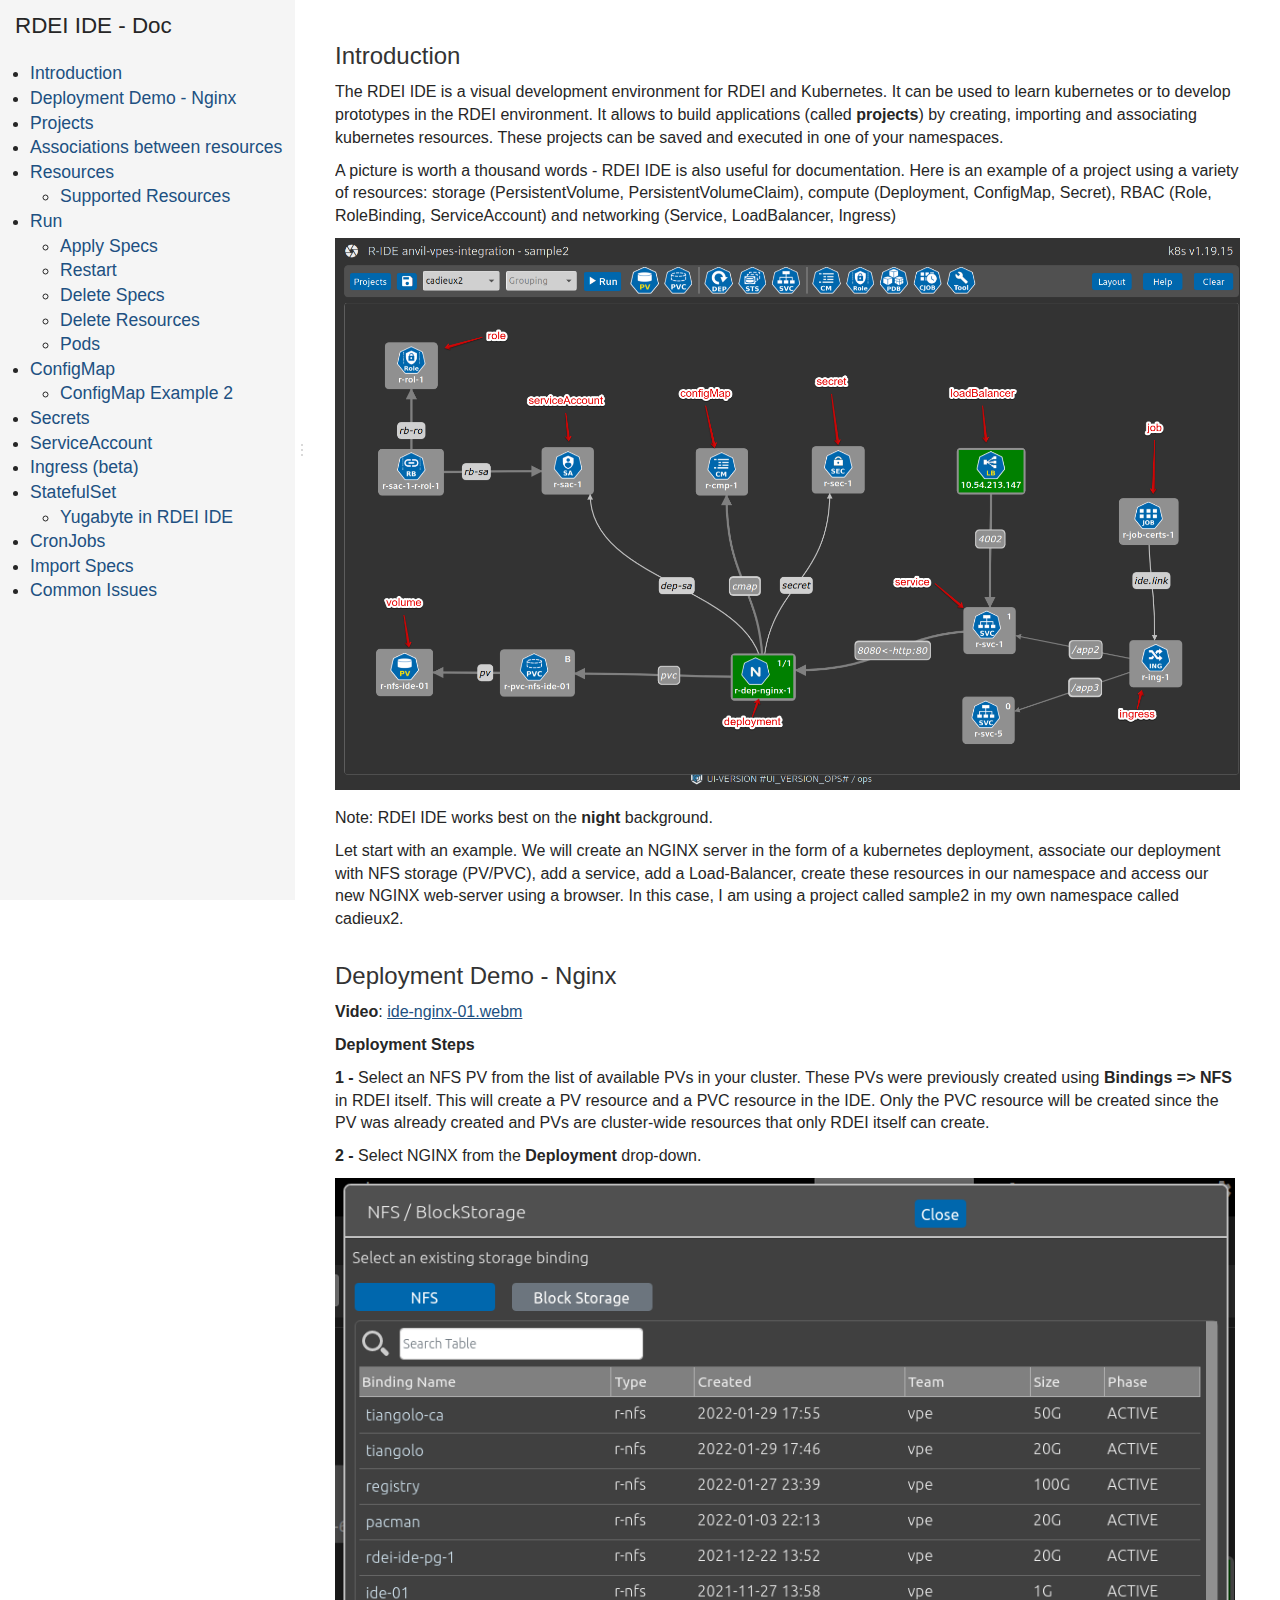
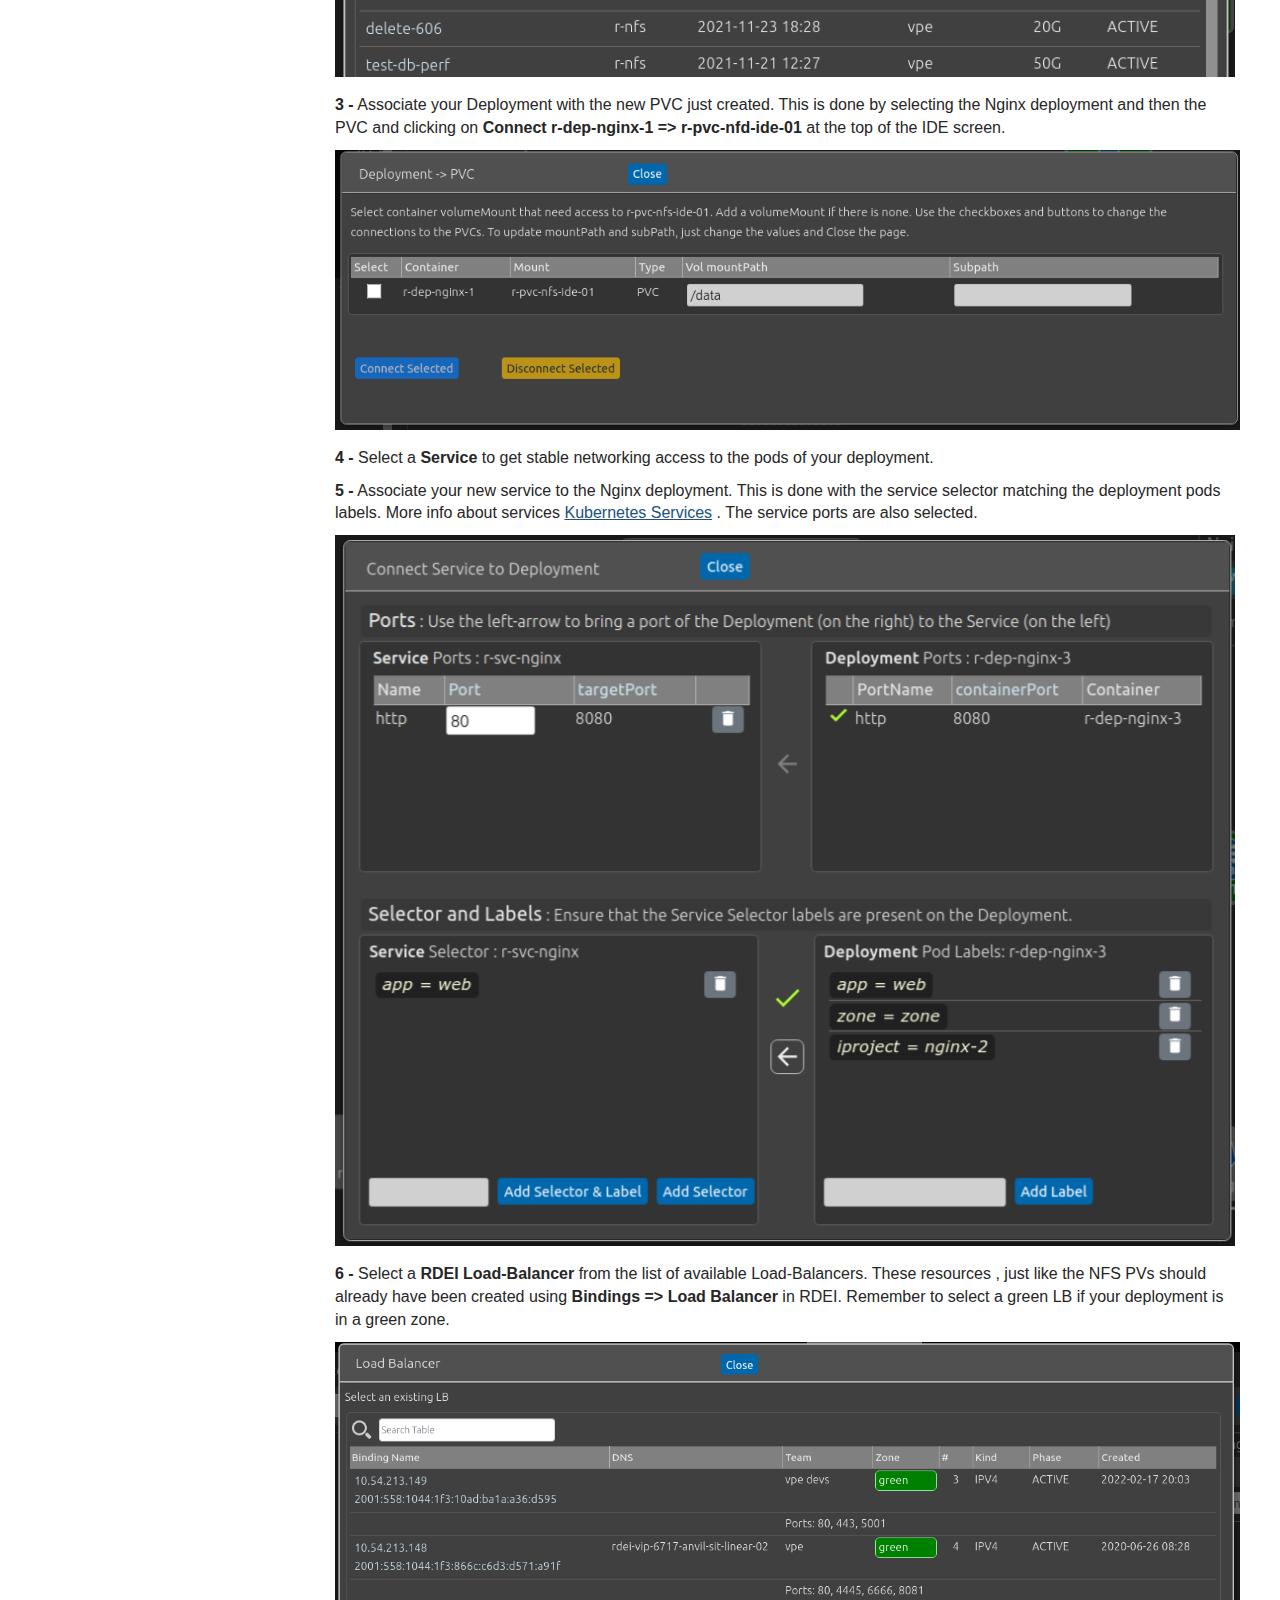
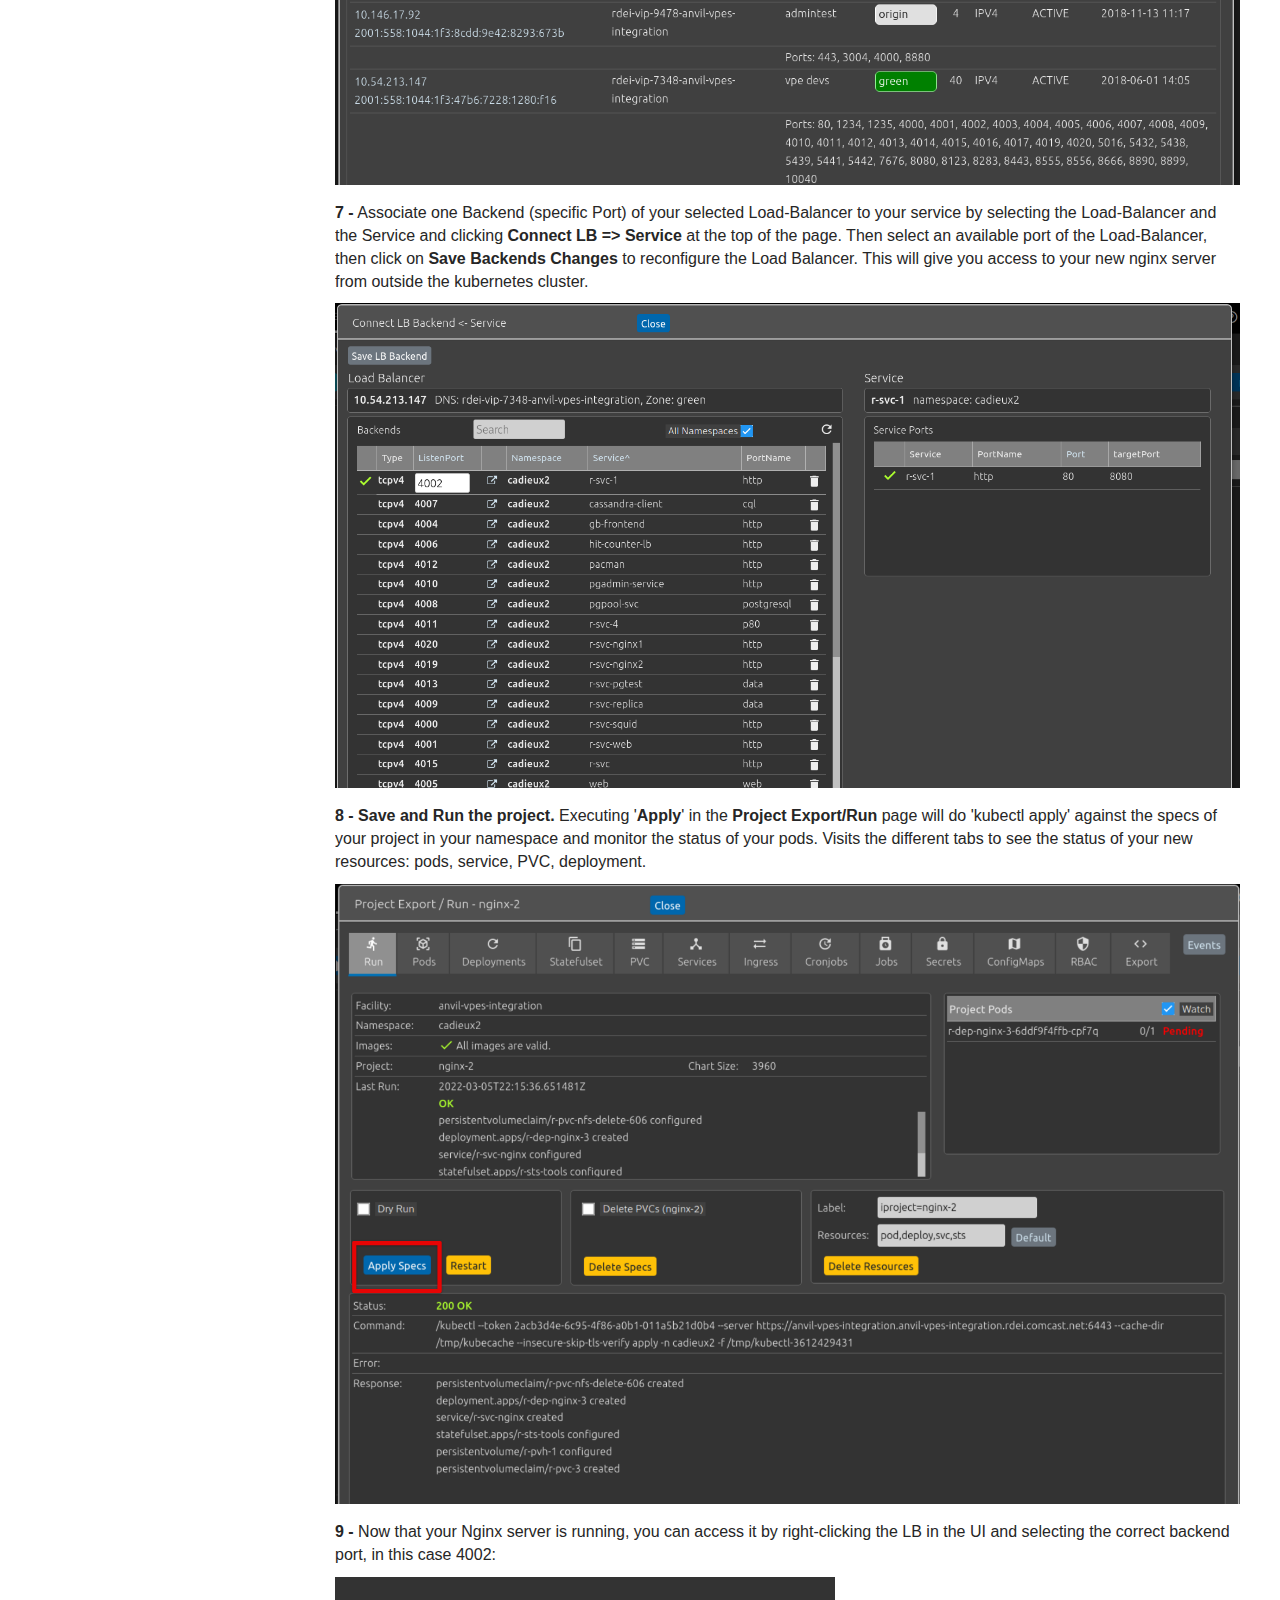
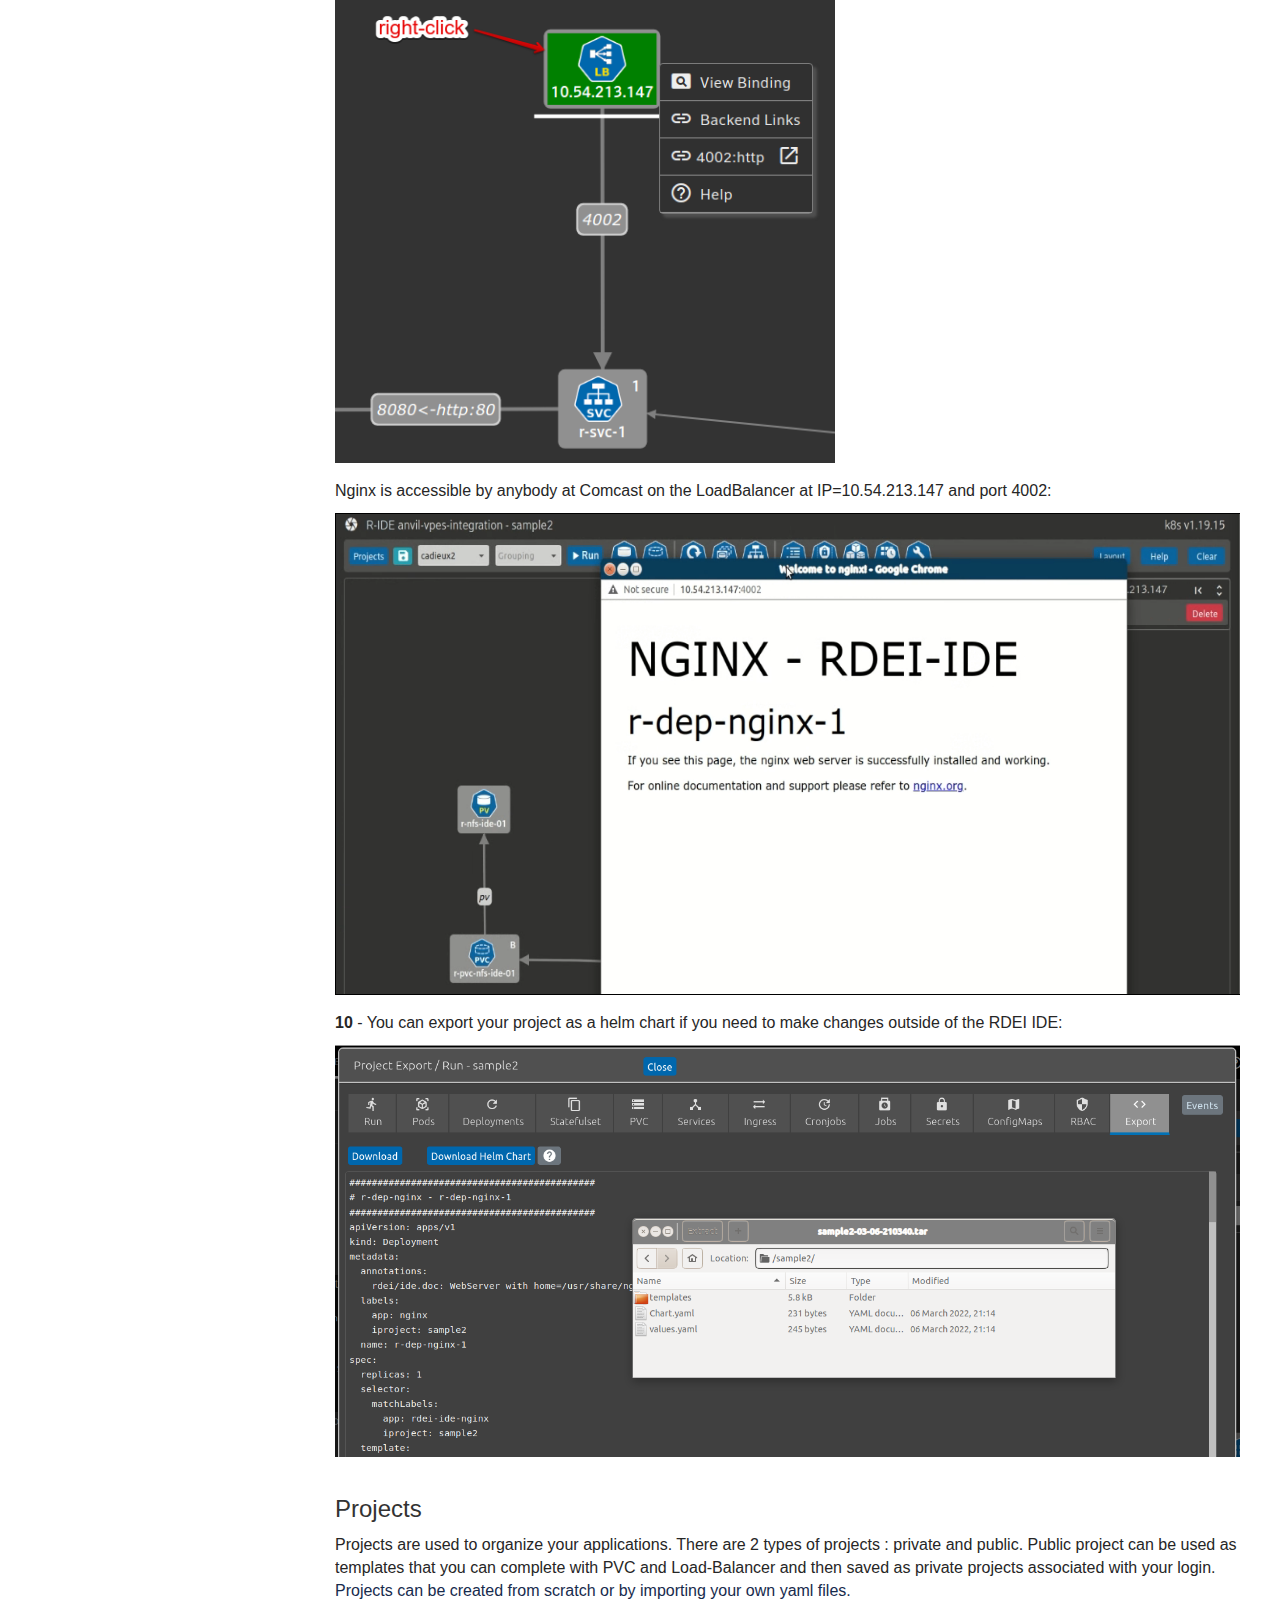
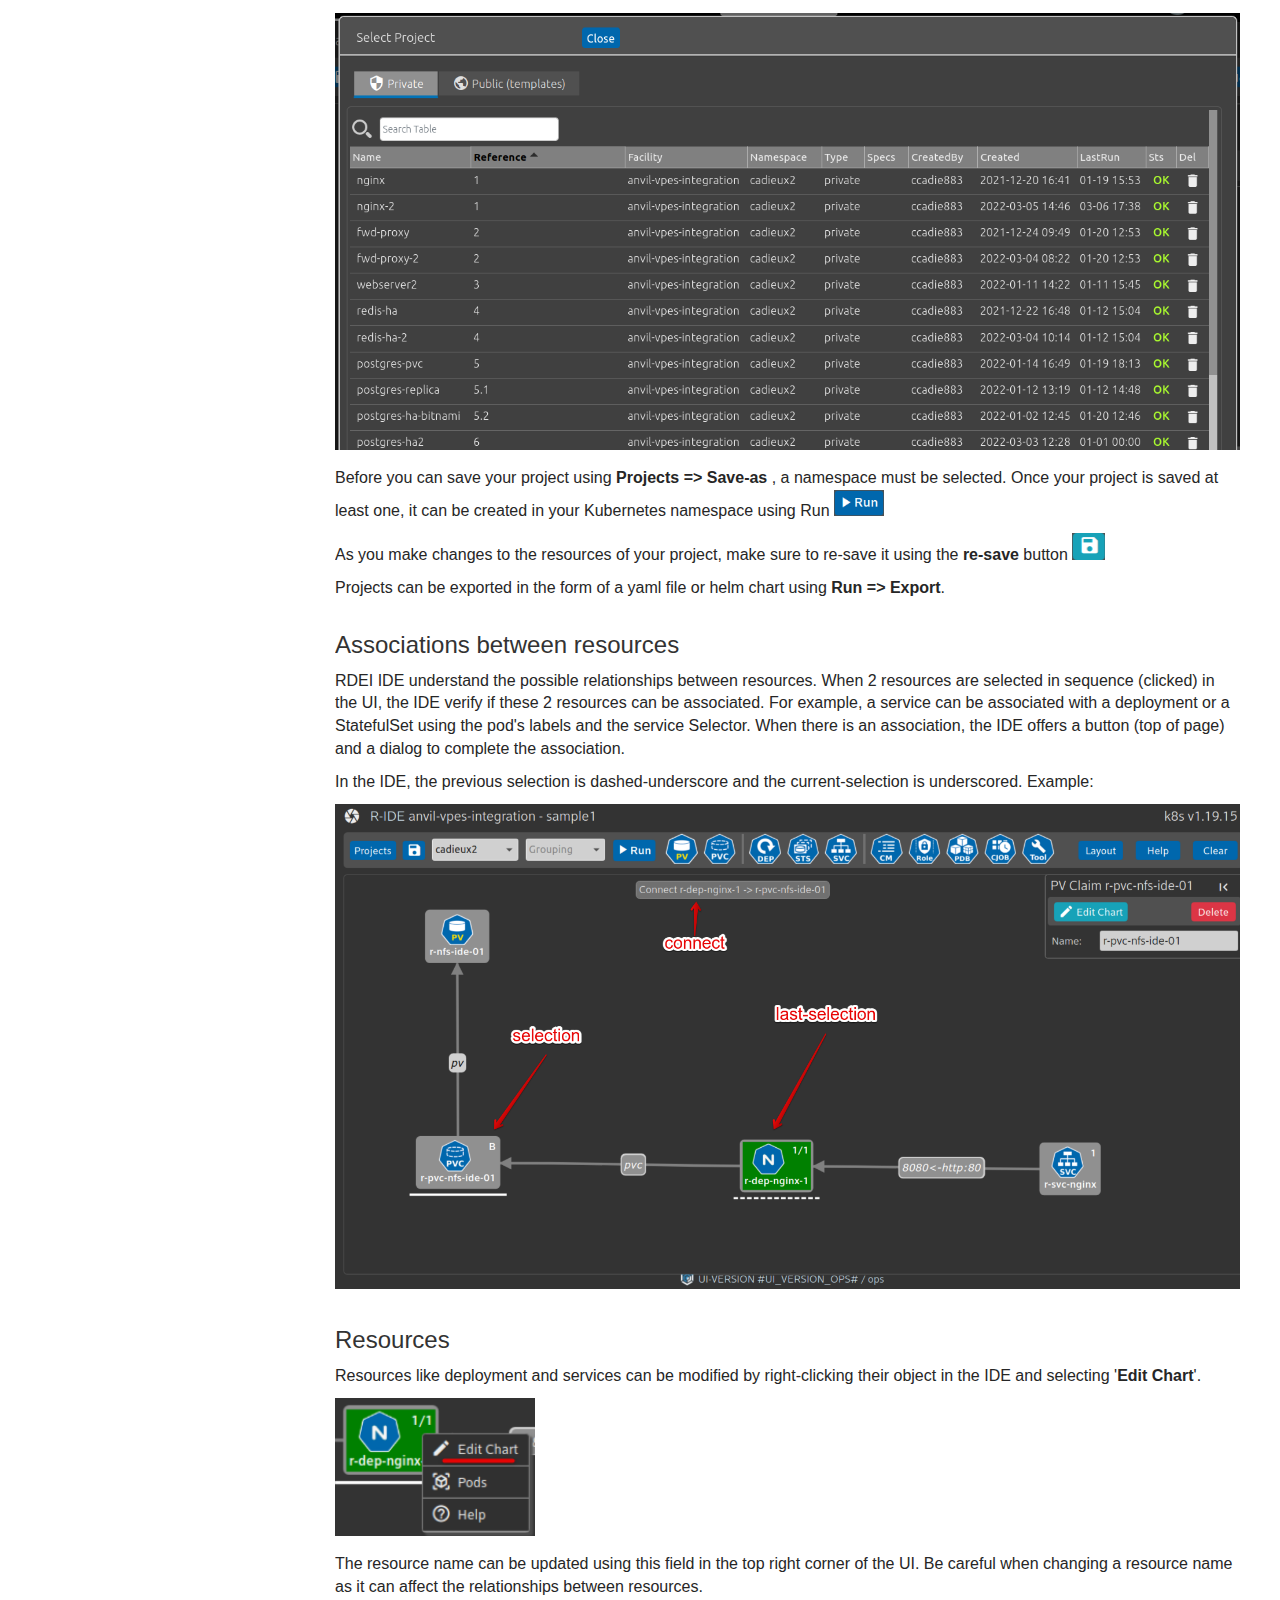
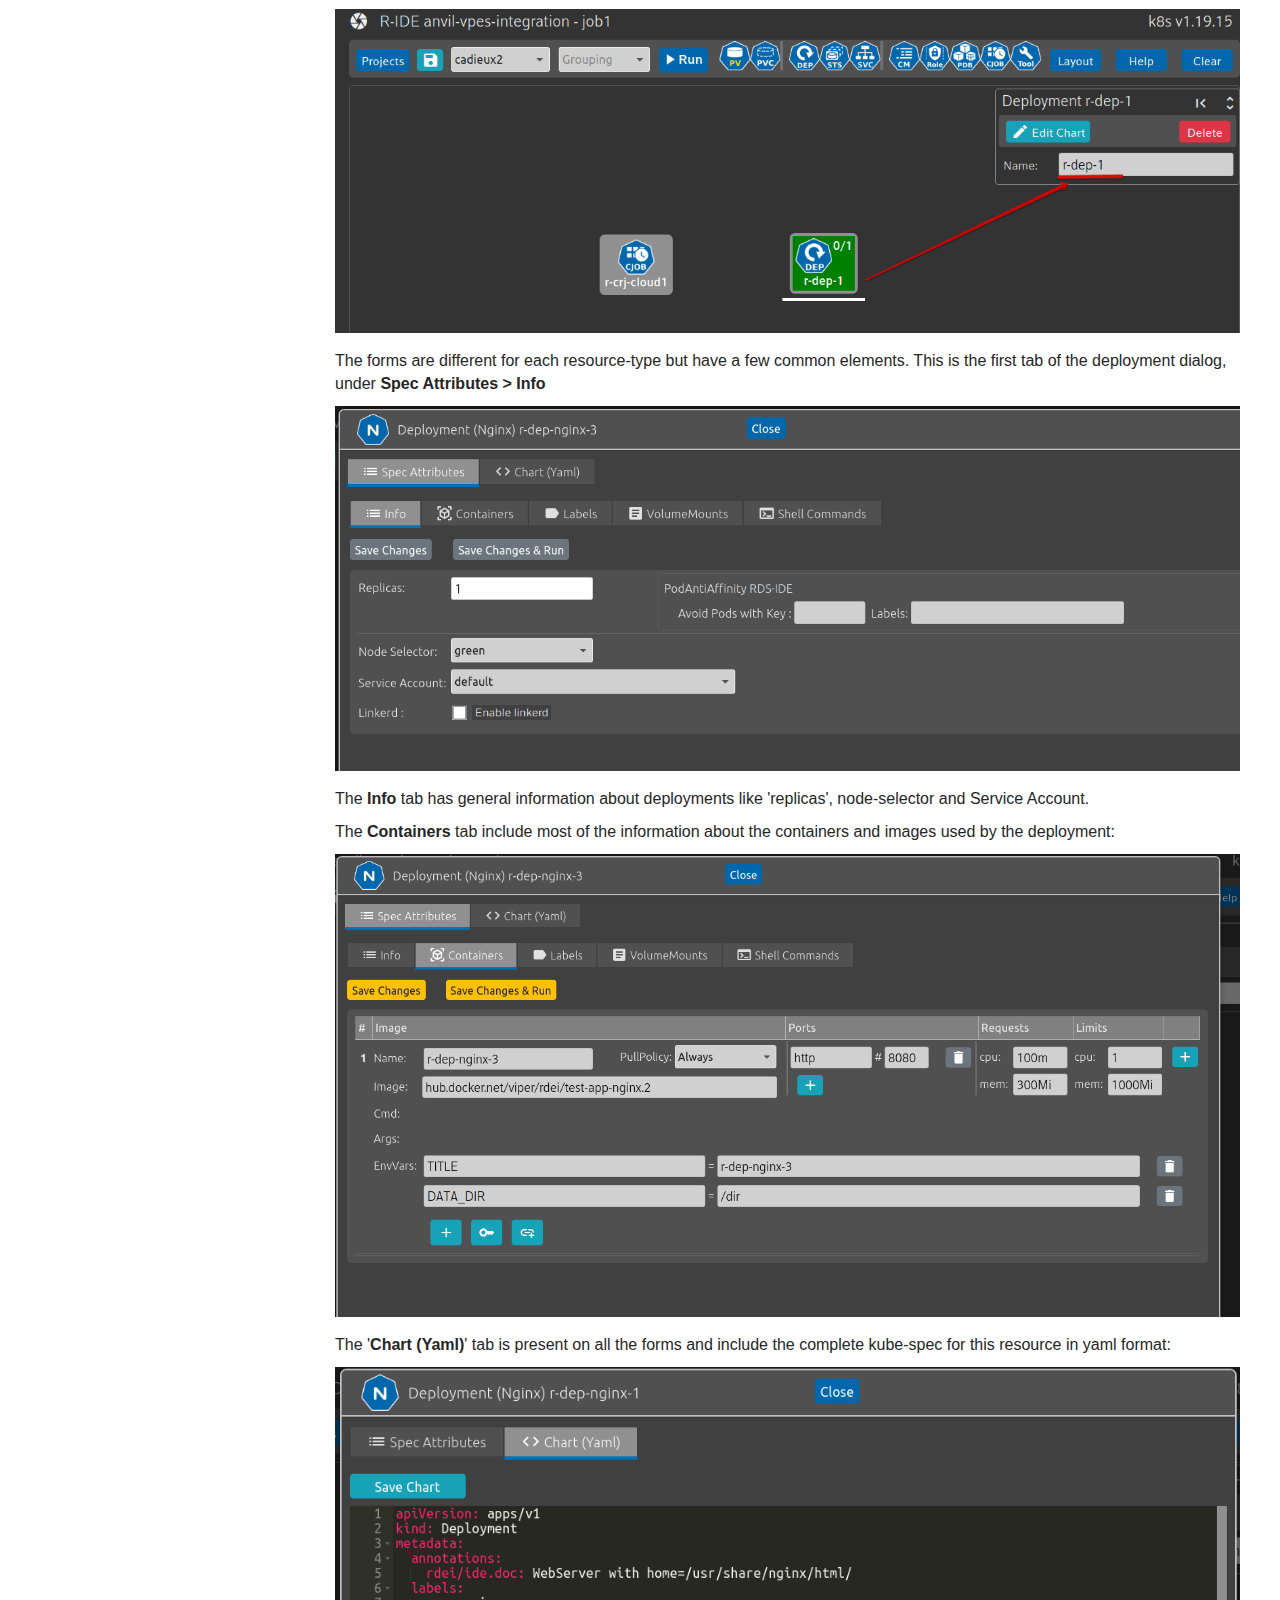
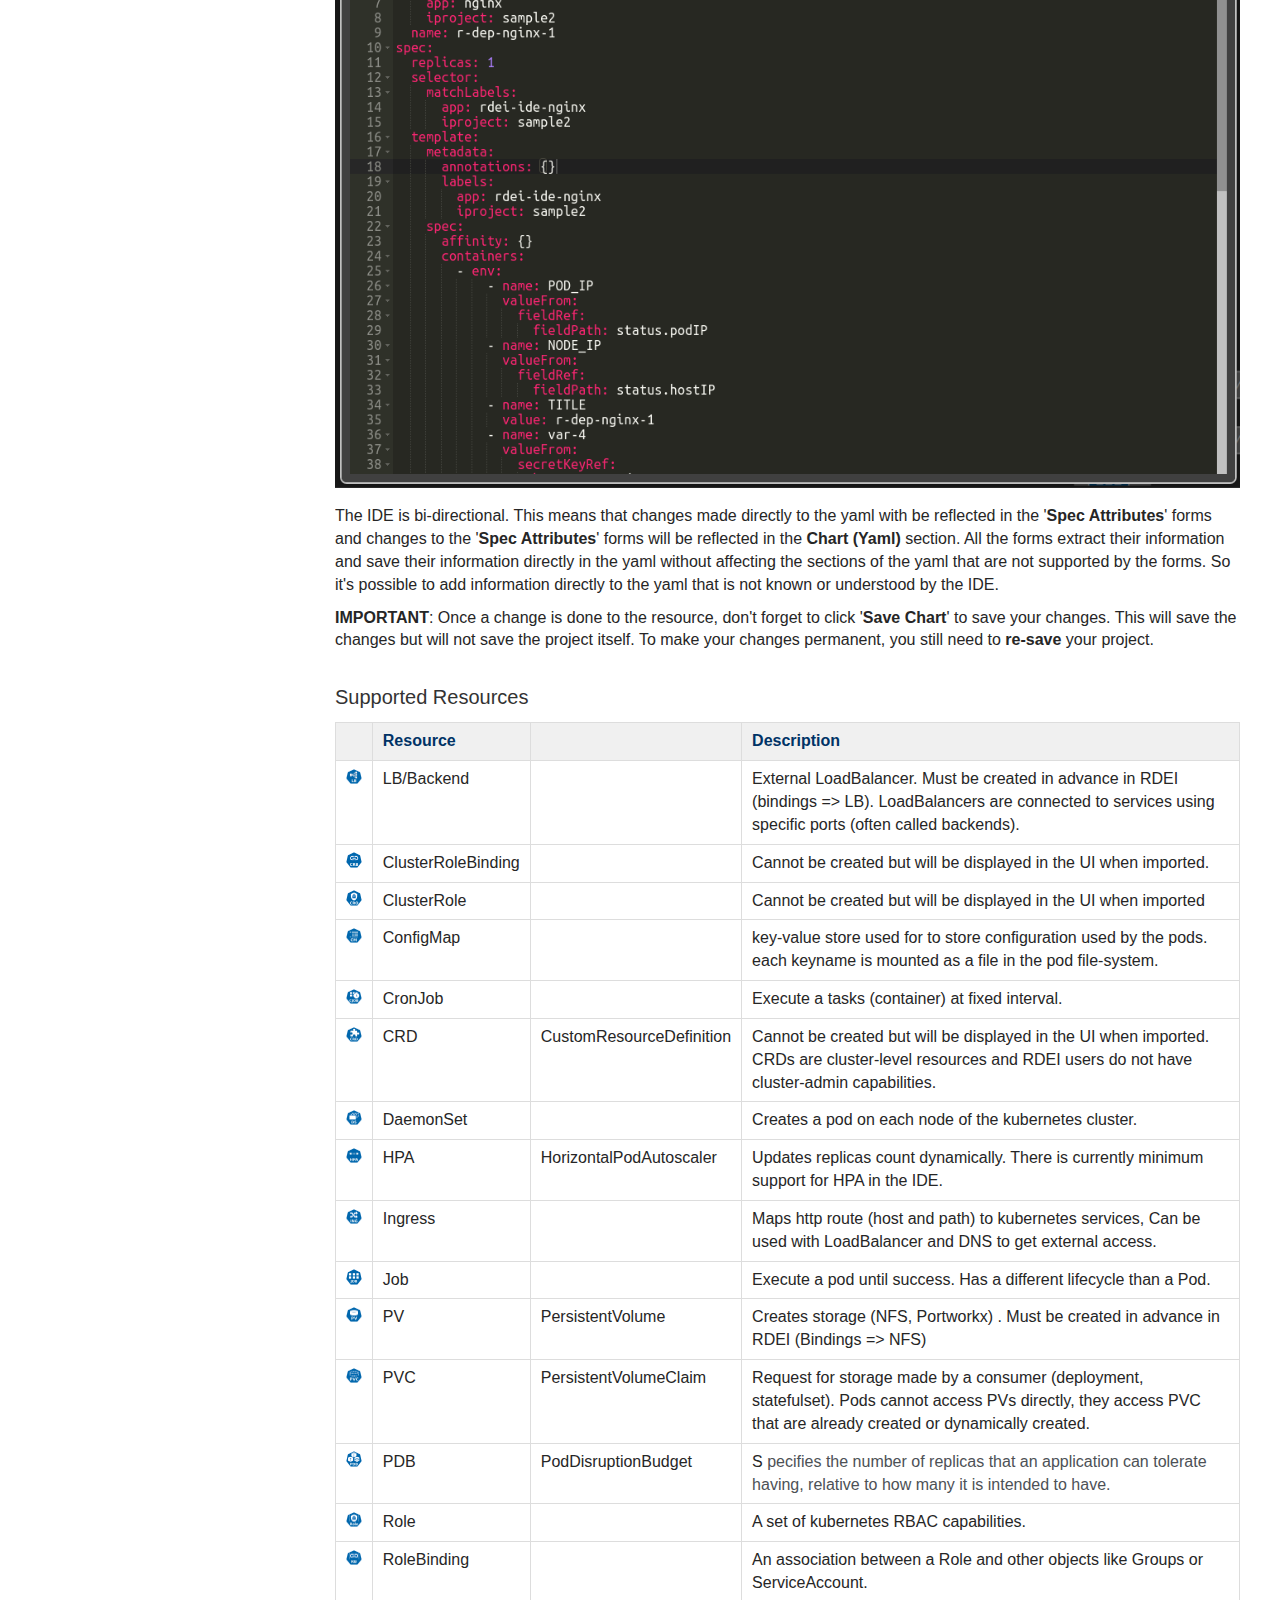
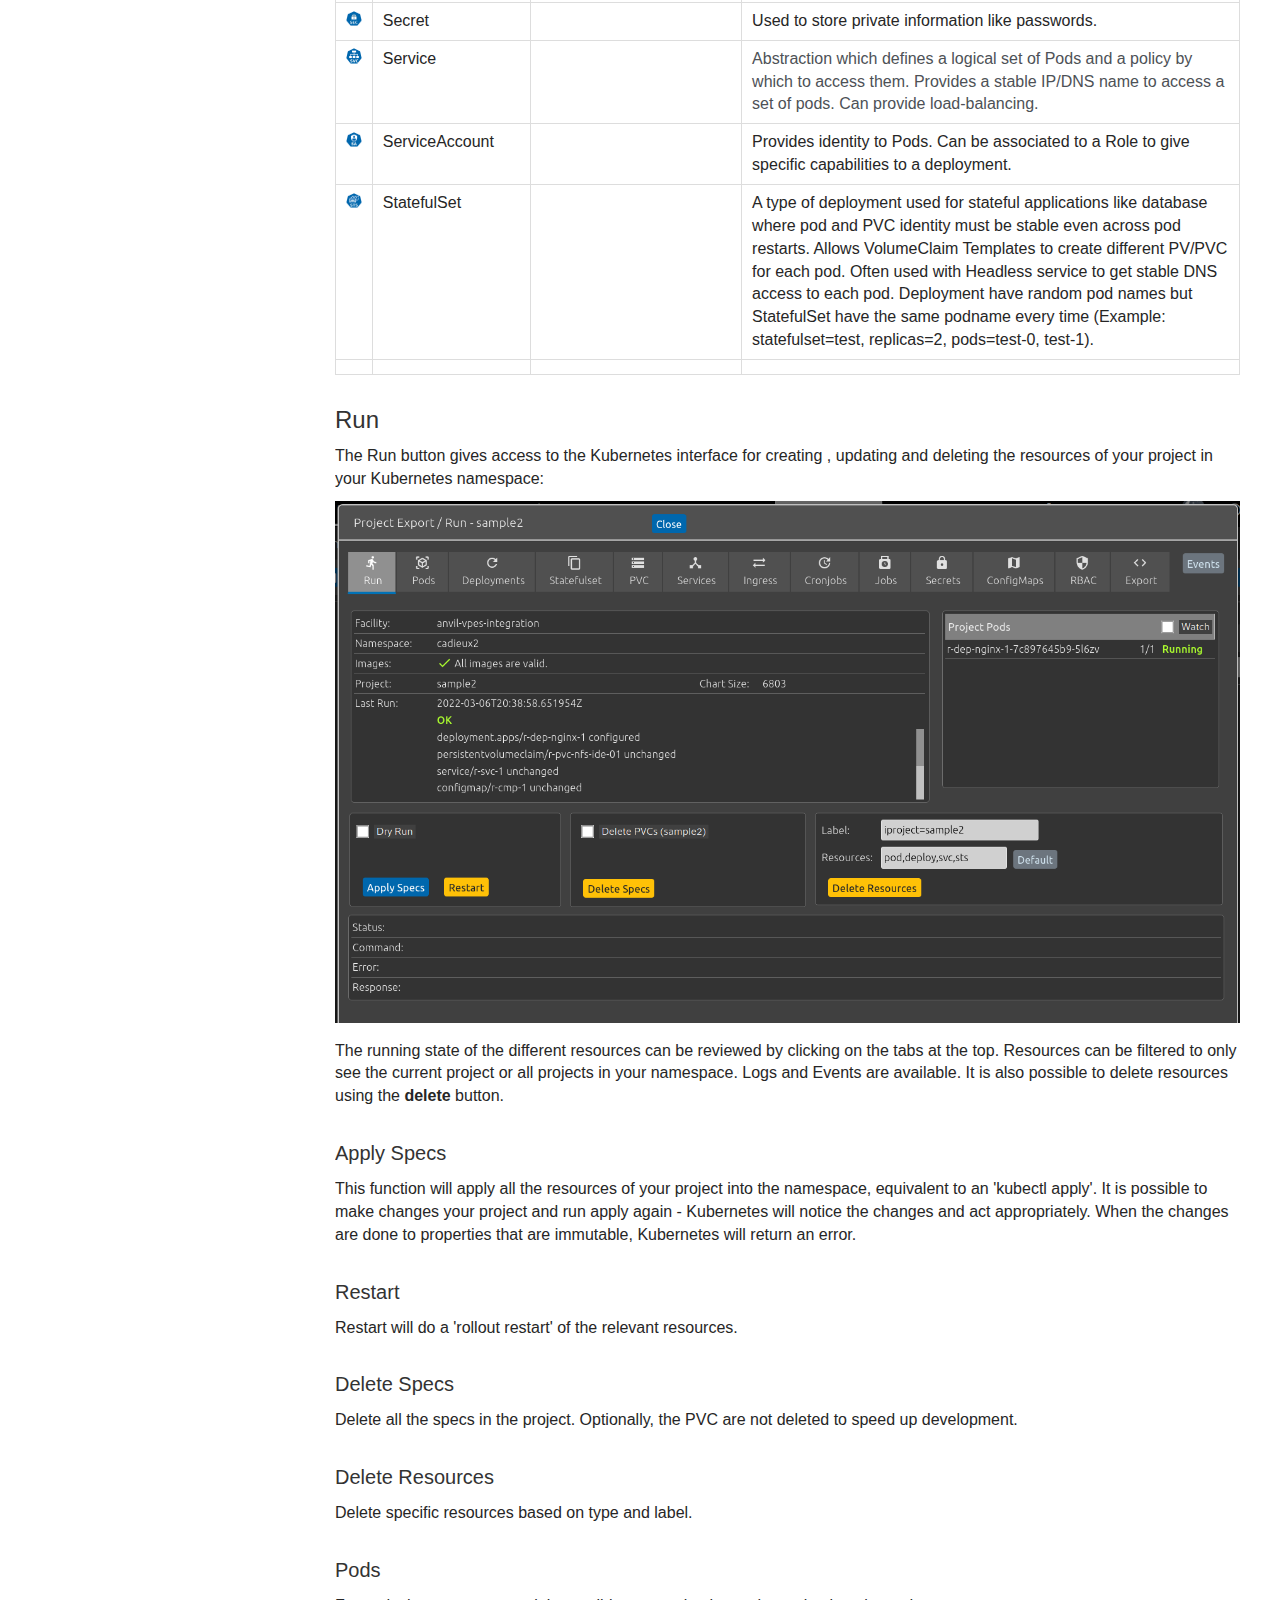
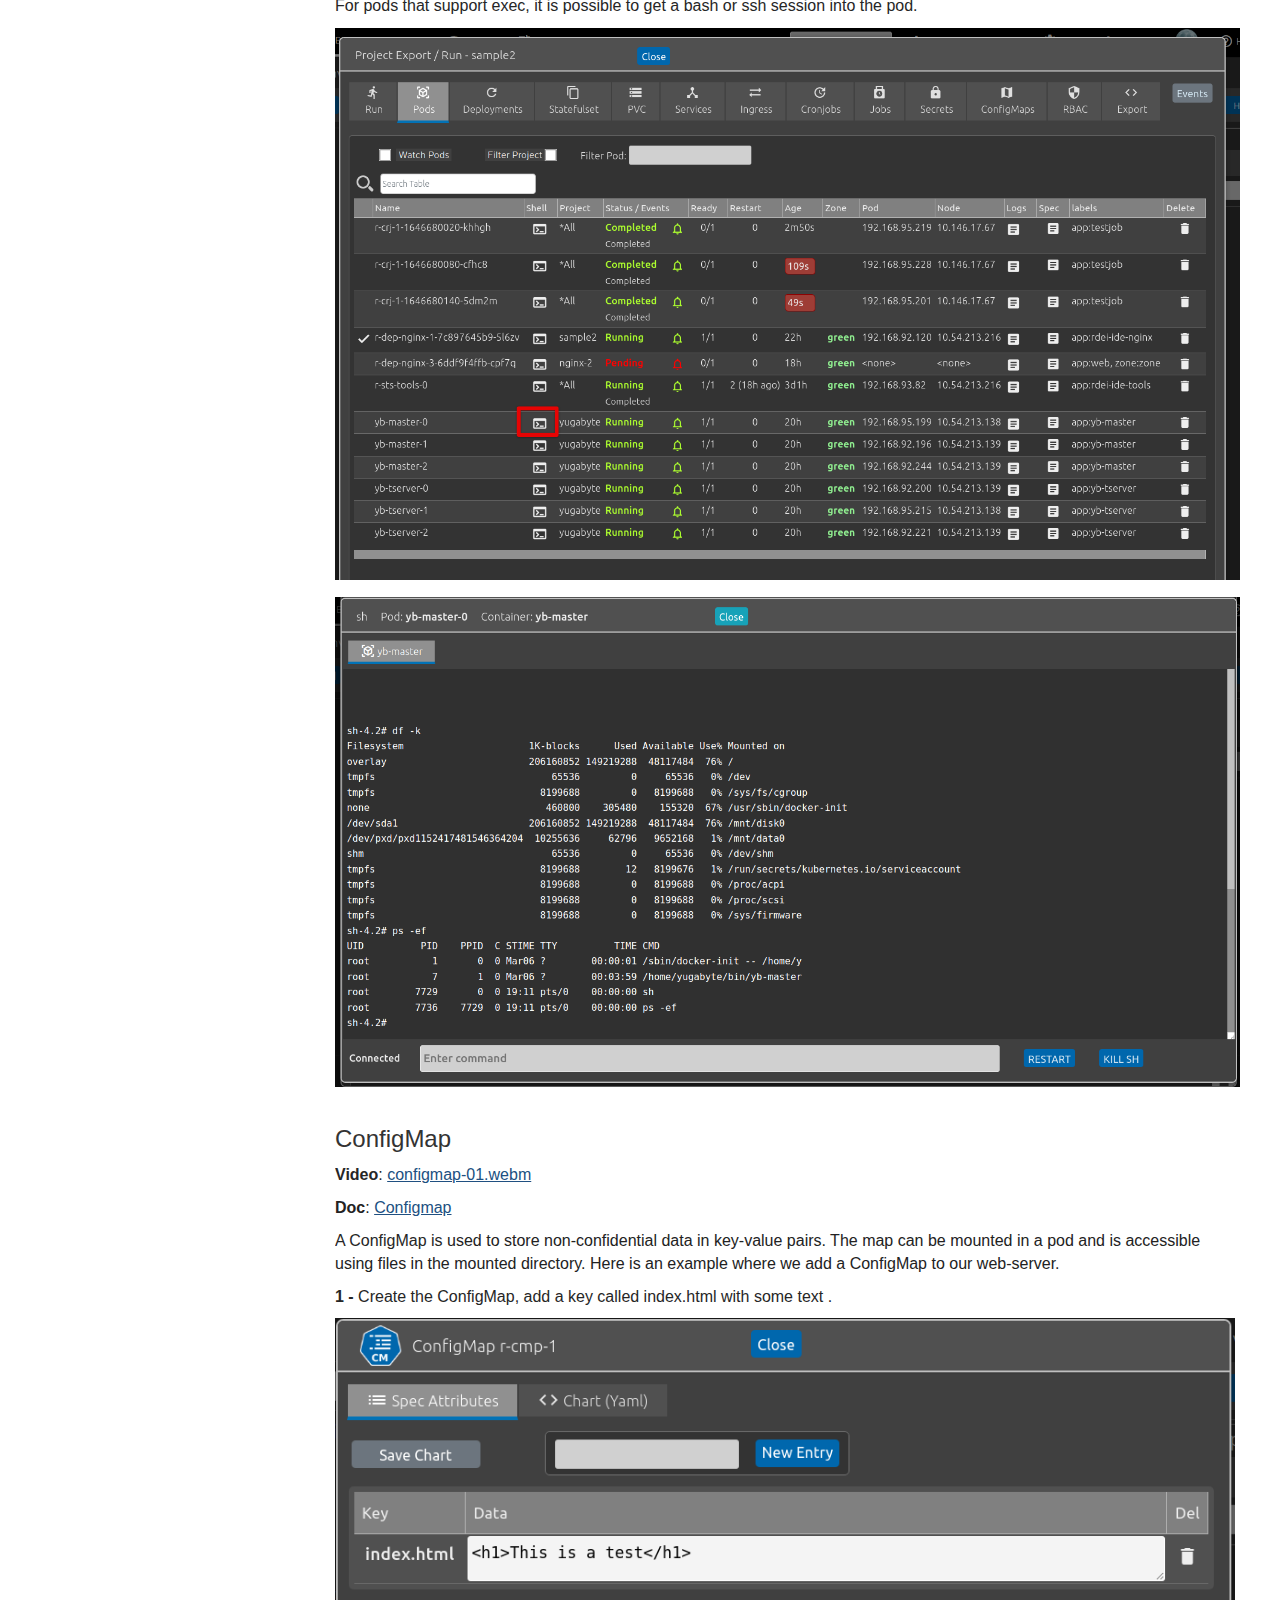
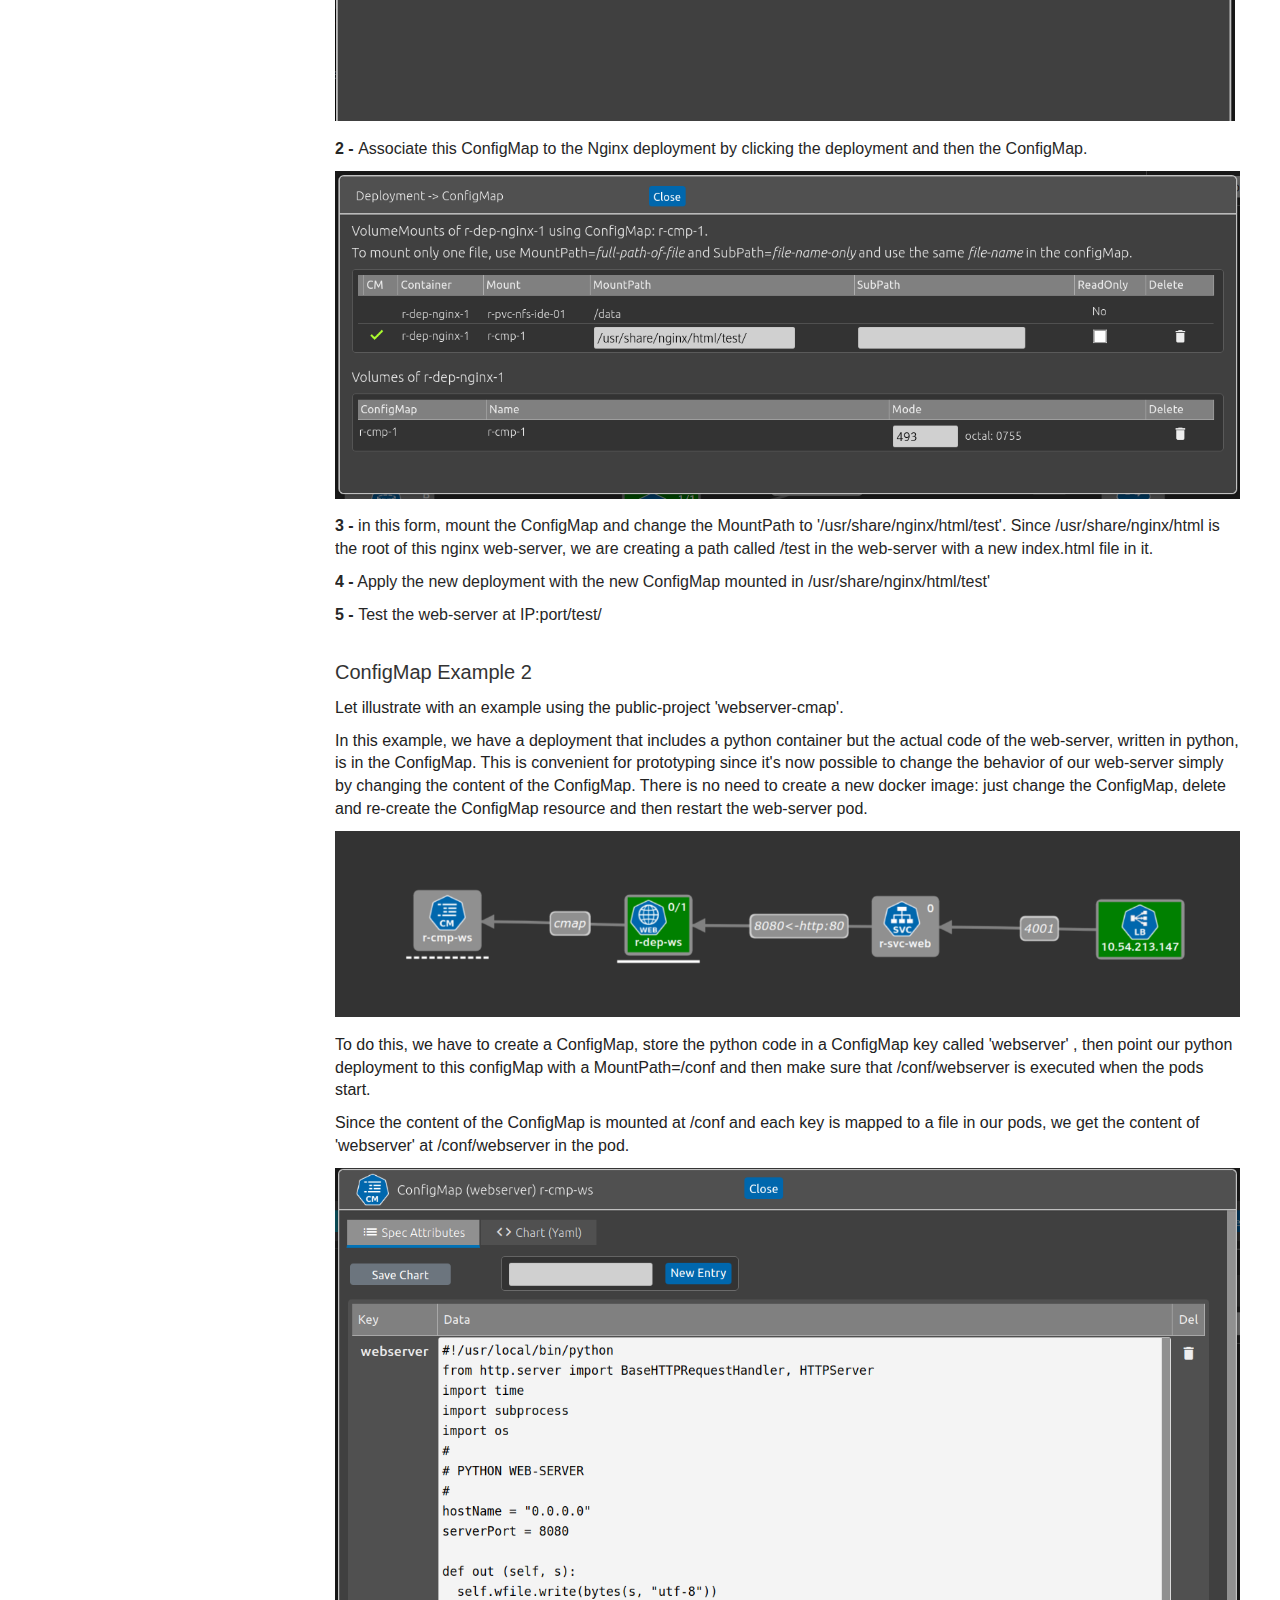
==== ide-doc/RDEI_IDE.html @ dabf9369 "doc" ====
<!DOCTYPE html>
<html>
<head>
    <meta charset="utf-8">
    <meta http-equiv="X-UA-Compatible" content="IE=edge">
    <title>RDEI IDE </title>

    
    <link rel="stylesheet" href="assets/css/expand-macro.css">

            <meta name="scroll-content-language-key" content="">
    
    <meta name="description" content="">
<meta name="viewport" content="width=device-width, initial-scale=1.0, minimum-scale=1.0, maximum-scale=2.0, user-scalable=yes">

<script type="text/javascript" src="assets/js/jquery.min.js"></script>
<script type="text/javascript" src="assets/js/jquery.scrollTo.min.js"></script>


<script type="text/javascript" src="assets/js/translate.js"></script>


<script type="text/javascript" src="assets/js/scroll-tree.js"></script>

<script type="text/javascript" src="assets/js/theme.main.js"></script>

    <script type="text/javascript" src="assets/js/iframeResizer.min.js"></script>

<link rel="stylesheet" href="assets/css/content-style.css">

<link rel="stylesheet" href="assets/css/theme.main.css">
<link rel="stylesheet" href="assets/css/theme.colors.css">

    </head>

<body pageid="953581669">

<div id="ht-loader">
    <noscript>
        <p style="width: 100%; text-align:center; position: absolute; margin-top: 200px;">This content cannot be displayed without JavaScript.<br>Please enable JavaScript and reload the page.</p>
    </noscript>
</div>

<div>
   	<header id="ht-headerbar-null">
    <div class="ht-headerbar-left">
        <a href="" id="ht-menu-toggle" class="sp-aui-icon-small sp-aui-iconfont-appswitcher"></a>
    </div>
    <div class="ht-headerbar-right">
    </header>   	
<aside id="ht-sidebar">

<div style="font-size:1.4em;margin:10px 0px 10px 15px">RDEI IDE - Doc</div>

<ul style="margin:20px 0px 0px 40px;font-size:1.1em" class="toc-indentation "><li class=" "><p   
><a   href="#src-953581669_RDEIIDE-Intro">Introduction</a></p>
</li><li class=" "><p   
><a   href="#src-953581669_RDEIIDE-DeploymentDemo-Nginx">Deployment Demo - Nginx</a></p>
</li><li class=" "><p   
><a   href="#src-953581669_RDEIIDE-Projects">Projects</a></p>
</li><li class=" "><p   
><a   href="#src-953581669_RDEIIDE-Associationsbetweenresources">Associations between resources</a></p>
</li><li class=" "><p   
><a   href="#src-953581669_RDEIIDE-Resources">Resources</a></p>
<ul class="toc-indentation "><li class=" "><p   
><a   href="#src-953581669_RDEIIDE-SupportedResources">Supported Resources</a></p>
</li></ul></li><li class=" "><p   
><a   href="#src-953581669_RDEIIDE-Run">Run</a></p>
<ul class="toc-indentation "><li class=" "><p   
><a   href="#src-953581669_RDEIIDE-ApplySpecs">Apply Specs</a></p>
</li><li class=" "><p   
><a   href="#src-953581669_RDEIIDE-Restart">Restart</a></p>
</li><li class=" "><p   
><a   href="#src-953581669_RDEIIDE-DeleteSpecs">Delete Specs</a></p>
</li><li class=" "><p   
><a   href="#src-953581669_RDEIIDE-DeleteResources">Delete Resources</a></p>
</li><li class=" "><p   
><a   href="#src-953581669_RDEIIDE-Pods">Pods</a></p>
</li></ul></li><li class=" "><p   
><a   href="#src-953581669_RDEIIDE-ConfigMap">ConfigMap</a></p>
<ul class="toc-indentation "><li class=" "><p   
><a   href="#src-953581669_RDEIIDE-ConfigMapExample2">ConfigMap Example 2</a></p>
</li></ul></li><li class=" "><p   
><a   href="#src-953581669_RDEIIDE-Secrets">Secrets</a></p>
</li><li class=" "><p   
><a   href="#src-953581669_RDEIIDE-ServiceAccount">ServiceAccount</a></p>
</li><li class=" "><p   
><a   href="#src-953581669_safe-id-UkRFSUlERS1JbmdyZXNzKGJldGEp">Ingress (beta)</a></p>
</li><li class=" "><p   
><a   href="#src-953581669_RDEIIDE-StatefulSet">StatefulSet</a></p>
<ul class="toc-indentation "><li class=" "><p   
><a   href="#src-953581669_RDEIIDE-YugabyteinRDEIIDE">Yugabyte in RDEI IDE</a></p>
</li></ul></li><li class=" "><p   
><a   href="#src-953581669_RDEIIDE-CronJobs">CronJobs</a></p>
</li><li class=" "><p   
><a   href="#src-953581669_RDEIIDE-ImportSpecs">Import Specs</a></p>
</li><li class=" "><p   
><a   href="#src-953581669_RDEIIDE-CommonIssues">Common Issues</a></p>
</li></ul>

</aside></div>

<div id="ht-wrap-container">

            
    <div id="ht-sidebar-dragbar">
    <div class="ht-sidebar-drag-handle">
        <span class="drag-handle-1"></span>
        <span class="drag-handle-2"></span>
        <span class="drag-handle-3"></span>
    </div>
</div>

<article id="ht-content" class="ht-content" style="padding-top:10px!important">

    <div id="main-content" class="wiki-content sp-grid-section" data-index-for-search="true">

    <div class="section section-1" id="src-953581669_RDEIIDE-Intro">
        <div style="height:1px"></div>
        <h1 class="heading "><span>Introduction</span></h1>
<p   
>The RDEI IDE is a visual development environment for RDEI and Kubernetes. It can be used to learn kubernetes or to develop prototypes in the RDEI environment. It allows to build applications (called <strong class=" ">projects</strong>) by creating, importing and associating kubernetes resources. These projects can be saved and executed in one of your namespaces.</p>
<p   
>A picture is worth a thousand words - RDEI IDE is also useful for documentation. Here is an example of a project using a variety of resources:
storage (PersistentVolume, PersistentVolumeClaim), compute (Deployment, ConfigMap, Secret), RBAC (Role, RoleBinding, ServiceAccount) and networking (Service, LoadBalancer, Ingress)
</p>
<p   
><img  class="confluence-embedded-image"  src="images/download/attachments/953581669/welcome2.png" alt="images/download/attachments/953581669/welcome2.png"  style="width:1200px" />
    </p>
<p   
>Note: RDEI IDE works best on the <strong class=" ">night</strong> background.</p>
<p   
></p>
<p   
>Let start with an example. We will create an NGINX server in the form of a kubernetes deployment, associate our deployment with NFS storage (PV/PVC), add a service, add a Load-Balancer, create these resources in our namespace and access our new NGINX web-server using a browser. In this case, I am using a project called sample2 in my own namespace called cadieux2.</p>
    </div>
    <div class="section section-1" id="src-953581669_RDEIIDE-DeploymentDemo-Nginx">
        <h1 class="heading "><span>Deployment Demo - Nginx</span></h1>
<p   
><strong class=" ">Video</strong>: <a target=video  href="attachments/976800633/1/ide-nginx-01.webm">ide-nginx-01.webm</a></p>
<p   
><strong class=" ">Deployment Steps</strong></p>


<p><strong class=" ">1 -</strong> Select an NFS PV from the list of available PVs in your cluster. These PVs were previously created using <strong class=" ">Bindings =&gt; NFS</strong> in RDEI itself. This will create a PV resource and a PVC resource in the IDE. Only the PVC resource will be created since the PV was already created and PVs are cluster-wide resources that only RDEI itself can create.</p>

<p> <strong class=" ">2 -</strong> Select NGINX from the <strong class=" ">Deployment</strong> drop-down.</p>

<p>
<img  class="confluence-embedded-image"  src="images/download/attachments/953581669/lb-select3.png" alt="images/download/attachments/953581669/lb-select3.png" width="900"  />
    </p>
<p   
></p>
<p   
><strong class=" ">3 -</strong> Associate your Deployment with the new PVC just created. This is done by selecting the Nginx deployment and then the PVC and clicking on <strong class=" ">Connect r-dep-nginx-1 =&gt; r-pvc-nfd-ide-01</strong> at the top of the IDE screen.</p>
<p   
><img  class="confluence-embedded-image"  src="images/download/attachments/953581669/nfs-assoc.png" alt="images/download/attachments/953581669/nfs-assoc.png" width="1000"  />
    </p>
<p   
></p>
<p   
><strong class=" ">4 -</strong> Select a <strong class=" ">Service</strong> to get stable networking access to the pods of your deployment.</p>
<p   
><strong class=" ">5 -</strong> Associate your new service to the Nginx deployment. This is done with the service selector matching the deployment pods labels. More info about services <a  class="external-link" href="https://kubernetes.io/docs/concepts/services-networking/service/">Kubernetes Services</a> . The service ports are also selected.</p>
<p   
><img  class="confluence-embedded-image"  src="images/download/attachments/953581669/dialog-service.png" alt="images/download/attachments/953581669/dialog-service.png" width="900"  />
    </p>
<p   
></p>
<p   
><strong class=" ">6 -</strong> Select a <strong class=" ">RDEI Load-Balancer </strong>from the list of available Load-Balancers. These resources , just like the NFS PVs should already have been created using <strong class=" ">Bindings =&gt; Load Balancer</strong> in RDEI. Remember to select a green LB if your deployment is in a green zone.</p>
<p   
><img  class="confluence-embedded-image"  src="images/download/attachments/953581669/lb-be-select.png" alt="images/download/attachments/953581669/lb-be-select.png" width="1100"  />
    </p>
<p   
></p>
<p   
><strong class=" ">7 -</strong> Associate one Backend (specific Port) of your selected Load-Balancer to your service by selecting the Load-Balancer and the Service and clicking <strong class=" ">Connect LB =&gt; Service</strong> at the top of the page. Then select an available port of the Load-Balancer, then click on <strong class=" ">Save Backends Changes</strong> to reconfigure the Load Balancer. This will give you access to your new nginx server from outside the kubernetes cluster.</p>
<p   
><img  class="confluence-embedded-image"  src="images/download/attachments/953581669/lb-dialog-021.png" alt="images/download/attachments/953581669/lb-dialog-021.png" width="1100"  />
    </p>
<p   
></p>
<p   
><strong class=" ">8 - Save and Run the project. </strong>Executing '<strong class=" ">Apply</strong>' in the <strong class=" ">Project Export/Run</strong> page will do 'kubectl apply' against the specs of your project in your namespace and monitor the status of your pods. Visits the different tabs to see the status of your new resources: pods, service, PVC, deployment.</p>
<p   
><img  class="confluence-embedded-image"  src="images/download/attachments/953581669/exec-apply.png" alt="images/download/attachments/953581669/exec-apply.png" width="1200"  />
    </p>
<p   
></p>
<p   
><strong class=" ">9 -</strong> Now that your Nginx server is running, you can access it by right-clicking the LB in the UI and selecting the correct backend port, in this case 4002:</p>
<p   
><img  class="confluence-embedded-image"  src="images/download/attachments/953581669/lb-right-click.png" alt="images/download/attachments/953581669/lb-right-click.png" width="500"  />
    </p>
<p   
></p>
<p   
>Nginx is accessible by anybody at Comcast on the LoadBalancer at IP=10.54.213.147 and port 4002:</p>
<p   
><img  class="confluence-embedded-image confluence-content-image-border"  src="images/download/attachments/953581669/ws.png" alt="images/download/attachments/953581669/ws.png" width="1000" height="480" />
    </p>
<p   
></p>
<p   
><strong class=" ">10 </strong>- You can export your project as a helm chart if you need to make changes outside of the RDEI IDE:</p>
<p   
><img  class="confluence-embedded-image"  src="images/download/attachments/953581669/export.png" alt="images/download/attachments/953581669/export.png" width="1100"  />
    </p>
<p   
></p>
    </div>
    <div class="section section-1" id="src-953581669_RDEIIDE-Projects">
        <h1 class="heading "><span>Projects</span></h1>
<p   
>Projects are used to organize your applications. There are 2 types of projects : private and public. Public project can be used as templates that you can complete with PVC and Load-Balancer and then saved as private projects associated with your login.     <span style="color: #172b4d;">
Projects can be created from scratch or by importing your own yaml files.    </span>
</p>
<p   
>    <span style="color: #172b4d;">
<img  class="confluence-embedded-image"  src="images/download/attachments/953581669/project-dialog.png" alt="images/download/attachments/953581669/project-dialog.png" width="1000"  />
    </span>
</p>
<p   
></p>
<p   
>Before you can save your project using <strong class=" ">Projects =&gt; Save-as</strong> , a namespace must be selected. Once your project is saved at least one, it can be created in your Kubernetes namespace using Run <img  class="confluence-embedded-image confluence-thumbnail"  src="images/download/thumbnails/953581669/runbutton.png" alt="images/download/thumbnails/953581669/runbutton.png" width="50"  />
</p>
<p   
>As you make changes to the resources of your project, make sure to re-save it using the <strong class=" ">re-save</strong> button <img  class="confluence-embedded-image confluence-thumbnail"  src="images/download/thumbnails/953581669/re-save.png" alt="images/download/thumbnails/953581669/re-save.png"  height="27" />
</p>
<p   
>Projects can be exported in the form of a yaml file or helm chart using<strong class=" "> Run =&gt; Export</strong>.</p>
<p   
></p>
    </div>
    <div class="section section-1" id="src-953581669_RDEIIDE-Associationsbetweenresources">
        <h1 class="heading "><span>Associations between resources</span></h1>
<p   
>RDEI IDE understand the possible relationships between resources. When 2 resources are selected in sequence (clicked) in the UI, the IDE verify if these 2 resources can be associated. For example, a service can be associated with a deployment or a StatefulSet using the pod's labels and the service Selector. When there is an association, the IDE offers a button (top of page) and a dialog to complete the association.</p>
<p   
>In the IDE, the previous selection is dashed-underscore and the current-selection is underscored. Example:</p>
<p   
><img  class="confluence-embedded-image"  src="images/download/attachments/953581669/assoc-sample.png" alt="images/download/attachments/953581669/assoc-sample.png" width="1000"  />
    </p>
<p   
></p>
    </div>
    <div class="section section-1" id="src-953581669_RDEIIDE-Resources">
        <h1 class="heading "><span>Resources</span></h1>
<p   
>Resources like deployment and services can be modified by right-clicking their object in the IDE and selecting '<strong class=" ">Edit Chart</strong>'.</p>
<p   
><img  class="confluence-embedded-image confluence-thumbnail"  src="images/download/thumbnails/953581669/resource-right-click.png" alt="images/download/thumbnails/953581669/resource-right-click.png" width="200"  />
    </p>
<p   
>The resource name can be updated using this field in the top right corner of the UI. Be careful when changing a resource name as it can affect the relationships between resources.</p>
<p   
><img  class="confluence-embedded-image"  src="images/download/attachments/953581669/resource-name.png" alt="images/download/attachments/953581669/resource-name.png" width="1000"  />
    </p>
<p   
></p>
<p   
>The forms are different for each resource-type but have a few common elements. This is the first tab of the deployment dialog, under <strong class=" ">Spec Attributes &gt;</strong> <strong class=" ">Info</strong></p>
<p   
><img  class="confluence-embedded-image"  src="images/download/attachments/953581669/deploy-info.png" alt="images/download/attachments/953581669/deploy-info.png" width="1000"  />
    </p>
<p   
>The <strong class=" ">Info</strong> tab has general information about deployments like 'replicas', node-selector and Service Account.</p>
<p   
></p>
<p   
>The <strong class=" ">Containers</strong> tab include most of the information about the containers and images used by the deployment:</p>
<p   
><img  class="confluence-embedded-image"  src="images/download/attachments/953581669/resource-cont.png" alt="images/download/attachments/953581669/resource-cont.png" width="1100"  />
    </p>
<p   
></p>
<p   
>The '<strong class=" ">Chart (Yaml)</strong>' tab is present on all the forms and include the complete kube-spec for this resource in yaml format:</p>
<p   
><img  class="confluence-embedded-image"  src="images/download/attachments/953581669/deploy-chart.png" alt="images/download/attachments/953581669/deploy-chart.png" width="1000"  />
    </p>
<p   
></p>
<p   
>The IDE is bi-directional. This means that changes made directly to the yaml with be reflected in the '<strong class=" ">Spec Attributes</strong>' forms and changes to the '<strong class=" ">Spec Attributes</strong>' forms will be reflected in the <strong class=" ">Chart (Yaml)</strong> section. All the forms extract their information and save their information directly in the yaml without affecting the sections of the yaml that are not supported by the forms. So it's possible to add information directly to the yaml that is not known or understood by the IDE.</p>
<p   
><strong class=" ">IMPORTANT</strong>: Once a change is done to the resource, don't forget to click '<strong class=" ">Save Chart</strong>' to save your changes. This will save the changes but will not save the project itself. To make your changes permanent, you still need to <strong class=" ">re-save</strong> your project.</p>
    <div class="section section-2" id="src-953581669_RDEIIDE-SupportedResources">
        <h2 class="heading "><span>Supported Resources</span></h2>
    <div  class="tablewrap">
        <table class="wrapped confluenceTable">
                    <colgroup>
                                    <col />
                                    <col />
                                    <col />
                                    <col />
                            </colgroup>
        <thead class=" ">    <tr>
            <td  class="confluenceTh" rowspan="1" colspan="1">
    <p   
></p>
            </td>
                <td  class="confluenceTh" rowspan="1" colspan="1">
    <p   
>Resource</p>
            </td>
                <td  class="confluenceTh" rowspan="1" colspan="1">
    <p   
></p>
            </td>
                <td  class="confluenceTh" rowspan="1" colspan="1">
    <p   
>Description</p>
            </td>
        </tr>
</thead><tfoot class=" "></tfoot><tbody class=" ">    <tr>
            <td  class="confluenceTd" rowspan="1" colspan="1">
    <p   
><img  class="confluence-embedded-image confluence-thumbnail"  src="images/download/thumbnails/953581669/be-256.png" alt="images/download/thumbnails/953581669/be-256.png" width="60"  />
    </p>
            </td>
                <td  class="confluenceTd" rowspan="1" colspan="1">
    <p   
>LB/Backend</p>
            </td>
                <td  class="confluenceTd" rowspan="1" colspan="1">
    <p   
></p>
            </td>
                <td  class="confluenceTd" rowspan="1" colspan="1">
    <p   
>External LoadBalancer. Must be created in advance in RDEI (bindings =&gt; LB). LoadBalancers are connected to services using specific ports (often called backends).</p>
            </td>
        </tr>
    <tr>
            <td  class="confluenceTd" rowspan="1" colspan="1">
    <p   
><img  class="confluence-embedded-image confluence-thumbnail"  src="images/download/thumbnails/953581669/crb-256.png" alt="images/download/thumbnails/953581669/crb-256.png" width="60"  />
    </p>
            </td>
                <td  class="confluenceTd" rowspan="1" colspan="1">
    <p   
>ClusterRoleBinding</p>
            </td>
                <td  class="confluenceTd" rowspan="1" colspan="1">
    <p   
></p>
            </td>
                <td  class="confluenceTd" rowspan="1" colspan="1">
    <p   
>Cannot be created but will be displayed in the UI when imported.</p>
            </td>
        </tr>
    <tr>
            <td  class="confluenceTd" rowspan="1" colspan="1">
    <p   
><img  class="confluence-embedded-image confluence-thumbnail"  src="images/download/thumbnails/953581669/cro-256.png" alt="images/download/thumbnails/953581669/cro-256.png" width="60"  />
    </p>
            </td>
                <td  class="confluenceTd" rowspan="1" colspan="1">
    <p   
>ClusterRole</p>
            </td>
                <td  class="confluenceTd" rowspan="1" colspan="1">
    <p   
></p>
            </td>
                <td  class="confluenceTd" rowspan="1" colspan="1">
    <p   
>Cannot be created but will be displayed in the UI when imported</p>
            </td>
        </tr>
    <tr>
            <td  class="confluenceTd" rowspan="1" colspan="1">
    <p   
><img  class="confluence-embedded-image confluence-thumbnail"  src="images/download/thumbnails/953581669/cm-256.png" alt="images/download/thumbnails/953581669/cm-256.png" width="60"  />
    </p>
            </td>
                <td  class="confluenceTd" rowspan="1" colspan="1">
    <p   
>ConfigMap</p>
            </td>
                <td  class="confluenceTd" rowspan="1" colspan="1">
    <p   
></p>
            </td>
                <td  class="confluenceTd" rowspan="1" colspan="1">
    <p   
>key-value store used for to store configuration used by the pods. each keyname is mounted as a file in the pod file-system.</p>
            </td>
        </tr>
    <tr>
            <td  class="confluenceTd" rowspan="1" colspan="1">
    <p   
><img  class="confluence-embedded-image confluence-thumbnail"  src="images/download/thumbnails/953581669/cj-256.png" alt="images/download/thumbnails/953581669/cj-256.png" width="60"  />
    </p>
            </td>
                <td  class="confluenceTd" rowspan="1" colspan="1">
    <p   
>CronJob</p>
            </td>
                <td  class="confluenceTd" rowspan="1" colspan="1">
    <p   
></p>
            </td>
                <td  class="confluenceTd" rowspan="1" colspan="1">
    <p   
>Execute a tasks (container) at fixed interval.</p>
            </td>
        </tr>
    <tr>
            <td  class="confluenceTd" rowspan="1" colspan="1">
    <p   
><img  class="confluence-embedded-image confluence-thumbnail"  src="images/download/thumbnails/953581669/crd-256.png" alt="images/download/thumbnails/953581669/crd-256.png" width="60"  />
    </p>
            </td>
                <td  class="confluenceTd" rowspan="1" colspan="1">
    <p   
>CRD</p>
            </td>
                <td  class="confluenceTd" rowspan="1" colspan="1">
    <p   
>CustomResourceDefinition</p>
            </td>
                <td  class="confluenceTd" rowspan="1" colspan="1">
    <p   
>Cannot be created but will be displayed in the UI when imported. CRDs are cluster-level resources and RDEI users do not have cluster-admin capabilities.</p>
            </td>
        </tr>
    <tr>
            <td  class="confluenceTd" rowspan="1" colspan="1">
    <p   
><img  class="confluence-embedded-image confluence-thumbnail"  src="images/download/thumbnails/953581669/daemonset-256.png" alt="images/download/thumbnails/953581669/daemonset-256.png" width="60"  />
    </p>
            </td>
                <td  class="confluenceTd" rowspan="1" colspan="1">
    <p   
>DaemonSet</p>
            </td>
                <td  class="confluenceTd" rowspan="1" colspan="1">
    <p   
></p>
            </td>
                <td  class="confluenceTd" rowspan="1" colspan="1">
    <p   
>Creates a pod on each node of the kubernetes cluster.</p>
            </td>
        </tr>
    <tr>
            <td  class="confluenceTd" rowspan="1" colspan="1">
    <p   
><img  class="confluence-embedded-image confluence-thumbnail"  src="images/download/thumbnails/953581669/hpa.png" alt="images/download/thumbnails/953581669/hpa.png" width="60"  />
    </p>
            </td>
                <td  class="confluenceTd" rowspan="1" colspan="1">
    <p   
>HPA</p>
            </td>
                <td  class="confluenceTd" rowspan="1" colspan="1">
    <p   
>HorizontalPodAutoscaler</p>
            </td>
                <td  class="confluenceTd" rowspan="1" colspan="1">
    <p   
>Updates replicas count dynamically. There is currently minimum support for HPA in the IDE.</p>
            </td>
        </tr>
    <tr>
            <td  class="confluenceTd" rowspan="1" colspan="1">
    <p   
><img  class="confluence-embedded-image confluence-thumbnail"  src="images/download/thumbnails/953581669/ingress-256.png" alt="images/download/thumbnails/953581669/ingress-256.png" width="60"  />
    </p>
            </td>
                <td  class="confluenceTd" rowspan="1" colspan="1">
    <p   
>Ingress</p>
            </td>
                <td  class="confluenceTd" rowspan="1" colspan="1">
    <p   
></p>
            </td>
                <td  class="confluenceTd" rowspan="1" colspan="1">
    <p   
>Maps http route (host and path) to kubernetes services, Can be used with LoadBalancer and DNS to get external access.</p>
            </td>
        </tr>
    <tr>
            <td  class="confluenceTd" rowspan="1" colspan="1">
    <p   
><img  class="confluence-embedded-image confluence-thumbnail"  src="images/download/thumbnails/953581669/job-256.png" alt="images/download/thumbnails/953581669/job-256.png" width="60"  />
    </p>
            </td>
                <td  class="confluenceTd" rowspan="1" colspan="1">
    <p   
>Job</p>
            </td>
                <td  class="confluenceTd" rowspan="1" colspan="1">
    <p   
></p>
            </td>
                <td  class="confluenceTd" rowspan="1" colspan="1">
    <p   
>Execute a pod until success. Has a different lifecycle than a Pod.</p>
            </td>
        </tr>
    <tr>
            <td  class="confluenceTd" rowspan="1" colspan="1">
    <p   
><img  class="confluence-embedded-image confluence-thumbnail"  src="images/download/thumbnails/953581669/pv-256.png" alt="images/download/thumbnails/953581669/pv-256.png" width="60"  />
    </p>
            </td>
                <td  class="confluenceTd" rowspan="1" colspan="1">
    <p   
>PV</p>
            </td>
                <td  class="confluenceTd" rowspan="1" colspan="1">
    <p   
>PersistentVolume</p>
            </td>
                <td  class="confluenceTd" rowspan="1" colspan="1">
    <p   
>Creates storage (NFS, Portworkx) . Must be created in advance in RDEI (Bindings =&gt; NFS)</p>
            </td>
        </tr>
    <tr>
            <td  class="confluenceTd" rowspan="1" colspan="1">
    <p   
><img  class="confluence-embedded-image confluence-thumbnail"  src="images/download/thumbnails/953581669/pvc-256.png" alt="images/download/thumbnails/953581669/pvc-256.png" width="60"  />
    </p>
            </td>
                <td  class="confluenceTd" rowspan="1" colspan="1">
    <p   
>PVC</p>
            </td>
                <td  class="confluenceTd" rowspan="1" colspan="1">
    <p   
>PersistentVolumeClaim</p>
            </td>
                <td  class="confluenceTd" rowspan="1" colspan="1">
    <p   
>Request for storage made by a consumer (deployment, statefulset). Pods cannot access PVs directly, they access PVC that are already created or dynamically created.</p>
            </td>
        </tr>
    <tr>
            <td  class="confluenceTd" rowspan="1" colspan="1">
    <p   
><img  class="confluence-embedded-image confluence-thumbnail"  src="images/download/thumbnails/953581669/pdb-256.png" alt="images/download/thumbnails/953581669/pdb-256.png" width="60"  />
    </p>
            </td>
                <td  class="confluenceTd" rowspan="1" colspan="1">
    <p   
>PDB</p>
            </td>
                <td  class="confluenceTd" rowspan="1" colspan="1">
    <p   
>PodDisruptionBudget</p>
            </td>
                <td  class="confluenceTd" rowspan="1" colspan="1">
    <p   
>S    <span style="color: #4d5156;">
pecifies the number of replicas that an application can tolerate having, relative to how many it is intended to have.    </span>
</p>
            </td>
        </tr>
    <tr>
            <td  class="confluenceTd" rowspan="1" colspan="1">
    <p   
><img  class="confluence-embedded-image confluence-thumbnail"  src="images/download/thumbnails/953581669/role-256.png" alt="images/download/thumbnails/953581669/role-256.png" width="60"  />
    </p>
            </td>
                <td  class="confluenceTd" rowspan="1" colspan="1">
    <p   
>Role</p>
            </td>
                <td  class="confluenceTd" rowspan="1" colspan="1">
    <p   
></p>
            </td>
                <td  class="confluenceTd" rowspan="1" colspan="1">
    <p   
>A set of kubernetes RBAC capabilities.</p>
            </td>
        </tr>
    <tr>
            <td  class="confluenceTd" rowspan="1" colspan="1">
    <p   
><img  class="confluence-embedded-image confluence-thumbnail"  src="images/download/thumbnails/953581669/rolebinding-256.png" alt="images/download/thumbnails/953581669/rolebinding-256.png" width="60"  />
    </p>
            </td>
                <td  class="confluenceTd" rowspan="1" colspan="1">
    <p   
>RoleBinding</p>
            </td>
                <td  class="confluenceTd" rowspan="1" colspan="1">
    <p   
></p>
            </td>
                <td  class="confluenceTd" rowspan="1" colspan="1">
    <p   
>An association between a Role and other objects like Groups or ServiceAccount.</p>
            </td>
        </tr>
    <tr>
            <td  class="confluenceTd" rowspan="1" colspan="1">
    <p   
><img  class="confluence-embedded-image confluence-thumbnail"  src="images/download/thumbnails/953581669/secrets.png" alt="images/download/thumbnails/953581669/secrets.png" width="60"  />
    </p>
            </td>
                <td  class="confluenceTd" rowspan="1" colspan="1">
    <p   
>Secret</p>
            </td>
                <td  class="confluenceTd" rowspan="1" colspan="1">
    <p   
></p>
            </td>
                <td  class="confluenceTd" rowspan="1" colspan="1">
    <p   
>Used to store private information like passwords.</p>
            </td>
        </tr>
    <tr>
            <td  class="confluenceTd" rowspan="1" colspan="1">
    <p   
><img  class="confluence-embedded-image confluence-thumbnail"  src="images/download/thumbnails/953581669/svc-256.png" alt="images/download/thumbnails/953581669/svc-256.png" width="60"  />
    </p>
            </td>
                <td  class="confluenceTd" rowspan="1" colspan="1">
    <p   
>Service</p>
            </td>
                <td  class="confluenceTd" rowspan="1" colspan="1">
    <p   
></p>
            </td>
                <td  class="confluenceTd" rowspan="1" colspan="1">
    <p   
>    <span style="color: #4d5156;">
Abstraction which defines a logical set of Pods and a policy by which to access them. Provides a stable IP/DNS name to access a set of pods. Can provide load-balancing.    </span>
</p>
            </td>
        </tr>
    <tr>
            <td  class="confluenceTd" rowspan="1" colspan="1">
    <p   
><img  class="confluence-embedded-image confluence-thumbnail"  src="images/download/thumbnails/953581669/sa-256.png" alt="images/download/thumbnails/953581669/sa-256.png" width="60"  />
    </p>
            </td>
                <td  class="confluenceTd" rowspan="1" colspan="1">
    <p   
>ServiceAccount</p>
            </td>
                <td  class="confluenceTd" rowspan="1" colspan="1">
    <p   
></p>
            </td>
                <td  class="confluenceTd" rowspan="1" colspan="1">
    <p   
>Provides identity to Pods. Can be associated to a Role to give specific capabilities to a deployment.</p>
            </td>
        </tr>
    <tr>
            <td  class="confluenceTd" rowspan="1" colspan="1">
    <p   
><img  class="confluence-embedded-image confluence-thumbnail"  src="images/download/thumbnails/953581669/sts-256.png" alt="images/download/thumbnails/953581669/sts-256.png" width="60"  />
    </p>
            </td>
                <td  class="confluenceTd" rowspan="1" colspan="1">
    <p   
>StatefulSet</p>
            </td>
                <td  class="confluenceTd" rowspan="1" colspan="1">
    <p   
></p>
            </td>
                <td  class="confluenceTd" rowspan="1" colspan="1">
    <p   
>A type of deployment used for stateful applications like database where pod and PVC identity must be stable even across pod restarts. Allows VolumeClaim Templates to create different PV/PVC for each pod. Often used with Headless service to get stable DNS access to each pod. Deployment have random pod names but StatefulSet have the same podname every time (Example: statefulset=test, replicas=2, pods=test-0, test-1).</p>
            </td>
        </tr>
    <tr>
            <td  class="confluenceTd" rowspan="1" colspan="1">
    <p   
></p>
            </td>
                <td  class="confluenceTd" rowspan="1" colspan="1">
    <p   
></p>
            </td>
                <td  class="confluenceTd" rowspan="1" colspan="1">
    <p   
></p>
            </td>
                <td  class="confluenceTd" rowspan="1" colspan="1">
    <p   
></p>
            </td>
        </tr>
</tbody>        </table>
            </div>
    </div>
    </div>
    <div class="section section-1" id="src-953581669_RDEIIDE-Run">
        <h1 class="heading "><span>Run</span></h1>
<p   
>The Run button gives access to the Kubernetes interface for creating , updating and deleting the resources of your project in your Kubernetes namespace:</p>
<p   
><img  class="confluence-embedded-image"  src="images/download/attachments/953581669/run-summary.png" alt="images/download/attachments/953581669/run-summary.png" width="1100"  />
    </p>
<p   
></p>
<p   
>The running state of the different resources can be reviewed by clicking on the tabs at the top. Resources can be filtered to only see the current project or all projects in your namespace. Logs and Events are available. It is also possible to delete resources using the <strong class=" ">delete</strong> button.</p>
    <div class="section section-2" id="src-953581669_RDEIIDE-ApplySpecs">
        <h2 class="heading "><span>Apply Specs</span></h2>
<p   
>This function will apply all the resources of your project into the namespace, equivalent to an 'kubectl apply'. It is possible to make changes your project and run apply again - Kubernetes will notice the changes and act appropriately. When the changes are done to properties that are immutable, Kubernetes will return an error.</p>
    </div>
    <div class="section section-2" id="src-953581669_RDEIIDE-Restart">
        <h2 class="heading "><span>Restart</span></h2>
<p   
>Restart will do a 'rollout restart' of the relevant resources.</p>
    </div>
    <div class="section section-2" id="src-953581669_RDEIIDE-DeleteSpecs">
        <h2 class="heading "><span>Delete Specs</span></h2>
<p   
>Delete all the specs in the project. Optionally, the PVC are not deleted to speed up development.</p>
    </div>
    <div class="section section-2" id="src-953581669_RDEIIDE-DeleteResources">
        <h2 class="heading "><span>Delete Resources</span></h2>
<p   
>Delete specific resources based on type and label.</p>
    </div>
    <div class="section section-2" id="src-953581669_RDEIIDE-Pods">
        <h2 class="heading "><span>Pods</span></h2>
<p   
>For pods that support exec, it is possible to get a bash or ssh session into the pod.</p>
<p   
><img  class="confluence-embedded-image"  src="images/download/attachments/953581669/pod-list.png" alt="images/download/attachments/953581669/pod-list.png" width="1100"  />
    </p>
<p   
><img  class="confluence-embedded-image"  src="images/download/attachments/953581669/pod-run.png" alt="images/download/attachments/953581669/pod-run.png" width="1100"  />
    </p>
<p   
></p>
<p   
></p>
<p   
></p>
    </div>
    </div>
    <div class="section section-1" id="src-953581669_RDEIIDE-ConfigMap">
        <h1 class="heading "><span>ConfigMap</span></h1>
<p   
><strong class=" ">Video</strong>:     <span style="color: #222222;">
<a  target=video href="attachments/976800991/1/configmap-01.webm">configmap-01.webm</a>    </span>
</p>
<p   
>    <span style="color: #222222;">
<strong class=" ">Doc</strong>: <a  class="external-link" href="https://kubernetes.io/docs/concepts/configuration/configmap/">Configmap</a>    </span>
</p>
<p   
>A ConfigMap is     <span style="color: #222222;">
used to store non-confidential data in key-value pairs. The map can be mounted in a pod and is accessible using files in the mounted directory. Here is an example where we add a ConfigMap to our web-server.    </span>
</p>
<p   
><strong class=" ">1 -</strong> Create the ConfigMap, add a key called index.html with some text .</p>
<p   
><img  class="confluence-embedded-image"  src="images/download/attachments/953581669/configmap1.png" alt="images/download/attachments/953581669/configmap1.png" width="900"  />
    </p>
<p   
></p>
<p   
><strong class=" ">2 - </strong>Associate this ConfigMap to the Nginx deployment by clicking the deployment and then the ConfigMap.</p>
<p   
><img  class="confluence-embedded-image"  src="images/download/attachments/953581669/configmap3.png" alt="images/download/attachments/953581669/configmap3.png" width="1000"  />
    </p>
<p   
></p>
<p   
><strong class=" ">3 -</strong> in this form, mount the ConfigMap and change the MountPath to '/usr/share/nginx/html/test'. Since /usr/share/nginx/html is the root of this nginx web-server, we are creating a path called /test in the web-server with a new index.html file in it.</p>
<p   
><strong class=" ">4 -</strong> Apply the new deployment with the new ConfigMap mounted in /usr/share/nginx/html/test'</p>
<p   
><strong class=" ">5 - </strong>Test the web-server at IP:port/test/</p>
<p   
></p>
    <div class="section section-2" id="src-953581669_RDEIIDE-ConfigMapExample2">
        <h2 class="heading "><span>ConfigMap Example 2</span></h2>
<p   
>    <span style="color: #222222;">
Let illustrate with an example using the public-project 'webserver-cmap'.    </span>
</p>
<p   
>    <span style="color: #222222;">
In this example, we have a deployment that includes a python container but the actual code of the web-server, written in python, is in the ConfigMap. This is convenient for prototyping since it's now possible to change the behavior of our web-server simply by changing the content of the ConfigMap. There is no need to create a new docker image: just change the ConfigMap, delete and re-create the ConfigMap resource and then restart the web-server pod.    </span>
</p>
<p   
><img  class="confluence-embedded-image"  src="images/download/attachments/953581669/cmap1.png" alt="images/download/attachments/953581669/cmap1.png" width="1000"  />
    </p>
<p   
></p>
<p   
>    <span style="color: #222222;">
To do this, we have to create a ConfigMap, store the python code in a ConfigMap key called 'webserver' , then point our python deployment to this configMap with a MountPath=/conf and then make sure that /conf/webserver is executed when the pods start.    </span>
</p>
<p   
>    <span style="color: #222222;">
Since the content of the ConfigMap is mounted at /conf and each key is mapped to a file in our pods, we get the content of 'webserver' at /conf/webserver in the pod.    </span>
</p>
<p   
><img  class="confluence-embedded-image"  src="images/download/attachments/953581669/webserver-101.png" alt="images/download/attachments/953581669/webserver-101.png" width="1100"  />
    </p>
<p   
></p>
<p   
>    <span style="color: #222222;">
The <strong class=" ">deployment =&gt; ConfigMap</strong> dialog:    </span>
</p>
<p   
><img  class="confluence-embedded-image"  src="images/download/attachments/953581669/demo2-cm.png" alt="images/download/attachments/953581669/demo2-cm.png" width="1100"  />
    </p>
<p   
></p>
<p   
>    <span style="color: #222222;">
The configuration of our deployment container:    </span>
</p>
<p   
><img  class="confluence-embedded-image"  src="images/download/attachments/953581669/demo2-cm2.png" alt="images/download/attachments/953581669/demo2-cm2.png" width="1100"  />
    </p>
<p   
></p>
    </div>
    </div>
    <div class="section section-1" id="src-953581669_RDEIIDE-Secrets">
        <h1 class="heading "><span>Secrets</span></h1>
<p   
><strong class=" ">Doc</strong>: <a  class="external-link" href="https://kubernetes.io/docs/concepts/configuration/secret/">Secrets</a></p>
<p   
><strong class=" ">Video</strong>: <a target=video  href="attachments/976801032/1/secret.webm">secret.webm</a></p>
<p   
>Secrets can be used to store private information like passwords. Once a secret is created with key=value information, it can be used in a deployment as an environment variable.</p>
<p   
>Here is an example of the form for adding keys to a secret. In this case, there are 2 keys: test and password:</p>
<p   
><img  class="confluence-embedded-image"  src="images/download/attachments/953581669/secret-04.png" alt="images/download/attachments/953581669/secret-04.png" width="1000"  />
    </p>
<p   
></p>
<p   
>Once the secret is created, it can be used in the deployments dialog, under <strong class=" ">Containers</strong> by clicking on <img  class="confluence-embedded-image confluence-thumbnail"  src="images/download/thumbnails/953581669/secret-icon.png" alt="images/download/thumbnails/953581669/secret-icon.png"  height="32" />
 and selecting one of the available secrets:</p>
<p   
><img  class="confluence-embedded-image"  src="images/download/attachments/953581669/deploy-secret.png" alt="images/download/attachments/953581669/deploy-secret.png" width="1100"  />
    </p>
<p   
>This value of this secret (in this case 'password' from the secret 'r-sec-1' ) is now available to one of the container in your pod.</p>
<p   
>Associations between deployments and secret in the IDE are shows with links that are labeled 'secret':</p>
<p   
><img  class="confluence-embedded-image"  src="images/download/attachments/953581669/secret-03.png" alt="images/download/attachments/953581669/secret-03.png" width="1000"  />
    </p>
<p   
></p>
    </div>
    <div class="section section-1" id="src-953581669_RDEIIDE-ServiceAccount">
        <h1 class="heading "><span>ServiceAccount</span></h1>
<p   
><strong class=" ">Doc</strong>: <a  class="external-link" href="https://kubernetes.io/docs/tasks/configure-pod-container/configure-service-account/">configure-service-account</a></p>
<p   
><strong class=" ">Video</strong>: <a target=video  href="attachments/976801050/1/service-account.webm">service-account.webm</a></p>
<p   
></p>
<p   
>    <span style="color: #222222;">
A service account provides an identity for processes that run in a Pod. So far, our pods need only access to their file-system and the network, but what if our app need to access the Kubernetes API, to get a list of resources for example (pods, services, etc..). Then we need to give special access to our pods. This can be done with ServiceAccounts. This     </span>
ServiceAccount must be specified in our deployment.</p>
<p   
>For example, if your app need a list of all the other pods in your namespace, your ServiceAccount will need that capability (pods:list, pods:get). To achieve this, we first create a Role with the correct capabilities:</p>
<p   
><img  class="confluence-embedded-image"  src="images/download/attachments/953581669/role-02.png" alt="images/download/attachments/953581669/role-02.png" width="1000"  />
    </p>
<p   
></p>
<p   
>We then create a ServiceAccount and connect it with the Role. This will automatically create the necessary RoleBinding to associate Role and ServiceAccount.</p>
<p   
><img  class="confluence-embedded-image"  src="images/download/attachments/953581669/role-sa2.png" alt="images/download/attachments/953581669/role-sa2.png"  height="212" />
    </p>
<p   
></p>
<p   
>Then change the ServiceAccount used by our deployment:</p>
<p   
><img  class="confluence-embedded-image"  src="images/download/attachments/953581669/sa-deploy.png" alt="images/download/attachments/953581669/sa-deploy.png" width="1000"  />
    </p>
<p   
></p>
<p   
>We then <strong class=" ">Save Changes</strong> and apply the new specs , we can verify that the new ServiceAccount has the correct kubernetes RBAC in the <strong class=" ">Run =&gt; RBAC page:</strong></p>
<p   
><img  class="confluence-embedded-image"  src="images/download/attachments/953581669/role-sac10.png" alt="images/download/attachments/953581669/role-sac10.png"  height="250" />
    </p>
<p   
></p>
    </div>
    <div class="section section-1" id="src-953581669_safe-id-UkRFSUlERS1JbmdyZXNzKGJldGEp">
        <h1 class="heading "><span>Ingress (beta)</span></h1>
<p   
><strong class=" ">Video</strong>: <a target=video  href="attachments/976801080/2/ingress.webm">ingress.webm</a></p>
<p   
><strong class=" ">Doc</strong>: <a  class="external-link" href="https://kubernetes.io/docs/concepts/services-networking/ingress/">Ingress</a></p>
<p   
>If you have the nginx-ingress-controller installed in your namespace (<a  class="external-link" href="https://github.comcast.com/k8s-eng/rdei-applications/tree/master/nginx-ingress-proxy">https://github.comcast.com/k8s-eng/rdei-applications/tree/master/nginx-ingress-proxy</a>), you can use the ingress resource to control access to your services using only one LoadBalancer. The ingress-controller allow to specify different services for different url host and path. This is the form where host and paths can be added:</p>
<p   
><img  class="confluence-embedded-image"  src="images/download/attachments/953581669/ingress-01.png" alt="images/download/attachments/953581669/ingress-01.png"   />
    </p>
<p   
></p>
<p   
>In this example, the ingress is configured to send traffic from chris.comcast.net/app to service r-svc-5 and chris.comcast.net/app2 to service r-svc-1.</p>
<p   
>In the IDE, the Ingress resources is created with a job that automatically creates the self-signed certificates needed by the ingress and saves them in a Secret. For applications that are composed of multiple micro-services, each with their own kubernetes Service, ingress is a very convenient way to manage routes.</p>
<p   
>Ingress can be tested using curl for example:</p>
    <div  class="confbox programlisting" style="counter-reset: scroll-code-numbering 1">
                <div xmlns="http://www.w3.org/1999/xhtml" class="defaultnew syntaxhighlighter scroll-html-formatted-code" data-linenumbers="false" data-firstline="1">
<div class="line"><code class="plain">$ curl -H </code><code class="string">"Host: chris.comcast.net"</code><code class="plain"> https:</code><code class="comments">//nginx-controller-service/app2    # send request to r-svc-1, called from inside the cluster</code></div>
<div class="line"><code class="plain">$ curl -H </code><code class="string">"Host: chris.comcast.net"</code><code class="plain"> https:</code><code class="comments">//load-balancer-ip:port/app2       # send request to r-svc-1, called from outside the cluster, if LB is present</code></div>
<div class="line"><code class="plain"># start port-forwarding</code></div>
<div class="line"><code class="plain">$ kubectl port-forward service/nginx-controller-service </code><code class="value">9090</code><code class="plain">:</code><code class="value">443</code><code class="plain"> &amp;           # port-forwarding    </code></div>
<div class="line"><code class="plain">$ curl -H </code><code class="string">"Host: chris.comcast.net"</code><code class="plain"> https:</code><code class="comments">//localhost:9090/app2              # using port-forwarding outside of cluster.  </code></div>
</div>
    </div>
<p   
></p>
    </div>
    <div class="section section-1" id="src-953581669_RDEIIDE-StatefulSet">
        <h1 class="heading "><span>StatefulSet</span></h1>
<p   
><strong class=" ">Doc</strong>: <a  class="external-link" href="https://kubernetes.io/docs/concepts/workloads/controllers/statefulset/">statefulset</a></p>
<p   
><strong class=" ">video</strong>: <a target=video   href="attachments/976801120/1/yb-demo.webm">yb-demo.webm</a></p>
<p   
>As expected, Statefulset are used for stateful applications like databases where the state and identity of the pods need to stay the same across restarts.</p>
<p   
>Yugabyte is a good example of a StatefulSet application (<a  class="external-link" href="https://github.com/yugabyte/yugabyte-db#get-started">https://github.com/yugabyte/yugabyte-db#get-started</a>). It uses Headless Services for DNS access to all the pods and support horizontal scaling using the statefulset replica count.</p>
<p   
><img  class="confluence-embedded-image"  src="images/download/attachments/953581669/yb-arch.png" alt="images/download/attachments/953581669/yb-arch.png" width="900"  />
    </p>
<p   
></p>
    <div class="section section-2" id="src-953581669_RDEIIDE-YugabyteinRDEIIDE">
        <h2 class="heading "><span>Yugabyte in RDEI IDE</span></h2>
<p   
>This application is made of 2 Statefulsets: one for the metadata and one for the data itself. The metadata StatefulSet (yb-master) should always have 3 replicas for availability.</p>
<p   
>The data StatefulSet includes at least 3 pods (called tablets) but can be increased to support larger database. Even with data-replicas=10, the same block of data is only replicated in 3 pods out of the 10 (default configuration).</p>
<p   
>These 2 StatefulSets are using VolumeClaim Templates to dynamically create Portworx storage for each pod as they are being created. This is done using the Stork scheduler. This dynamic allocation function is only available on namespaces that have Public Storage Classes configured - in this case <strong class=" ">rdei-database-io-storage</strong>:</p>
<p   
><img  class="confluence-embedded-image"  src="images/download/attachments/953581669/public-storage-01.png" alt="images/download/attachments/953581669/public-storage-01.png" width="800"  />
    </p>
<p   
></p>
<p   
>This same storage-class is used when configuring the <strong class=" ">VolumeMounts</strong> of your StatefulSet:</p>
<p   
><img  class="confluence-embedded-image"  src="images/download/attachments/953581669/public-storage-02.png" alt="images/download/attachments/953581669/public-storage-02.png" width="1100"  />
    </p>
<p   
></p>
<p   
>This example is the IDE public project yugabyte. It also includes a LoadBalancer to access the metadata-UI and the tablets-UI from outside the cluster.</p>
<p   
><img  class="confluence-embedded-image"  src="images/download/attachments/953581669/yugabyte.png" alt="images/download/attachments/953581669/yugabyte.png" width="900"  />
    </p>
<p   
></p>
<p   
>We can see in <strong class=" ">Run =&gt; Services</strong> the 2 Headless Services that provides DNS access to each pod. For example the first master pod can be accessed from inside the cluster at yb-master-0.yb-masters .</p>
<p   
><img  class="confluence-embedded-image"  src="images/download/attachments/953581669/dialog-service3.png" alt="images/download/attachments/953581669/dialog-service3.png" width="1200"  />
    </p>
<p   
></p>
    </div>
    </div>
    <div class="section section-1" id="src-953581669_RDEIIDE-CronJobs">
        <h1 class="heading "><span>CronJobs</span></h1>
<p   
><strong class=" ">Doc</strong>: <a  class="external-link" href="https://kubernetes.io/docs/concepts/workloads/controllers/cron-jobs/">CronJobs</a></p>
<p   
><strong class=" ">Video</strong>: <a target=video  href="attachments/976801126/2/cj2.webm">cj2.webm</a></p>
<p   
>Cronjobs can be used to execute certain tasks as fixed intervals. This is the form:</p>
<p   
><img  class="confluence-embedded-image"  src="images/download/attachments/953581669/cronjob4.png" alt="images/download/attachments/953581669/cronjob4.png" width="1000"  />
    </p>
<p   
></p>
<p   
>In this example, the containers associated with this Cronjob will be executed every minute.</p>
<p   
><img  class="confluence-embedded-image"  src="images/download/attachments/953581669/cronjob5.png" alt="images/download/attachments/953581669/cronjob5.png" width="1200"  />
    </p>
<p   
></p>
    </div>
    <div class="section section-1" id="src-953581669_RDEIIDE-ImportSpecs">
        <h1 class="heading "><span>Import Specs</span></h1>
<p   
>It is possible to import Specs into the IDE using <strong class=" ">Projects =&gt; Import Specs</strong> and clicking <strong class=" ">ACCEPT=&quot;.YAML&quot;</strong> to import yaml files, then     <span style="color: #003366;">
<strong class=" ">Import in IDE</strong>    </span>
 to import the specs in your project. Currently , the RDEI IDE cannot import helm charts.</p>
<p   
>When specs are imported, they are modified to work with RDEI:</p>
<ul class=" "><li class=" "><p   
>CPU/MEM requests/limits are added when missing.</p>
</li><li class=" "><p   
>Stork is added to statefulset for Storage allocation.</p>
</li><li class=" "><p   
>Missing port names are added for readability.</p>
</li><li class=" "><p   
>Resources are connected to form the UI graph (best effort).</p>
</li></ul><p   
><img  class="confluence-embedded-image"  src="images/download/attachments/953581669/import02.png" alt="images/download/attachments/953581669/import02.png" width="1100"  />
    </p>
<p   
></p>
<p   
>The IDE will refuse to <strong class=" ">Run=&gt;Apply</strong> the specs if the images are not in hub.comcast.net. The dialog <strong class=" ">Projects =&gt; Image Processing</strong> can be used to help the conversion of the images.</p>
<p   
>Note: The project must be saved before Image Processing can be used.</p>
<p   
>For example, if one of the imported images is from hub.docker.net , then this page will generate the conversion commands. The user need to cut and paste the command and execute them in his own environment.</p>
<p   
><img  class="confluence-embedded-image"  src="images/download/attachments/953581669/image-proc.png" alt="images/download/attachments/953581669/image-proc.png" width="1200"  />
    </p>
<p   
></p>
    </div>
    <div class="section section-1" id="src-953581669_RDEIIDE-CommonIssues">
        <h1 class="heading "><span>Common Issues</span></h1>
    <div  class="tablewrap">
        <table class="wrapped confluenceTable">
                    <colgroup>
                                    <col />
                                    <col />
                            </colgroup>
        <thead class=" ">    <tr>
            <td  class="confluenceTh" rowspan="1" colspan="1">
    <p   
>Issue</p>
            </td>
                <td  class="confluenceTh" rowspan="1" colspan="1">
    <p   
>Description</p>
            </td>
        </tr>
</thead><tfoot class=" "></tfoot><tbody class=" ">    <tr>
            <td  class="confluenceTd" rowspan="1" colspan="1">
    <p   
>Zone</p>
            </td>
                <td  class="confluenceTd" rowspan="1" colspan="1">
    <p   
>RDEI uses zones for security. The green zone has access to Comcast network but not the Internet and can use Persistent Storage. Databases for example should be in green. green can access blue and blue can access the Internet. See <a  class="external-link" href="https://rdei.comcast.net/support/articles/faq">https://rdei.comcast.net/support/articles/faq</a></p>
            </td>
        </tr>
    <tr>
            <td  class="confluenceTd" rowspan="1" colspan="1">
    <p   
>VolumeClaimTemplate</p>
            </td>
                <td  class="confluenceTd" rowspan="1" colspan="1">
    <p   
>StatefulSet use VolumeClaimTemplates to dynamically generate Portworx PV and corresponding PVC. This requires that the pods run on nodes where Portworx is present. The spec.template.spec.schedulerName='stork' is used to schedule pods on the correct nodes. This scheduler is automatically selected by the IDE for StatefulSet. VolumeClaimTemplates also need Public Storage Classes allocation in your RDEI namepace. See <a  class="external-link" href="https://stage.rdei.comcast.net/support/articles/creating-public-storage">https://stage.rdei.comcast.net/support/articles/creating-public-storage</a></p>
            </td>
        </tr>
    <tr>
            <td  class="confluenceTd" rowspan="1" colspan="1">
    <p   
></p>
            </td>
                <td  class="confluenceTd" rowspan="1" colspan="1">
    <p   
></p>
            </td>
        </tr>
    <tr>
            <td  class="confluenceTd" rowspan="1" colspan="1">
    <p   
></p>
            </td>
                <td  class="confluenceTd" rowspan="1" colspan="1">
    <p   
></p>
            </td>
        </tr>
    <tr>
            <td  class="confluenceTd" rowspan="1" colspan="1">
    <p   
></p>
            </td>
                <td  class="confluenceTd" rowspan="1" colspan="1">
    <p   
></p>
            </td>
        </tr>
</tbody>        </table>
            </div>
<p   
></p>
<p   
></p>
<p   
></p>
<p   
></p>
<p   
></p>
<p   
></p>
<p   
></p>
<p   
></p>
    </div>
        </div>

    </article>


            <nav id="ht-post-nav">
            </nav>    
            
    <footer id="ht-footer">
    <a href="#" id="ht-jump-top" class="sp-aui-icon-small sp-aui-iconfont-arrows-up"></a>
</footer></div>

<div>
    <div id="ht-mq-detect"></div>
</div>


    <script src="assets/js/expand-macro.js"></script>
</body>
</html>
---- ide-doc/assets/css/expand-macro.css ----
.scroll-expand-control {
    color: #0052CC;
    cursor: pointer;
    width: 100%;
    border: none;
    text-align: left;
}

.scroll-expand-control-text {
    vertical-align:top;
    margin-left: -7px;
    font-size: 14px;
}

.scroll-expand-content {
    margin: 0 0 10px 20px;
}

.collapsed .scroll-expand-content {
    display: none;
    overflow: hidden;
}

.scroll-expand-control-icon:before {
    content: "\F15B";
    color: black;
    font-family: "SP Atlassian Icons";
    font-weight: bold;
    font-style: normal;
    font-size: 16px;
}

.collapsed .scroll-expand-control-icon:before {
    content: '\F11C';
}
---- ide-doc/assets/css/content-style.css ----
/* Misc ******************************************************************************************/

.wiki-content .error {
    background-color: #FFCCCC;
}

.jira-macro-table .icon {
    max-width: none !important;
}


/* Paragraphs ************************************************************************************/

.wiki-content p {
    margin: 10px 0 0 0;
}

.wiki-content p:first-child {
    margin: 0;
}


/* Images ****************************************************************************************/

.wiki-content img {
    max-width: 100%;
}

.wiki-content img.confluence-content-image-border {
    border: 1px solid black;
}


/* Heading Styling *******************************************************************************/

.wiki-content h1 {
    color: #333333;
    font-size: 24px;
    font-weight: normal;
    line-height: 1.25;
    margin: 30px 0 0 0;
}

.wiki-content h2 {
    color: #333333;
    font-size: 20px;
    font-weight: normal;
    line-height: 1.5;
    margin: 30px 0 0 0;
}

.wiki-content h3 {
    color: #333333;
    font-size: 16px;
    font-weight: bold;
    line-height: 1.5;
    margin: 30px 0 0 0;
}

.wiki-content h4 {
    color: #333333;
    font-size: 14px;
    font-weight: bold;
    line-height: 1.42857142857143;
    margin: 20px 0 0 0;
}

.wiki-content h5 {
    color: #707070;
    font-size: 14px;
    font-weight: bold;
    line-height: 1.66666666666667;
    margin: 20px 0 0 0;
}

.wiki-content h6 {
    color: #707070;
    font-size: 12px;
    font-weight: bold;
    line-height: 1.66666666666667;
    margin: 20px 0 0 0;
}

/* Headings in tables (no sections) */
.wiki-content table h1:first-child,
.wiki-content table h2:first-child,
.wiki-content table h3:first-child,
.wiki-content table h4:first-child,
.wiki-content table h5:first-child,
.wiki-content table h6:first-child {
    margin-top: 0;
}


/* Tables ****************************************************************************************/

.wiki-content div.tablewrap {
    margin: 10px 0 0 0;
}

.wiki-content table {
	border-collapse: collapse;
	border: 1px solid red;
	margin-bottom: 1em;
    width: auto;
}

.wiki-content table th,
.wiki-content table td {
    padding: 7px 10px;
    border: 1px solid #DDDDDD;
    min-width: 0.6em;
    vertical-align: top;
}

.wiki-content table thead tr td {
    background-color: #F0F0F0;
    text-align: left;
    font-weight: bold;
    color: #003366;
}

.wiki-content tbody tr:nth-child(2n) td,
.wiki-content tbody tr.even td {
	background-color: transparent;
}

.wiki-content th.confluenceTh,
.wiki-content th.confluenceTh > p,
.wiki-content tbody tr td.confluenceTh,
.wiki-content tbody tr td.confluenceTh > p {
    font-weight: bold;
}

.wiki-content th.confluenceTh,
.wiki-content th.confluenceTh > p,
.wiki-content td.highlight,
.wiki-content td.highlight > p,
.wiki-content td.highlight-grey,
.wiki-content td.highlight-grey > p,
.wiki-content tbody tr td.confluenceTh,
.wiki-content tbody tr td.confluenceTh > p,
.wiki-content tbody tr td.highlight,
.wiki-content tbody tr td.highlight > p,
.wiki-content tbody tr td.highlight-grey,
.wiki-content tbody tr td.highlight-grey > p {
    background-color: #F0F0F0;
}

.wiki-content th.note,
.wiki-content th.note > p,
.wiki-content td.highlight.note,
.wiki-content td.highlight.note > p,
.wiki-content td.highlight-yellow,
.wiki-content td.highlight-yellow > p,
.wiki-content tbody tr td.highlight.note,
.wiki-content tbody tr td.highlight.note > p,
.wiki-content tbody tr td.highlight-yellow,
.wiki-content tbody tr td.highlight-yellow > p {
    background-color: #FFFFDD;
}

.wiki-content th.info,
.wiki-content th.info > p,
.wiki-content td.highlight.info,
.wiki-content td.highlight.info > p,
.wiki-content td.highlight-blue,
.wiki-content td.highlight-blue > p,
.wiki-content tbody tr td.highlight.info,
.wiki-content tbody tr td.highlight.info > p,
.wiki-content tbody tr td.highlight-blue,
.wiki-content tbody tr td.highlight-blue > p {
    background-color: #E0F0FF;
}

.wiki-content th.success,
.wiki-content th.success > p,
.wiki-content td.highlight.success,
.wiki-content td.highlight.success > p,
.wiki-content td.highlight-green,
.wiki-content td.highlight-green > p,
.wiki-content tbody tr td.highlight.success,
.wiki-content tbody tr td.highlight.success > p,
.wiki-content tbody tr td.highlight-green,
.wiki-content tbody tr td.highlight-green > p {
    background-color: #DDFADE;
}

.wiki-content th.warning,
.wiki-content th.warning > p,
.wiki-content td.highlight.warning,
.wiki-content td.highlight.warning > p,
.wiki-content td.highlight-red,
.wiki-content td.highlight-red > p,
.wiki-content tbody tr td.highlight.warning,
.wiki-content tbody tr td.highlight.warning > p,
.wiki-content tbody tr td.highlight-red,
.wiki-content tbody tr td.highlight-red > p {
    background-color: #FFE7E7;
}


/* Section / Column Tables ***********************************************************************/

.wiki-content table.sectionMacro .confluenceTd,
.wiki-content table.sectionMacro .confluenceTh {
    border: 1px solid #DDDDDD;
}

.wiki-content table.sectionMacro,
.wiki-content table.sectionMacroWithBorder {
    margin-bottom: 1em;
    width: 100%;
}
.wiki-content table.sectionMacro {
    border: none;
}
.wiki-content table.sectionMacroWithBorder {
    border: 1px solid #DDDDDD;
}


.wiki-content table.sectionMacro td,
.wiki-content table.sectionMacroWithBorder td {
    vertical-align: top;
}
.wiki-content table.sectionMacro td {
    border: none;
}
.wiki-content table.sectionMacroWithBorder td {
    border: 1px solid #DDDDDD;
}


/* Blockquote ************************************************************************************/

.wiki-content blockquote {
    border-left: 1px solid #3C78B5;
    color: #222222;
    font-style: italic;
    margin: 1.5em 1em;
    padding-left: 1em;
}


/* Captions **************************************************************************************/

.wiki-content .caption {
	font-weight: bold;
	padding-top: 0.5em;
}

cite:before {
    content: "\2014 \2009";
}


/* Lists *****************************************************************************************/

.wiki-content ol, ul {
    padding-left: 3em;
}

.wiki-content ol,
.wiki-content ol ol ol ol,
.wiki-content ol ol ol ol ol ol ol,
.wiki-content ol ol ol ol ol ol ol ol ol ol {
    list-style-type: decimal;
}

.wiki-content ol ol,
.wiki-content ol ol ol ol ol,
.wiki-content ol ol ol ol ol ol ol ol,
.wiki-content ol ol ol ol ol ol ol ol ol ol ol {
    list-style-type: lower-alpha;
}

.wiki-content ol ol ol,
.wiki-content ol ol ol ol ol ol,
.wiki-content ol ol ol ol ol ol ol ol ol,
.wiki-content ol ol ol ol ol ol ol ol ol ol ol ol {
    list-style-type: lower-roman;
}

.wiki-content .inline-task-list li {
    list-style: none;
    padding-left: 22px;
    margin-left: -22px;
    background-repeat: no-repeat;
    background-size: 16px 16px;
    background-position: 0 3px;
    background-image: url('../images/checkbox-unchecked.png');
}

.wiki-content .inline-task-list li.checked {
    background-image: url('../images/checkbox-checked.png');
}


/* Status Macro **********************************************************************************/

.wiki-content span.status {
    display: inline-block;
    min-width: 7.5em;
    margin: 1px 0px;
    padding: 2px 5px 2px 5px;
    text-align: center;
    text-transform: uppercase;
    font-size: 0.7em;
    line-height: 1.1em;
    font-weight: bold;
    -webkit-border-radius: 3px;
    -moz-border-radius: 3px;
    border-radius: 3px;
}

.wiki-content span.status.grey {
    color: #333333;
    background-color: #cccccc;
    border: 1px solid #cccccc;
}

.wiki-content span.status.grey.subtle {
    color: #333333;
    background-color: #ffffff;
    border: 1px solid #cccccc;
}

.wiki-content span.status.red {
    color: #ffffff;
    background-color: #d04437;
    border: 1px solid #d04437;
}

.wiki-content span.status.red.subtle {
    color: #d04437;
    background-color: #ffffff;
    border: 1px solid #f8d3d1;
}

.wiki-content span.status.green {
    color: #ffffff;
    background-color: #14892c;
    border: 1px solid #14892c;
}

.wiki-content span.status.green.subtle {
    color: #14892c;
    background-color: #ffffff;
    border: 1px solid #b2d8b9;
}

.wiki-content span.status.yellow {
    color: #594300;
    background-color: #ffd351;
    border: 1px solid #ffd351;
}

.wiki-content span.status.yellow.subtle {
    color: #594300;
    background-color: #ffffff;
    border: 1px solid #ffe28c;
}

.wiki-content span.status.blue {
    color: #ffffff;
    background-color: #4a6785;
    border: 1px solid #4a6785;
}

.wiki-content span.status.blue.subtle {
    color: #4a6785;
    background-color: #ffffff;
    border: 1px solid #e4e8ed;
}


/* Panels, Admonitions ***************************************************************************/

.wiki-content div.confbox {
    margin-bottom: 1.5em;
    margin-top: 1.5em;
    border: 1px solid #BBBBBB;
    border-radius: 5px;
}

.wiki-content div.panel {
    overflow: hidden;
}

.wiki-content div.confbox .title {
    font-weight: bold;
}

.wiki-content div.panel div.title.panel-header {
    padding: 0.5em 1em;
    border-bottom: 1px solid #BBBBBB;
    background-color: #F5F5F5;
    border-top-left-radius: 5px;
    border-top-right-radius: 5px;
}

.wiki-content div.panel div.panel-content {
    padding: 1em;
}

.wiki-content div.admonition {
    padding: 10px 10px 10px 36px;
    background-repeat: no-repeat;
    background-position: 0.75em 1em;
    position: relative;
}

.wiki-content div.admonition.has-no-icon {
    padding-left: 10px;
}

.wiki-content div.admonition p.title {
    margin: 0;
}

.wiki-content div.admonition span.admonition-icon {
    display: block;
    left: 10px;
    line-height: 20px;
    position: absolute;
    top: 12px;
    vertical-align: text-bottom;
    height: 16px;
    width: 16px;
}

.wiki-content div.admonition span.admonition-icon:before {
    margin-top: -8px;
    font-size: 16px;
    color: inherit;
    font-family: "SP Atlassian Icons";
    font-weight: normal;
    -webkit-font-smoothing: antialiased;
    font-style: normal;
    left: 0;
    line-height: 1;
    position: absolute;
    text-indent: 0;
    top: 50%;
}

.wiki-content div.admonition-info {
    background-color: #FCFCFC;
    border-color: #AAB8C6;
}

.wiki-content div.admonition-info span.admonition-icon:before {
    color: #4A6785;
    content: "\f16f";
}

.wiki-content div.admonition-note {
    background: #FFFDF6;
    border-color: #FFEAAE;
}

.wiki-content div.admonition-note span.admonition-icon:before {
    color: #594300;
    content: "\f1b3";
}

.wiki-content div.admonition-tip {
    background-color: #F3F9F4;
    border-color: #91C89C;
}

.wiki-content div.admonition-tip span.admonition-icon:before {
    color: #14892C;
    content: "\f104";
}

.wiki-content div.admonition-warning {
    background: #FFF8F7;
    border-color: #D04437;
}

.wiki-content div.admonition-warning span.admonition-icon:before {
    color: #CF4336;
    content: "\f15a";
}


/* Program Listings ******************************************************************************/

.wiki-content div.programlisting {
    counter-reset: scroll-code-numbering 1;
    padding: 0;
    border-style: solid;
    background-color: transparent;
    font-style: normal;
}

.wiki-content div.programlisting div.title {
    padding: 0.5em 1em;
    border-bottom: 1px solid #BBBBBB;
    background-color: #F5F5F5;
    border-top-left-radius: 5px;
    border-top-right-radius: 5px;
}

.wiki-content .syntaxhighlighter {font-family: "Consolas", "Bitstream Vera Sans Mono", "Courier New", Courier, monospace;}

.wiki-content .syntaxhighlighter div.line {
    padding: 0;
    margin: 0;
    background-color: transparent;
}

.wiki-content .syntaxhighlighter div.line code {
    white-space: pre-wrap;
    word-wrap: break-word;
    tab-size: 4;
}

.wiki-content .syntaxhighlighter[data-linenumbers="true"] div.line:nth-child(n+2) {
    counter-increment: scroll-code-numbering;
}

.syntaxhighlighter[data-linenumbers="true"] div.line {
    position: relative;
    padding-left: calc(5em + 10px + 10px + 0.1em) !important; /* ::before width + padding + margin + border */
}

.wiki-content .syntaxhighlighter[data-linenumbers="true"] div.line::before {
    content: counter(scroll-code-numbering);
    padding-right:10px;
    margin-right: 10px;
    width: 5em;
    text-align: right;
    border-right: 0.1em solid #BBBBBB;
    border-top: none;
    border-bottom: none;
    background-color: #F5F5F5;
    position: absolute;
    left: 0;
    top: 0;
    bottom: 0;
}

.wiki-content .syntaxhighlighter[data-linenumbers="true"] div.line:first-child,
.wiki-content .syntaxhighlighter[data-linenumbers="true"] div.line:first-child::before {padding-top:1em;}
.wiki-content .syntaxhighlighter[data-linenumbers="true"] div.line:last-child,
.wiki-content .syntaxhighlighter[data-linenumbers="true"] div.line:last-child::before {padding-bottom:1em;}
.wiki-content div.programlisting > div.syntaxhighlighter[data-linenumbers="false"] {padding: 1em;}
.wiki-content div.programlisting > div.syntaxhighlighter[data-linenumbers="true"] {padding: 0 1em 0 0;}

/* Default Syntax Highlighting Theme *************************************************************/

.wiki-content .syntaxhighlighter {
    background-color: #fff;
}

.wiki-content .syntaxhighlighter .plain,
.wiki-content .syntaxhighlighter .plain a {
    color: #000;
}

.wiki-content .syntaxhighlighter .comments,
.wiki-content .syntaxhighlighter .comments a {
    color: #008200;
}

.wiki-content .syntaxhighlighter .string,
.wiki-content .syntaxhighlighter .string a {
    color: #036;
}

.wiki-content .syntaxhighlighter .keyword {
    color: #369;
    font-weight: bold;
}

.wiki-content .syntaxhighlighter .preprocessor {
    color: gray;
}

.wiki-content .syntaxhighlighter .variable {
    color: #a70;
}

.wiki-content .syntaxhighlighter .value {
    color: #090;
}

.wiki-content .syntaxhighlighter .functions {
    color: #ff1493;
}

.wiki-content .syntaxhighlighter .constants {
    color: #0066CC;
}

.wiki-content .syntaxhighlighter .script {
    background-color: yellow;
}

.wiki-content .syntaxhighlighter .color1,
.wiki-content .syntaxhighlighter .color1 a {
    color: #808080;
}

.wiki-content .syntaxhighlighter .color2,
.wiki-content .syntaxhighlighter .color2 a {
    color: #ff1493;
}

.wiki-content .syntaxhighlighter .color3,
.wiki-content .syntaxhighlighter .color3 a {
    color: red;
}

/* Drawio macro ************************/

img.drawio-image-border {
    border: 1px solid rgb(208, 208, 208);
}

/* Latex Math Block macro **************/

.wiki-content table.latexmath-mathblock td {
    background-color: transparent;
    border-color: transparent;
}
---- ide-doc/assets/css/theme.main.css ----
@charset "UTF-8";
/* secondary color; used for links, svg-icons … */
/*
*  html5 doctor css reset adopted for scoping by K15t | http://html5doctor.com/html-5-reset-stylesheet
*/
html, body {
  margin: 0;
  padding: 0;
  border: 0;
  outline: 0;
  font-size: 100%;
  vertical-align: baseline;
  background: transparent;
}



body {
  line-height: 1;
}

/*
* K15t specific part
*/
html, body {
  background: white !important;
}

html {
  min-height: 100%;
  -webkit-text-size-adjust: 100%;
}

body {
  font-family: "Helvetica Neue", Arial, sans-serif;
  min-height: 100%;
  -webkit-font-smoothing: antialiased;
  position: static;
  overflow-x: auto;
  overflow-y: auto;
}

/* --- LOADER ------------------------------------------------------------------------------------------------------- */
#ht-loader {
  position: fixed;
  z-index: 99999;
  background-color: white;
  width: 100%;
  height: 3000px;
  overflow: hidden;
  top: -100px;
}

/* --- HEADER ------------------------------------------------------------------------------------------------------- */
#ht-headerbar {
  /*
  *  html5 doctor css reset | http://html5doctor.com/html-5-reset-stylesheet
  */
}


#ht-headerbar html, #ht-headerbar body, #ht-headerbar div, #ht-headerbar span, #ht-headerbar object, #ht-headerbar iframe, #ht-headerbar h1, #ht-headerbar h2, #ht-headerbar h3, #ht-headerbar h4, #ht-headerbar h5, #ht-headerbar h6, #ht-headerbar p, #ht-headerbar blockquote, #ht-headerbar pre, #ht-headerbar abbr, #ht-headerbar address, #ht-headerbar cite, #ht-headerbar code, #ht-headerbar del, #ht-headerbar dfn, #ht-headerbar em, #ht-headerbar img, #ht-headerbar ins, #ht-headerbar kbd, #ht-headerbar q, #ht-headerbar samp, #ht-headerbar small, #ht-headerbar strong, #ht-headerbar sub, #ht-headerbar sup, #ht-headerbar var, #ht-headerbar b, #ht-headerbar i, #ht-headerbar dl, #ht-headerbar dt, #ht-headerbar dd, #ht-headerbar ol, #ht-headerbar ul, #ht-headerbar li, #ht-headerbar fieldset, #ht-headerbar form, #ht-headerbar label, #ht-headerbar legend, #ht-headerbar table, #ht-headerbar caption, #ht-headerbar tbody, #ht-headerbar tfoot, #ht-headerbar thead, #ht-headerbar tr, #ht-headerbar th, #ht-headerbar td, #ht-headerbar article, #ht-headerbar aside, #ht-headerbar canvas, #ht-headerbar details, #ht-headerbar figcaption, #ht-headerbar figure, #ht-headerbar footer, #ht-headerbar header, #ht-headerbar hgroup, #ht-headerbar menu, #ht-headerbar nav, #ht-headerbar section, #ht-headerbar summary, #ht-headerbar time, #ht-headerbar mark, #ht-headerbar audio, #ht-headerbar video {
  margin: 0;
  padding: 0;
  border: 0;
  outline: 0;
  font-size: 100%;
  vertical-align: baseline;
  background: transparent;
  font-weight: normal;
  line-height: 1;
}
#ht-headerbar body {
  line-height: 1;
}
#ht-headerbar article, #ht-headerbar aside, #ht-headerbar details, #ht-headerbar figcaption, #ht-headerbar figure, #ht-headerbar footer, #ht-headerbar header, #ht-headerbar hgroup, #ht-headerbar menu, #ht-headerbar nav, #ht-headerbar section {
  display: block;
}

ul.toc-indentation {
  margin-left: 30px!important;
}

#ht-headerbar nav ul {
  list-style: none;
}
#ht-headerbar blockquote, #ht-headerbar q {
  quotes: none;
}
#ht-headerbar blockquote:before, #ht-headerbar blockquote:after, #ht-headerbar q:before, #ht-headerbar q:after {
  content: none;
}
#ht-headerbar a {
  margin: 0;
  padding: 0;
  font-size: 100%;
  vertical-align: baseline;
  background: transparent;
}
#ht-headerbar ins {
  background-color: #ff9;
  color: #000;
  text-decoration: none;
}
#ht-headerbar mark {
  background-color: #ff9;
  color: #000;
  font-style: italic;
  font-weight: bold;
}
#ht-headerbar del {
  text-decoration: line-through;
}
#ht-headerbar abbr[title], #ht-headerbar dfn[title] {
  border-bottom: 1px dotted;
  cursor: help;
}
#ht-headerbar table {
  border-collapse: collapse;
  border-spacing: 0;
}
#ht-headerbar hr {
  display: block;
  height: 1px;
  border: 0;
  border-top: 1px solid #ccc;
  margin: 1em 0;
  padding: 0;
}
#ht-headerbar input, #ht-headerbar select {
  vertical-align: middle;
}
#ht-headerbar a {
  text-decoration: none;
  outline: 0;
}
#ht-headerbar a:hover {
  text-decoration: underline;
}
#ht-headerbar img {
  outline: 0;
  border: 0;
}

#ht-headerbar {
  position: fixed;
  z-index: 2;
  top: 0px;
  right: 0px;
  left: 305px;
  height: 56px;
  max-width: 100%;
  transform: translate(0px, 0px);
}
#ht-headerbar .ht-headerbar-left {
  display: none;
}
#ht-headerbar .ht-headerbar-right {
  min-width: 120px;
  padding-top: 12px;
  padding-right: 12px;
  text-align: right;
}
@media screen and (max-width: 1024px) {
  #ht-headerbar .ht-headerbar-right {
    padding-top: 6px;
  }
}
@media screen and (max-width: 640px) {
  #ht-headerbar .ht-headerbar-right {
    padding-top: 4px;
  }
}
#ht-headerbar .ht-headerbar-right a.ht-header-icon, #ht-headerbar .ht-headerbar-right #ht-search {
  float: right;
  display: block;
}
@media screen and (max-width: 640px) {
  #ht-headerbar .ht-headerbar-right a.ht-header-icon.no-mobile, #ht-headerbar .ht-headerbar-right #ht-search.no-mobile {
    display: none;
  }
}
#ht-headerbar .ht-headerbar-right .ht-header-icon {
  display: inline-block;
  width: 36px;
  height: 36px;
  overflow: hidden;
}
#ht-headerbar .ht-headerbar-right .ht-header-icon img, #ht-headerbar .ht-headerbar-right .ht-header-icon svg {
  width: 36px;
  height: 36px;
}
#ht-headerbar .ht-headerbar-right .ht-header-icon svg path {
  fill: #a2b9d0;
}
#ht-headerbar .ht-headerbar-right .ht-header-icon:hover svg path, #ht-headerbar .ht-headerbar-right .ht-header-icon.active svg path {
  fill: #205081;
}
@media screen and (max-width: 640px) {
  #ht-headerbar .ht-headerbar-right .ht-header-icon {
    width: 38px;
    height: 38px;
  }
  #ht-headerbar .ht-headerbar-right .ht-header-icon.no-mobile {
    display: none;
  }
  #ht-headerbar .ht-headerbar-right .ht-header-icon img, #ht-headerbar .ht-headerbar-right .ht-header-icon svg {
    width: 38px;
    height: 38px;
  }
}
@media screen and (max-width: 640px) {
  #ht-headerbar .ht-headerbar-right {
    pointer-events: auto;
    left: 50px;
  }
}
#ht-headerbar a {
  text-decoration: none;
}
@media screen and (max-width: 1024px) {
  #ht-headerbar {
    top: 0px;
    height: 48px;
    left: 0px !important;
  }
  #ht-headerbar .ht-headerbar-right {
    position: absolute;
    right: 0px;
    height: 48px;
  }
  #ht-headerbar .ht-headerbar-left {
    display: block;
    position: absolute;
    left: 0px;
    top: 0px;
    height: 48px;
  }
  #ht-headerbar .ht-headerbar-left #ht-menu-toggle {
    position: relative;
    left: 4px;
    padding: 12px;
  }
  #ht-headerbar .ht-headerbar-left #ht-menu-toggle:before {
    margin-top: 8px;
    margin-left: 8px;
  }
}
@media screen and (max-width: 640px) {
  #ht-headerbar .ht-headerbar-right {
    left: 0px;
    pointer-events: auto;
  }
  #ht-headerbar #ht-menu-toggle {
    z-index: 1;
  }
}

#ht-headerbar .ht-dropdown {
  font-size: 0.875em;
  margin-top: -3px;
  position: relative;
  z-index: 2;
  overflow: auto;
  -webkit-overflow-scrolling: touch;
  max-height: 0px;
  opacity: 0;
  transition: max-height 0.25s ease-in-out;
  -webkit-box-shadow: 0px 2px 3px 0px rgba(0, 0, 0, 0.25);
  -moz-box-shadow: 0px 2px 3px 0px rgba(0, 0, 0, 0.25);
  box-shadow: 0px 2px 3px 0px rgba(0, 0, 0, 0.25);
  -webkit-border-top-left-radius: 0;
  -webkit-border-top-right-radius: 0;
  -webkit-border-bottom-right-radius: 3px;
  -webkit-border-bottom-left-radius: 3px;
  -moz-border-radius-topleft: 0;
  -moz-border-radius-topright: 0;
  -moz-border-radius-bottomright: 3px;
  -moz-border-radius-bottomleft: 3px;
  border-top-left-radius: 0;
  border-top-right-radius: 0;
  border-bottom-right-radius: 3px;
  border-bottom-left-radius: 3px;
}
@media screen and (max-width: 640px) {
  #ht-headerbar .ht-dropdown {
    border: 0px;
    margin-top: 4px;
    -webkit-box-shadow: 0px 0px 0px 0px rgba(0, 0, 0, 0.25);
    -moz-box-shadow: 0px 0px 0px 0px rgba(0, 0, 0, 0.25);
    box-shadow: 0px 0px 0px 0px rgba(0, 0, 0, 0.25);
  }
}
#ht-headerbar .ht-dropdown.open {
  max-height: 300px;
  opacity: 1;
  min-width: 100%;
}
@media only screen and (min-device-width: 375px) and (max-device-width: 667px) and (-webkit-device-pixel-ratio: 2) and (orientation: portrait) {
  #ht-headerbar .ht-dropdown.open {
    max-height: 252px;
  }
}
@media screen and (max-width: 640px) {
  #ht-headerbar .ht-dropdown.open {
    max-width: 100%;
    overflow: hidden;
  }
}
#ht-headerbar .ht-dropdown ul {
  padding-top: 2px;
}
#ht-headerbar .ht-dropdown li {
  list-style: none;
}
#ht-headerbar .ht-dropdown li.search-key {
  padding: 1px 0;
}
#ht-headerbar .ht-dropdown li a {
  display: block;
  padding: 7px 10px;
  -moz-transition: none;
  -webkit-transition: none;
  -o-transition: color 0 ease-in;
  transition: none;
}
@media screen and (max-width: 1024px) {
  #ht-headerbar .ht-dropdown li a {
    padding: 14px 10px;
  }
}
#ht-headerbar .ht-dropdown li a:hover {
  text-decoration: none;
}
#ht-headerbar .ht-dropdown ul {
  padding-top: 0;
}

#ht-headerbar #ht-search {
  display: inline-block;
  position: static;
  right: auto;
  height: 36px;
  opacity: 1;
  transition: width 0.25s ease-in-out;
}
@media screen and (max-width: 640px) {
  #ht-headerbar #ht-search .ht-dropdown {
    -webkit-box-shadow: 0px 2px 3px 0px rgba(0, 0, 0, 0.25);
    -moz-box-shadow: 0px 2px 3px 0px rgba(0, 0, 0, 0.25);
    box-shadow: 0px 2px 3px 0px rgba(0, 0, 0, 0.25);
  }
}
#ht-headerbar #ht-search .ht-header-icon {
  margin: 0px;
}
@media screen and (max-width: 640px) {
  #ht-headerbar #ht-search .ht-header-icon {
    margin-right: 0px;
  }
}
#ht-headerbar #ht-search #ht-search-button {
  margin: 0px;
}
@media screen and (max-width: 1024px) {
  #ht-headerbar #ht-search #ht-search-button {
    pointer-events: auto;
  }
}
#ht-headerbar #ht-search .ht-search-input {
  pointer-events: auto;
  position: relative;
  height: 36px;
  border: 1px solid rgba(255, 255, 255, 0);
  -webkit-border-radius: 3px;
  -moz-border-radius: 3px;
  border-radius: 3px;
  transition: border-color 0.25s ease-in-out;
  transition: width 0.25s ease-in-out, opacity 0.25s ease-in-out;
}
#ht-headerbar #ht-search .ht-search-input a.ht-search-clear {
  display: none;
  opacity: 0;
  width: 24px;
  height: 36px;
  transition: opacity 0.25s ease-in-out 0.25s, color 0.25s ease-in-out 0s;
}
#ht-headerbar #ht-search .ht-search-input a.ht-search-clear.show {
  display: block;
  opacity: 1;
}
#ht-headerbar #ht-search .ht-search-input a.ht-search-clear, #ht-headerbar #ht-search .ht-search-input a#ht-search-button, #ht-headerbar #ht-search .ht-search-input form {
  float: right;
}
@media screen and (max-width: 1024px) {
  #ht-headerbar #ht-search .ht-search-input {
    top: 0px;
    margin-top: 0px;
    right: auto;
  }
}
@media screen and (max-width: 640px) {
  #ht-headerbar #ht-search .ht-search-input {
    right: auto;
    left: auto;
    width: auto;
    pointer-events: auto;
    transition: opacity 0.25s ease-in-out;
  }
}
#ht-headerbar #ht-search .ht-search-input .search-input {
  height: 36px;
  width: 0px;
  padding: 0px;
  font-family: "Helvetica Neue", Arial, sans-serif;
  outline: 0px;
  font-size: 14px;
  background-repeat: no-repeat;
  border: 0px;
  opacity: 0;
  transition: width 0.25s ease-in-out, opacity 0.25s ease-in-out;
}
@media screen and (max-width: 640px) {
  #ht-headerbar #ht-search .ht-search-input .search-input {
    -webkit-appearance: none;
    -moz-appearance: none;
    appearance: none;
  }
}
#ht-headerbar #ht-search .ht-dropdown {
  position: absolute;
  left: -1px;
  top: 36px;
  right: -1px;
}
#ht-headerbar #ht-search.open {
  pointer-events: auto;
  opacity: 1;
}
@media screen and (max-width: 640px) {
  #ht-headerbar #ht-search.open {
    pointer-events: auto;
    width: auto;
  }
}
#ht-headerbar #ht-search.open a.ht-search-clear {
  display: block;
}
#ht-headerbar #ht-search.open .ht-search-input {
  border: 1px solid #CCCCCC;
}
#ht-headerbar #ht-search.open .search-input {
  width: 200px;
  opacity: 1;
}
#ht-headerbar #ht-search.open #ht-search-button {
  pointer-events: none;
  cursor: default;
}
#ht-headerbar #ht-search.open #ht-search-button path {
  fill: #CCCCCC;
}
#ht-headerbar .ht-search-dropdown li a {
  text-align: left;
}
#ht-headerbar a.ht-search-clear {
  display: none;
}

#ht-headerbar {
  transform: translate(0px, auto);
  transition: transform 0.3s ease-in;
}

/* --- SIDEBAR ------------------------------------------------------------------------------------------------------ */
#ht-sidebar {
  /*
  *  html5 doctor css reset | http://html5doctor.com/html-5-reset-stylesheet
  */
}
#ht-sidebar html, #ht-sidebar body, #ht-sidebar div, #ht-sidebar span, #ht-sidebar object, #ht-sidebar iframe, #ht-sidebar h1, #ht-sidebar h2, #ht-sidebar h3, #ht-sidebar h4, #ht-sidebar h5, #ht-sidebar h6, #ht-sidebar p, #ht-sidebar blockquote, #ht-sidebar pre, #ht-sidebar abbr, #ht-sidebar address, #ht-sidebar cite, #ht-sidebar code, #ht-sidebar del, #ht-sidebar dfn, #ht-sidebar em, #ht-sidebar img, #ht-sidebar ins, #ht-sidebar kbd, #ht-sidebar q, #ht-sidebar samp, #ht-sidebar small, #ht-sidebar strong, #ht-sidebar sub, #ht-sidebar sup, #ht-sidebar var, #ht-sidebar b, #ht-sidebar i, #ht-sidebar dl, #ht-sidebar dt, #ht-sidebar dd, #ht-sidebar ol, #ht-sidebar ul, #ht-sidebar li, #ht-sidebar fieldset, #ht-sidebar form, #ht-sidebar label, #ht-sidebar legend, #ht-sidebar table, #ht-sidebar caption, #ht-sidebar tbody, #ht-sidebar tfoot, #ht-sidebar thead, #ht-sidebar tr, #ht-sidebar th, #ht-sidebar td, #ht-sidebar article, #ht-sidebar aside, #ht-sidebar canvas, #ht-sidebar details, #ht-sidebar figcaption, #ht-sidebar figure, #ht-sidebar footer, #ht-sidebar header, #ht-sidebar hgroup, #ht-sidebar menu, #ht-sidebar nav, #ht-sidebar section, #ht-sidebar summary, #ht-sidebar time, #ht-sidebar mark, #ht-sidebar audio, #ht-sidebar video {
  margin: 0;
  padding: 0;
  border: 0;
  outline: 0;
  font-size: 100%;
  vertical-align: baseline;
  background: transparent;
  font-weight: normal;
  line-height: 1.4;
}
#ht-sidebar body {
  line-height: 1;
}
#ht-sidebar article, #ht-sidebar aside, #ht-sidebar details, #ht-sidebar figcaption, #ht-sidebar figure, #ht-sidebar footer, #ht-sidebar header, #ht-sidebar hgroup, #ht-sidebar menu, #ht-sidebar nav, #ht-sidebar section {
  display: block;
}
#ht-sidebar nav ul {
  list-style: none;
}
#ht-sidebar blockquote, #ht-sidebar q {
  quotes: none;
}
#ht-sidebar blockquote:before, #ht-sidebar blockquote:after, #ht-sidebar q:before, #ht-sidebar q:after {
  content: none;
}
#ht-sidebar a {
  margin: 0;
  padding: 0;
  font-size: 100%;
  vertical-align: baseline;
  background: transparent;
}
#ht-sidebar ins {
  background-color: #ff9;
  color: #000;
  text-decoration: none;
}
#ht-sidebar mark {
  background-color: #ff9;
  color: #000;
  font-style: italic;
  font-weight: bold;
}
#ht-sidebar del {
  text-decoration: line-through;
}
#ht-sidebar abbr[title], #ht-sidebar dfn[title] {
  border-bottom: 1px dotted;
  cursor: help;
}
#ht-sidebar table {
  border-collapse: collapse;
  border-spacing: 0;
}
#ht-sidebar hr {
  display: block;
  height: 1px;
  border: 0;
  border-top: 1px solid #ccc;
  margin: 1em 0;
  padding: 0;
}
#ht-sidebar input, #ht-sidebar select {
  vertical-align: middle;
}
#ht-sidebar a {
  text-decoration: none;
  outline: 0;
}
#ht-sidebar a:hover {
  text-decoration: underline;
}
#ht-sidebar img {
  outline: 0;
  border: 0;
}

#ht-sidebar {
  position: fixed;
  top: 0px;
  bottom: 0px;
  width: 295px;
  overflow: visible;
  z-index: 1;
}
@media screen and (max-width: 1024px) {
  #ht-sidebar {
    width: 320px;
    overflow: hidden;
  }
}
@media screen and (max-width: 640px) {
  #ht-sidebar {
    width: 90%;
    overflow: hidden;
  }
}
#ht-sidebar .ht-sidebar-content {
  overflow-y: auto;
  overflow-x: hidden;
  height: 100%;
}
#ht-sidebar .ht-sidebar-content .ht-sidebar-content-scroll-container {
  padding: 0 15px;
}
#ht-sidebar .ht-sidebar-content .ht-sidebar-content-scroll-container iframe#ht-nav {
  margin-bottom: 20px;
  width: 100%;
}
#ht-sidebar .ht-sidebar-header {
  text-align: center;
  margin-bottom: 40px;
  margin-top: 30px;
}
#ht-sidebar h1.ht-logo {
  width: 100%;
  margin: 30px 0 10px;
}
#ht-sidebar h1.ht-logo .ht-logo-label {
  display: none;
}
#ht-sidebar h1.ht-logo img {
  -webkit-border-radius: 5px;
  -moz-border-radius: 5px;
  border-radius: 5px;
  width: auto;
  max-width: 120px;
  max-height: 100px;
}
#ht-sidebar .ht-scroll-versions-widget .ht-scroll-versions-select label {
  display: block;
  left: 6px;
  line-height: 32px;
}
@media screen and (max-width: 640px) {
  #ht-sidebar .ht-scroll-versions-widget .ht-scroll-versions-select label {
    display: none;
  }
}
#ht-sidebar .ht-scroll-versions-widget .ht-scroll-versions-select select {
  position: absolute;
  opacity: 0;
}
#ht-sidebar .ht-scroll-versions-widget .ht-scroll-versions-select {
  overflow: visible;
}
#ht-sidebar .ht-scroll-versions-widget .ht-scroll-versions-select a.ht-select-button {
  font-size: 0.875em;
  line-height: 32px;
  padding-bottom: 2px;
  padding-right: 6px;
  cursor: pointer;
  overflow: hidden;
  text-overflow: ellipsis;
  white-space: nowrap;
  display: flex;
}
#ht-sidebar .ht-scroll-versions-widget .ht-scroll-versions-select a.ht-select-button label {
  padding: 1px 6px;
  cursor: pointer;
  flex: 1;
}
@media screen and (max-width: 1024px) {
  #ht-sidebar .ht-scroll-versions-widget .ht-scroll-versions-select a.ht-select-button label {
    display: none;
  }
}
#ht-sidebar .ht-scroll-versions-widget .ht-scroll-versions-select a.ht-select-button span {
  text-overflow: ellipsis;
  display: inline;
  white-space: nowrap;
  overflow: hidden;
  width: inherit;
  cursor: pointer;
  align-self: center;
  padding: 1px;
}
@media screen and (max-width: 1024px) {
  #ht-sidebar .ht-scroll-versions-widget .ht-scroll-versions-select a.ht-select-button span {
    flex: 1;
    padding: 10px 6px;
  }
}
@media all and (-ms-high-contrast: none), (-ms-high-contrast: active) {
  #ht-sidebar .ht-scroll-versions-widget .ht-scroll-versions-select a.ht-select-button span {
    flex: 4;
    text-align: right;
  }
}
#ht-sidebar .ht-scroll-versions-widget .ht-scroll-versions-select a.ht-select-button svg {
  display: inline-block;
  flex: none;
  align-self: center;
  transition: transform 0.25s ease-in-out;
}
#ht-sidebar .ht-scroll-versions-widget .ht-scroll-versions-select a.ht-select-button:hover {
  text-decoration: none;
  background-position: right -10px;
}
#ht-sidebar .ht-scroll-versions-widget .ht-scroll-versions-select a.ht-select-button.active {
  text-decoration: none;
}
#ht-sidebar .ht-scroll-versions-widget .ht-scroll-versions-select a.ht-select-button.active svg {
  transform: scale(-1);
}
@media screen and (max-width: 640px) {
  #ht-sidebar .ht-scroll-versions-widget .ht-scroll-versions-select a.ht-select-button {
    font-size: 1em;
    line-height: 40px;
  }
}
#ht-sidebar .ht-scroll-versions-widget .ht-scroll-versions-select .ht-dropdown {
  position: absolute;
  margin-top: 0px;
  width: fit-content;
}
#ht-sidebar .ht-scroll-versions-widget .ht-scroll-versions-select .ht-dropdown li {
  white-space: nowrap;
  display: flex;
  cursor: pointer;
}
#ht-sidebar .ht-scroll-versions-widget .ht-scroll-versions-select .ht-dropdown li:hover {
  background-color: #205081;
}
#ht-sidebar .ht-scroll-versions-widget .ht-scroll-versions-select .ht-dropdown li a {
  background-color: transparent;
}
#ht-sidebar .ht-scroll-versions-widget .ht-scroll-versions-select .ht-dropdown li:hover a {
  color: white;
}
#ht-sidebar .ht-scroll-versions-widget .ht-scroll-versions-select .ht-dropdown li span {
  flex-grow: 1;
  background-color: transparent;
  align-self: center;
  text-align: right;
  margin-right: 0.5em;
}
#ht-sidebar .ht-scroll-versions-widget .ht-scroll-versions-select .ht-dropdown li:hover span {
  color: white;
}
@media screen and (max-width: 1024px) {
  #ht-sidebar .ht-scroll-versions-widget .ht-scroll-versions-select .ht-dropdown a {
    flex: 3;
    text-overflow: ellipsis;
    overflow: hidden;
    white-space: nowrap;
  }
}
#ht-sidebar .ht-scroll-versions-widget .ht-dropdown {
  font-size: 0.875em;
  margin-top: -3px;
  position: relative;
  z-index: 2;
  overflow: auto;
  -webkit-overflow-scrolling: touch;
  max-height: 0px;
  opacity: 0;
  transition: max-height 0.25s ease-in-out;
  -webkit-box-shadow: 0px 2px 3px 0px rgba(0, 0, 0, 0.25);
  -moz-box-shadow: 0px 2px 3px 0px rgba(0, 0, 0, 0.25);
  box-shadow: 0px 2px 3px 0px rgba(0, 0, 0, 0.25);
  -webkit-border-top-left-radius: 0;
  -webkit-border-top-right-radius: 0;
  -webkit-border-bottom-right-radius: 3px;
  -webkit-border-bottom-left-radius: 3px;
  -moz-border-radius-topleft: 0;
  -moz-border-radius-topright: 0;
  -moz-border-radius-bottomright: 3px;
  -moz-border-radius-bottomleft: 3px;
  border-top-left-radius: 0;
  border-top-right-radius: 0;
  border-bottom-right-radius: 3px;
  border-bottom-left-radius: 3px;
}
@media screen and (max-width: 640px) {
  #ht-sidebar .ht-scroll-versions-widget .ht-dropdown {
    border: 0px;
    margin-top: 4px;
    -webkit-box-shadow: 0px 0px 0px 0px rgba(0, 0, 0, 0.25);
    -moz-box-shadow: 0px 0px 0px 0px rgba(0, 0, 0, 0.25);
    box-shadow: 0px 0px 0px 0px rgba(0, 0, 0, 0.25);
  }
}
#ht-sidebar .ht-scroll-versions-widget .ht-dropdown.open {
  max-height: 300px;
  opacity: 1;
  min-width: 100%;
}
@media only screen and (min-device-width: 375px) and (max-device-width: 667px) and (-webkit-device-pixel-ratio: 2) and (orientation: portrait) {
  #ht-sidebar .ht-scroll-versions-widget .ht-dropdown.open {
    max-height: 252px;
  }
}
@media screen and (max-width: 640px) {
  #ht-sidebar .ht-scroll-versions-widget .ht-dropdown.open {
    max-width: 100%;
    overflow: hidden;
  }
}
#ht-sidebar .ht-scroll-versions-widget .ht-dropdown ul {
  padding-top: 2px;
}
#ht-sidebar .ht-scroll-versions-widget .ht-dropdown li {
  list-style: none;
}
#ht-sidebar .ht-scroll-versions-widget .ht-dropdown li.search-key {
  padding: 1px 0;
}
#ht-sidebar .ht-scroll-versions-widget .ht-dropdown li a {
  display: block;
  padding: 7px 10px;
  -moz-transition: none;
  -webkit-transition: none;
  -o-transition: color 0 ease-in;
  transition: none;
}
@media screen and (max-width: 1024px) {
  #ht-sidebar .ht-scroll-versions-widget .ht-dropdown li a {
    padding: 14px 10px;
  }
}
#ht-sidebar .ht-scroll-versions-widget .ht-dropdown li a:hover {
  text-decoration: none;
}
@media screen and (max-width: 1440px) {
  #ht-sidebar .ht-scroll-versions-widget label {
    display: none;
  }
  #ht-sidebar .ht-scroll-versions-widget .ht-select-button {
    text-align: left;
  }
}
#ht-sidebar .ht-pages-nav {
  font-size: 0.875em;
  margin-bottom: 20px;
  width: 100%;
  margin-top: 40px;
}
@media screen and (max-width: 640px) {
  #ht-sidebar .ht-pages-nav {
    font-size: 1em;
  }
}
#ht-sidebar .ht-pages-nav ul {
  padding-left: 14px;
}
#ht-sidebar .ht-pages-nav ul.ht-pages-nav-sub {
  max-height: 0px;
  overflow: hidden;
  transition: max-height 0.25s ease-in-out;
}
#ht-sidebar .ht-pages-nav ul .ht-pages-nav-toggle svg {
  display: none;
}
#ht-sidebar .ht-pages-nav ul .ht-pages-nav-toggle:before {
  line-height: 22px;
  content: "";
}
#ht-sidebar .ht-pages-nav ul .open > ul {
  max-height: 9000px;
}
#ht-sidebar .ht-pages-nav ul .open > .ht-pages-nav-toggle:before {
  line-height: 18px;
  content: "";
}
@media screen and (max-width: 1024px) {
  #ht-sidebar .ht-pages-nav ul .open > .ht-pages-nav-toggle:before {
    content: "";
  }
  #ht-sidebar .ht-pages-nav ul .open > .ht-pages-nav-toggle #icon-plus {
    display: none;
  }
  #ht-sidebar .ht-pages-nav ul .open > .ht-pages-nav-toggle #icon-minus {
    display: block;
  }
}
#ht-sidebar .ht-pages-nav ul li {
  line-height: 1.25rem;
  position: relative;
  width: 100%;
}
#ht-sidebar .ht-pages-nav ul li .sp-aui-icon-small {
  position: absolute;
  cursor: pointer;
  left: -14px;
  top: 3px;
  height: 22px;
  line-height: 24px;
}
#ht-sidebar .ht-pages-nav ul li .sp-aui-icon-small:hover {
  text-decoration: none;
}
@media screen and (max-width: 1024px) {
  #ht-sidebar .ht-pages-nav ul li .ht-pages-nav-toggle {
    font-size: 0px;
    left: auto;
    top: 7px;
    right: 6px;
    display: block;
    width: 24px;
    height: 24px;
    border-radius: 4px;
  }
  #ht-sidebar .ht-pages-nav ul li .ht-pages-nav-toggle svg {
    position: relative;
    top: 0px;
  }
  #ht-sidebar .ht-pages-nav ul li .ht-pages-nav-toggle #icon-plus {
    display: block;
    top: 0px;
  }
  #ht-sidebar .ht-pages-nav ul li .ht-pages-nav-toggle #icon-minus {
    display: none;
  }
  #ht-sidebar .ht-pages-nav ul li .ht-pages-nav-toggle:before {
    content: "";
  }
}
#ht-sidebar .ht-pages-nav ul a {
  display: block;
  padding: 5px 32px 5px 4px;
  width: 100%;
  overflow: hidden;
  white-space: nowrap;
  text-overflow: ellipsis;
}
@media screen and (max-width: 1024px) {
  #ht-sidebar .ht-pages-nav ul a {
    padding: 10px 0 10px 0;
    margin-right: 48px;
    width: auto;
    white-space: normal;
    text-overflow: clip;
  }
}
#ht-sidebar .ht-pages-nav ul a.current {
  font-weight: bold;
}
#ht-sidebar .ht-pages-nav ul a.current:hover {
  text-decoration: none;
}
@media screen and (max-width: 1024px) {
  #ht-sidebar .ht-pages-nav .ht-pages-nav-top {
    padding: 0px;
  }
}
#ht-sidebar .ht-pages-nav {
  -webkit-user-select: none;
  -moz-user-select: none;
  user-select: none;
}

#ht-sidebar.small .ht-scroll-versions-widget label {
  display: none;
}
#ht-sidebar.small .ht-scroll-versions-widget a.ht-select-button span {
  flex: 1;
  padding: 10px 6px;
}

@media screen and (max-width: 1024px) {
  #ht-sidebar {
    transition: opacity 0.3s ease-in;
    opacity: 0;
  }
}

@media screen and (max-width: 1024px) {
  .show-sidebar {
    width: 100%;
    overflow-x: hidden;
    overflow-y: hidden;
  }
  .show-sidebar body {
    height: 100%;
    width: 100%;
    position: fixed;
    overflow-x: hidden;
    overflow-y: hidden;
  }
  .show-sidebar #ht-sidebar {
    transition: opacity 0.3s ease-out;
    opacity: 1;
    overflow-x: hidden;
    overflow-y: auto;
    -webkit-overflow-scrolling: touch;
  }
  .show-sidebar #ht-wrap-container {
    transition: transform 0.3s ease-out;
    transform: translate(320px, 0px);
  }
}
@media screen and (max-width: 1024px) and (max-width: 640px) {
  .show-sidebar #ht-wrap-container {
    transform: translate(90%, 0px);
  }
}
@media screen and (max-width: 1024px) {
  .show-sidebar #ht-headerbar {
    transform: translate(320px, 0px);
    transition: all 0.3s ease-out;
  }
}
@media screen and (max-width: 1024px) and (max-width: 640px) {
  .show-sidebar #ht-headerbar {
    transform: translate(90%, 0px);
  }
}

@media screen and (max-width: 640px) {
  @-moz-document url-prefix() {
    #ht-sidebar .ht-scroll-versions-widget .ht-dropdown {
      box-shadow: 0px 2px 3px 0px rgba(0, 0, 0, 0.25);
    }
  }
}
#ht-select-version, #ht-select-language, #ht-select-variant {
  display: none;
}

/* --- WRAP-CONTAINER ----------------------------------------------------------------------------------------------- */
#ht-wrap-container {
  position: absolute;
  left: 305px;
  right: 0px;
  min-height: 100%;
}

@media screen and (max-width: 1024px) {
  #ht-wrap-container {
    z-index: 1;
    min-height: 100%;
    left: 0px;
    -webkit-box-shadow: -2px 0px 2px 0px rgba(0, 0, 0, 0.15);
    -moz-box-shadow: -2px 0px 2px 0px rgba(0, 0, 0, 0.15);
    box-shadow: -2px 0px 2px 0px rgba(0, 0, 0, 0.15);
    transition: transform 0.3s ease-in;
    transform: translate(0px, 0px);
  }
}

#ht-wrap-container #ht-sidebar-dragbar {
  /*
  *  html5 doctor css reset | http://html5doctor.com/html-5-reset-stylesheet
  */
}
#ht-wrap-container #ht-sidebar-dragbar html, #ht-wrap-container #ht-sidebar-dragbar body, #ht-wrap-container #ht-sidebar-dragbar div, #ht-wrap-container #ht-sidebar-dragbar span, #ht-wrap-container #ht-sidebar-dragbar object, #ht-wrap-container #ht-sidebar-dragbar iframe, #ht-wrap-container #ht-sidebar-dragbar h1, #ht-wrap-container #ht-sidebar-dragbar h2, #ht-wrap-container #ht-sidebar-dragbar h3, #ht-wrap-container #ht-sidebar-dragbar h4, #ht-wrap-container #ht-sidebar-dragbar h5, #ht-wrap-container #ht-sidebar-dragbar h6, #ht-wrap-container #ht-sidebar-dragbar p, #ht-wrap-container #ht-sidebar-dragbar blockquote, #ht-wrap-container #ht-sidebar-dragbar pre, #ht-wrap-container #ht-sidebar-dragbar abbr, #ht-wrap-container #ht-sidebar-dragbar address, #ht-wrap-container #ht-sidebar-dragbar cite, #ht-wrap-container #ht-sidebar-dragbar code, #ht-wrap-container #ht-sidebar-dragbar del, #ht-wrap-container #ht-sidebar-dragbar dfn, #ht-wrap-container #ht-sidebar-dragbar em, #ht-wrap-container #ht-sidebar-dragbar img, #ht-wrap-container #ht-sidebar-dragbar ins, #ht-wrap-container #ht-sidebar-dragbar kbd, #ht-wrap-container #ht-sidebar-dragbar q, #ht-wrap-container #ht-sidebar-dragbar samp, #ht-wrap-container #ht-sidebar-dragbar small, #ht-wrap-container #ht-sidebar-dragbar strong, #ht-wrap-container #ht-sidebar-dragbar sub, #ht-wrap-container #ht-sidebar-dragbar sup, #ht-wrap-container #ht-sidebar-dragbar var, #ht-wrap-container #ht-sidebar-dragbar b, #ht-wrap-container #ht-sidebar-dragbar i, #ht-wrap-container #ht-sidebar-dragbar dl, #ht-wrap-container #ht-sidebar-dragbar dt, #ht-wrap-container #ht-sidebar-dragbar dd, #ht-wrap-container #ht-sidebar-dragbar ol, #ht-wrap-container #ht-sidebar-dragbar ul, #ht-wrap-container #ht-sidebar-dragbar li, #ht-wrap-container #ht-sidebar-dragbar fieldset, #ht-wrap-container #ht-sidebar-dragbar form, #ht-wrap-container #ht-sidebar-dragbar label, #ht-wrap-container #ht-sidebar-dragbar legend, #ht-wrap-container #ht-sidebar-dragbar table, #ht-wrap-container #ht-sidebar-dragbar caption, #ht-wrap-container #ht-sidebar-dragbar tbody, #ht-wrap-container #ht-sidebar-dragbar tfoot, #ht-wrap-container #ht-sidebar-dragbar thead, #ht-wrap-container #ht-sidebar-dragbar tr, #ht-wrap-container #ht-sidebar-dragbar th, #ht-wrap-container #ht-sidebar-dragbar td, #ht-wrap-container #ht-sidebar-dragbar article, #ht-wrap-container #ht-sidebar-dragbar aside, #ht-wrap-container #ht-sidebar-dragbar canvas, #ht-wrap-container #ht-sidebar-dragbar details, #ht-wrap-container #ht-sidebar-dragbar figcaption, #ht-wrap-container #ht-sidebar-dragbar figure, #ht-wrap-container #ht-sidebar-dragbar footer, #ht-wrap-container #ht-sidebar-dragbar header, #ht-wrap-container #ht-sidebar-dragbar hgroup, #ht-wrap-container #ht-sidebar-dragbar menu, #ht-wrap-container #ht-sidebar-dragbar nav, #ht-wrap-container #ht-sidebar-dragbar section, #ht-wrap-container #ht-sidebar-dragbar summary, #ht-wrap-container #ht-sidebar-dragbar time, #ht-wrap-container #ht-sidebar-dragbar mark, #ht-wrap-container #ht-sidebar-dragbar audio, #ht-wrap-container #ht-sidebar-dragbar video {
  margin: 0;
  padding: 0;
  border: 0;
  outline: 0;
  font-size: 100%;
  vertical-align: baseline;
  background: transparent;
  font-weight: normal;
  line-height: 1;
}
#ht-wrap-container #ht-sidebar-dragbar body {
  line-height: 1;
}
#ht-wrap-container #ht-sidebar-dragbar article, #ht-wrap-container #ht-sidebar-dragbar aside, #ht-wrap-container #ht-sidebar-dragbar details, #ht-wrap-container #ht-sidebar-dragbar figcaption, #ht-wrap-container #ht-sidebar-dragbar figure, #ht-wrap-container #ht-sidebar-dragbar footer, #ht-wrap-container #ht-sidebar-dragbar header, #ht-wrap-container #ht-sidebar-dragbar hgroup, #ht-wrap-container #ht-sidebar-dragbar menu, #ht-wrap-container #ht-sidebar-dragbar nav, #ht-wrap-container #ht-sidebar-dragbar section {
  display: block;
}
#ht-wrap-container #ht-sidebar-dragbar nav ul {
  list-style: none;
}
#ht-wrap-container #ht-sidebar-dragbar blockquote, #ht-wrap-container #ht-sidebar-dragbar q {
  quotes: none;
}
#ht-wrap-container #ht-sidebar-dragbar blockquote:before, #ht-wrap-container #ht-sidebar-dragbar blockquote:after, #ht-wrap-container #ht-sidebar-dragbar q:before, #ht-wrap-container #ht-sidebar-dragbar q:after {
  content: none;
}
#ht-wrap-container #ht-sidebar-dragbar a {
  margin: 0;
  padding: 0;
  font-size: 100%;
  vertical-align: baseline;
  background: transparent;
}
#ht-wrap-container #ht-sidebar-dragbar ins {
  background-color: #ff9;
  color: #000;
  text-decoration: none;
}
#ht-wrap-container #ht-sidebar-dragbar mark {
  background-color: #ff9;
  color: #000;
  font-style: italic;
  font-weight: bold;
}
#ht-wrap-container #ht-sidebar-dragbar del {
  text-decoration: line-through;
}
#ht-wrap-container #ht-sidebar-dragbar abbr[title], #ht-wrap-container #ht-sidebar-dragbar dfn[title] {
  border-bottom: 1px dotted;
  cursor: help;
}
#ht-wrap-container #ht-sidebar-dragbar table {
  border-collapse: collapse;
  border-spacing: 0;
}
#ht-wrap-container #ht-sidebar-dragbar hr {
  display: block;
  height: 1px;
  border: 0;
  border-top: 1px solid #ccc;
  margin: 1em 0;
  padding: 0;
}
#ht-wrap-container #ht-sidebar-dragbar input, #ht-wrap-container #ht-sidebar-dragbar select {
  vertical-align: middle;
}
#ht-wrap-container #ht-sidebar-dragbar a {
  text-decoration: none;
  outline: 0;
}
#ht-wrap-container #ht-sidebar-dragbar a:hover {
  text-decoration: underline;
}
#ht-wrap-container #ht-sidebar-dragbar img {
  outline: 0;
  border: 0;
}
#ht-wrap-container #ht-sidebar-dragbar {
  position: absolute;
  top: 0px;
  bottom: 0px;
  left: -10px;
  width: 10px;
  cursor: col-resize;
}
@media screen and (max-width: 1024px) {
  #ht-wrap-container #ht-sidebar-dragbar {
    display: none;
  }
}
#ht-wrap-container #ht-sidebar-dragbar .ht-sidebar-drag-handle {
  height: 12px;
  width: 2px;
  position: fixed;
  top: 50%;
  margin-top: -6px;
}
#ht-wrap-container #ht-sidebar-dragbar .ht-sidebar-drag-handle span {
  display: block;
  width: 2px;
  height: 2px;
  margin: 0px 2px 3px 6px;
  -webkit-border-radius: 50%;
  -moz-border-radius: 50%;
  border-radius: 50%;
  transition: background-color 0.25s ease-out;
}
#ht-wrap-container .ht-content {
  padding: 72px 40px 60px 30px;
  max-width: auto;
}
#ht-wrap-container .ht-content img {
  max-width: 100%;
}
@media screen and (max-width: 1024px) {
  #ht-wrap-container .ht-content {
    padding: 72px 32px 60px;
    margin: 0 auto;
  }
}
@media screen and (max-width: 640px) {
  #ht-wrap-container .ht-content {
    padding: 72px 16px 60px;
  }
}
#ht-wrap-container .ht-content .ht-content-header {
  /*
  *  html5 doctor css reset | http://html5doctor.com/html-5-reset-stylesheet
  */
}
#ht-wrap-container .ht-content .ht-content-header html, #ht-wrap-container .ht-content .ht-content-header body, #ht-wrap-container .ht-content .ht-content-header div, #ht-wrap-container .ht-content .ht-content-header span, #ht-wrap-container .ht-content .ht-content-header object, #ht-wrap-container .ht-content .ht-content-header iframe, #ht-wrap-container .ht-content .ht-content-header h1, #ht-wrap-container .ht-content .ht-content-header h2, #ht-wrap-container .ht-content .ht-content-header h3, #ht-wrap-container .ht-content .ht-content-header h4, #ht-wrap-container .ht-content .ht-content-header h5, #ht-wrap-container .ht-content .ht-content-header h6, #ht-wrap-container .ht-content .ht-content-header p, #ht-wrap-container .ht-content .ht-content-header blockquote, #ht-wrap-container .ht-content .ht-content-header pre, #ht-wrap-container .ht-content .ht-content-header abbr, #ht-wrap-container .ht-content .ht-content-header address, #ht-wrap-container .ht-content .ht-content-header cite, #ht-wrap-container .ht-content .ht-content-header code, #ht-wrap-container .ht-content .ht-content-header del, #ht-wrap-container .ht-content .ht-content-header dfn, #ht-wrap-container .ht-content .ht-content-header em, #ht-wrap-container .ht-content .ht-content-header img, #ht-wrap-container .ht-content .ht-content-header ins, #ht-wrap-container .ht-content .ht-content-header kbd, #ht-wrap-container .ht-content .ht-content-header q, #ht-wrap-container .ht-content .ht-content-header samp, #ht-wrap-container .ht-content .ht-content-header small, #ht-wrap-container .ht-content .ht-content-header strong, #ht-wrap-container .ht-content .ht-content-header sub, #ht-wrap-container .ht-content .ht-content-header sup, #ht-wrap-container .ht-content .ht-content-header var, #ht-wrap-container .ht-content .ht-content-header b, #ht-wrap-container .ht-content .ht-content-header i, #ht-wrap-container .ht-content .ht-content-header dl, #ht-wrap-container .ht-content .ht-content-header dt, #ht-wrap-container .ht-content .ht-content-header dd, #ht-wrap-container .ht-content .ht-content-header ol, #ht-wrap-container .ht-content .ht-content-header ul, #ht-wrap-container .ht-content .ht-content-header li, #ht-wrap-container .ht-content .ht-content-header fieldset, #ht-wrap-container .ht-content .ht-content-header form, #ht-wrap-container .ht-content .ht-content-header label, #ht-wrap-container .ht-content .ht-content-header legend, #ht-wrap-container .ht-content .ht-content-header table, #ht-wrap-container .ht-content .ht-content-header caption, #ht-wrap-container .ht-content .ht-content-header tbody, #ht-wrap-container .ht-content .ht-content-header tfoot, #ht-wrap-container .ht-content .ht-content-header thead, #ht-wrap-container .ht-content .ht-content-header tr, #ht-wrap-container .ht-content .ht-content-header th, #ht-wrap-container .ht-content .ht-content-header td, #ht-wrap-container .ht-content .ht-content-header article, #ht-wrap-container .ht-content .ht-content-header aside, #ht-wrap-container .ht-content .ht-content-header canvas, #ht-wrap-container .ht-content .ht-content-header details, #ht-wrap-container .ht-content .ht-content-header figcaption, #ht-wrap-container .ht-content .ht-content-header figure, #ht-wrap-container .ht-content .ht-content-header footer, #ht-wrap-container .ht-content .ht-content-header header, #ht-wrap-container .ht-content .ht-content-header hgroup, #ht-wrap-container .ht-content .ht-content-header menu, #ht-wrap-container .ht-content .ht-content-header nav, #ht-wrap-container .ht-content .ht-content-header section, #ht-wrap-container .ht-content .ht-content-header summary, #ht-wrap-container .ht-content .ht-content-header time, #ht-wrap-container .ht-content .ht-content-header mark, #ht-wrap-container .ht-content .ht-content-header audio, #ht-wrap-container .ht-content .ht-content-header video {
  margin: 0;
  padding: 0;
  border: 0;
  outline: 0;
  font-size: 100%;
  vertical-align: baseline;
  background: transparent;
  font-weight: normal;
  line-height: 1;
}
#ht-wrap-container .ht-content .ht-content-header body {
  line-height: 1;
}
#ht-wrap-container .ht-content .ht-content-header article, #ht-wrap-container .ht-content .ht-content-header aside, #ht-wrap-container .ht-content .ht-content-header details, #ht-wrap-container .ht-content .ht-content-header figcaption, #ht-wrap-container .ht-content .ht-content-header figure, #ht-wrap-container .ht-content .ht-content-header footer, #ht-wrap-container .ht-content .ht-content-header header, #ht-wrap-container .ht-content .ht-content-header hgroup, #ht-wrap-container .ht-content .ht-content-header menu, #ht-wrap-container .ht-content .ht-content-header nav, #ht-wrap-container .ht-content .ht-content-header section {
  display: block;
}
#ht-wrap-container .ht-content .ht-content-header nav ul {
  list-style: none;
}
#ht-wrap-container .ht-content .ht-content-header blockquote, #ht-wrap-container .ht-content .ht-content-header q {
  quotes: none;
}
#ht-wrap-container .ht-content .ht-content-header blockquote:before, #ht-wrap-container .ht-content .ht-content-header blockquote:after, #ht-wrap-container .ht-content .ht-content-header q:before, #ht-wrap-container .ht-content .ht-content-header q:after {
  content: none;
}
#ht-wrap-container .ht-content .ht-content-header a {
  margin: 0;
  padding: 0;
  font-size: 100%;
  vertical-align: baseline;
  background: transparent;
}
#ht-wrap-container .ht-content .ht-content-header ins {
  background-color: #ff9;
  color: #000;
  text-decoration: none;
}
#ht-wrap-container .ht-content .ht-content-header mark {
  background-color: #ff9;
  color: #000;
  font-style: italic;
  font-weight: bold;
}
#ht-wrap-container .ht-content .ht-content-header del {
  text-decoration: line-through;
}
#ht-wrap-container .ht-content .ht-content-header abbr[title], #ht-wrap-container .ht-content .ht-content-header dfn[title] {
  border-bottom: 1px dotted;
  cursor: help;
}
#ht-wrap-container .ht-content .ht-content-header table {
  border-collapse: collapse;
  border-spacing: 0;
}
#ht-wrap-container .ht-content .ht-content-header hr {
  display: block;
  height: 1px;
  border: 0;
  border-top: 1px solid #ccc;
  margin: 1em 0;
  padding: 0;
}
#ht-wrap-container .ht-content .ht-content-header input, #ht-wrap-container .ht-content .ht-content-header select {
  vertical-align: middle;
}
#ht-wrap-container .ht-content .ht-content-header a {
  text-decoration: none;
  outline: 0;
}
#ht-wrap-container .ht-content .ht-content-header a:hover {
  text-decoration: underline;
}
#ht-wrap-container .ht-content .ht-content-header img {
  outline: 0;
  border: 0;
}
#ht-wrap-container .ht-content .ht-content-header {
  margin-bottom: 32px;
}
@media screen and (max-width: 640px) {
  #ht-wrap-container .ht-content .ht-content-header {
    margin-bottom: 18px;
  }
}
#ht-wrap-container .ht-content .ht-content-header #ht-breadcrumb {
  /*
  *  html5 doctor css reset | http://html5doctor.com/html-5-reset-stylesheet
  */
}
#ht-wrap-container .ht-content .ht-content-header #ht-breadcrumb html, #ht-wrap-container .ht-content .ht-content-header #ht-breadcrumb body, #ht-wrap-container .ht-content .ht-content-header #ht-breadcrumb div, #ht-wrap-container .ht-content .ht-content-header #ht-breadcrumb span, #ht-wrap-container .ht-content .ht-content-header #ht-breadcrumb object, #ht-wrap-container .ht-content .ht-content-header #ht-breadcrumb iframe, #ht-wrap-container .ht-content .ht-content-header #ht-breadcrumb h1, #ht-wrap-container .ht-content .ht-content-header #ht-breadcrumb h2, #ht-wrap-container .ht-content .ht-content-header #ht-breadcrumb h3, #ht-wrap-container .ht-content .ht-content-header #ht-breadcrumb h4, #ht-wrap-container .ht-content .ht-content-header #ht-breadcrumb h5, #ht-wrap-container .ht-content .ht-content-header #ht-breadcrumb h6, #ht-wrap-container .ht-content .ht-content-header #ht-breadcrumb p, #ht-wrap-container .ht-content .ht-content-header #ht-breadcrumb blockquote, #ht-wrap-container .ht-content .ht-content-header #ht-breadcrumb pre, #ht-wrap-container .ht-content .ht-content-header #ht-breadcrumb abbr, #ht-wrap-container .ht-content .ht-content-header #ht-breadcrumb address, #ht-wrap-container .ht-content .ht-content-header #ht-breadcrumb cite, #ht-wrap-container .ht-content .ht-content-header #ht-breadcrumb code, #ht-wrap-container .ht-content .ht-content-header #ht-breadcrumb del, #ht-wrap-container .ht-content .ht-content-header #ht-breadcrumb dfn, #ht-wrap-container .ht-content .ht-content-header #ht-breadcrumb em, #ht-wrap-container .ht-content .ht-content-header #ht-breadcrumb img, #ht-wrap-container .ht-content .ht-content-header #ht-breadcrumb ins, #ht-wrap-container .ht-content .ht-content-header #ht-breadcrumb kbd, #ht-wrap-container .ht-content .ht-content-header #ht-breadcrumb q, #ht-wrap-container .ht-content .ht-content-header #ht-breadcrumb samp, #ht-wrap-container .ht-content .ht-content-header #ht-breadcrumb small, #ht-wrap-container .ht-content .ht-content-header #ht-breadcrumb strong, #ht-wrap-container .ht-content .ht-content-header #ht-breadcrumb sub, #ht-wrap-container .ht-content .ht-content-header #ht-breadcrumb sup, #ht-wrap-container .ht-content .ht-content-header #ht-breadcrumb var, #ht-wrap-container .ht-content .ht-content-header #ht-breadcrumb b, #ht-wrap-container .ht-content .ht-content-header #ht-breadcrumb i, #ht-wrap-container .ht-content .ht-content-header #ht-breadcrumb dl, #ht-wrap-container .ht-content .ht-content-header #ht-breadcrumb dt, #ht-wrap-container .ht-content .ht-content-header #ht-breadcrumb dd, #ht-wrap-container .ht-content .ht-content-header #ht-breadcrumb ol, #ht-wrap-container .ht-content .ht-content-header #ht-breadcrumb ul, #ht-wrap-container .ht-content .ht-content-header #ht-breadcrumb li, #ht-wrap-container .ht-content .ht-content-header #ht-breadcrumb fieldset, #ht-wrap-container .ht-content .ht-content-header #ht-breadcrumb form, #ht-wrap-container .ht-content .ht-content-header #ht-breadcrumb label, #ht-wrap-container .ht-content .ht-content-header #ht-breadcrumb legend, #ht-wrap-container .ht-content .ht-content-header #ht-breadcrumb table, #ht-wrap-container .ht-content .ht-content-header #ht-breadcrumb caption, #ht-wrap-container .ht-content .ht-content-header #ht-breadcrumb tbody, #ht-wrap-container .ht-content .ht-content-header #ht-breadcrumb tfoot, #ht-wrap-container .ht-content .ht-content-header #ht-breadcrumb thead, #ht-wrap-container .ht-content .ht-content-header #ht-breadcrumb tr, #ht-wrap-container .ht-content .ht-content-header #ht-breadcrumb th, #ht-wrap-container .ht-content .ht-content-header #ht-breadcrumb td, #ht-wrap-container .ht-content .ht-content-header #ht-breadcrumb article, #ht-wrap-container .ht-content .ht-content-header #ht-breadcrumb aside, #ht-wrap-container .ht-content .ht-content-header #ht-breadcrumb canvas, #ht-wrap-container .ht-content .ht-content-header #ht-breadcrumb details, #ht-wrap-container .ht-content .ht-content-header #ht-breadcrumb figcaption, #ht-wrap-container .ht-content .ht-content-header #ht-breadcrumb figure, #ht-wrap-container .ht-content .ht-content-header #ht-breadcrumb footer, #ht-wrap-container .ht-content .ht-content-header #ht-breadcrumb header, #ht-wrap-container .ht-content .ht-content-header #ht-breadcrumb hgroup, #ht-wrap-container .ht-content .ht-content-header #ht-breadcrumb menu, #ht-wrap-container .ht-content .ht-content-header #ht-breadcrumb nav, #ht-wrap-container .ht-content .ht-content-header #ht-breadcrumb section, #ht-wrap-container .ht-content .ht-content-header #ht-breadcrumb summary, #ht-wrap-container .ht-content .ht-content-header #ht-breadcrumb time, #ht-wrap-container .ht-content .ht-content-header #ht-breadcrumb mark, #ht-wrap-container .ht-content .ht-content-header #ht-breadcrumb audio, #ht-wrap-container .ht-content .ht-content-header #ht-breadcrumb video {
  margin: 0;
  padding: 0;
  border: 0;
  outline: 0;
  font-size: 100%;
  vertical-align: baseline;
  background: transparent;
  font-weight: normal;
  line-height: 1;
}
#ht-wrap-container .ht-content .ht-content-header #ht-breadcrumb body {
  line-height: 1;
}
#ht-wrap-container .ht-content .ht-content-header #ht-breadcrumb article, #ht-wrap-container .ht-content .ht-content-header #ht-breadcrumb aside, #ht-wrap-container .ht-content .ht-content-header #ht-breadcrumb details, #ht-wrap-container .ht-content .ht-content-header #ht-breadcrumb figcaption, #ht-wrap-container .ht-content .ht-content-header #ht-breadcrumb figure, #ht-wrap-container .ht-content .ht-content-header #ht-breadcrumb footer, #ht-wrap-container .ht-content .ht-content-header #ht-breadcrumb header, #ht-wrap-container .ht-content .ht-content-header #ht-breadcrumb hgroup, #ht-wrap-container .ht-content .ht-content-header #ht-breadcrumb menu, #ht-wrap-container .ht-content .ht-content-header #ht-breadcrumb nav, #ht-wrap-container .ht-content .ht-content-header #ht-breadcrumb section {
  display: block;
}
#ht-wrap-container .ht-content .ht-content-header #ht-breadcrumb nav ul {
  list-style: none;
}
#ht-wrap-container .ht-content .ht-content-header #ht-breadcrumb blockquote, #ht-wrap-container .ht-content .ht-content-header #ht-breadcrumb q {
  quotes: none;
}
#ht-wrap-container .ht-content .ht-content-header #ht-breadcrumb blockquote:before, #ht-wrap-container .ht-content .ht-content-header #ht-breadcrumb blockquote:after, #ht-wrap-container .ht-content .ht-content-header #ht-breadcrumb q:before, #ht-wrap-container .ht-content .ht-content-header #ht-breadcrumb q:after {
  content: none;
}
#ht-wrap-container .ht-content .ht-content-header #ht-breadcrumb a {
  margin: 0;
  padding: 0;
  font-size: 100%;
  vertical-align: baseline;
  background: transparent;
}
#ht-wrap-container .ht-content .ht-content-header #ht-breadcrumb ins {
  background-color: #ff9;
  color: #000;
  text-decoration: none;
}
#ht-wrap-container .ht-content .ht-content-header #ht-breadcrumb mark {
  background-color: #ff9;
  color: #000;
  font-style: italic;
  font-weight: bold;
}
#ht-wrap-container .ht-content .ht-content-header #ht-breadcrumb del {
  text-decoration: line-through;
}
#ht-wrap-container .ht-content .ht-content-header #ht-breadcrumb abbr[title], #ht-wrap-container .ht-content .ht-content-header #ht-breadcrumb dfn[title] {
  border-bottom: 1px dotted;
  cursor: help;
}
#ht-wrap-container .ht-content .ht-content-header #ht-breadcrumb table {
  border-collapse: collapse;
  border-spacing: 0;
}
#ht-wrap-container .ht-content .ht-content-header #ht-breadcrumb hr {
  display: block;
  height: 1px;
  border: 0;
  border-top: 1px solid #ccc;
  margin: 1em 0;
  padding: 0;
}
#ht-wrap-container .ht-content .ht-content-header #ht-breadcrumb input, #ht-wrap-container .ht-content .ht-content-header #ht-breadcrumb select {
  vertical-align: middle;
}
#ht-wrap-container .ht-content .ht-content-header #ht-breadcrumb a {
  text-decoration: none;
  outline: 0;
}
#ht-wrap-container .ht-content .ht-content-header #ht-breadcrumb a:hover {
  text-decoration: underline;
}
#ht-wrap-container .ht-content .ht-content-header #ht-breadcrumb img {
  outline: 0;
  border: 0;
}
#ht-wrap-container .ht-content .ht-content-header #ht-breadcrumb {
  margin-bottom: 4px;
}
#ht-wrap-container .ht-content .ht-content-header #ht-breadcrumb li {
  list-style: none;
  font-size: 0.875em;
  display: inline;
}
#ht-wrap-container .ht-content .ht-content-header #ht-breadcrumb li:after {
  content: "/";
  margin-left: 3px;
}
#ht-wrap-container .ht-content .ht-content-header #ht-breadcrumb li:last-child:after {
  content: "";
}
#ht-wrap-container .ht-content .ht-content-header #ht-breadcrumb .shortcut {
  display: none !important;
}
#ht-wrap-container .ht-content .ht-content-header #ht-spacetitle {
  /*
  *  html5 doctor css reset | http://html5doctor.com/html-5-reset-stylesheet
  */
}
#ht-wrap-container .ht-content .ht-content-header #ht-spacetitle html, #ht-wrap-container .ht-content .ht-content-header #ht-spacetitle body, #ht-wrap-container .ht-content .ht-content-header #ht-spacetitle div, #ht-wrap-container .ht-content .ht-content-header #ht-spacetitle span, #ht-wrap-container .ht-content .ht-content-header #ht-spacetitle object, #ht-wrap-container .ht-content .ht-content-header #ht-spacetitle iframe, #ht-wrap-container .ht-content .ht-content-header #ht-spacetitle h1, #ht-wrap-container .ht-content .ht-content-header #ht-spacetitle h2, #ht-wrap-container .ht-content .ht-content-header #ht-spacetitle h3, #ht-wrap-container .ht-content .ht-content-header #ht-spacetitle h4, #ht-wrap-container .ht-content .ht-content-header #ht-spacetitle h5, #ht-wrap-container .ht-content .ht-content-header #ht-spacetitle h6, #ht-wrap-container .ht-content .ht-content-header #ht-spacetitle p, #ht-wrap-container .ht-content .ht-content-header #ht-spacetitle blockquote, #ht-wrap-container .ht-content .ht-content-header #ht-spacetitle pre, #ht-wrap-container .ht-content .ht-content-header #ht-spacetitle abbr, #ht-wrap-container .ht-content .ht-content-header #ht-spacetitle address, #ht-wrap-container .ht-content .ht-content-header #ht-spacetitle cite, #ht-wrap-container .ht-content .ht-content-header #ht-spacetitle code, #ht-wrap-container .ht-content .ht-content-header #ht-spacetitle del, #ht-wrap-container .ht-content .ht-content-header #ht-spacetitle dfn, #ht-wrap-container .ht-content .ht-content-header #ht-spacetitle em, #ht-wrap-container .ht-content .ht-content-header #ht-spacetitle img, #ht-wrap-container .ht-content .ht-content-header #ht-spacetitle ins, #ht-wrap-container .ht-content .ht-content-header #ht-spacetitle kbd, #ht-wrap-container .ht-content .ht-content-header #ht-spacetitle q, #ht-wrap-container .ht-content .ht-content-header #ht-spacetitle samp, #ht-wrap-container .ht-content .ht-content-header #ht-spacetitle small, #ht-wrap-container .ht-content .ht-content-header #ht-spacetitle strong, #ht-wrap-container .ht-content .ht-content-header #ht-spacetitle sub, #ht-wrap-container .ht-content .ht-content-header #ht-spacetitle sup, #ht-wrap-container .ht-content .ht-content-header #ht-spacetitle var, #ht-wrap-container .ht-content .ht-content-header #ht-spacetitle b, #ht-wrap-container .ht-content .ht-content-header #ht-spacetitle i, #ht-wrap-container .ht-content .ht-content-header #ht-spacetitle dl, #ht-wrap-container .ht-content .ht-content-header #ht-spacetitle dt, #ht-wrap-container .ht-content .ht-content-header #ht-spacetitle dd, #ht-wrap-container .ht-content .ht-content-header #ht-spacetitle ol, #ht-wrap-container .ht-content .ht-content-header #ht-spacetitle ul, #ht-wrap-container .ht-content .ht-content-header #ht-spacetitle li, #ht-wrap-container .ht-content .ht-content-header #ht-spacetitle fieldset, #ht-wrap-container .ht-content .ht-content-header #ht-spacetitle form, #ht-wrap-container .ht-content .ht-content-header #ht-spacetitle label, #ht-wrap-container .ht-content .ht-content-header #ht-spacetitle legend, #ht-wrap-container .ht-content .ht-content-header #ht-spacetitle table, #ht-wrap-container .ht-content .ht-content-header #ht-spacetitle caption, #ht-wrap-container .ht-content .ht-content-header #ht-spacetitle tbody, #ht-wrap-container .ht-content .ht-content-header #ht-spacetitle tfoot, #ht-wrap-container .ht-content .ht-content-header #ht-spacetitle thead, #ht-wrap-container .ht-content .ht-content-header #ht-spacetitle tr, #ht-wrap-container .ht-content .ht-content-header #ht-spacetitle th, #ht-wrap-container .ht-content .ht-content-header #ht-spacetitle td, #ht-wrap-container .ht-content .ht-content-header #ht-spacetitle article, #ht-wrap-container .ht-content .ht-content-header #ht-spacetitle aside, #ht-wrap-container .ht-content .ht-content-header #ht-spacetitle canvas, #ht-wrap-container .ht-content .ht-content-header #ht-spacetitle details, #ht-wrap-container .ht-content .ht-content-header #ht-spacetitle figcaption, #ht-wrap-container .ht-content .ht-content-header #ht-spacetitle figure, #ht-wrap-container .ht-content .ht-content-header #ht-spacetitle footer, #ht-wrap-container .ht-content .ht-content-header #ht-spacetitle header, #ht-wrap-container .ht-content .ht-content-header #ht-spacetitle hgroup, #ht-wrap-container .ht-content .ht-content-header #ht-spacetitle menu, #ht-wrap-container .ht-content .ht-content-header #ht-spacetitle nav, #ht-wrap-container .ht-content .ht-content-header #ht-spacetitle section, #ht-wrap-container .ht-content .ht-content-header #ht-spacetitle summary, #ht-wrap-container .ht-content .ht-content-header #ht-spacetitle time, #ht-wrap-container .ht-content .ht-content-header #ht-spacetitle mark, #ht-wrap-container .ht-content .ht-content-header #ht-spacetitle audio, #ht-wrap-container .ht-content .ht-content-header #ht-spacetitle video {
  margin: 0;
  padding: 0;
  border: 0;
  outline: 0;
  font-size: 100%;
  vertical-align: baseline;
  background: transparent;
  font-weight: normal;
  line-height: 1;
}
#ht-wrap-container .ht-content .ht-content-header #ht-spacetitle body {
  line-height: 1;
}
#ht-wrap-container .ht-content .ht-content-header #ht-spacetitle article, #ht-wrap-container .ht-content .ht-content-header #ht-spacetitle aside, #ht-wrap-container .ht-content .ht-content-header #ht-spacetitle details, #ht-wrap-container .ht-content .ht-content-header #ht-spacetitle figcaption, #ht-wrap-container .ht-content .ht-content-header #ht-spacetitle figure, #ht-wrap-container .ht-content .ht-content-header #ht-spacetitle footer, #ht-wrap-container .ht-content .ht-content-header #ht-spacetitle header, #ht-wrap-container .ht-content .ht-content-header #ht-spacetitle hgroup, #ht-wrap-container .ht-content .ht-content-header #ht-spacetitle menu, #ht-wrap-container .ht-content .ht-content-header #ht-spacetitle nav, #ht-wrap-container .ht-content .ht-content-header #ht-spacetitle section {
  display: block;
}
#ht-wrap-container .ht-content .ht-content-header #ht-spacetitle nav ul {
  list-style: none;
}
#ht-wrap-container .ht-content .ht-content-header #ht-spacetitle blockquote, #ht-wrap-container .ht-content .ht-content-header #ht-spacetitle q {
  quotes: none;
}
#ht-wrap-container .ht-content .ht-content-header #ht-spacetitle blockquote:before, #ht-wrap-container .ht-content .ht-content-header #ht-spacetitle blockquote:after, #ht-wrap-container .ht-content .ht-content-header #ht-spacetitle q:before, #ht-wrap-container .ht-content .ht-content-header #ht-spacetitle q:after {
  content: none;
}
#ht-wrap-container .ht-content .ht-content-header #ht-spacetitle a {
  margin: 0;
  padding: 0;
  font-size: 100%;
  vertical-align: baseline;
  background: transparent;
}
#ht-wrap-container .ht-content .ht-content-header #ht-spacetitle ins {
  background-color: #ff9;
  color: #000;
  text-decoration: none;
}
#ht-wrap-container .ht-content .ht-content-header #ht-spacetitle mark {
  background-color: #ff9;
  color: #000;
  font-style: italic;
  font-weight: bold;
}
#ht-wrap-container .ht-content .ht-content-header #ht-spacetitle del {
  text-decoration: line-through;
}
#ht-wrap-container .ht-content .ht-content-header #ht-spacetitle abbr[title], #ht-wrap-container .ht-content .ht-content-header #ht-spacetitle dfn[title] {
  border-bottom: 1px dotted;
  cursor: help;
}
#ht-wrap-container .ht-content .ht-content-header #ht-spacetitle table {
  border-collapse: collapse;
  border-spacing: 0;
}
#ht-wrap-container .ht-content .ht-content-header #ht-spacetitle hr {
  display: block;
  height: 1px;
  border: 0;
  border-top: 1px solid #ccc;
  margin: 1em 0;
  padding: 0;
}
#ht-wrap-container .ht-content .ht-content-header #ht-spacetitle input, #ht-wrap-container .ht-content .ht-content-header #ht-spacetitle select {
  vertical-align: middle;
}
#ht-wrap-container .ht-content .ht-content-header #ht-spacetitle a {
  text-decoration: none;
  outline: 0;
}
#ht-wrap-container .ht-content .ht-content-header #ht-spacetitle a:hover {
  text-decoration: underline;
}
#ht-wrap-container .ht-content .ht-content-header #ht-spacetitle img {
  outline: 0;
  border: 0;
}
#ht-wrap-container .ht-content .ht-content-header #ht-spacetitle {
  margin-bottom: 4px;
}
#ht-wrap-container .ht-content .ht-content-header #ht-spacetitle li {
  list-style: none;
  font-size: 0.875em;
  display: inline;
}
#ht-wrap-container .ht-content .ht-content-header #ht-spacetitle li:after {
  content: "/";
  margin-left: 3px;
}
#ht-wrap-container .ht-content .ht-content-header #ht-spacetitle li:last-child:after {
  content: "";
}
#ht-wrap-container .ht-content .ht-content-header h1 {
  font-size: 24px;
  font-weight: normal;
  line-height: 1.25;
}
#ht-wrap-container .ht-content .ht-content-header p {
  font-size: 0.875em;
  line-height: 1.25rem;
  margin-bottom: 0.938rem;
}
@media screen and (max-width: 640px) {
  #ht-wrap-container .ht-content .ht-content-header p {
    font-size: 1.125em;
    line-height: 1.6rem;
  }
}
#ht-wrap-container .ht-content #main-content {
  font-family: Arial, sans-serif !important;
  xfont-size: 14px !important;
  line-height: 1.4285714286 !important;
  word-wrap: break-word;
}
#ht-wrap-container .ht-content #search-results .search-result h2 {
  font-size: 1.125em;
  font-weight: normal;
  margin-bottom: 4px;
  line-height: 1.25;
}
#ht-wrap-container .ht-content #search-results .search-result h2 a {
  text-decoration: none;
}
#ht-wrap-container .ht-content #search-results .search-result p {
  margin-bottom: 8px;
}
#ht-wrap-container .ht-content #search-results .search-result p.search-result-link {
  color: #999999;
}
#ht-wrap-container .ht-content #search-results .search-result a {
  font-size: 0.875em;
}
#ht-wrap-container .ht-content #search-results .search-result hr {
  width: 100%;
  margin: 29px 0;
  border: none;
  border-bottom: 1px solid #ccc;
}
#ht-wrap-container .ht-content #search-results .search-result .sp-search-highlight {
  font-size: larger;
  font-style: italic;
  font-weight: bold;
}
#ht-wrap-container #ht-post-nav {
  /*
  *  html5 doctor css reset | http://html5doctor.com/html-5-reset-stylesheet
  */
}
#ht-wrap-container #ht-post-nav html, #ht-wrap-container #ht-post-nav body, #ht-wrap-container #ht-post-nav div, #ht-wrap-container #ht-post-nav span, #ht-wrap-container #ht-post-nav object, #ht-wrap-container #ht-post-nav iframe, #ht-wrap-container #ht-post-nav h1, #ht-wrap-container #ht-post-nav h2, #ht-wrap-container #ht-post-nav h3, #ht-wrap-container #ht-post-nav h4, #ht-wrap-container #ht-post-nav h5, #ht-wrap-container #ht-post-nav h6, #ht-wrap-container #ht-post-nav p, #ht-wrap-container #ht-post-nav blockquote, #ht-wrap-container #ht-post-nav pre, #ht-wrap-container #ht-post-nav abbr, #ht-wrap-container #ht-post-nav address, #ht-wrap-container #ht-post-nav cite, #ht-wrap-container #ht-post-nav code, #ht-wrap-container #ht-post-nav del, #ht-wrap-container #ht-post-nav dfn, #ht-wrap-container #ht-post-nav em, #ht-wrap-container #ht-post-nav img, #ht-wrap-container #ht-post-nav ins, #ht-wrap-container #ht-post-nav kbd, #ht-wrap-container #ht-post-nav q, #ht-wrap-container #ht-post-nav samp, #ht-wrap-container #ht-post-nav small, #ht-wrap-container #ht-post-nav strong, #ht-wrap-container #ht-post-nav sub, #ht-wrap-container #ht-post-nav sup, #ht-wrap-container #ht-post-nav var, #ht-wrap-container #ht-post-nav b, #ht-wrap-container #ht-post-nav i, #ht-wrap-container #ht-post-nav dl, #ht-wrap-container #ht-post-nav dt, #ht-wrap-container #ht-post-nav dd, #ht-wrap-container #ht-post-nav ol, #ht-wrap-container #ht-post-nav ul, #ht-wrap-container #ht-post-nav li, #ht-wrap-container #ht-post-nav fieldset, #ht-wrap-container #ht-post-nav form, #ht-wrap-container #ht-post-nav label, #ht-wrap-container #ht-post-nav legend, #ht-wrap-container #ht-post-nav table, #ht-wrap-container #ht-post-nav caption, #ht-wrap-container #ht-post-nav tbody, #ht-wrap-container #ht-post-nav tfoot, #ht-wrap-container #ht-post-nav thead, #ht-wrap-container #ht-post-nav tr, #ht-wrap-container #ht-post-nav th, #ht-wrap-container #ht-post-nav td, #ht-wrap-container #ht-post-nav article, #ht-wrap-container #ht-post-nav aside, #ht-wrap-container #ht-post-nav canvas, #ht-wrap-container #ht-post-nav details, #ht-wrap-container #ht-post-nav figcaption, #ht-wrap-container #ht-post-nav figure, #ht-wrap-container #ht-post-nav footer, #ht-wrap-container #ht-post-nav header, #ht-wrap-container #ht-post-nav hgroup, #ht-wrap-container #ht-post-nav menu, #ht-wrap-container #ht-post-nav nav, #ht-wrap-container #ht-post-nav section, #ht-wrap-container #ht-post-nav summary, #ht-wrap-container #ht-post-nav time, #ht-wrap-container #ht-post-nav mark, #ht-wrap-container #ht-post-nav audio, #ht-wrap-container #ht-post-nav video {
  margin: 0;
  padding: 0;
  border: 0;
  outline: 0;
  font-size: 100%;
  vertical-align: baseline;
  background: transparent;
  font-weight: normal;
  line-height: 1;
}
#ht-wrap-container #ht-post-nav body {
  line-height: 1;
}
#ht-wrap-container #ht-post-nav article, #ht-wrap-container #ht-post-nav aside, #ht-wrap-container #ht-post-nav details, #ht-wrap-container #ht-post-nav figcaption, #ht-wrap-container #ht-post-nav figure, #ht-wrap-container #ht-post-nav footer, #ht-wrap-container #ht-post-nav header, #ht-wrap-container #ht-post-nav hgroup, #ht-wrap-container #ht-post-nav menu, #ht-wrap-container #ht-post-nav nav, #ht-wrap-container #ht-post-nav section {
  display: block;
}
#ht-wrap-container #ht-post-nav nav ul {
  list-style: none;
}
#ht-wrap-container #ht-post-nav blockquote, #ht-wrap-container #ht-post-nav q {
  quotes: none;
}
#ht-wrap-container #ht-post-nav blockquote:before, #ht-wrap-container #ht-post-nav blockquote:after, #ht-wrap-container #ht-post-nav q:before, #ht-wrap-container #ht-post-nav q:after {
  content: none;
}
#ht-wrap-container #ht-post-nav a {
  margin: 0;
  padding: 0;
  font-size: 100%;
  vertical-align: baseline;
  background: transparent;
}
#ht-wrap-container #ht-post-nav ins {
  background-color: #ff9;
  color: #000;
  text-decoration: none;
}
#ht-wrap-container #ht-post-nav mark {
  background-color: #ff9;
  color: #000;
  font-style: italic;
  font-weight: bold;
}
#ht-wrap-container #ht-post-nav del {
  text-decoration: line-through;
}
#ht-wrap-container #ht-post-nav abbr[title], #ht-wrap-container #ht-post-nav dfn[title] {
  border-bottom: 1px dotted;
  cursor: help;
}
#ht-wrap-container #ht-post-nav table {
  border-collapse: collapse;
  border-spacing: 0;
}
#ht-wrap-container #ht-post-nav hr {
  display: block;
  height: 1px;
  border: 0;
  border-top: 1px solid #ccc;
  margin: 1em 0;
  padding: 0;
}
#ht-wrap-container #ht-post-nav input, #ht-wrap-container #ht-post-nav select {
  vertical-align: middle;
}
#ht-wrap-container #ht-post-nav a {
  text-decoration: none;
  outline: 0;
}
#ht-wrap-container #ht-post-nav a:hover {
  text-decoration: underline;
}
#ht-wrap-container #ht-post-nav img {
  outline: 0;
  border: 0;
}
#ht-wrap-container #ht-post-nav {
  font-size: 0.875em;
  padding: 0px 40px 112px 30px;
  max-width: auto;
}
#ht-wrap-container #ht-post-nav svg {
  width: 14px;
  height: 14px;
  float: left;
}
#ht-wrap-container #ht-post-nav span {
  float: left;
  padding-bottom: 5px;
}
#ht-wrap-container #ht-post-nav .ht-post-nav-next {
  float: right;
  text-align: right;
}
#ht-wrap-container #ht-post-nav .ht-post-nav-next span {
  float: right;
}
#ht-wrap-container #ht-post-nav .ht-post-nav-next svg {
  float: right;
}
#ht-wrap-container #ht-post-nav a {
  display: inline-block;
  width: 33%;
}
#ht-wrap-container #ht-post-nav a span {
  width: 90%;
  text-overflow: ellipsis;
  white-space: nowrap;
  overflow: hidden;
  display: block;
}
#ht-wrap-container #ht-post-nav a:hover span {
  text-decoration: underline;
}
@media screen and (max-width: 640px) {
  #ht-wrap-container #ht-post-nav {
    font-size: 24px;
    padding: 0px 16px 72px 16px;
    margin-bottom: 48px;
  }
  #ht-wrap-container #ht-post-nav .ht-post-nav-prev {
    padding: 10px 0px 10px 0px;
  }
  #ht-wrap-container #ht-post-nav .ht-post-nav-next {
    padding: 10px 0px 10px 0px;
  }
  #ht-wrap-container #ht-post-nav a span {
    width: 65%;
    display: none;
  }
}
#ht-wrap-container #ht-footer {
  /*
  *  html5 doctor css reset | http://html5doctor.com/html-5-reset-stylesheet
  */
}
#ht-wrap-container #ht-footer html, #ht-wrap-container #ht-footer body, #ht-wrap-container #ht-footer div, #ht-wrap-container #ht-footer span, #ht-wrap-container #ht-footer object, #ht-wrap-container #ht-footer iframe, #ht-wrap-container #ht-footer h1, #ht-wrap-container #ht-footer h2, #ht-wrap-container #ht-footer h3, #ht-wrap-container #ht-footer h4, #ht-wrap-container #ht-footer h5, #ht-wrap-container #ht-footer h6, #ht-wrap-container #ht-footer p, #ht-wrap-container #ht-footer blockquote, #ht-wrap-container #ht-footer pre, #ht-wrap-container #ht-footer abbr, #ht-wrap-container #ht-footer address, #ht-wrap-container #ht-footer cite, #ht-wrap-container #ht-footer code, #ht-wrap-container #ht-footer del, #ht-wrap-container #ht-footer dfn, #ht-wrap-container #ht-footer em, #ht-wrap-container #ht-footer img, #ht-wrap-container #ht-footer ins, #ht-wrap-container #ht-footer kbd, #ht-wrap-container #ht-footer q, #ht-wrap-container #ht-footer samp, #ht-wrap-container #ht-footer small, #ht-wrap-container #ht-footer strong, #ht-wrap-container #ht-footer sub, #ht-wrap-container #ht-footer sup, #ht-wrap-container #ht-footer var, #ht-wrap-container #ht-footer b, #ht-wrap-container #ht-footer i, #ht-wrap-container #ht-footer dl, #ht-wrap-container #ht-footer dt, #ht-wrap-container #ht-footer dd, #ht-wrap-container #ht-footer ol, #ht-wrap-container #ht-footer ul, #ht-wrap-container #ht-footer li, #ht-wrap-container #ht-footer fieldset, #ht-wrap-container #ht-footer form, #ht-wrap-container #ht-footer label, #ht-wrap-container #ht-footer legend, #ht-wrap-container #ht-footer table, #ht-wrap-container #ht-footer caption, #ht-wrap-container #ht-footer tbody, #ht-wrap-container #ht-footer tfoot, #ht-wrap-container #ht-footer thead, #ht-wrap-container #ht-footer tr, #ht-wrap-container #ht-footer th, #ht-wrap-container #ht-footer td, #ht-wrap-container #ht-footer article, #ht-wrap-container #ht-footer aside, #ht-wrap-container #ht-footer canvas, #ht-wrap-container #ht-footer details, #ht-wrap-container #ht-footer figcaption, #ht-wrap-container #ht-footer figure, #ht-wrap-container #ht-footer footer, #ht-wrap-container #ht-footer header, #ht-wrap-container #ht-footer hgroup, #ht-wrap-container #ht-footer menu, #ht-wrap-container #ht-footer nav, #ht-wrap-container #ht-footer section, #ht-wrap-container #ht-footer summary, #ht-wrap-container #ht-footer time, #ht-wrap-container #ht-footer mark, #ht-wrap-container #ht-footer audio, #ht-wrap-container #ht-footer video {
  margin: 0;
  padding: 0;
  border: 0;
  outline: 0;
  font-size: 100%;
  vertical-align: baseline;
  background: transparent;
  font-weight: normal;
  line-height: 1;
}
#ht-wrap-container #ht-footer body {
  line-height: 1;
}
#ht-wrap-container #ht-footer article, #ht-wrap-container #ht-footer aside, #ht-wrap-container #ht-footer details, #ht-wrap-container #ht-footer figcaption, #ht-wrap-container #ht-footer figure, #ht-wrap-container #ht-footer footer, #ht-wrap-container #ht-footer header, #ht-wrap-container #ht-footer hgroup, #ht-wrap-container #ht-footer menu, #ht-wrap-container #ht-footer nav, #ht-wrap-container #ht-footer section {
  display: block;
}
#ht-wrap-container #ht-footer nav ul {
  list-style: none;
}
#ht-wrap-container #ht-footer blockquote, #ht-wrap-container #ht-footer q {
  quotes: none;
}
#ht-wrap-container #ht-footer blockquote:before, #ht-wrap-container #ht-footer blockquote:after, #ht-wrap-container #ht-footer q:before, #ht-wrap-container #ht-footer q:after {
  content: none;
}
#ht-wrap-container #ht-footer a {
  margin: 0;
  padding: 0;
  font-size: 100%;
  vertical-align: baseline;
  background: transparent;
}
#ht-wrap-container #ht-footer ins {
  background-color: #ff9;
  color: #000;
  text-decoration: none;
}
#ht-wrap-container #ht-footer mark {
  background-color: #ff9;
  color: #000;
  font-style: italic;
  font-weight: bold;
}
#ht-wrap-container #ht-footer del {
  text-decoration: line-through;
}
#ht-wrap-container #ht-footer abbr[title], #ht-wrap-container #ht-footer dfn[title] {
  border-bottom: 1px dotted;
  cursor: help;
}
#ht-wrap-container #ht-footer table {
  border-collapse: collapse;
  border-spacing: 0;
}
#ht-wrap-container #ht-footer hr {
  display: block;
  height: 1px;
  border: 0;
  border-top: 1px solid #ccc;
  margin: 1em 0;
  padding: 0;
}
#ht-wrap-container #ht-footer input, #ht-wrap-container #ht-footer select {
  vertical-align: middle;
}
#ht-wrap-container #ht-footer a {
  text-decoration: none;
  outline: 0;
}
#ht-wrap-container #ht-footer a:hover {
  text-decoration: underline;
}
#ht-wrap-container #ht-footer img {
  outline: 0;
  border: 0;
}
#ht-wrap-container #ht-footer {
  max-width: auto;
  margin: 0px 40px 12px 30px;
  position: absolute;
  bottom: 0px;
  left: 0px;
  right: 0px;
}
@media screen and (max-width: 1024px) {
  #ht-wrap-container #ht-footer {
    margin: 0px 40px 12px 32px;
  }
}
@media screen and (max-width: 640px) {
  #ht-wrap-container #ht-footer {
    margin: 0px 19px 12px 19px;
  }
}
#ht-wrap-container #ht-footer small {
  font-size: 0.7em;
  max-width: 75%;
}
#ht-wrap-container #ht-footer a {
  text-decoration: underline;
}
#ht-wrap-container #ht-footer #ht-jump-top {
  display: none;
  float: right;
  margin-top: -4px;
}
#ht-wrap-container #ht-footer #ht-jump-top:before {
  font-size: 24px;
}
#ht-wrap-container #ht-footer #ht-jump-top:hover {
  text-decoration: none;
}

/* --- MEDIA-QUERY-DETECTION ---------------------------------------------------------------------------------------- */
#ht-mq-detect {
  /*
  *  html5 doctor css reset | http://html5doctor.com/html-5-reset-stylesheet
  */
}
#ht-mq-detect html, #ht-mq-detect body, #ht-mq-detect div, #ht-mq-detect span, #ht-mq-detect object, #ht-mq-detect iframe, #ht-mq-detect h1, #ht-mq-detect h2, #ht-mq-detect h3, #ht-mq-detect h4, #ht-mq-detect h5, #ht-mq-detect h6, #ht-mq-detect p, #ht-mq-detect blockquote, #ht-mq-detect pre, #ht-mq-detect abbr, #ht-mq-detect address, #ht-mq-detect cite, #ht-mq-detect code, #ht-mq-detect del, #ht-mq-detect dfn, #ht-mq-detect em, #ht-mq-detect img, #ht-mq-detect ins, #ht-mq-detect kbd, #ht-mq-detect q, #ht-mq-detect samp, #ht-mq-detect small, #ht-mq-detect strong, #ht-mq-detect sub, #ht-mq-detect sup, #ht-mq-detect var, #ht-mq-detect b, #ht-mq-detect i, #ht-mq-detect dl, #ht-mq-detect dt, #ht-mq-detect dd, #ht-mq-detect ol, #ht-mq-detect ul, #ht-mq-detect li, #ht-mq-detect fieldset, #ht-mq-detect form, #ht-mq-detect label, #ht-mq-detect legend, #ht-mq-detect table, #ht-mq-detect caption, #ht-mq-detect tbody, #ht-mq-detect tfoot, #ht-mq-detect thead, #ht-mq-detect tr, #ht-mq-detect th, #ht-mq-detect td, #ht-mq-detect article, #ht-mq-detect aside, #ht-mq-detect canvas, #ht-mq-detect details, #ht-mq-detect figcaption, #ht-mq-detect figure, #ht-mq-detect footer, #ht-mq-detect header, #ht-mq-detect hgroup, #ht-mq-detect menu, #ht-mq-detect nav, #ht-mq-detect section, #ht-mq-detect summary, #ht-mq-detect time, #ht-mq-detect mark, #ht-mq-detect audio, #ht-mq-detect video {
  margin: 0;
  padding: 0;
  border: 0;
  outline: 0;
  font-size: 100%;
  vertical-align: baseline;
  background: transparent;
  font-weight: normal;
  line-height: 1;
}
#ht-mq-detect body {
  line-height: 1;
}
#ht-mq-detect article, #ht-mq-detect aside, #ht-mq-detect details, #ht-mq-detect figcaption, #ht-mq-detect figure, #ht-mq-detect footer, #ht-mq-detect header, #ht-mq-detect hgroup, #ht-mq-detect menu, #ht-mq-detect nav, #ht-mq-detect section {
  display: block;
}
#ht-mq-detect nav ul {
  list-style: none;
}
#ht-mq-detect blockquote, #ht-mq-detect q {
  quotes: none;
}
#ht-mq-detect blockquote:before, #ht-mq-detect blockquote:after, #ht-mq-detect q:before, #ht-mq-detect q:after {
  content: none;
}
#ht-mq-detect a {
  margin: 0;
  padding: 0;
  font-size: 100%;
  vertical-align: baseline;
  background: transparent;
}
#ht-mq-detect ins {
  background-color: #ff9;
  color: #000;
  text-decoration: none;
}
#ht-mq-detect mark {
  background-color: #ff9;
  color: #000;
  font-style: italic;
  font-weight: bold;
}
#ht-mq-detect del {
  text-decoration: line-through;
}
#ht-mq-detect abbr[title], #ht-mq-detect dfn[title] {
  border-bottom: 1px dotted;
  cursor: help;
}
#ht-mq-detect table {
  border-collapse: collapse;
  border-spacing: 0;
}
#ht-mq-detect hr {
  display: block;
  height: 1px;
  border: 0;
  border-top: 1px solid #ccc;
  margin: 1em 0;
  padding: 0;
}
#ht-mq-detect input, #ht-mq-detect select {
  vertical-align: middle;
}
#ht-mq-detect a {
  text-decoration: none;
  outline: 0;
}
#ht-mq-detect a:hover {
  text-decoration: underline;
}
#ht-mq-detect img {
  outline: 0;
  border: 0;
}

#ht-mq-detect {
  width: 5px;
}
@media screen and (max-width: 1440px) {
  #ht-mq-detect {
    width: 4px;
  }
}
@media screen and (max-width: 1024px) {
  #ht-mq-detect {
    width: 3px;
  }
}
@media screen and (max-width: 800px) {
  #ht-mq-detect {
    width: 2px;
  }
}
@media screen and (max-width: 640px) {
  #ht-mq-detect {
    width: 1px;
  }
}

/* --- GRID --------------------------------------------------------------------------------------------------------- */
.sp-grid-float .sp-grid-20, .sp-grid-float .sp-grid-33, .sp-grid-float .sp-grid-40, .sp-grid-float .sp-grid-50, .sp-grid-float .sp-grid-60 {
  float: left;
}

.sp-grid-float .sp-grid-20 {
  width: 20%;
}

.sp-grid-float .sp-grid-33 {
  width: 33%;
}

.sp-grid-float .sp-grid-40 {
  width: 40%;
}

.sp-grid-float .sp-grid-50 {
  width: 50%;
}

.sp-grid-float .sp-grid-60 {
  width: 60%;
}

.sp-grid-float .sp-grid-section {
  padding-bottom: 10px;
  overflow: hidden;
}

.sp-grid-float .sp-grid-section:last-child {
  padding-bottom: 0px;
}

.sp-grid-float .sp-grid-section:after {
  display: table;
  content: " ";
}

.sp-grid-float .sp-grid-cell {
  padding-right: 20px;
  box-sizing: border-box;
}

.sp-grid-float .sp-grid-cell:last-child {
  padding-right: 0px;
  box-sizing: border-box;
}

.sp-grid-fluid .sp-grid-section {
  padding-bottom: 10px;
  overflow: hidden;
}

.sp-grid-fluid .sp-grid-section:last-child {
  padding-bottom: 0px;
}

.sp-grid-fluid .sp-grid-section:after {
  display: table;
  content: " ";
}

.sp-grid-fluid .sp-grid-cell {
  padding-bottom: 10px;
}

.sp-grid-fluid .sp-grid-cell:last-child {
  padding-bottom: 0px;
}

/* --- ICONS -------------------------------------------------------------------------------------------------------- */
/* This file contains a subset of the AUI iconfont (atlassian-aui-adg-dist-f26920e2e1da) scoped to class 'sp' */
@font-face {
  font-family: "SP Atlassian Icons";
  src: url(../fonts/atlassian-icons.eot);
  src: url(../fonts/atlassian-icons.eot?#iefix) format("embedded-opentype"), url(../fonts/atlassian-icons.woff) format("woff"), url(../fonts/atlassian-icons.ttf) format("truetype"), url(../fonts/atlassian-icons.svg#atlassian-icons) format("svg");
  font-weight: normal;
  font-style: normal;
}
.sp-aui-icon-small {
  height: 16px;
  width: 16px;
}

.sp-aui-icon-small, .sp-aui-icon-large {
  line-height: 0;
  position: relative;
  vertical-align: text-top;
}

.sp-aui-iconfont-close-dialog:before {
  content: "";
}

.sp-aui-icon-small:before {
  font-size: 16px;
  margin-top: -8px;
}

.sp-aui-icon-small:before, .sp-aui-icon-large:before {
  color: inherit;
  font-family: "SP Atlassian Icons";
  font-weight: normal;
  -webkit-font-smoothing: antialiased;
  font-style: normal;
  left: 0;
  line-height: 1;
  position: absolute;
  text-indent: 0;
  speak: none;
  top: 50%;
}

.sp-aui-icon-small, .sp-aui-icon-large {
  line-height: 0;
  position: relative;
  vertical-align: text-top;
}

.sp-aui-iconfont-arrows-up:before {
  content: "";
}

.sp-aui-icon-small, .sp-aui-icon-large {
  line-height: 0;
  position: relative;
  vertical-align: text-top;
}

.sp-aui-iconfont-delete:before {
  content: "";
}

.sp-aui-iconfont-confluence:before {
  content: "";
  font-size: 18px;
}

.sp-aui-iconfont-approve:before {
  content: "";
}

.sp-aui-iconfont-remove:before {
  content: "";
}

.sp-aui-iconfont-appswitcher:before {
  content: "";
}

.sp-aui-iconfont-group:before {
  content: "";
}

.sp-aui-iconfont-editor-mention:before {
  content: "";
}

.sp-aui-iconfont-user:before {
  content: "";
}

.sp-aui-iconfont-flag:before {
  content: "";
}

/* PAGES */
/*=====================================
=            Error Page               =
=======================================*/
.ht-error-page h1 {
  font-size: 100px;
  text-transform: uppercase;
  font-weight: 800;
}

.ht-error-page h3 {
  font-size: 30px;
}

.ht-error-page-search {
  margin-top: 60px;
}

.ht-error-page-search-input .search-input {
  height: 36px;
  width: 240px;
  border: 1px solid black;
  font-size: 14pt;
  padding-left: 10px;
}
---- ide-doc/assets/css/theme.colors.css ----
@charset "UTF-8";
/* secondary color; used for links, svg-icons … */
/* --- COMMON ------------------------------------------------------------------------------------------------------- */
body {
  color: #262626;
}

a {
  color: #205081;
}

a, span, li, nav, ul {
  -webkit-tap-highlight-color: rgba(0, 0, 0, 0);
}

/* --- HEADER ------------------------------------------------------------------------------------------------------- */
#ht-headerbar {
  background-color: rgba(255, 255, 255, 0.9);
}
#ht-headerbar a {
  color: #205081;
  transition: color 0.25s ease-in-out;
}
#ht-headerbar a:hover {
  color: #1b436d;
}
@media screen and (max-width: 1024px) {
  #ht-headerbar {
    border-bottom: 1px solid #CCCCCC;
    background-color: rgba(255, 255, 255, 0.95);
  }
}
#ht-headerbar .ht-headerbar-right .ht-header-icon svg path {
  fill: #205081;
}
#ht-headerbar .ht-headerbar-right .ht-header-icon:hover svg path, #ht-headerbar .ht-headerbar-right .ht-header-icon.active svg path {
  fill: #205081;
}

#ht-headerbar #ht-search .ht-search-input a.ht-search-clear {
  color: #CCCCCC;
  transition: color 0.25s ease-in-out;
}
#ht-headerbar #ht-search .ht-search-input a.ht-search-clear:hover {
  color: #bfbfbf;
}

/* --- SIDEBAR ------------------------------------------------------------------------------------------------------ */
#ht-sidebar {
  background-color: #F5F5F5;
}
#ht-sidebar .ht-sidebar-header a {
  color: #205081;
}
#ht-sidebar .ht-sidebar-header h2 a {
  color: #205081;
}
#ht-sidebar .ht-scroll-versions-widget {
  border-top: 1px solid #CCCCCC;
  border-bottom: 1px solid #CCCCCC;
}
#ht-sidebar .ht-scroll-versions-widget .ht-scroll-versions-select label {
  color: #262626;
}
#ht-sidebar .ht-scroll-versions-widget .ht-scroll-versions-select a.ht-select-button {
  color: #262626;
}
#ht-sidebar .ht-scroll-versions-widget .ht-scroll-versions-select a.ht-select-button .ht-select-button-icon {
  fill: #262626;
}
#ht-sidebar .ht-scroll-versions-widget .ht-scroll-versions-select a.ht-select-button:hover {
  background-color: #205081;
  color: white;
}
#ht-sidebar .ht-scroll-versions-widget .ht-scroll-versions-select a.ht-select-button:hover label {
  color: white;
}
#ht-sidebar .ht-scroll-versions-widget .ht-scroll-versions-select a.ht-select-button:hover .ht-select-button-icon {
  fill: white;
}
@media screen and (max-width: 1024px) {
  #ht-sidebar .ht-scroll-versions-widget .ht-scroll-versions-select a.ht-select-button:hover {
    color: white;
  }
  #ht-sidebar .ht-scroll-versions-widget .ht-scroll-versions-select a.ht-select-button:hover label {
    color: white;
  }
}
#ht-sidebar .ht-scroll-versions-widget .ht-scroll-versions-select a.ht-select-button.active {
  background-color: #205081;
  color: white;
}
#ht-sidebar .ht-scroll-versions-widget .ht-scroll-versions-select a.ht-select-button.active label, #ht-sidebar .ht-scroll-versions-widget .ht-scroll-versions-select a.ht-select-button.active span {
  color: white;
}
#ht-sidebar .ht-scroll-versions-widget .ht-scroll-versions-select a.ht-select-button.active .ht-select-button-icon {
  fill: white;
}
@media screen and (max-width: 1024px) {
  #ht-sidebar .ht-scroll-versions-widget .ht-scroll-versions-select a.ht-select-button.active {
    color: white;
  }
  #ht-sidebar .ht-scroll-versions-widget .ht-scroll-versions-select a.ht-select-button.active label {
    color: white;
  }
}
#ht-sidebar .ht-scroll-versions-widget .ht-scroll-versions-select span.versions-select-item-restriction {
  color: #5E6C84;
}
#ht-sidebar .ht-scroll-versions-widget .ht-scroll-versions-select span.versions-select-item-restriction.hover {
  background-color: #205081;
  color: white;
}
#ht-sidebar .ht-pages-nav ul li .sp-aui-icon-small {
  color: #707070;
}
#ht-sidebar .ht-pages-nav ul li .sp-aui-icon-small:hover {
  color: #205081;
}
@media screen and (max-width: 1024px) {
  #ht-sidebar .ht-pages-nav ul li .ht-pages-nav-toggle {
    border: 1px solid #205081;
  }
  #ht-sidebar .ht-pages-nav ul li .ht-pages-nav-toggle svg g {
    fill: #205081;
  }
}
#ht-sidebar .ht-pages-nav ul a {
  color: #205081;
}
#ht-sidebar .ht-pages-nav ul a.current {
  color: #262626;
}

#ht-sidebar .ht-dropdown, #ht-headerbar .ht-dropdown {
  background-color: white;
  border: 1px solid #CCCCCC;
}
@media screen and (max-width: 640px) {
  #ht-sidebar .ht-dropdown, #ht-headerbar .ht-dropdown {
    border-bottom: 1px solid #CCCCCC;
  }
}
#ht-sidebar .ht-dropdown li a, #ht-headerbar .ht-dropdown li a {
  background-color: white;
}
#ht-sidebar .ht-dropdown li a.hover, #ht-headerbar .ht-dropdown li a.hover {
  color: white;
  background-color: #205081;
}
#ht-sidebar .ht-dropdown li a.hover span.versions-select-item-restriction, #ht-headerbar .ht-dropdown li a.hover span.versions-select-item-restriction {
  color: white;
  background-color: #205081;
}

#ht-headerbar .ht-dropdown li.search-key:nth-child(n+2) {
  border-top: 1px solid #CCCCCC;
}

#ht-headerbar #ht-search.open .ht-search-input {
  background-color: white;
}

/* --- WRAP-CONTAINER ----------------------------------------------------------------------------------------------- */
@media screen and (max-width: 1024px) {
  #ht-wrap-container {
    background-color: white;
  }
}
#ht-wrap-container #ht-sidebar-dragbar .ht-sidebar-drag-handle span {
  background-color: #CCCCCC;
}
#ht-wrap-container #ht-sidebar-dragbar:hover .ht-sidebar-drag-handle span {
  background-color: #205081;
}
#ht-wrap-container #ht-post-nav svg path {
  fill: #205081;
}
#ht-wrap-container #ht-footer small {
  color: #CCCCCC;
}
#ht-wrap-container #ht-footer small a {
  color: #CCCCCC;
}

.ht-error-page-scream {
  color: #205081;
}

::-moz-selection {
  /* Code for Firefox */
  color: white;
  background: #205081;
}

::selection {
  color: white;
  background: #205081;
}
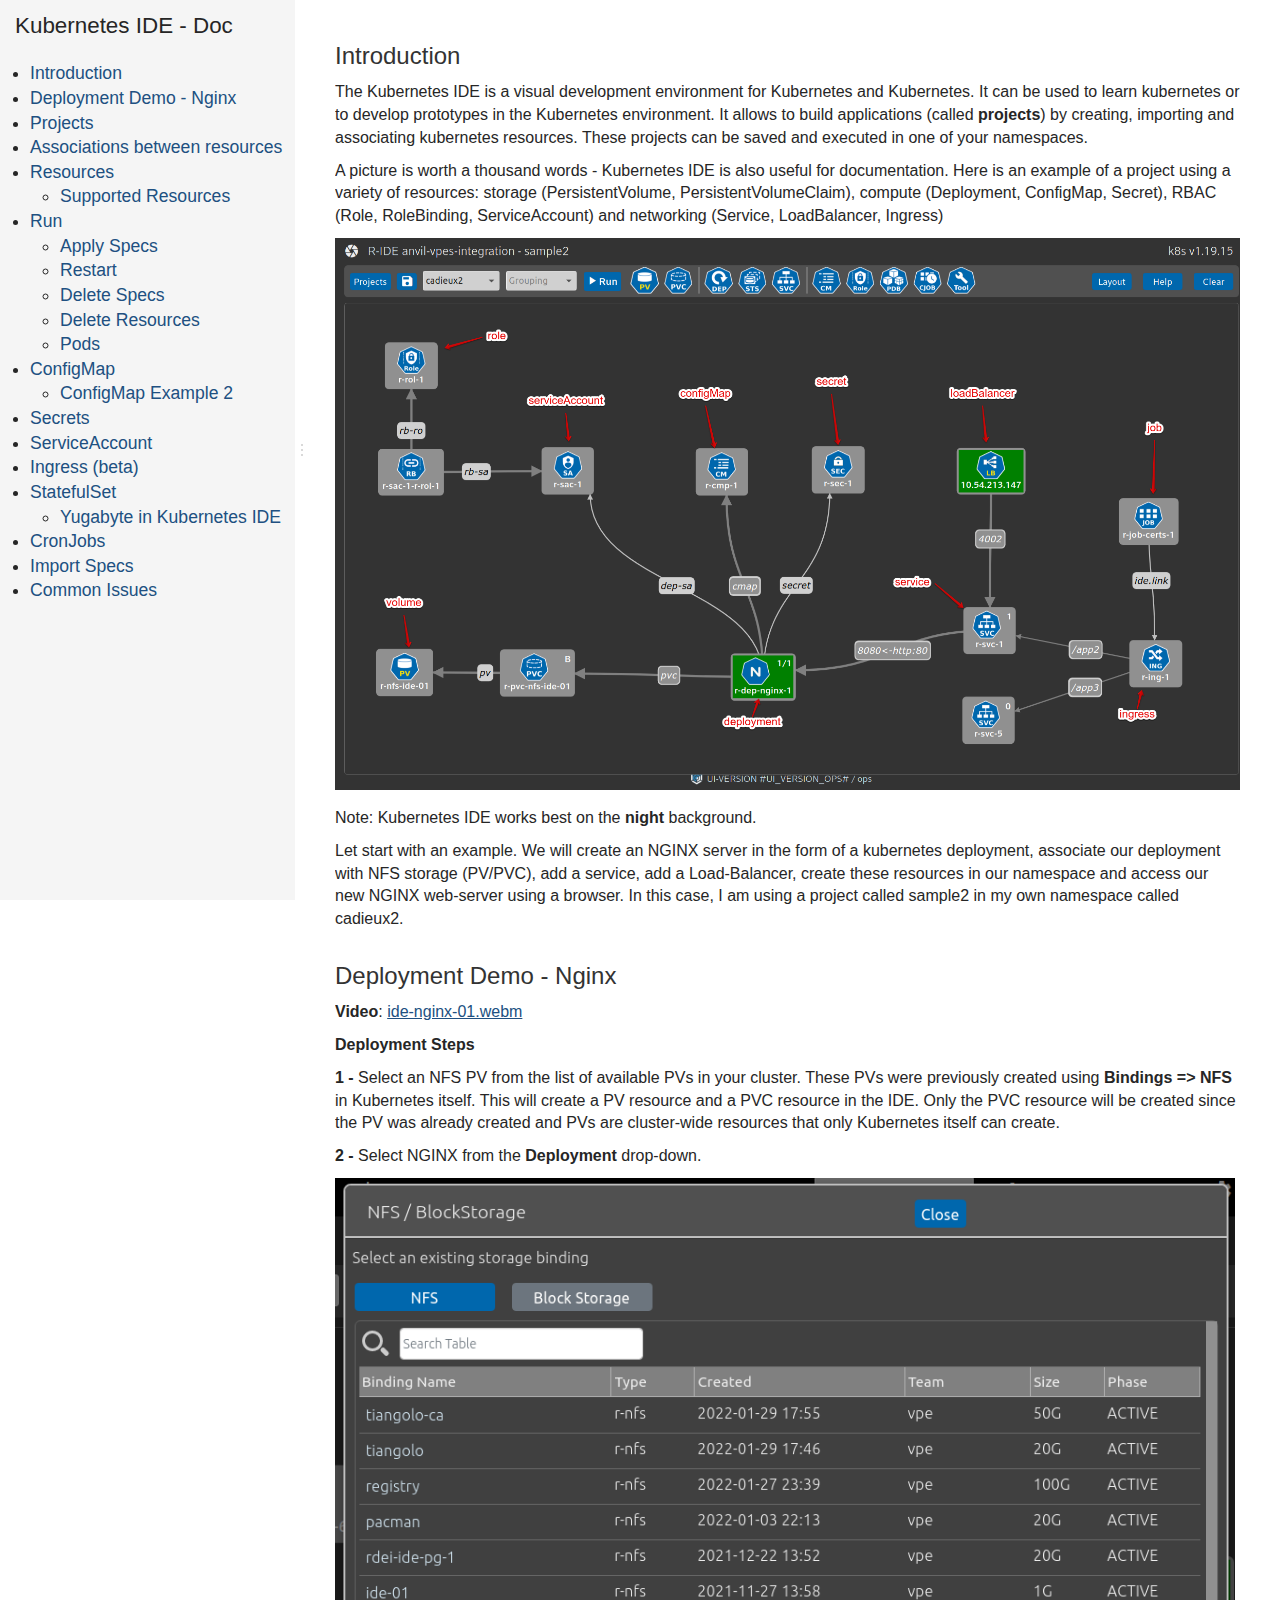
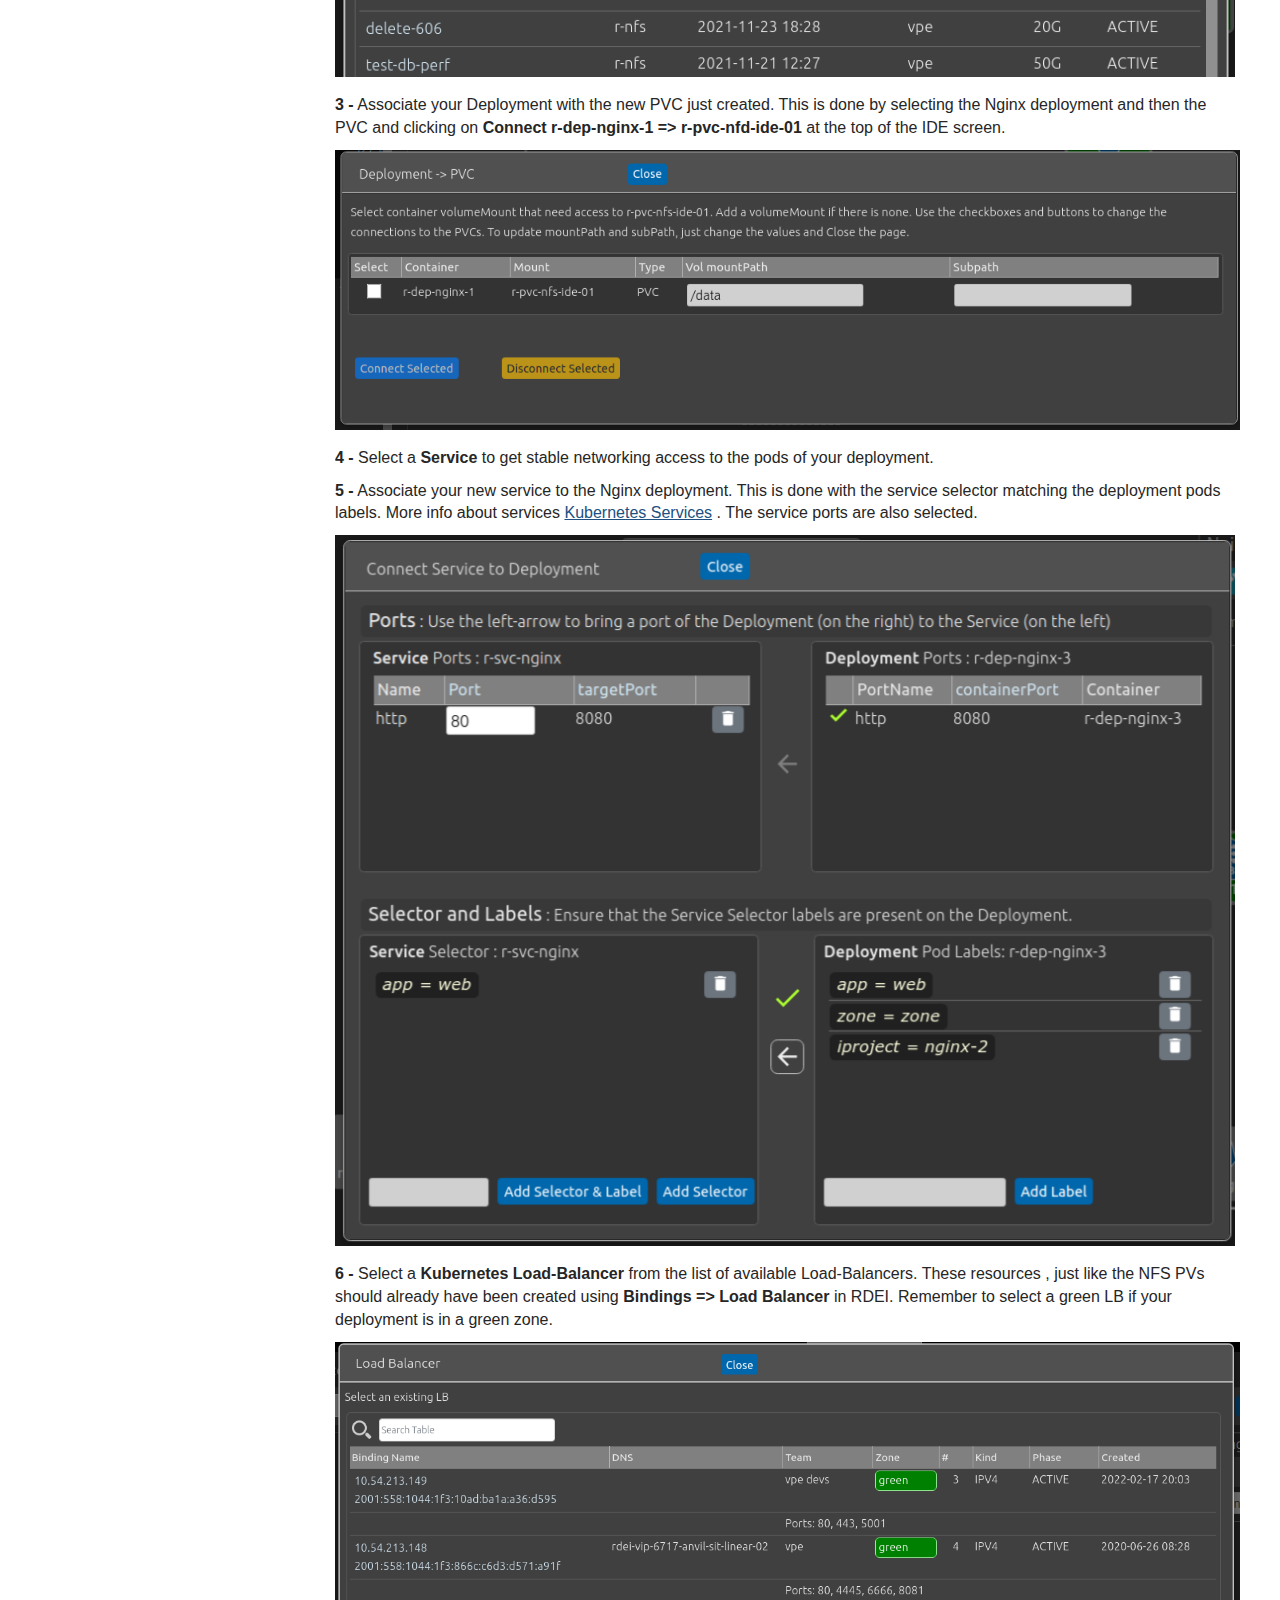
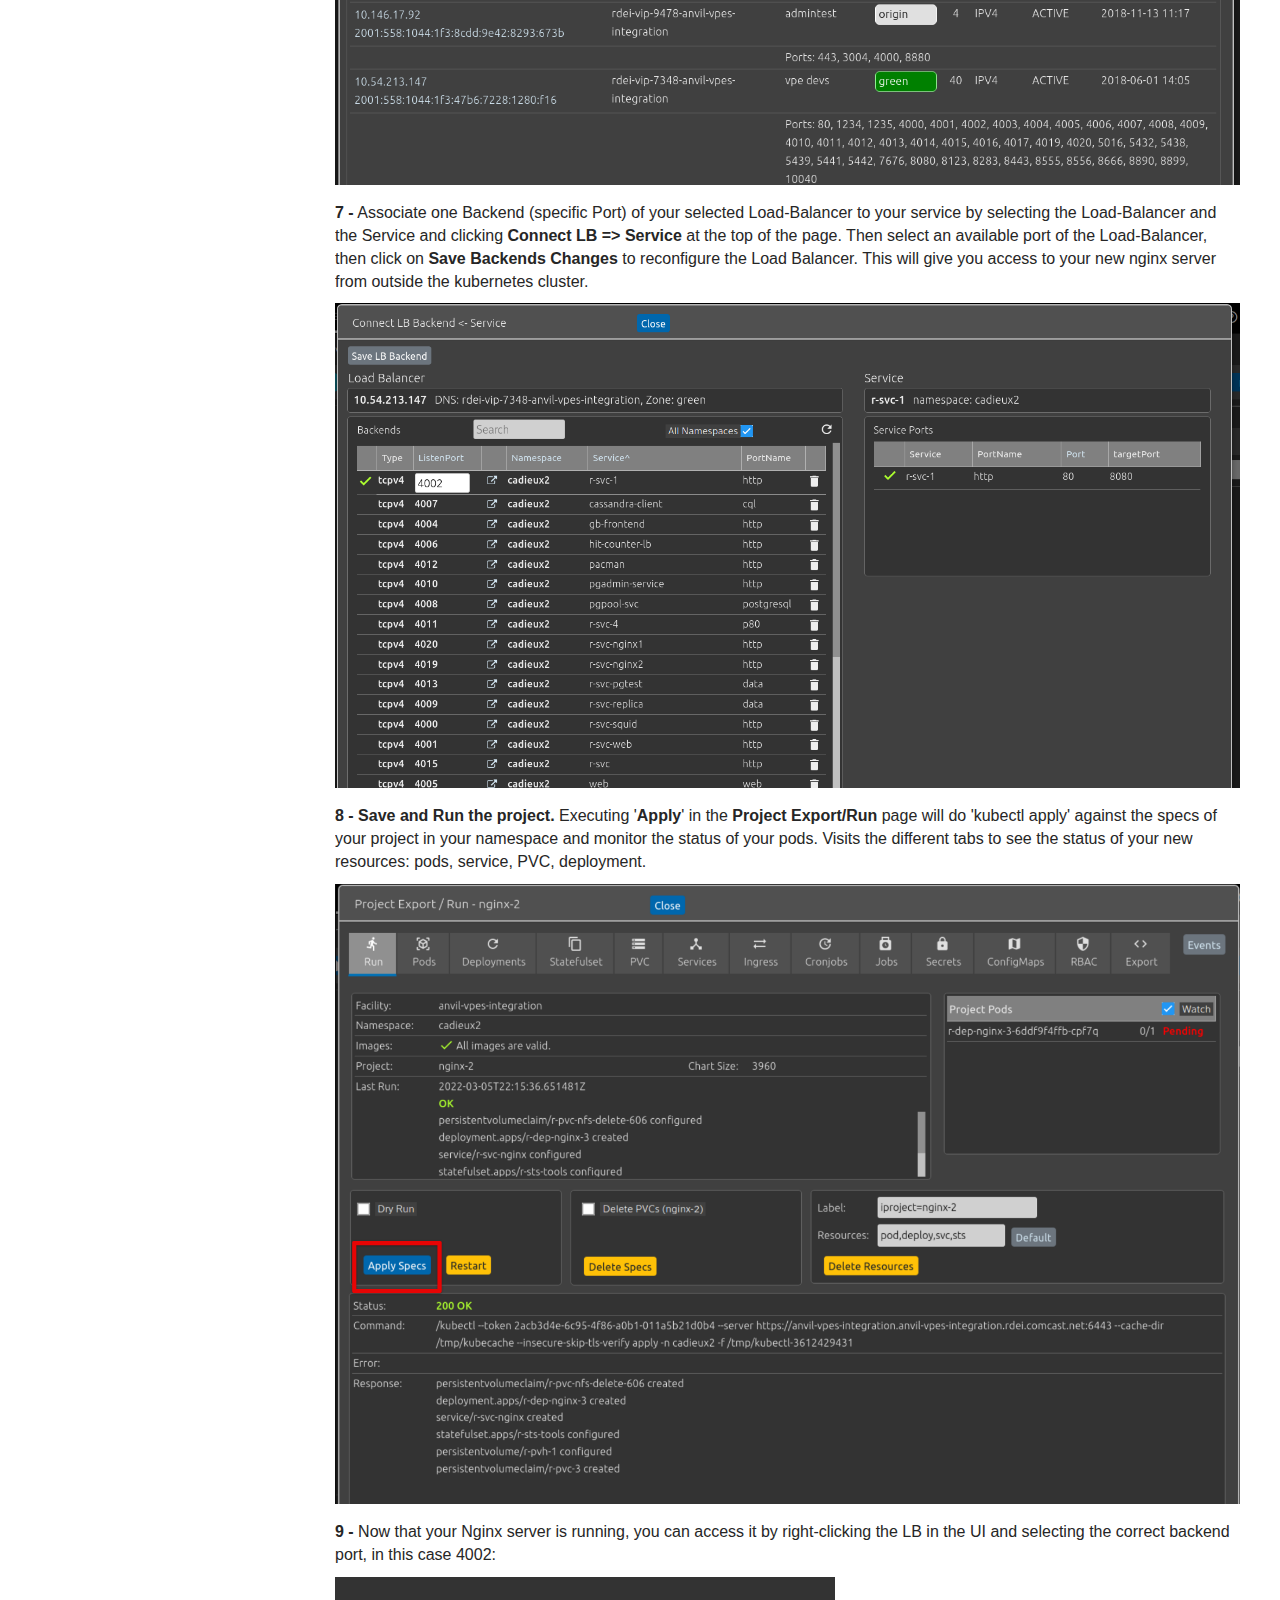
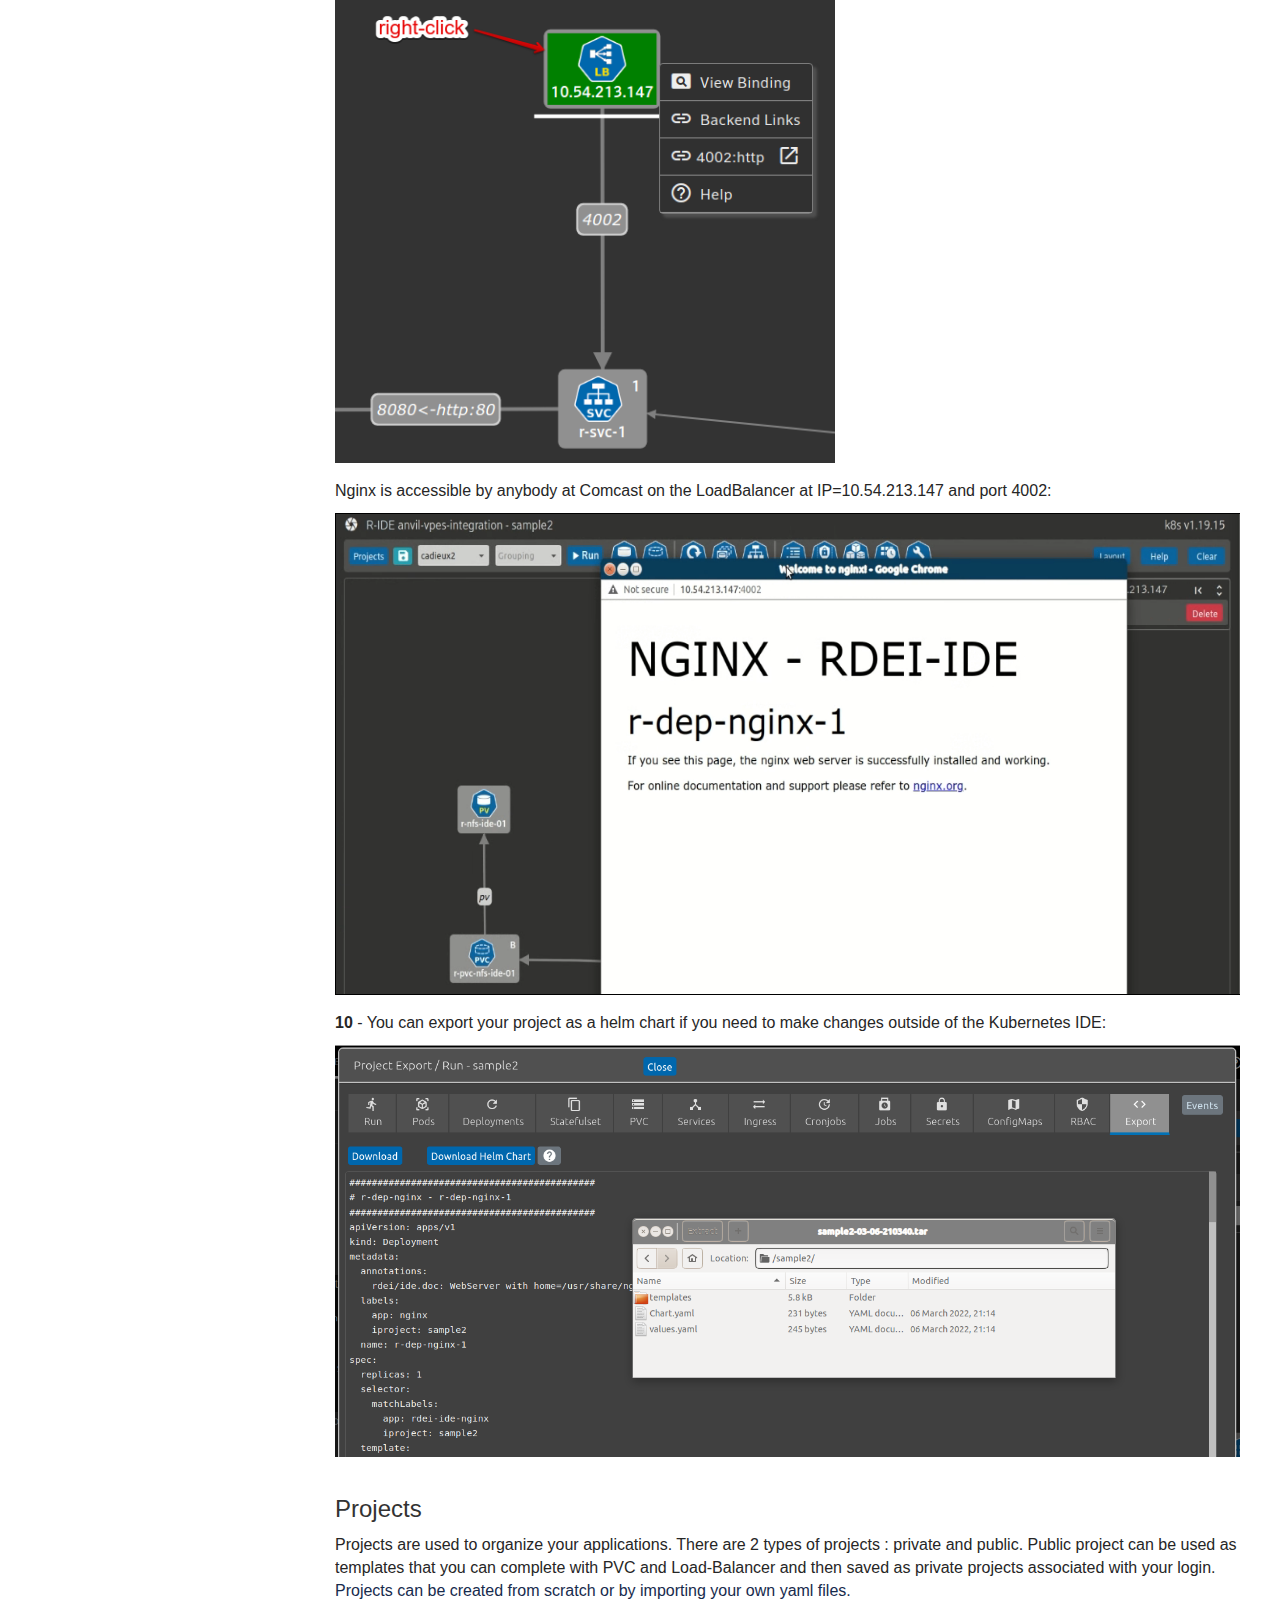
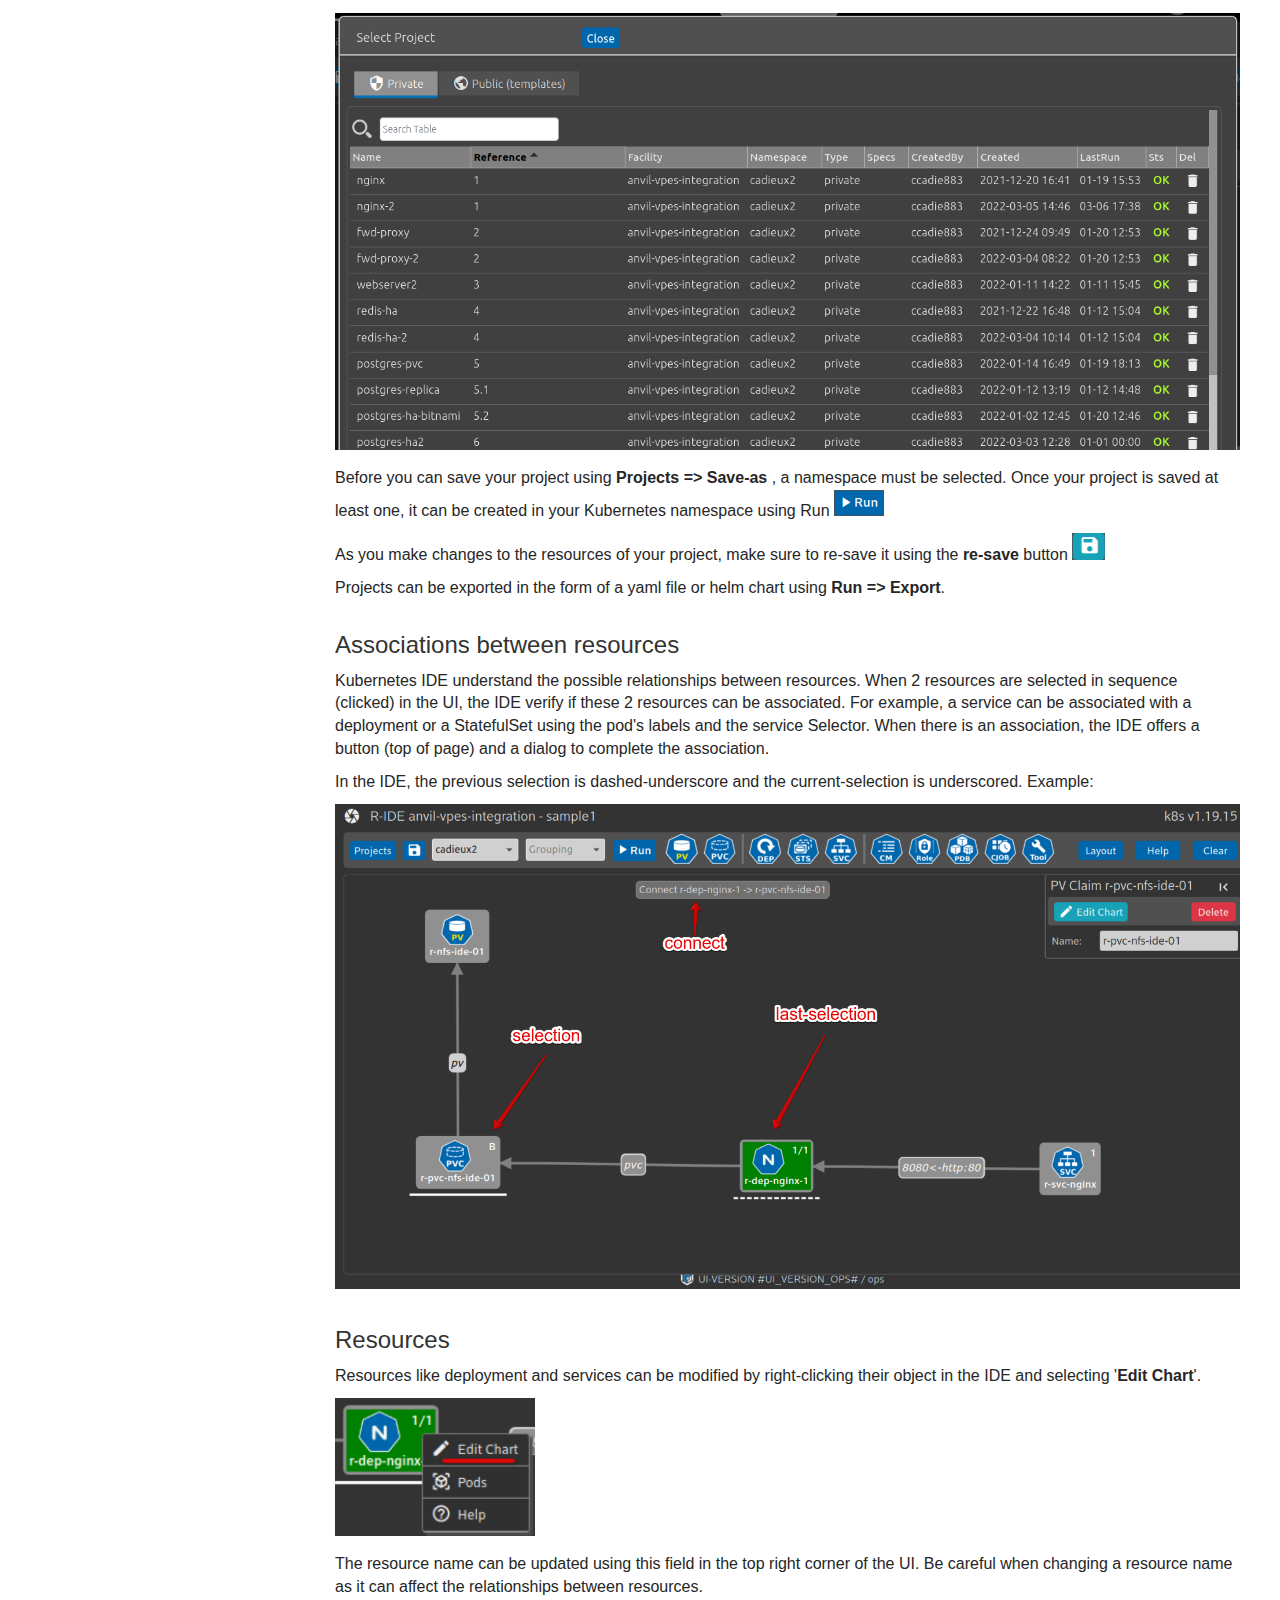
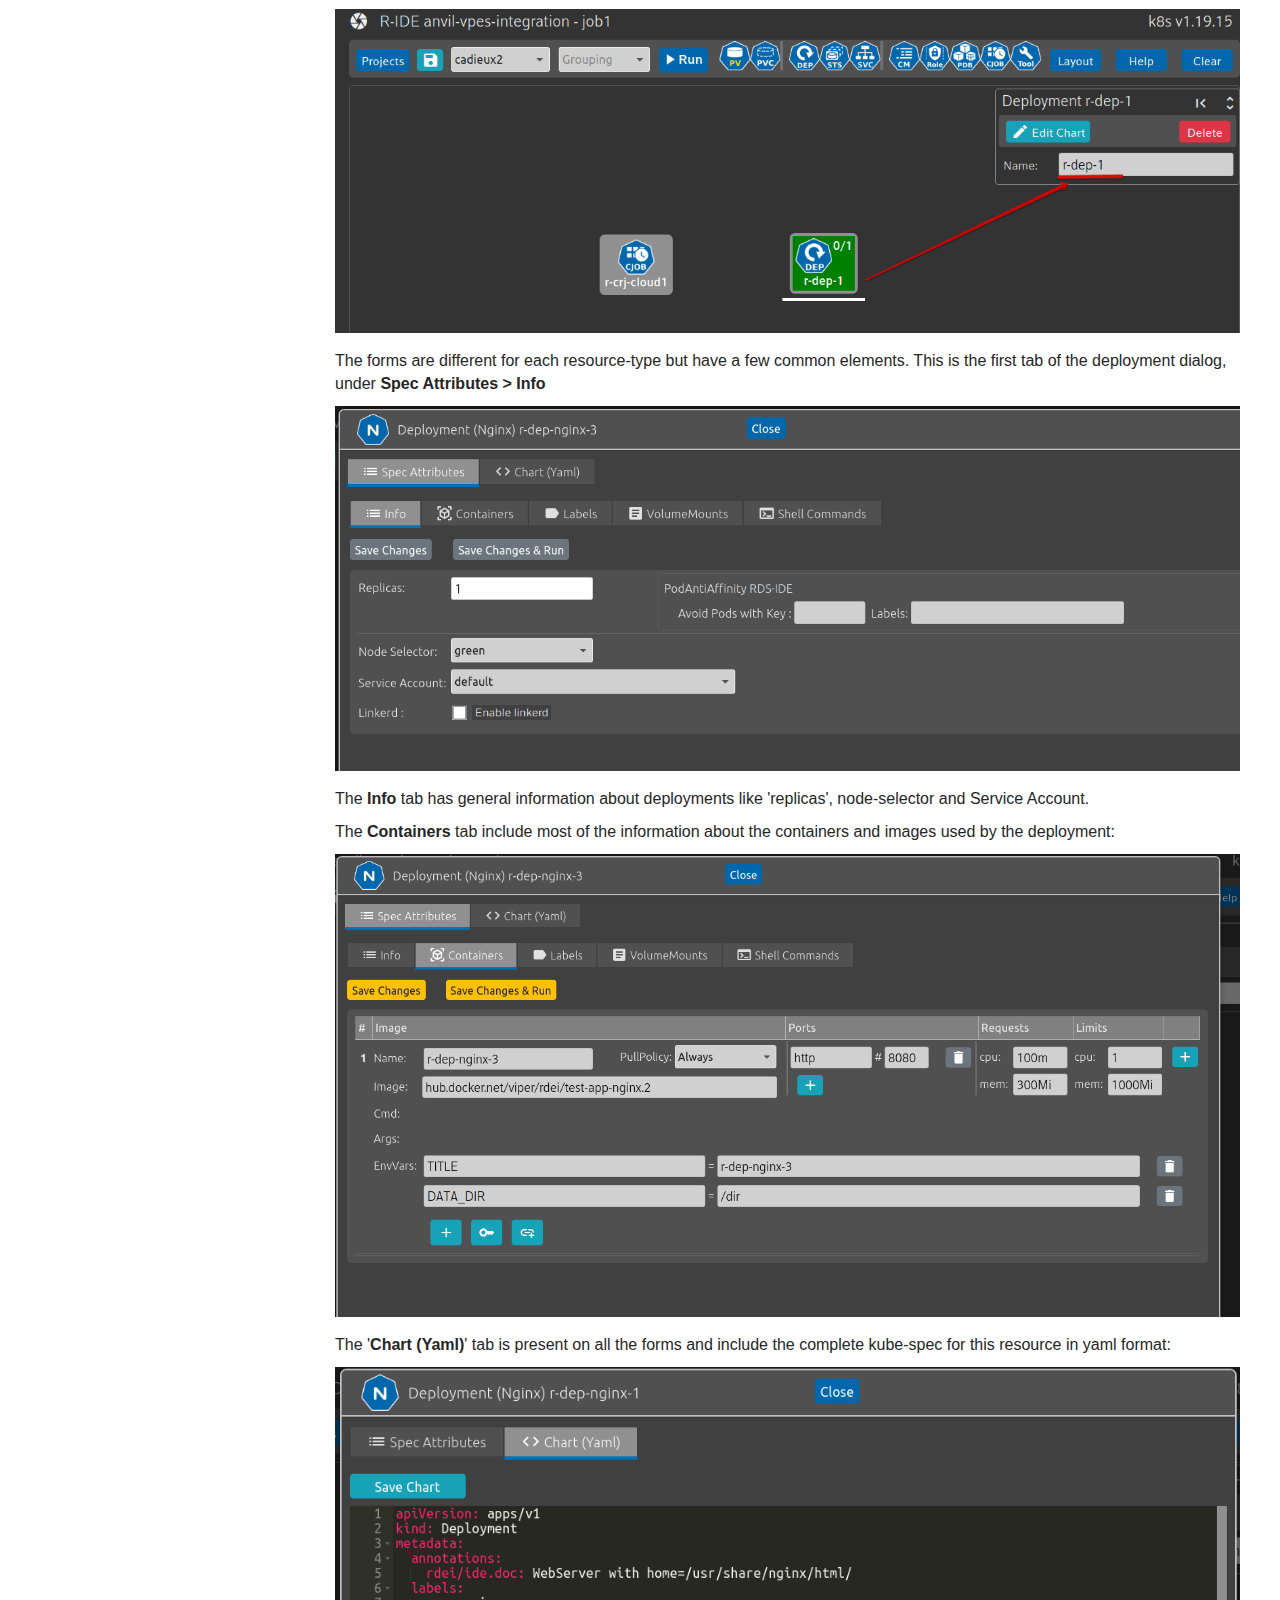
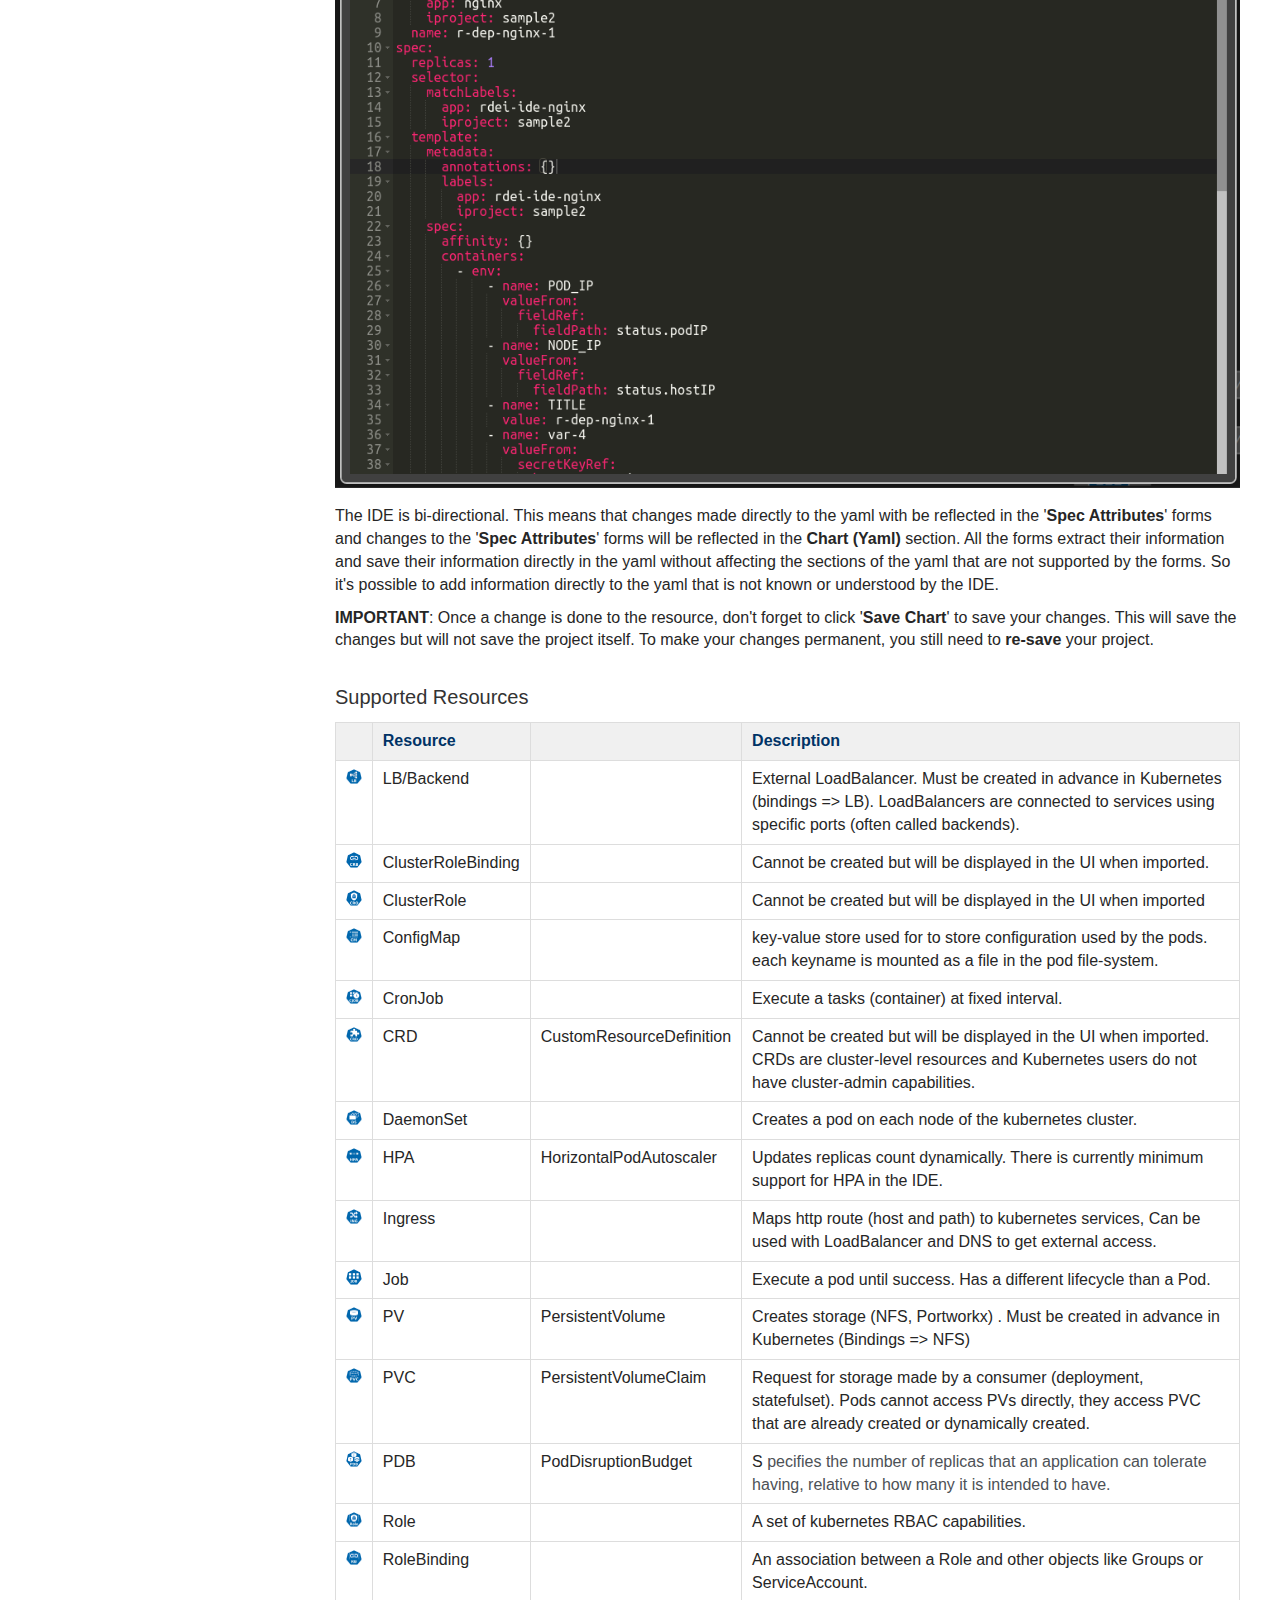
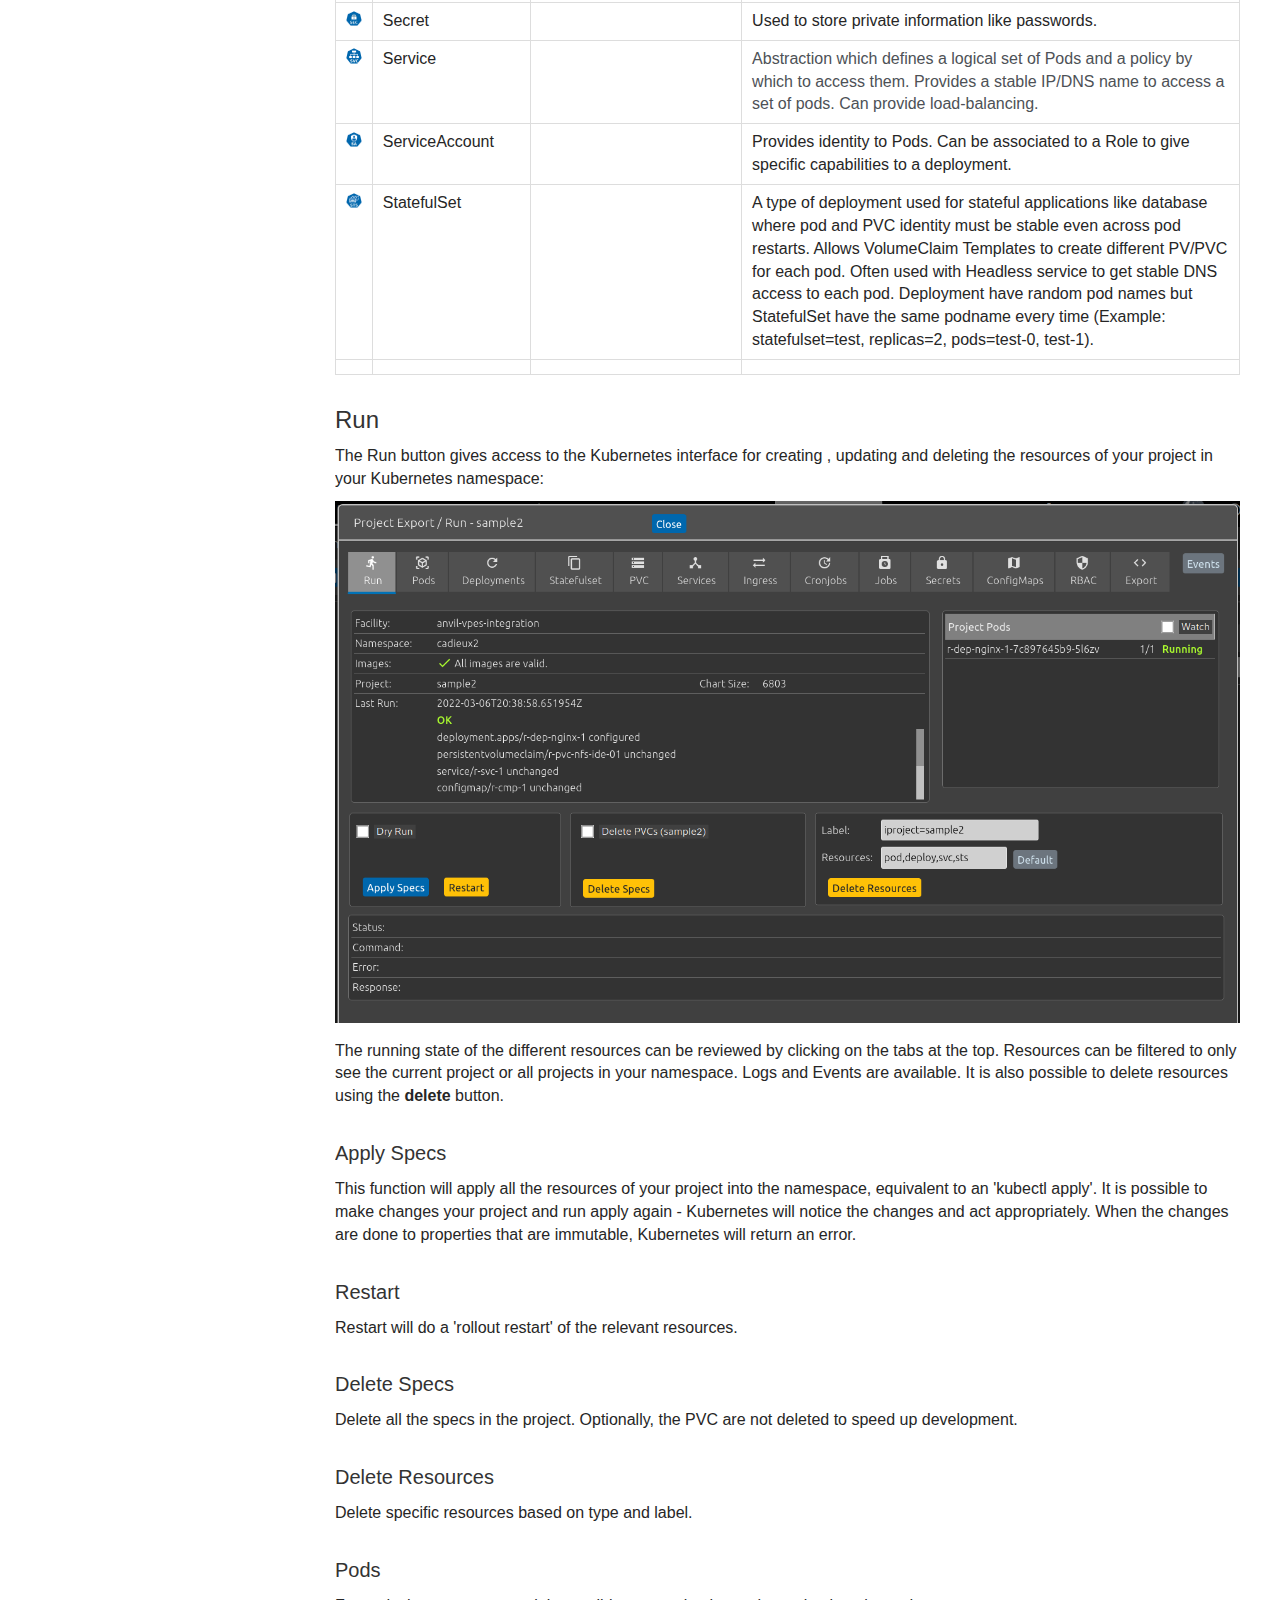
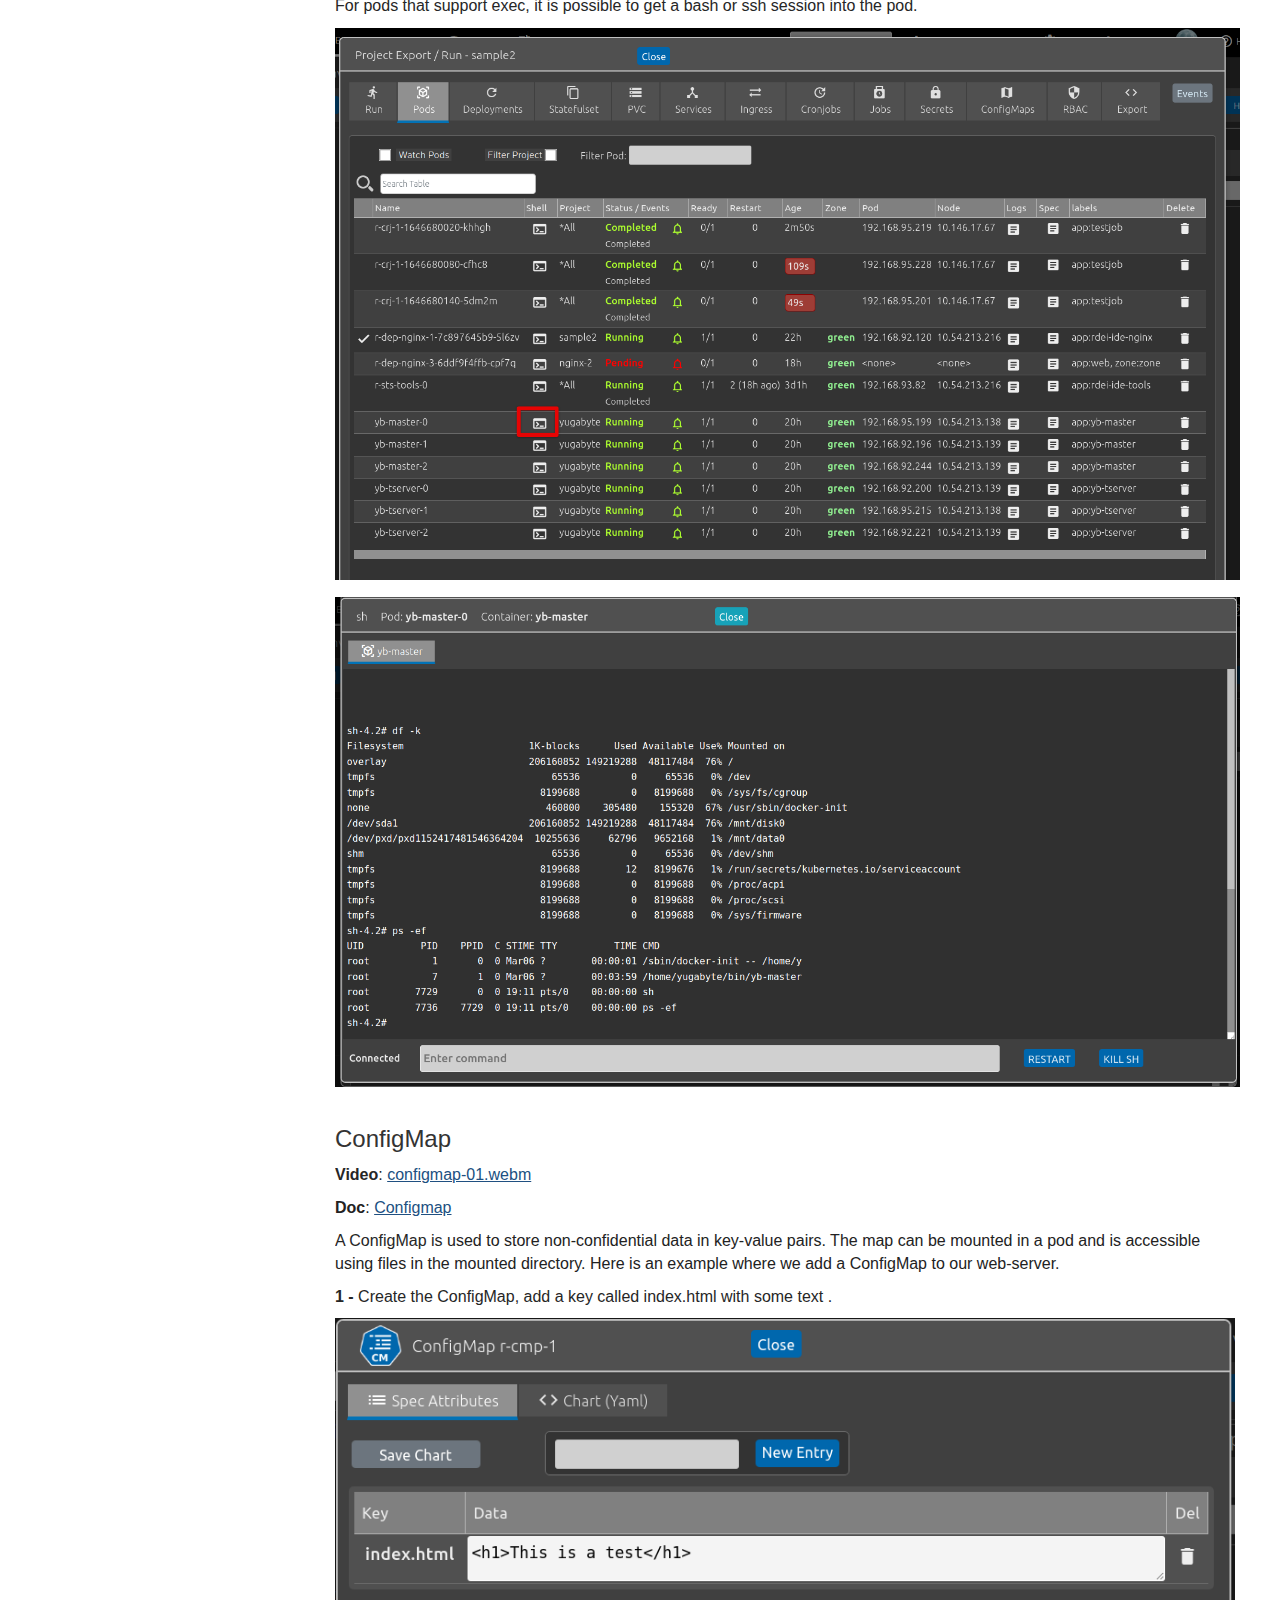
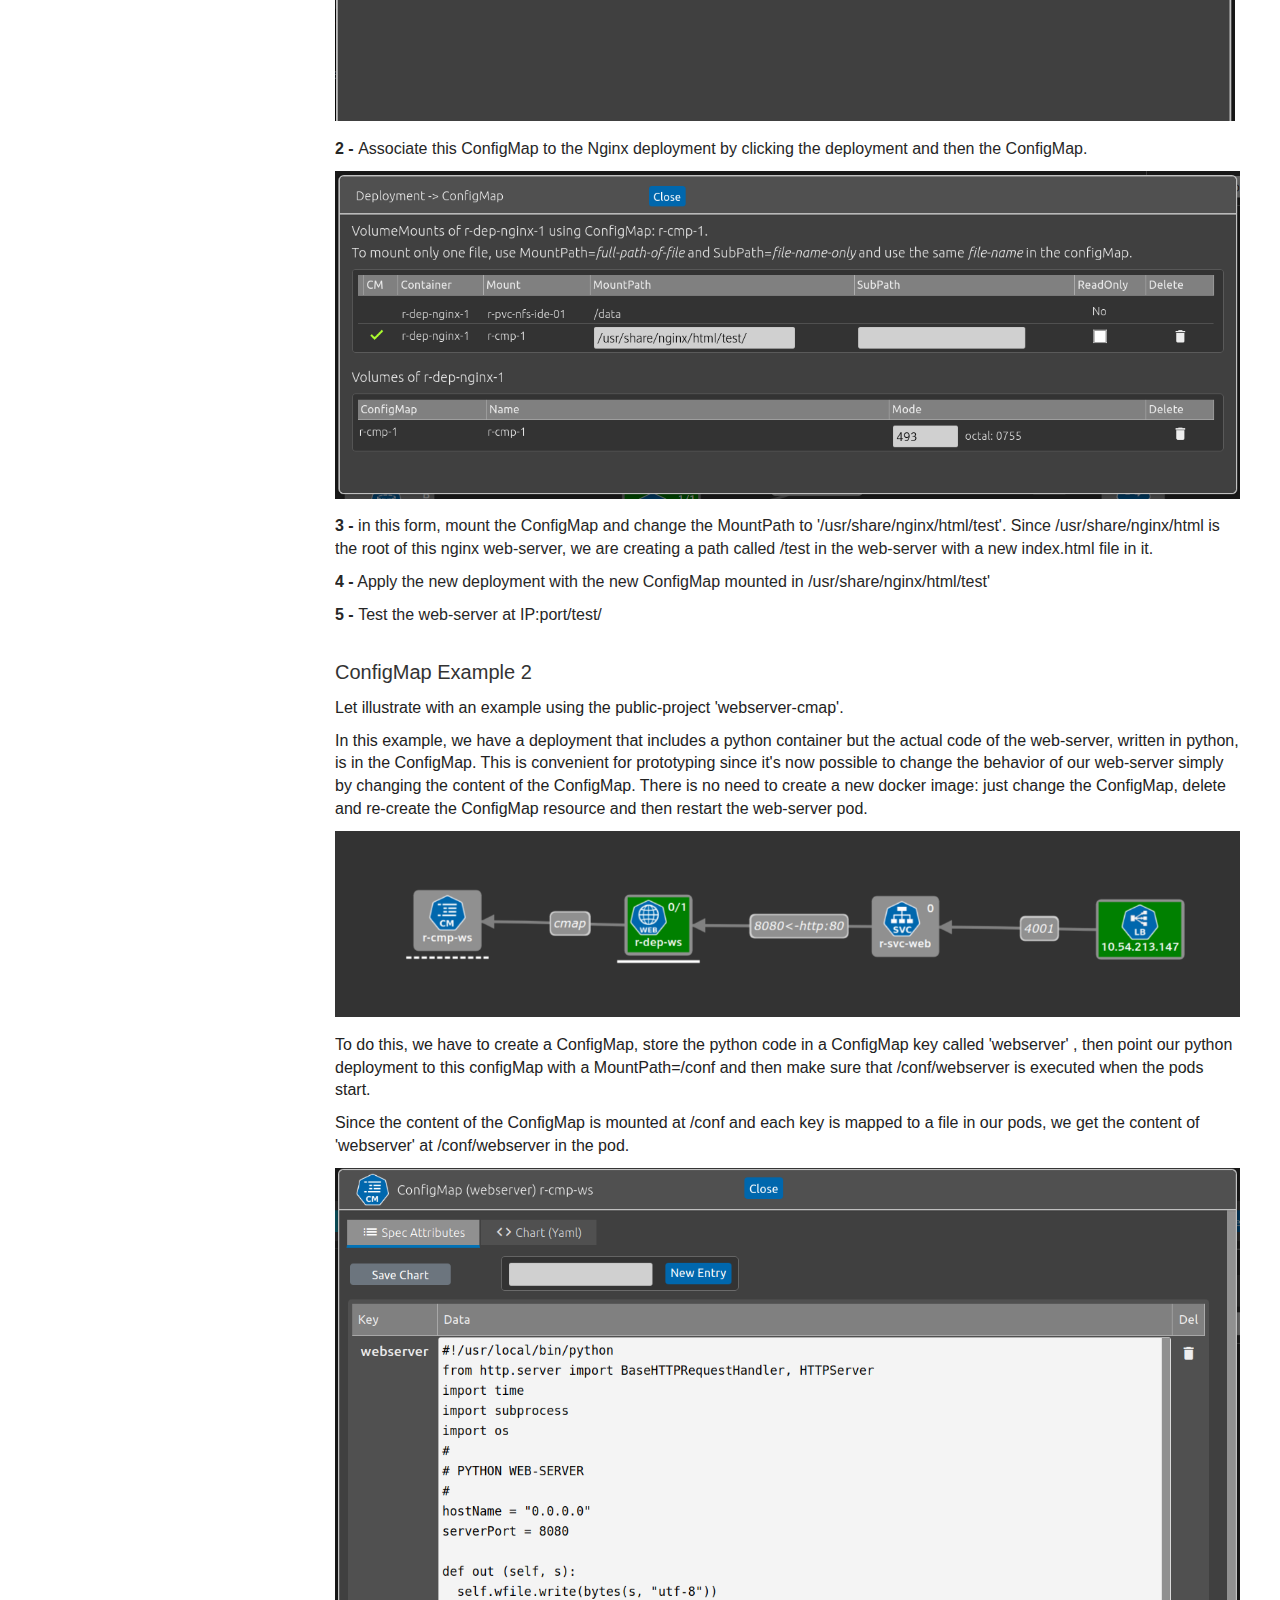
==== commit 7898aa41: "read" ====
--- a/ide-doc/RDEI_IDE.html
+++ b/ide-doc/RDEI_IDE.html
@@ -3,7 +3,7 @@
 <head>
     <meta charset="utf-8">
     <meta http-equiv="X-UA-Compatible" content="IE=edge">
-    <title>RDEI IDE </title>
+    <title>Kubernetes IDE </title>
 
     
     <link rel="stylesheet" href="assets/css/expand-macro.css">
@@ -50,7 +50,7 @@
     </header>   	
 <aside id="ht-sidebar">
 
-<div style="font-size:1.4em;margin:10px 0px 10px 15px">RDEI IDE - Doc</div>
+<div style="font-size:1.4em;margin:10px 0px 10px 15px">Kubernetes IDE - Doc</div>
 
 <ul style="margin:20px 0px 0px 40px;font-size:1.1em" class="toc-indentation "><li class=" "><p   
 ><a   href="#src-953581669_RDEIIDE-Intro">Introduction</a></p>
@@ -89,7 +89,7 @@
 </li><li class=" "><p   
 ><a   href="#src-953581669_RDEIIDE-StatefulSet">StatefulSet</a></p>
 <ul class="toc-indentation "><li class=" "><p   
-><a   href="#src-953581669_RDEIIDE-YugabyteinRDEIIDE">Yugabyte in RDEI IDE</a></p>
+><a   href="#src-953581669_RDEIIDE-YugabyteinRDEIIDE">Yugabyte in Kubernetes IDE</a></p>
 </li></ul></li><li class=" "><p   
 ><a   href="#src-953581669_RDEIIDE-CronJobs">CronJobs</a></p>
 </li><li class=" "><p   
@@ -119,16 +119,16 @@
         <div style="height:1px"></div>
         <h1 class="heading "><span>Introduction</span></h1>
 <p   
->The RDEI IDE is a visual development environment for RDEI and Kubernetes. It can be used to learn kubernetes or to develop prototypes in the RDEI environment. It allows to build applications (called <strong class=" ">projects</strong>) by creating, importing and associating kubernetes resources. These projects can be saved and executed in one of your namespaces.</p>
-<p   
->A picture is worth a thousand words - RDEI IDE is also useful for documentation. Here is an example of a project using a variety of resources:
+>The Kubernetes IDE is a visual development environment for Kubernetes and Kubernetes. It can be used to learn kubernetes or to develop prototypes in the Kubernetes environment. It allows to build applications (called <strong class=" ">projects</strong>) by creating, importing and associating kubernetes resources. These projects can be saved and executed in one of your namespaces.</p>
+<p   
+>A picture is worth a thousand words - Kubernetes IDE is also useful for documentation. Here is an example of a project using a variety of resources:
 storage (PersistentVolume, PersistentVolumeClaim), compute (Deployment, ConfigMap, Secret), RBAC (Role, RoleBinding, ServiceAccount) and networking (Service, LoadBalancer, Ingress)
 </p>
 <p   
 ><img  class="confluence-embedded-image"  src="images/download/attachments/953581669/welcome2.png" alt="images/download/attachments/953581669/welcome2.png"  style="width:1200px" />
     </p>
 <p   
->Note: RDEI IDE works best on the <strong class=" ">night</strong> background.</p>
+>Note: Kubernetes IDE works best on the <strong class=" ">night</strong> background.</p>
 <p   
 ></p>
 <p   
@@ -142,7 +142,7 @@
 ><strong class=" ">Deployment Steps</strong></p>
 
 
-<p><strong class=" ">1 -</strong> Select an NFS PV from the list of available PVs in your cluster. These PVs were previously created using <strong class=" ">Bindings =&gt; NFS</strong> in RDEI itself. This will create a PV resource and a PVC resource in the IDE. Only the PVC resource will be created since the PV was already created and PVs are cluster-wide resources that only RDEI itself can create.</p>
+<p><strong class=" ">1 -</strong> Select an NFS PV from the list of available PVs in your cluster. These PVs were previously created using <strong class=" ">Bindings =&gt; NFS</strong> in Kubernetes itself. This will create a PV resource and a PVC resource in the IDE. Only the PVC resource will be created since the PV was already created and PVs are cluster-wide resources that only Kubernetes itself can create.</p>
 
 <p> <strong class=" ">2 -</strong> Select NGINX from the <strong class=" ">Deployment</strong> drop-down.</p>
 
@@ -168,7 +168,7 @@
 <p   
 ></p>
 <p   
-><strong class=" ">6 -</strong> Select a <strong class=" ">RDEI Load-Balancer </strong>from the list of available Load-Balancers. These resources , just like the NFS PVs should already have been created using <strong class=" ">Bindings =&gt; Load Balancer</strong> in RDEI. Remember to select a green LB if your deployment is in a green zone.</p>
+><strong class=" ">6 -</strong> Select a <strong class=" ">Kubernetes Load-Balancer </strong>from the list of available Load-Balancers. These resources , just like the NFS PVs should already have been created using <strong class=" ">Bindings =&gt; Load Balancer</strong> in RDEI. Remember to select a green LB if your deployment is in a green zone.</p>
 <p   
 ><img  class="confluence-embedded-image"  src="images/download/attachments/953581669/lb-be-select.png" alt="images/download/attachments/953581669/lb-be-select.png" width="1100"  />
     </p>
@@ -203,7 +203,7 @@
 <p   
 ></p>
 <p   
-><strong class=" ">10 </strong>- You can export your project as a helm chart if you need to make changes outside of the RDEI IDE:</p>
+><strong class=" ">10 </strong>- You can export your project as a helm chart if you need to make changes outside of the Kubernetes IDE:</p>
 <p   
 ><img  class="confluence-embedded-image"  src="images/download/attachments/953581669/export.png" alt="images/download/attachments/953581669/export.png" width="1100"  />
     </p>
@@ -237,7 +237,7 @@
     <div class="section section-1" id="src-953581669_RDEIIDE-Associationsbetweenresources">
         <h1 class="heading "><span>Associations between resources</span></h1>
 <p   
->RDEI IDE understand the possible relationships between resources. When 2 resources are selected in sequence (clicked) in the UI, the IDE verify if these 2 resources can be associated. For example, a service can be associated with a deployment or a StatefulSet using the pod's labels and the service Selector. When there is an association, the IDE offers a button (top of page) and a dialog to complete the association.</p>
+>Kubernetes IDE understand the possible relationships between resources. When 2 resources are selected in sequence (clicked) in the UI, the IDE verify if these 2 resources can be associated. For example, a service can be associated with a deployment or a StatefulSet using the pod's labels and the service Selector. When there is an association, the IDE offers a button (top of page) and a dialog to complete the association.</p>
 <p   
 >In the IDE, the previous selection is dashed-underscore and the current-selection is underscored. Example:</p>
 <p   
@@ -331,7 +331,7 @@
             </td>
                 <td  class="confluenceTd" rowspan="1" colspan="1">
     <p   
->External LoadBalancer. Must be created in advance in RDEI (bindings =&gt; LB). LoadBalancers are connected to services using specific ports (often called backends).</p>
+>External LoadBalancer. Must be created in advance in Kubernetes (bindings =&gt; LB). LoadBalancers are connected to services using specific ports (often called backends).</p>
             </td>
         </tr>
     <tr>
@@ -426,7 +426,7 @@
             </td>
                 <td  class="confluenceTd" rowspan="1" colspan="1">
     <p   
->Cannot be created but will be displayed in the UI when imported. CRDs are cluster-level resources and RDEI users do not have cluster-admin capabilities.</p>
+>Cannot be created but will be displayed in the UI when imported. CRDs are cluster-level resources and Kubernetes users do not have cluster-admin capabilities.</p>
             </td>
         </tr>
     <tr>
@@ -521,7 +521,7 @@
             </td>
                 <td  class="confluenceTd" rowspan="1" colspan="1">
     <p   
->Creates storage (NFS, Portworkx) . Must be created in advance in RDEI (Bindings =&gt; NFS)</p>
+>Creates storage (NFS, Portworkx) . Must be created in advance in Kubernetes (Bindings =&gt; NFS)</p>
             </td>
         </tr>
     <tr>
@@ -954,7 +954,7 @@
 <p   
 ></p>
     <div class="section section-2" id="src-953581669_RDEIIDE-YugabyteinRDEIIDE">
-        <h2 class="heading "><span>Yugabyte in RDEI IDE</span></h2>
+        <h2 class="heading "><span>Yugabyte in Kubernetes IDE</span></h2>
 <p   
 >This application is made of 2 Statefulsets: one for the metadata and one for the data itself. The metadata StatefulSet (yb-master) should always have 3 replicas for availability.</p>
 <p   
@@ -1015,7 +1015,7 @@
 <p   
 >It is possible to import Specs into the IDE using <strong class=" ">Projects =&gt; Import Specs</strong> and clicking <strong class=" ">ACCEPT=&quot;.YAML&quot;</strong> to import yaml files, then     <span style="color: #003366;">
 <strong class=" ">Import in IDE</strong>    </span>
- to import the specs in your project. Currently , the RDEI IDE cannot import helm charts.</p>
+ to import the specs in your project. Currently , the Kubernetes IDE cannot import helm charts.</p>
 <p   
 >When specs are imported, they are modified to work with RDEI:</p>
 <ul class=" "><li class=" "><p   
@@ -1068,7 +1068,7 @@
             </td>
                 <td  class="confluenceTd" rowspan="1" colspan="1">
     <p   
->RDEI uses zones for security. The green zone has access to Comcast network but not the Internet and can use Persistent Storage. Databases for example should be in green. green can access blue and blue can access the Internet. See <a  class="external-link" href="https://rdei.comcast.net/support/articles/faq">https://rdei.comcast.net/support/articles/faq</a></p>
+>Kubernetes uses zones for security. The green zone has access to Comcast network but not the Internet and can use Persistent Storage. Databases for example should be in green. green can access blue and blue can access the Internet. See <a  class="external-link" href="https://rdei.comcast.net/support/articles/faq">https://rdei.comcast.net/support/articles/faq</a></p>
             </td>
         </tr>
     <tr>
@@ -1078,7 +1078,7 @@
             </td>
                 <td  class="confluenceTd" rowspan="1" colspan="1">
     <p   
->StatefulSet use VolumeClaimTemplates to dynamically generate Portworx PV and corresponding PVC. This requires that the pods run on nodes where Portworx is present. The spec.template.spec.schedulerName='stork' is used to schedule pods on the correct nodes. This scheduler is automatically selected by the IDE for StatefulSet. VolumeClaimTemplates also need Public Storage Classes allocation in your RDEI namepace. See <a  class="external-link" href="https://stage.rdei.comcast.net/support/articles/creating-public-storage">https://stage.rdei.comcast.net/support/articles/creating-public-storage</a></p>
+>StatefulSet use VolumeClaimTemplates to dynamically generate Portworx PV and corresponding PVC. This requires that the pods run on nodes where Portworx is present. The spec.template.spec.schedulerName='stork' is used to schedule pods on the correct nodes. This scheduler is automatically selected by the IDE for StatefulSet. VolumeClaimTemplates also need Public Storage Classes allocation in your Kubernetes namepace. See <a  class="external-link" href="https://stage.rdei.comcast.net/support/articles/creating-public-storage">https://stage.rdei.comcast.net/support/articles/creating-public-storage</a></p>
             </td>
         </tr>
     <tr>
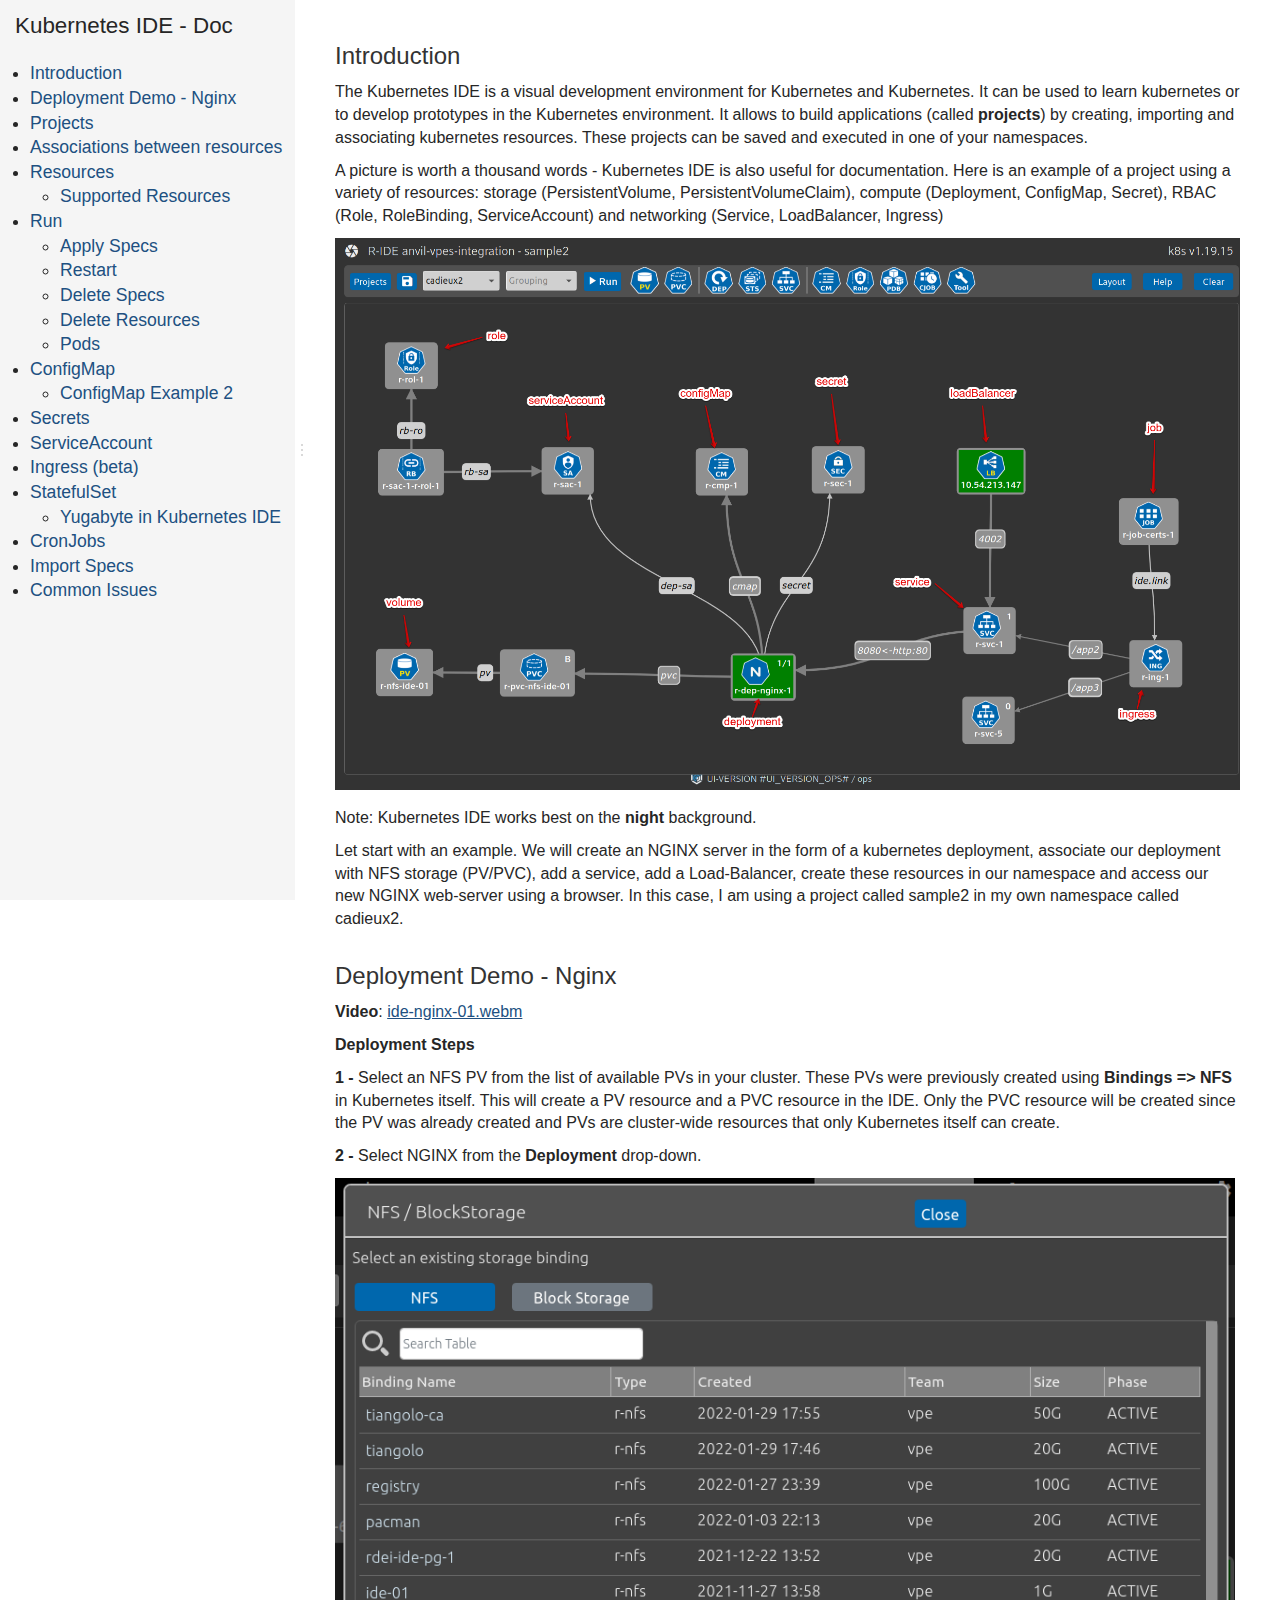
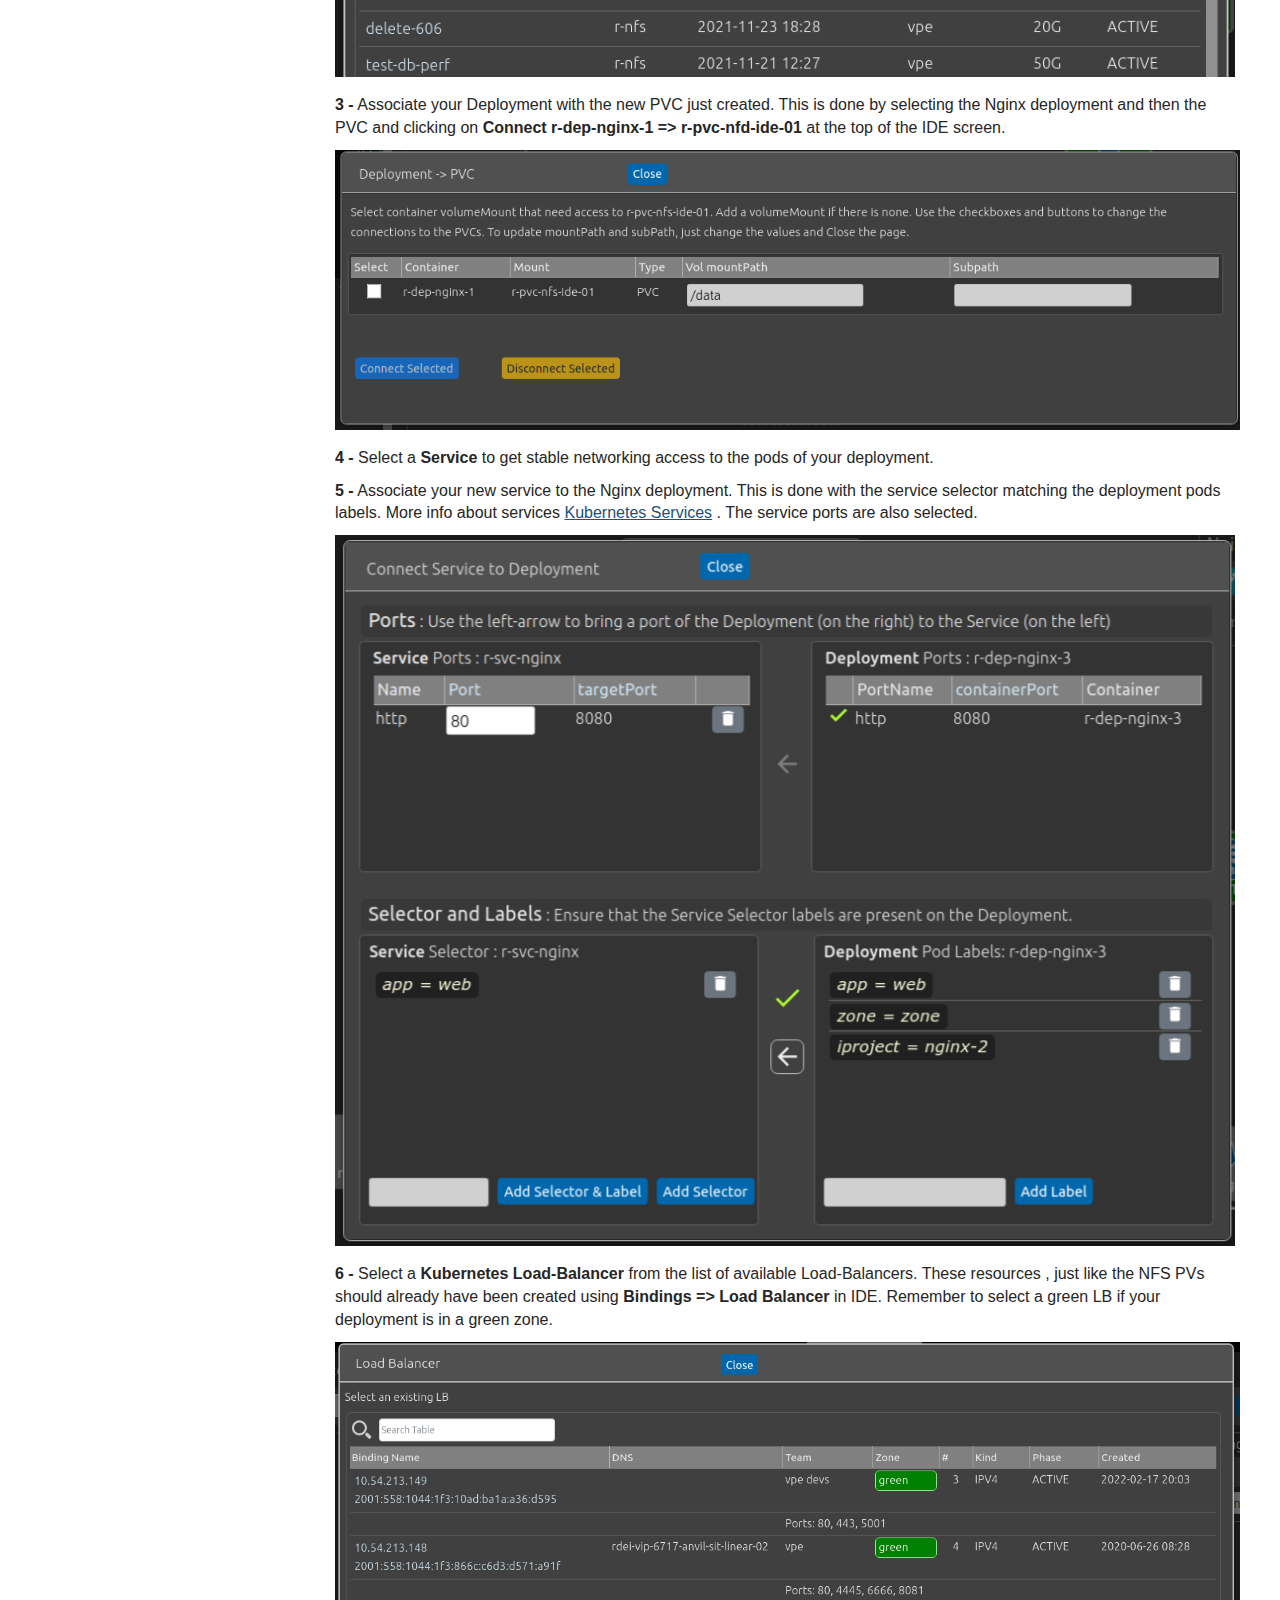
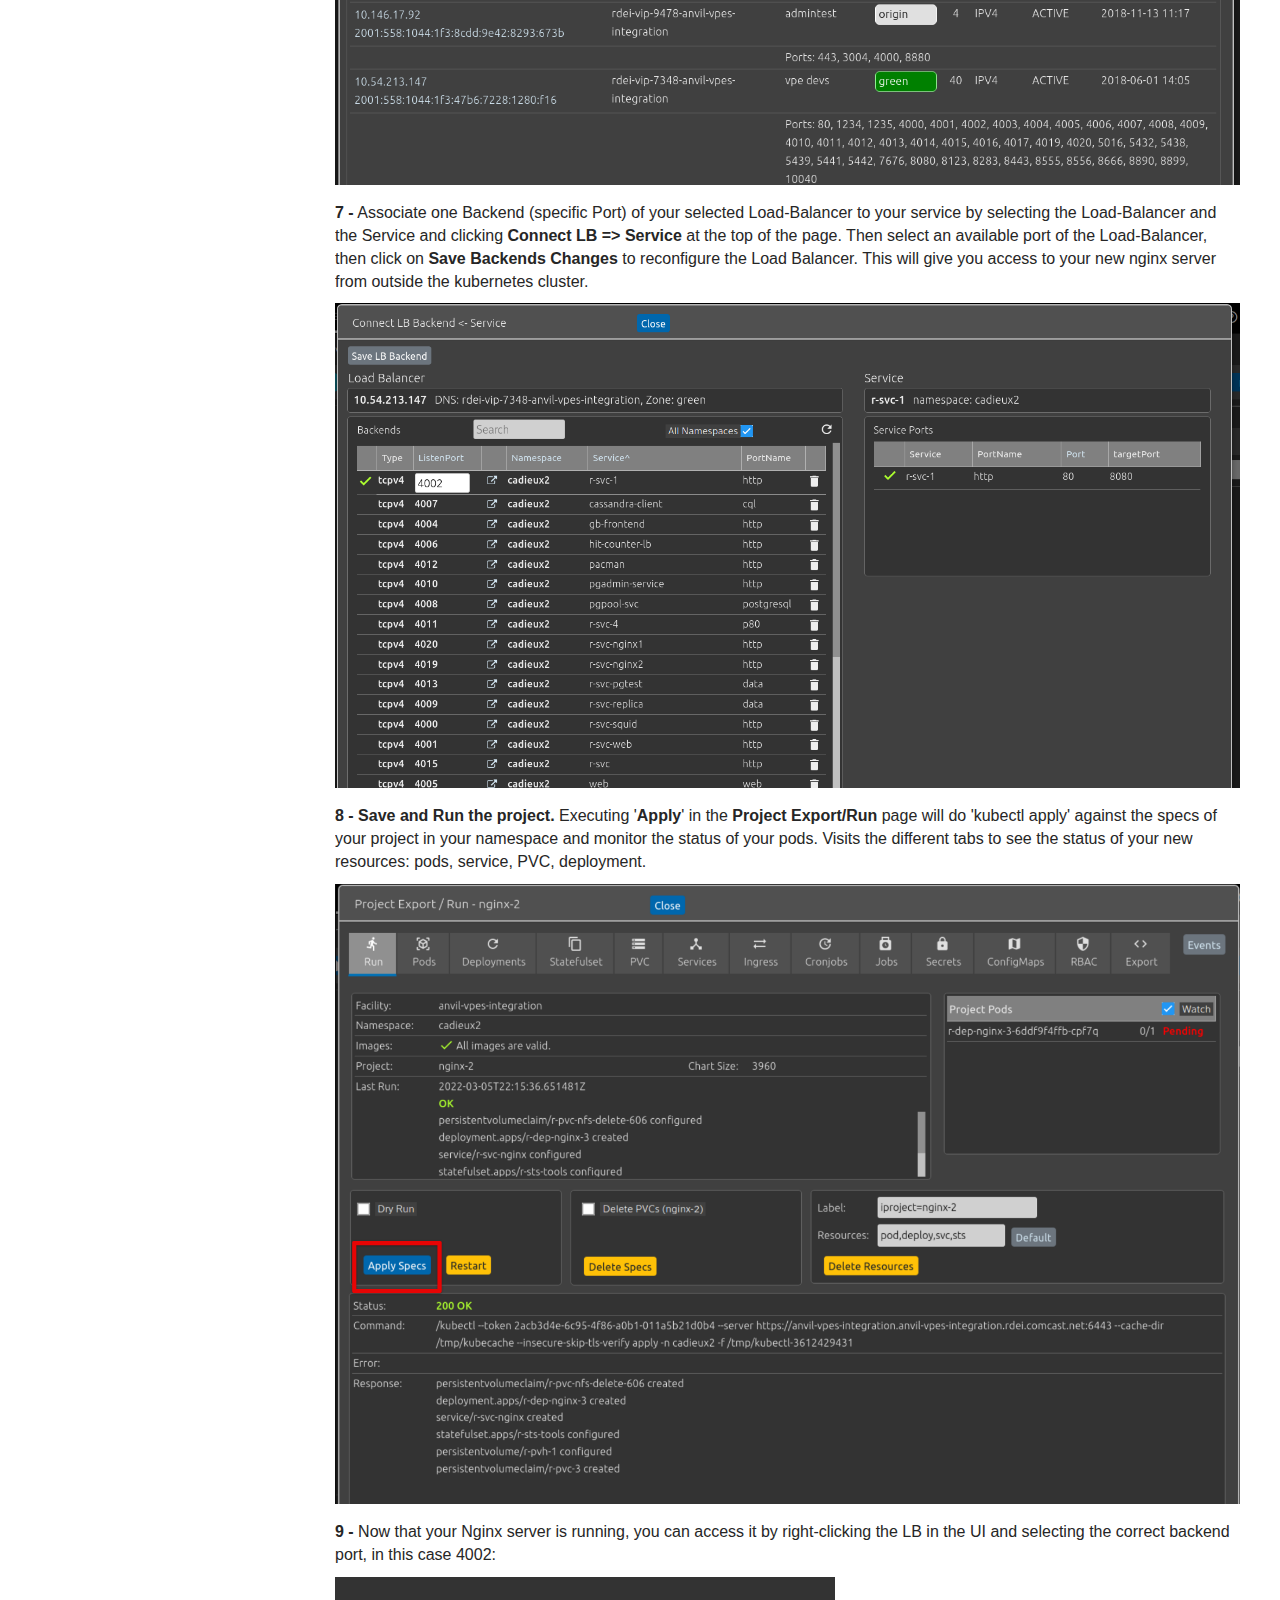
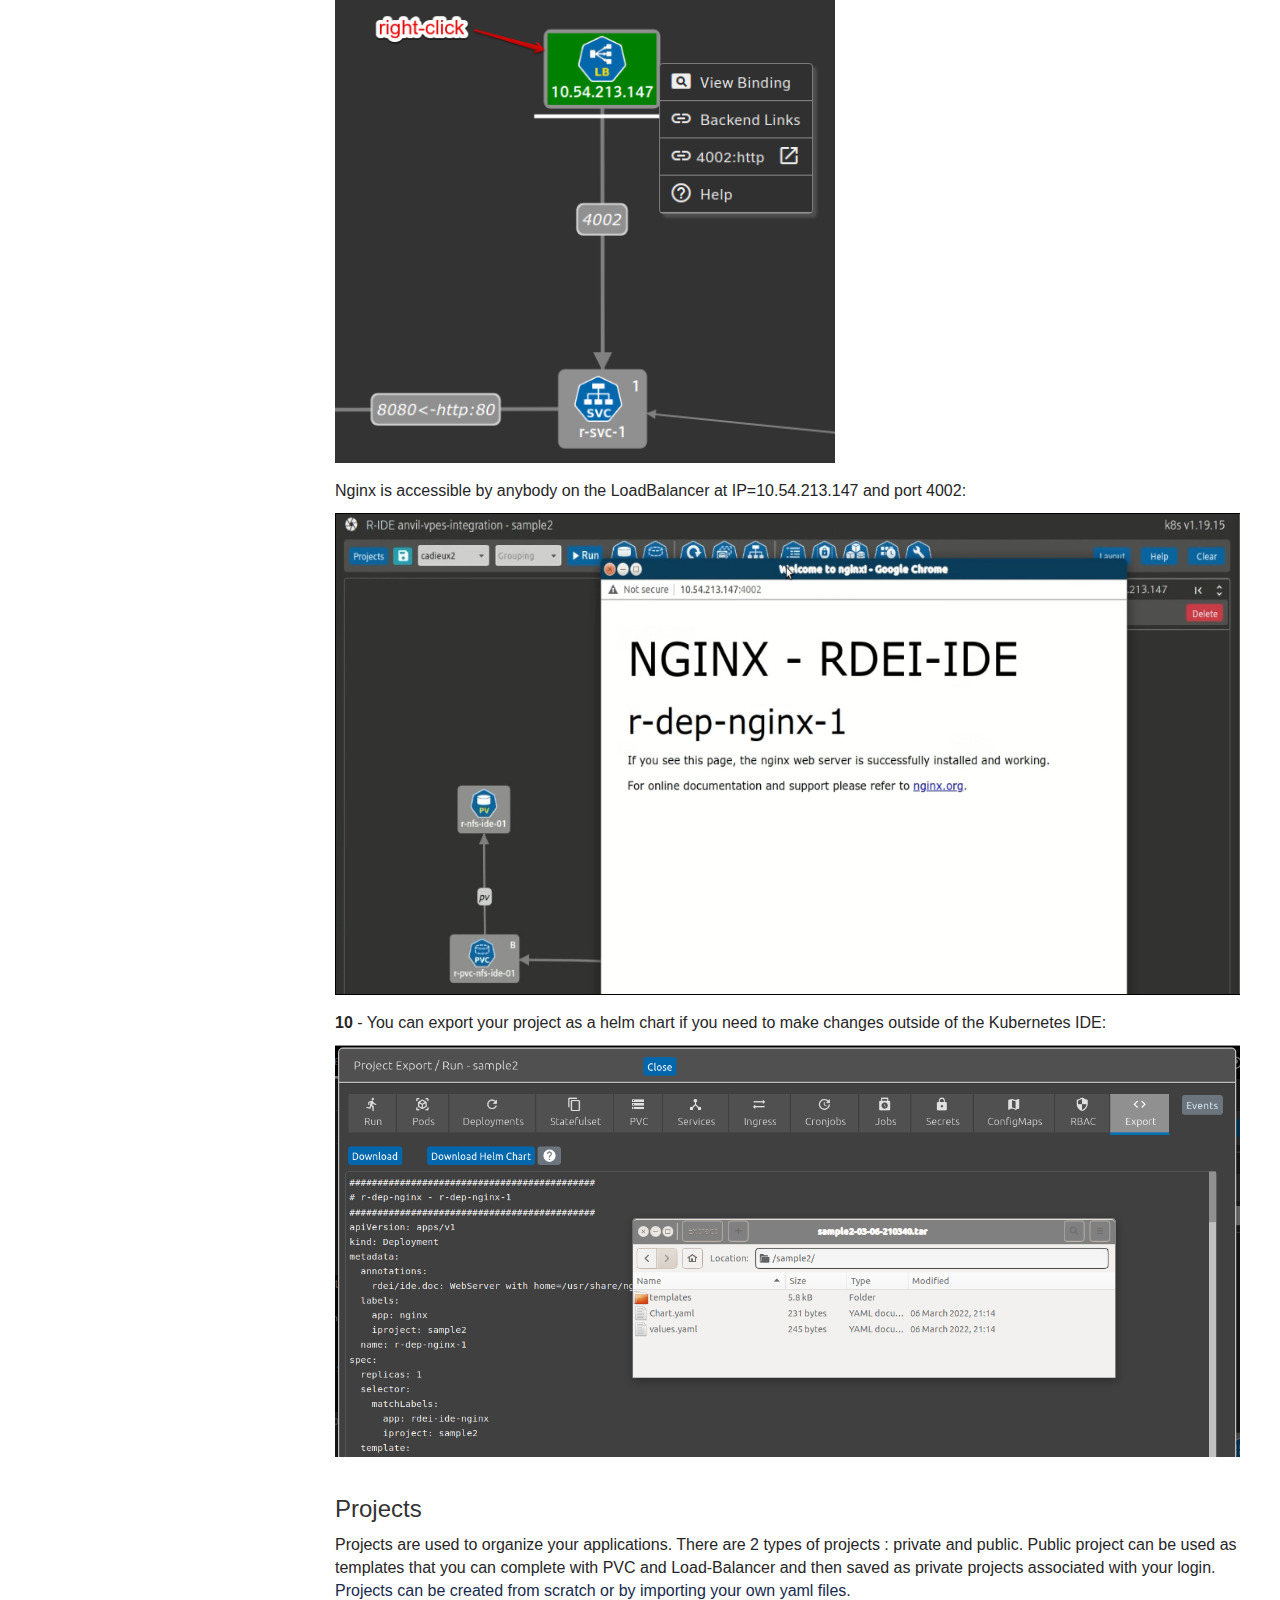
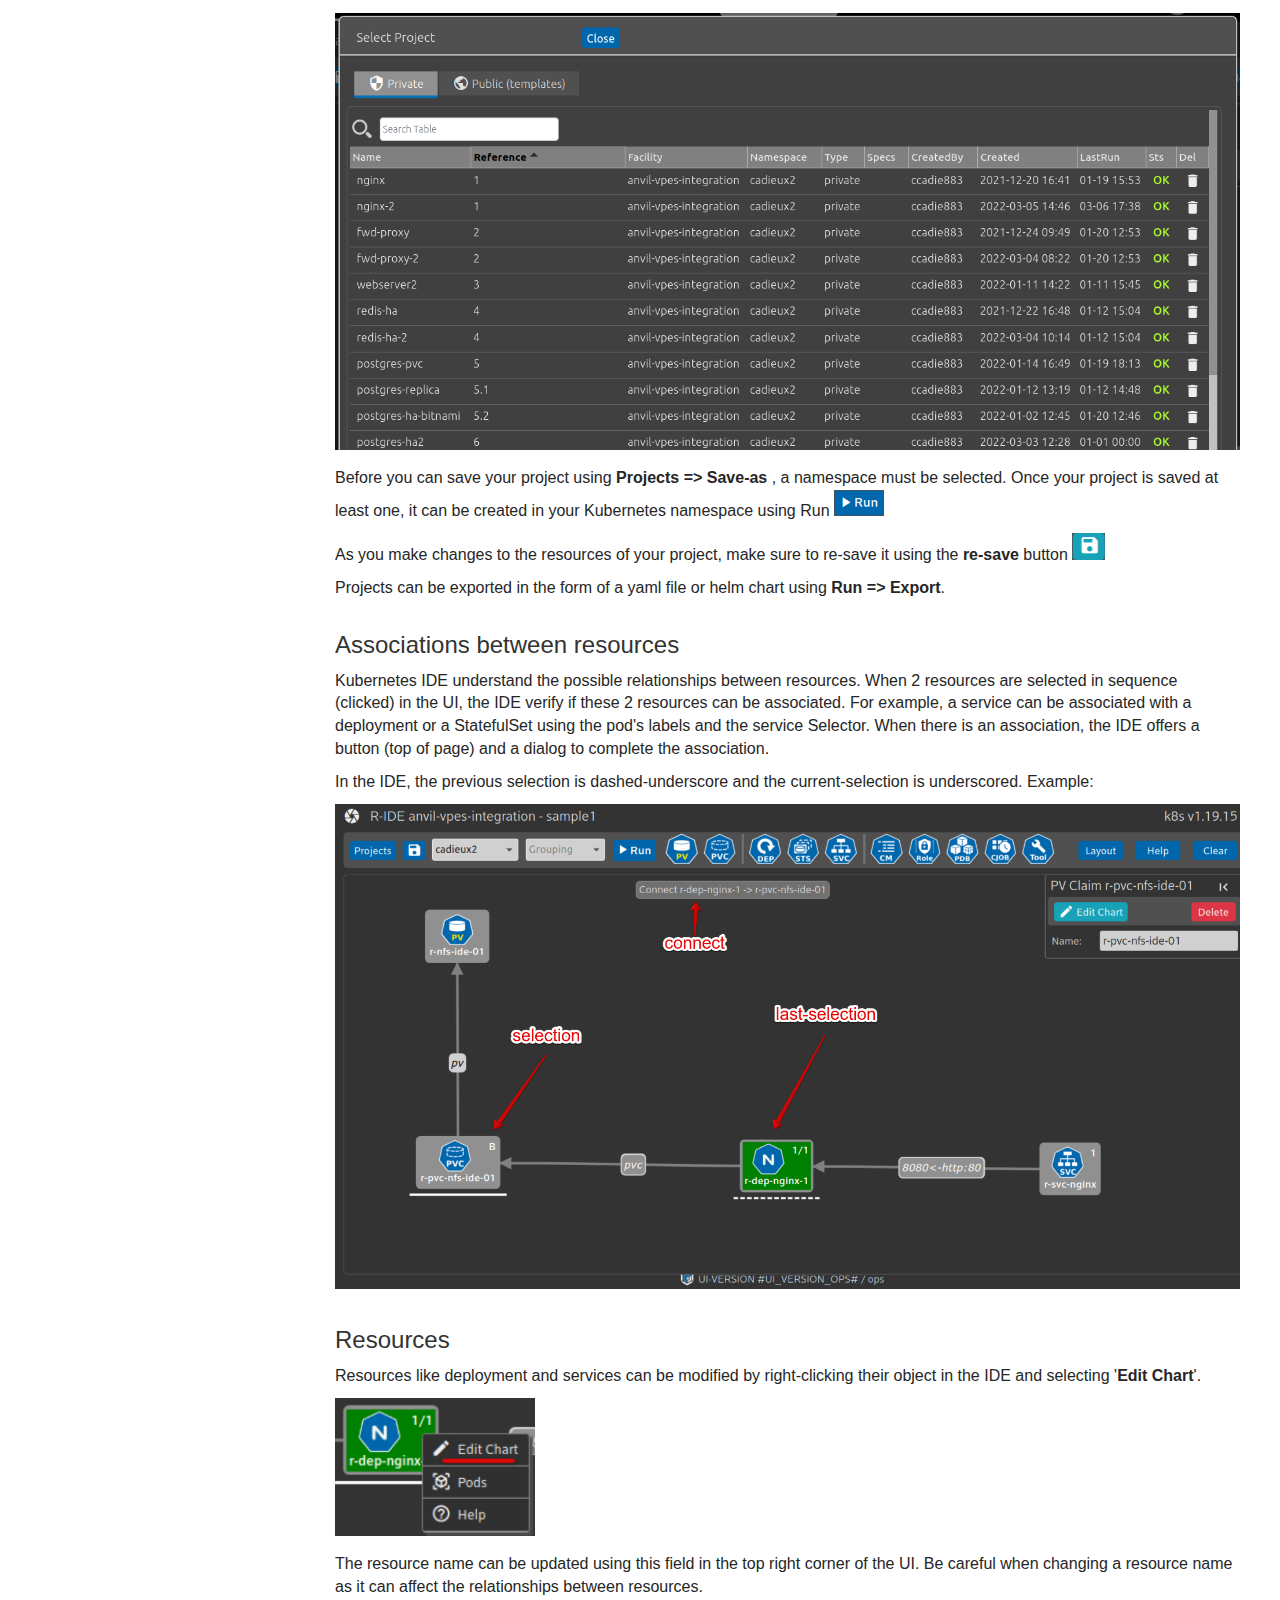
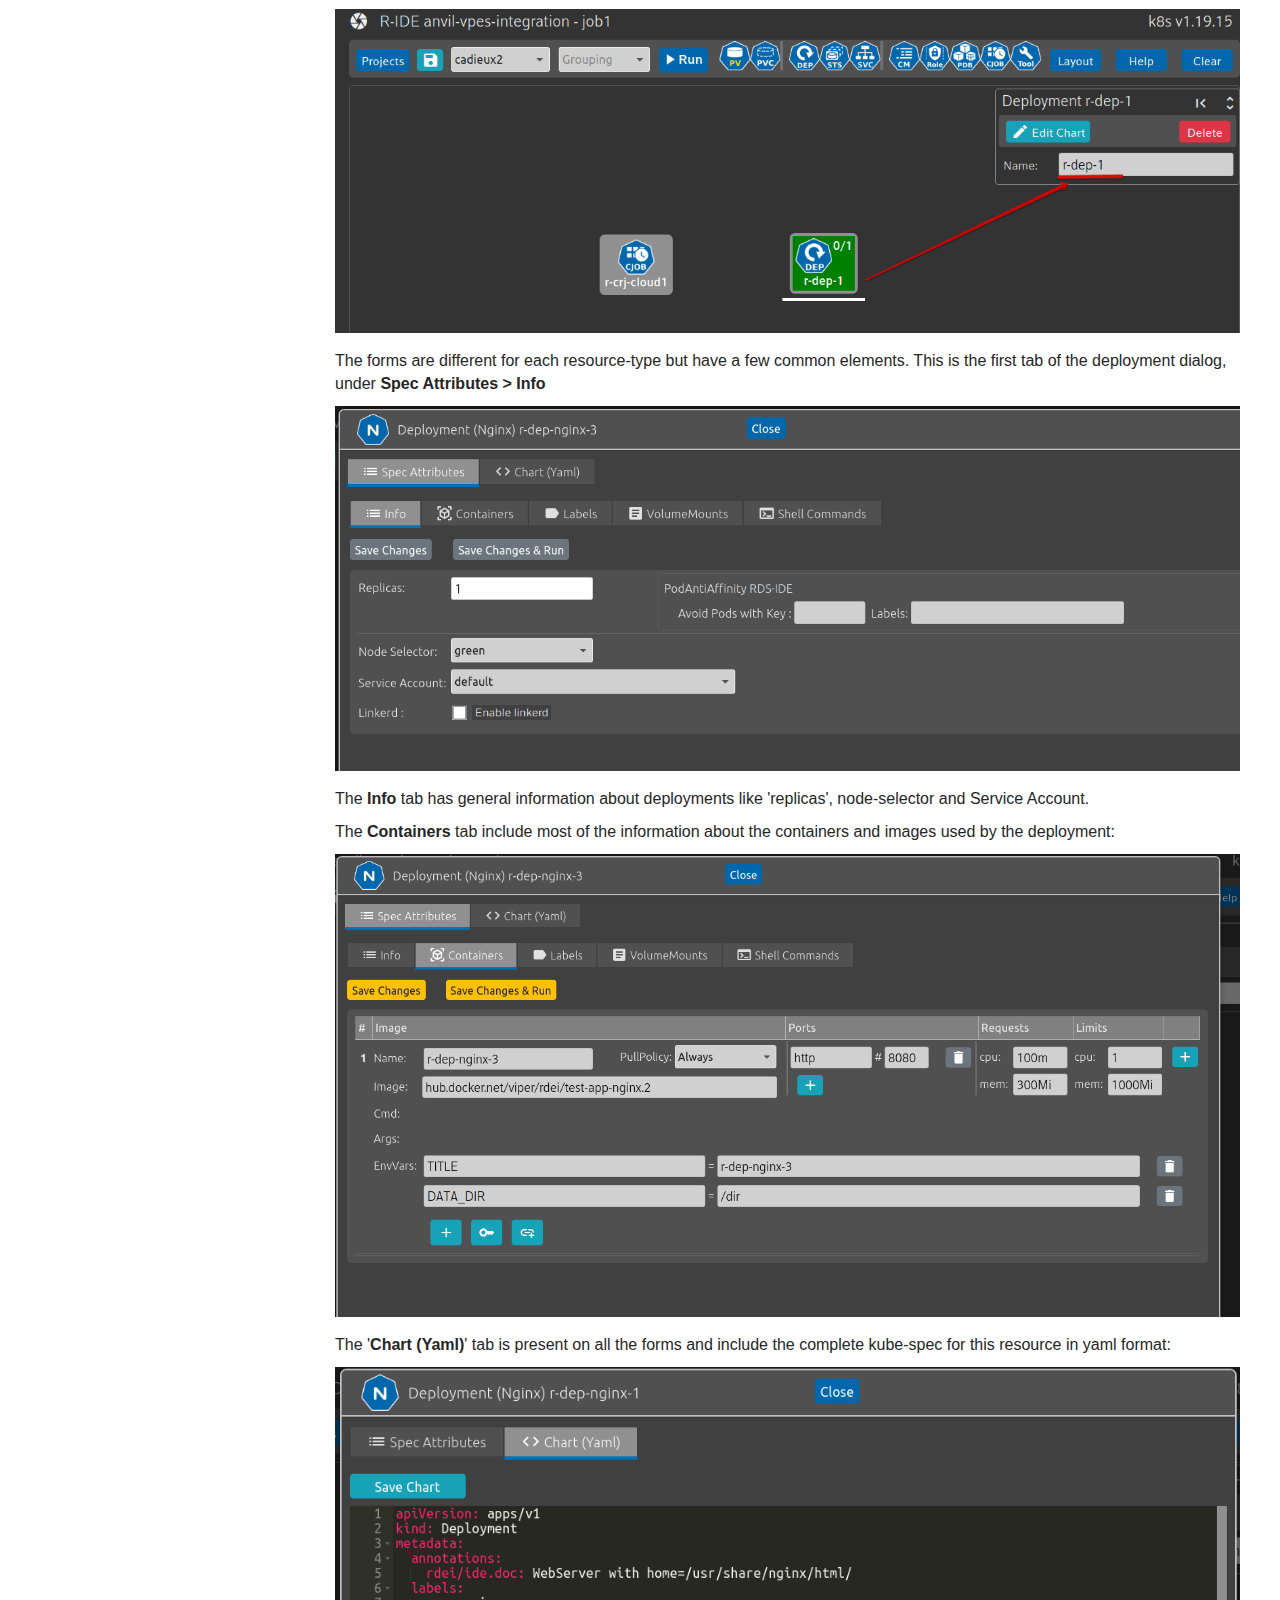
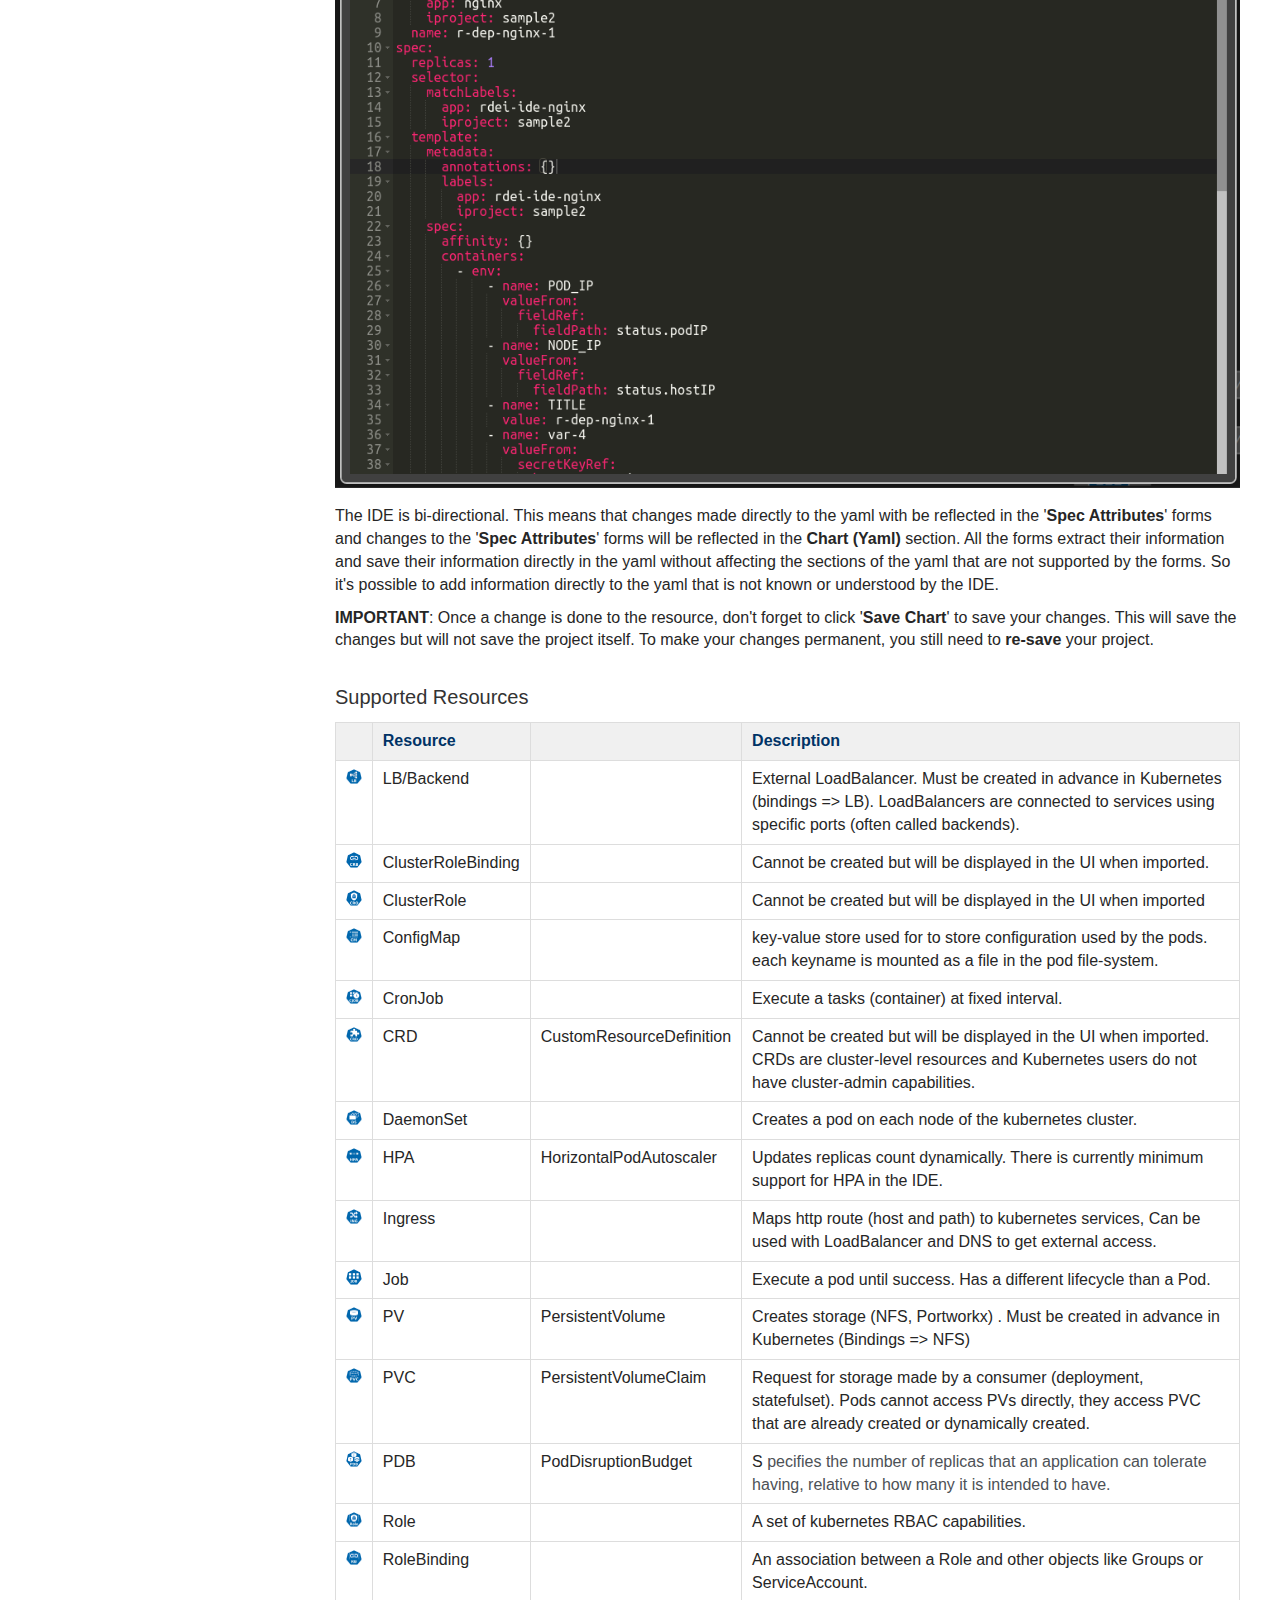
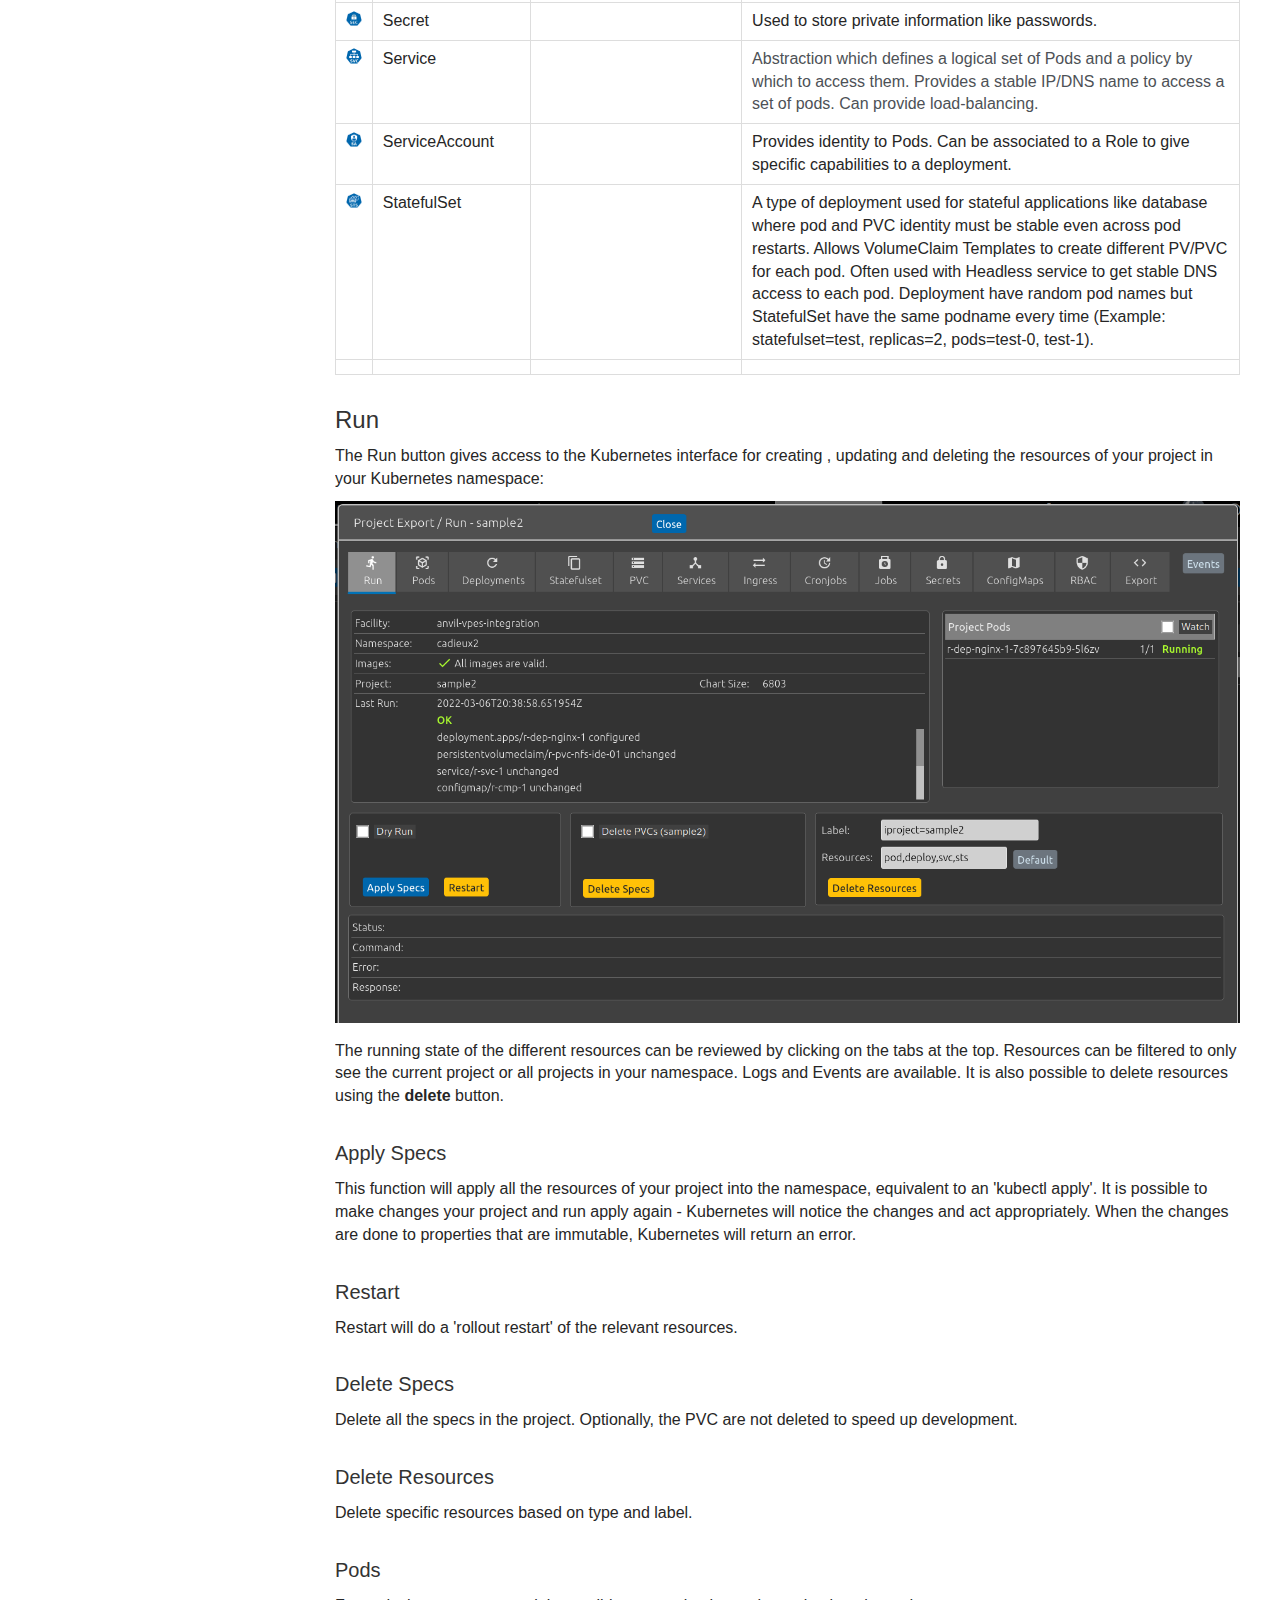
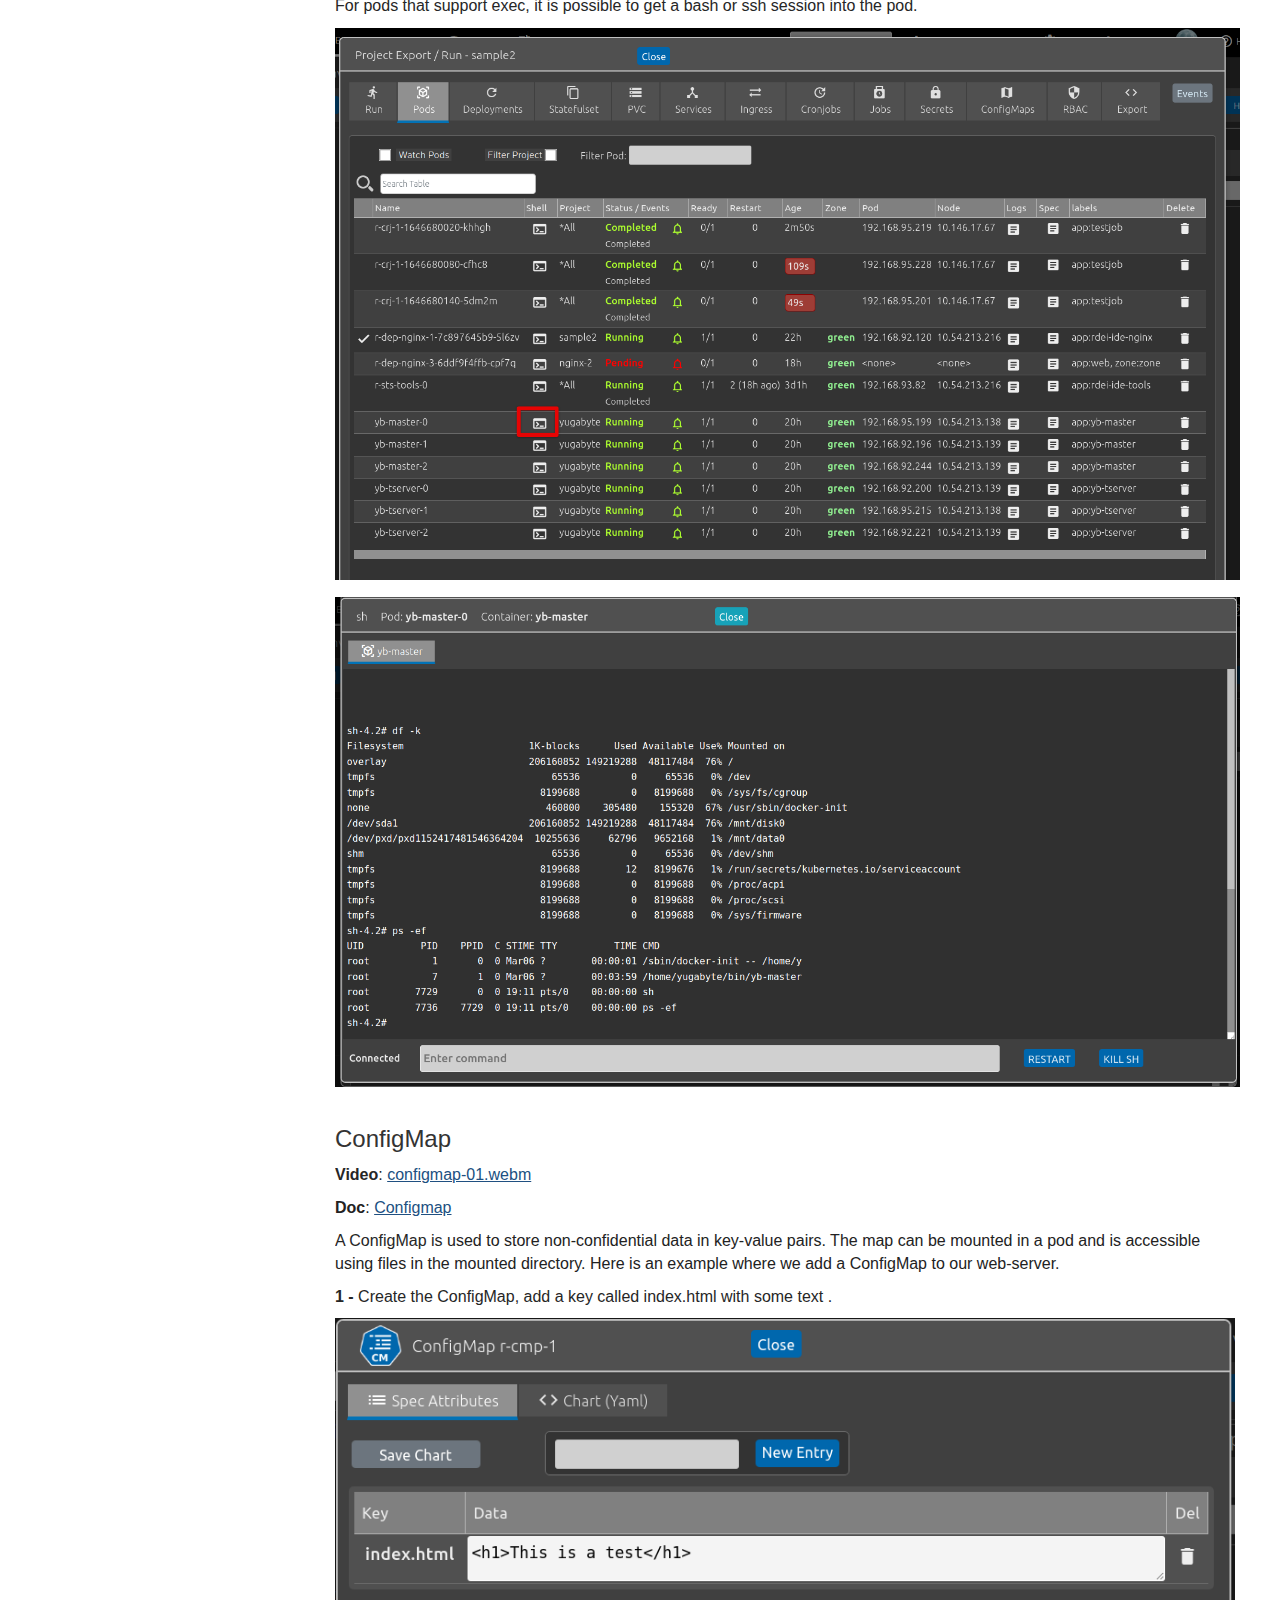
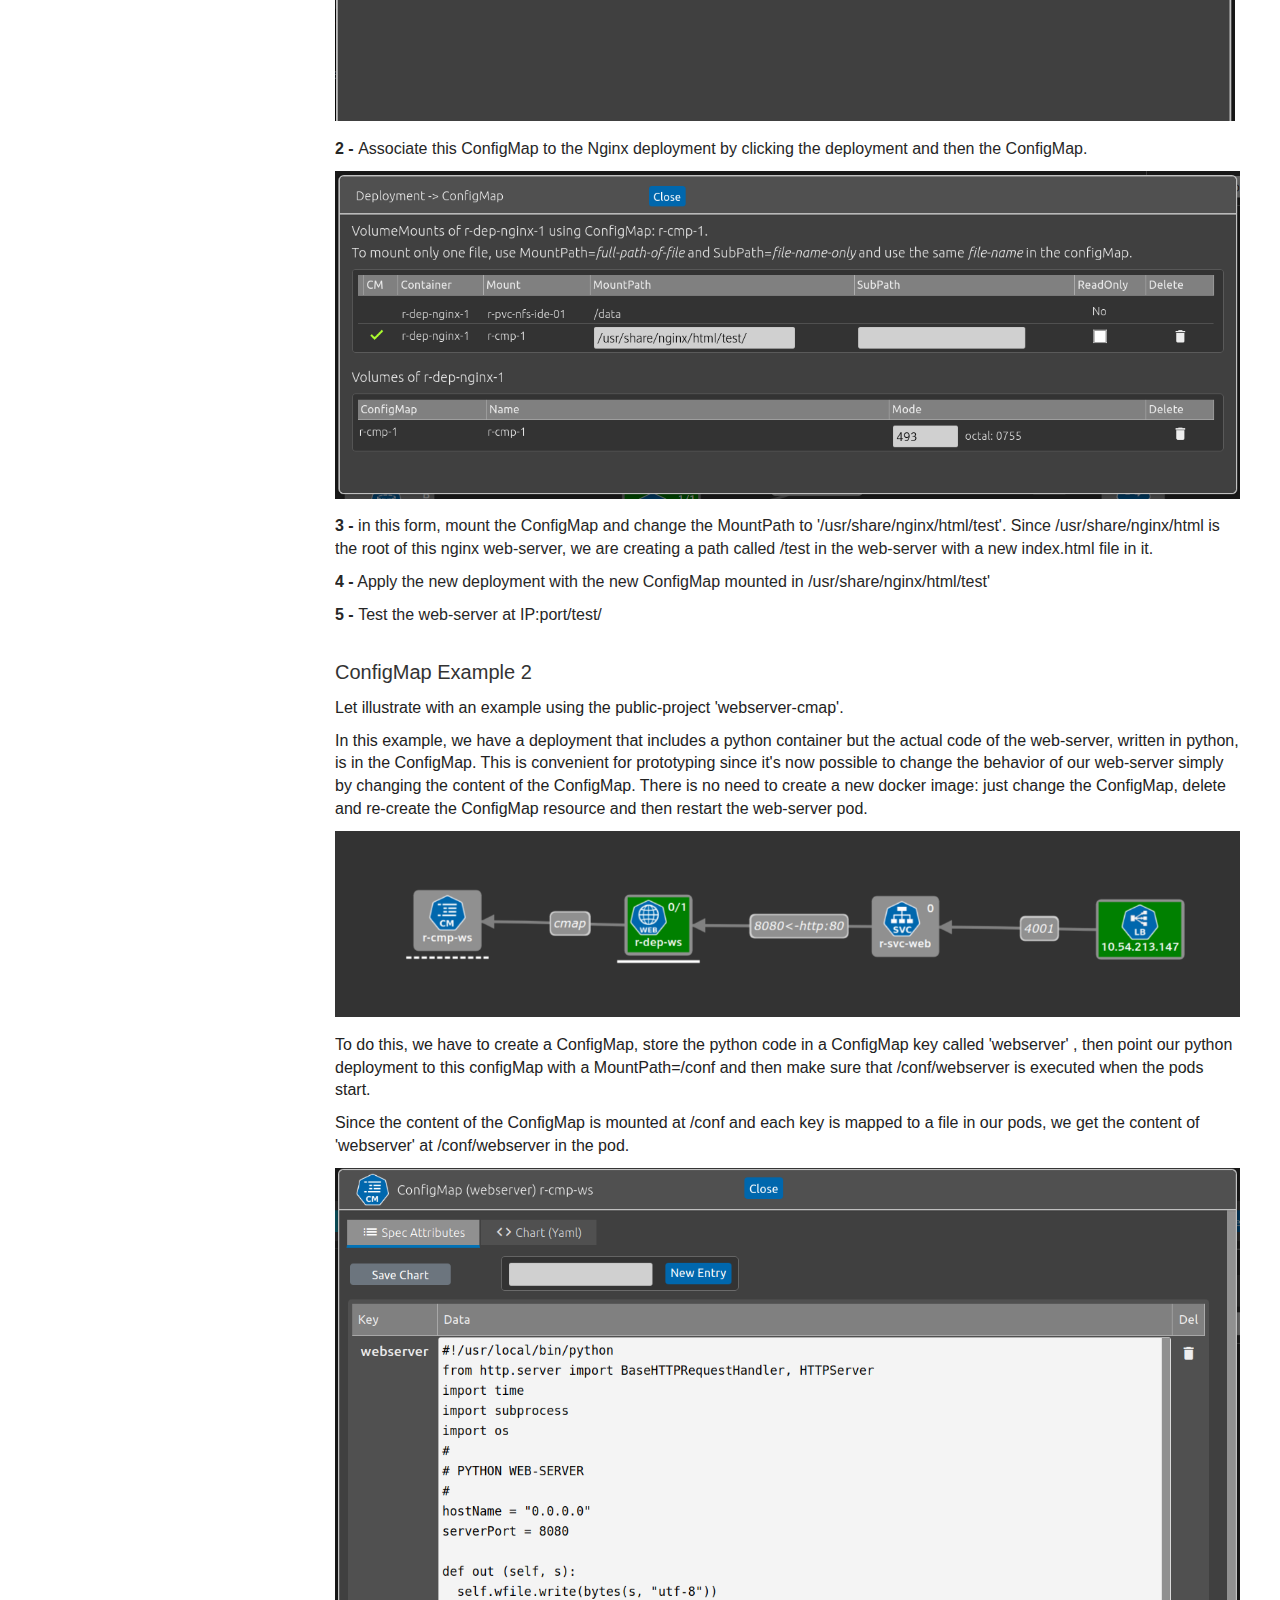
==== commit 5785face: "erad" ====
--- a/ide-doc/RDEI_IDE.html
+++ b/ide-doc/RDEI_IDE.html
@@ -168,7 +168,7 @@
 <p   
 ></p>
 <p   
-><strong class=" ">6 -</strong> Select a <strong class=" ">Kubernetes Load-Balancer </strong>from the list of available Load-Balancers. These resources , just like the NFS PVs should already have been created using <strong class=" ">Bindings =&gt; Load Balancer</strong> in RDEI. Remember to select a green LB if your deployment is in a green zone.</p>
+><strong class=" ">6 -</strong> Select a <strong class=" ">Kubernetes Load-Balancer </strong>from the list of available Load-Balancers. These resources , just like the NFS PVs should already have been created using <strong class=" ">Bindings =&gt; Load Balancer</strong> in IDE. Remember to select a green LB if your deployment is in a green zone.</p>
 <p   
 ><img  class="confluence-embedded-image"  src="images/download/attachments/953581669/lb-be-select.png" alt="images/download/attachments/953581669/lb-be-select.png" width="1100"  />
     </p>
@@ -196,7 +196,7 @@
 <p   
 ></p>
 <p   
->Nginx is accessible by anybody at Comcast on the LoadBalancer at IP=10.54.213.147 and port 4002:</p>
+>Nginx is accessible by anybody on the LoadBalancer at IP=10.54.213.147 and port 4002:</p>
 <p   
 ><img  class="confluence-embedded-image confluence-content-image-border"  src="images/download/attachments/953581669/ws.png" alt="images/download/attachments/953581669/ws.png" width="1000" height="480" />
     </p>
@@ -914,25 +914,25 @@
 <p   
 ><strong class=" ">Doc</strong>: <a  class="external-link" href="https://kubernetes.io/docs/concepts/services-networking/ingress/">Ingress</a></p>
 <p   
->If you have the nginx-ingress-controller installed in your namespace (<a  class="external-link" href="https://github.comcast.com/k8s-eng/rdei-applications/tree/master/nginx-ingress-proxy">https://github.comcast.com/k8s-eng/rdei-applications/tree/master/nginx-ingress-proxy</a>), you can use the ingress resource to control access to your services using only one LoadBalancer. The ingress-controller allow to specify different services for different url host and path. This is the form where host and paths can be added:</p>
+>If you have the nginx-ingress-controller installed in your namespace , you can use the ingress resource to control access to your services using only one LoadBalancer. The ingress-controller allow to specify different services for different url host and path. This is the form where host and paths can be added:</p>
 <p   
 ><img  class="confluence-embedded-image"  src="images/download/attachments/953581669/ingress-01.png" alt="images/download/attachments/953581669/ingress-01.png"   />
     </p>
 <p   
 ></p>
 <p   
->In this example, the ingress is configured to send traffic from chris.comcast.net/app to service r-svc-5 and chris.comcast.net/app2 to service r-svc-1.</p>
+>In this example, the ingress is configured to send traffic from chris.test.net/app to service r-svc-5 and chris.test.net/app2 to service r-svc-1.</p>
 <p   
 >In the IDE, the Ingress resources is created with a job that automatically creates the self-signed certificates needed by the ingress and saves them in a Secret. For applications that are composed of multiple micro-services, each with their own kubernetes Service, ingress is a very convenient way to manage routes.</p>
 <p   
 >Ingress can be tested using curl for example:</p>
     <div  class="confbox programlisting" style="counter-reset: scroll-code-numbering 1">
                 <div xmlns="http://www.w3.org/1999/xhtml" class="defaultnew syntaxhighlighter scroll-html-formatted-code" data-linenumbers="false" data-firstline="1">
-<div class="line"><code class="plain">$ curl -H </code><code class="string">"Host: chris.comcast.net"</code><code class="plain"> https:</code><code class="comments">//nginx-controller-service/app2    # send request to r-svc-1, called from inside the cluster</code></div>
-<div class="line"><code class="plain">$ curl -H </code><code class="string">"Host: chris.comcast.net"</code><code class="plain"> https:</code><code class="comments">//load-balancer-ip:port/app2       # send request to r-svc-1, called from outside the cluster, if LB is present</code></div>
+<div class="line"><code class="plain">$ curl -H </code><code class="string">"Host: chris.test.net"</code><code class="plain"> https:</code><code class="comments">//nginx-controller-service/app2    # send request to r-svc-1, called from inside the cluster</code></div>
+<div class="line"><code class="plain">$ curl -H </code><code class="string">"Host: chris.test.net"</code><code class="plain"> https:</code><code class="comments">//load-balancer-ip:port/app2       # send request to r-svc-1, called from outside the cluster, if LB is present</code></div>
 <div class="line"><code class="plain"># start port-forwarding</code></div>
 <div class="line"><code class="plain">$ kubectl port-forward service/nginx-controller-service </code><code class="value">9090</code><code class="plain">:</code><code class="value">443</code><code class="plain"> &amp;           # port-forwarding    </code></div>
-<div class="line"><code class="plain">$ curl -H </code><code class="string">"Host: chris.comcast.net"</code><code class="plain"> https:</code><code class="comments">//localhost:9090/app2              # using port-forwarding outside of cluster.  </code></div>
+<div class="line"><code class="plain">$ curl -H </code><code class="string">"Host: chris.test.net"</code><code class="plain"> https:</code><code class="comments">//localhost:9090/app2              # using port-forwarding outside of cluster.  </code></div>
 </div>
     </div>
 <p   
@@ -1017,7 +1017,7 @@
 <strong class=" ">Import in IDE</strong>    </span>
  to import the specs in your project. Currently , the Kubernetes IDE cannot import helm charts.</p>
 <p   
->When specs are imported, they are modified to work with RDEI:</p>
+>When specs are imported, they are modified to work with IDE:</p>
 <ul class=" "><li class=" "><p   
 >CPU/MEM requests/limits are added when missing.</p>
 </li><li class=" "><p   
@@ -1032,7 +1032,7 @@
 <p   
 ></p>
 <p   
->The IDE will refuse to <strong class=" ">Run=&gt;Apply</strong> the specs if the images are not in hub.comcast.net. The dialog <strong class=" ">Projects =&gt; Image Processing</strong> can be used to help the conversion of the images.</p>
+>The IDE will refuse to <strong class=" ">Run=&gt;Apply</strong> the specs if the images are not in hub.test.net. The dialog <strong class=" ">Projects =&gt; Image Processing</strong> can be used to help the conversion of the images.</p>
 <p   
 >Note: The project must be saved before Image Processing can be used.</p>
 <p   
@@ -1068,7 +1068,7 @@
             </td>
                 <td  class="confluenceTd" rowspan="1" colspan="1">
     <p   
->Kubernetes uses zones for security. The green zone has access to Comcast network but not the Internet and can use Persistent Storage. Databases for example should be in green. green can access blue and blue can access the Internet. See <a  class="external-link" href="https://rdei.comcast.net/support/articles/faq">https://rdei.comcast.net/support/articles/faq</a></p>
+>Here the system uses zones for security. </p>
             </td>
         </tr>
     <tr>
@@ -1078,7 +1078,7 @@
             </td>
                 <td  class="confluenceTd" rowspan="1" colspan="1">
     <p   
->StatefulSet use VolumeClaimTemplates to dynamically generate Portworx PV and corresponding PVC. This requires that the pods run on nodes where Portworx is present. The spec.template.spec.schedulerName='stork' is used to schedule pods on the correct nodes. This scheduler is automatically selected by the IDE for StatefulSet. VolumeClaimTemplates also need Public Storage Classes allocation in your Kubernetes namepace. See <a  class="external-link" href="https://stage.rdei.comcast.net/support/articles/creating-public-storage">https://stage.rdei.comcast.net/support/articles/creating-public-storage</a></p>
+>StatefulSet use VolumeClaimTemplates to dynamically generate Portworx PV and corresponding PVC. This requires that the pods run on nodes where Portworx is present. The spec.template.spec.schedulerName='stork' is used to schedule pods on the correct nodes. This scheduler is automatically selected by the IDE for StatefulSet. VolumeClaimTemplates also need Public Storage Classes allocation in your Kubernetes namepace. </p>
             </td>
         </tr>
     <tr>
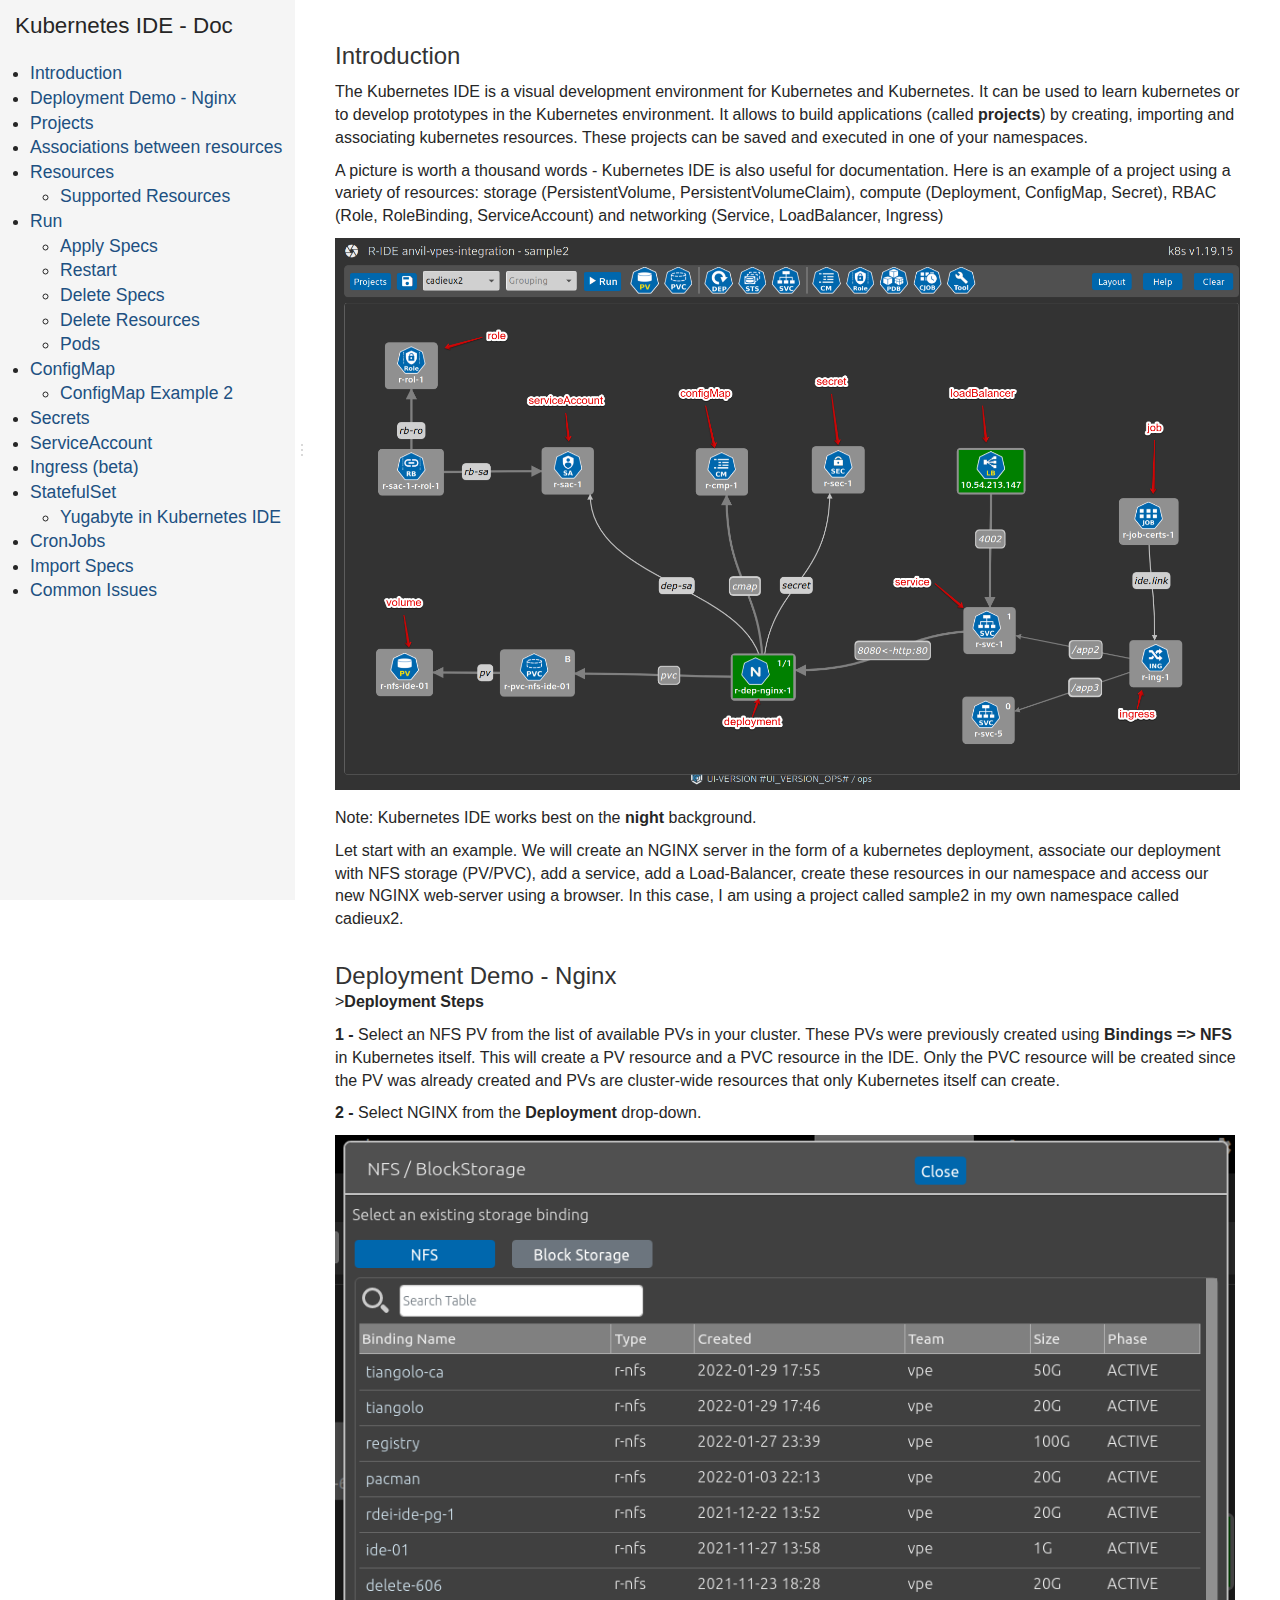
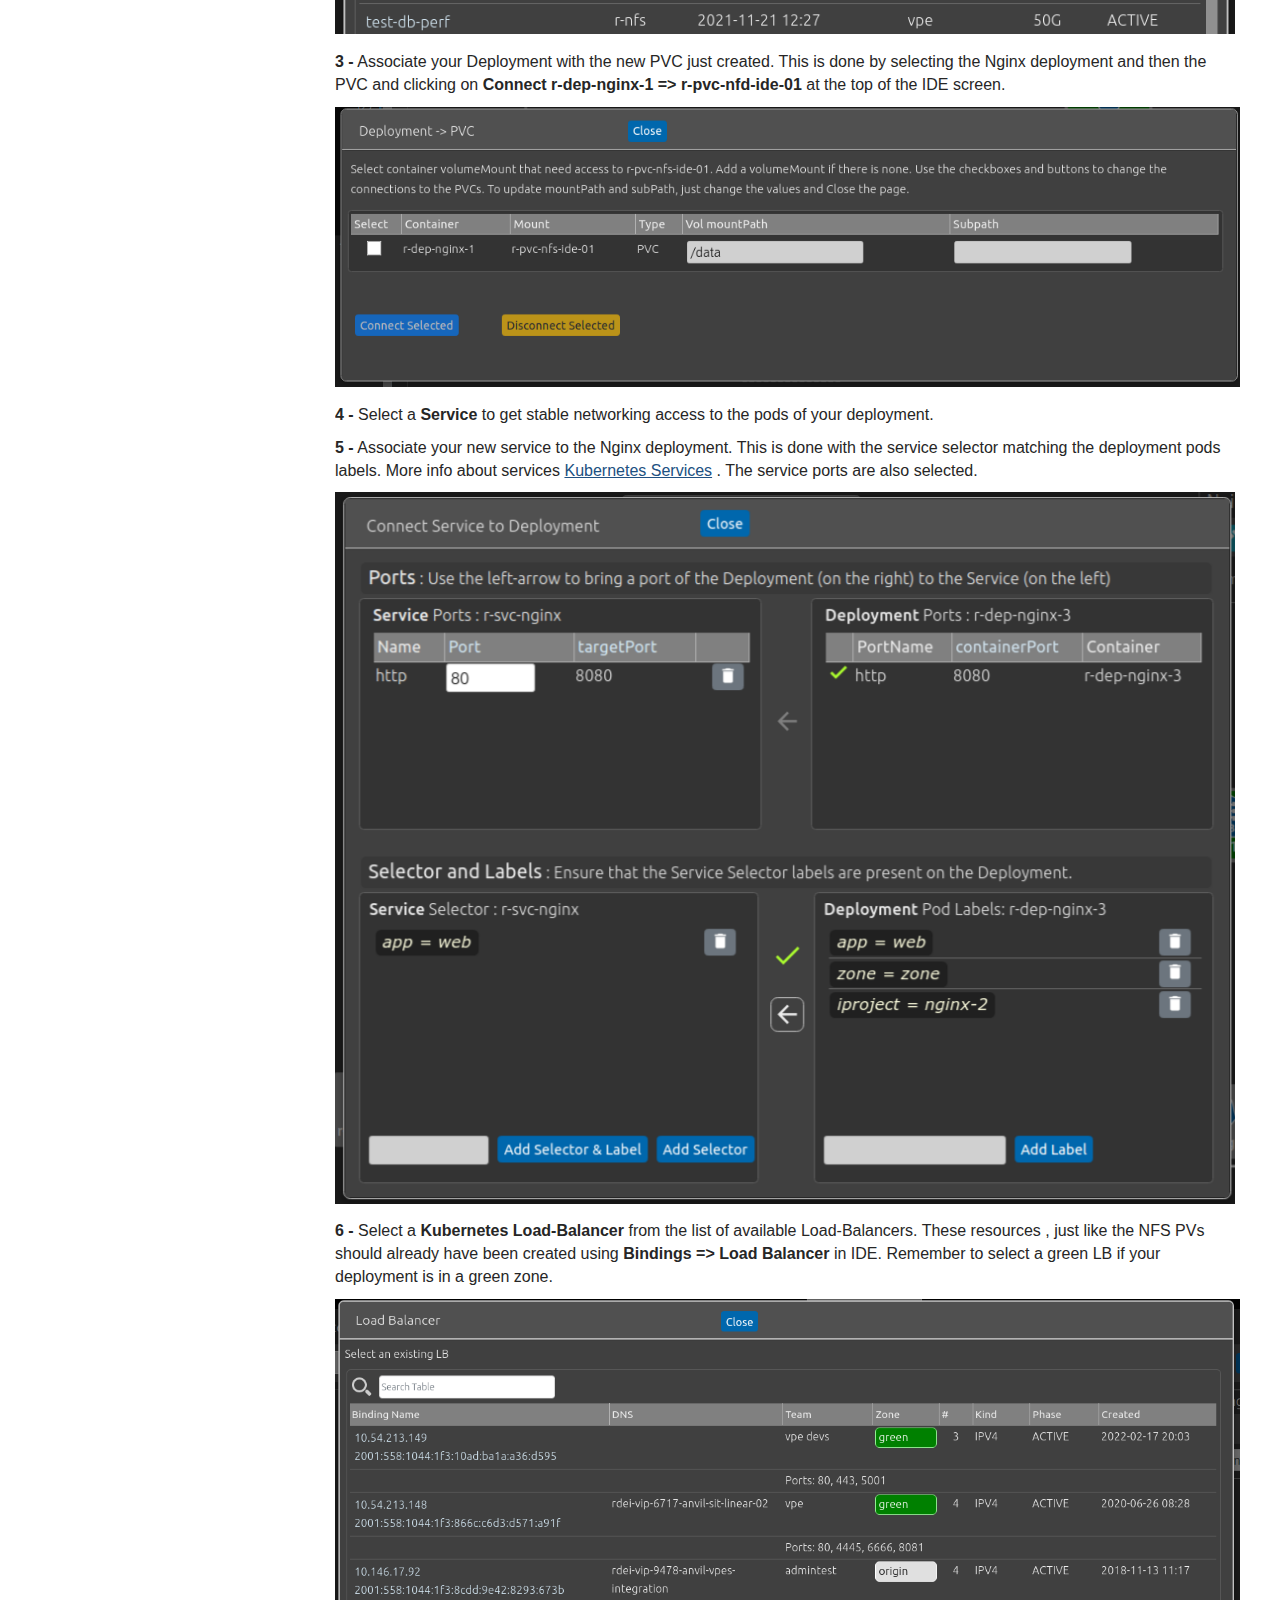
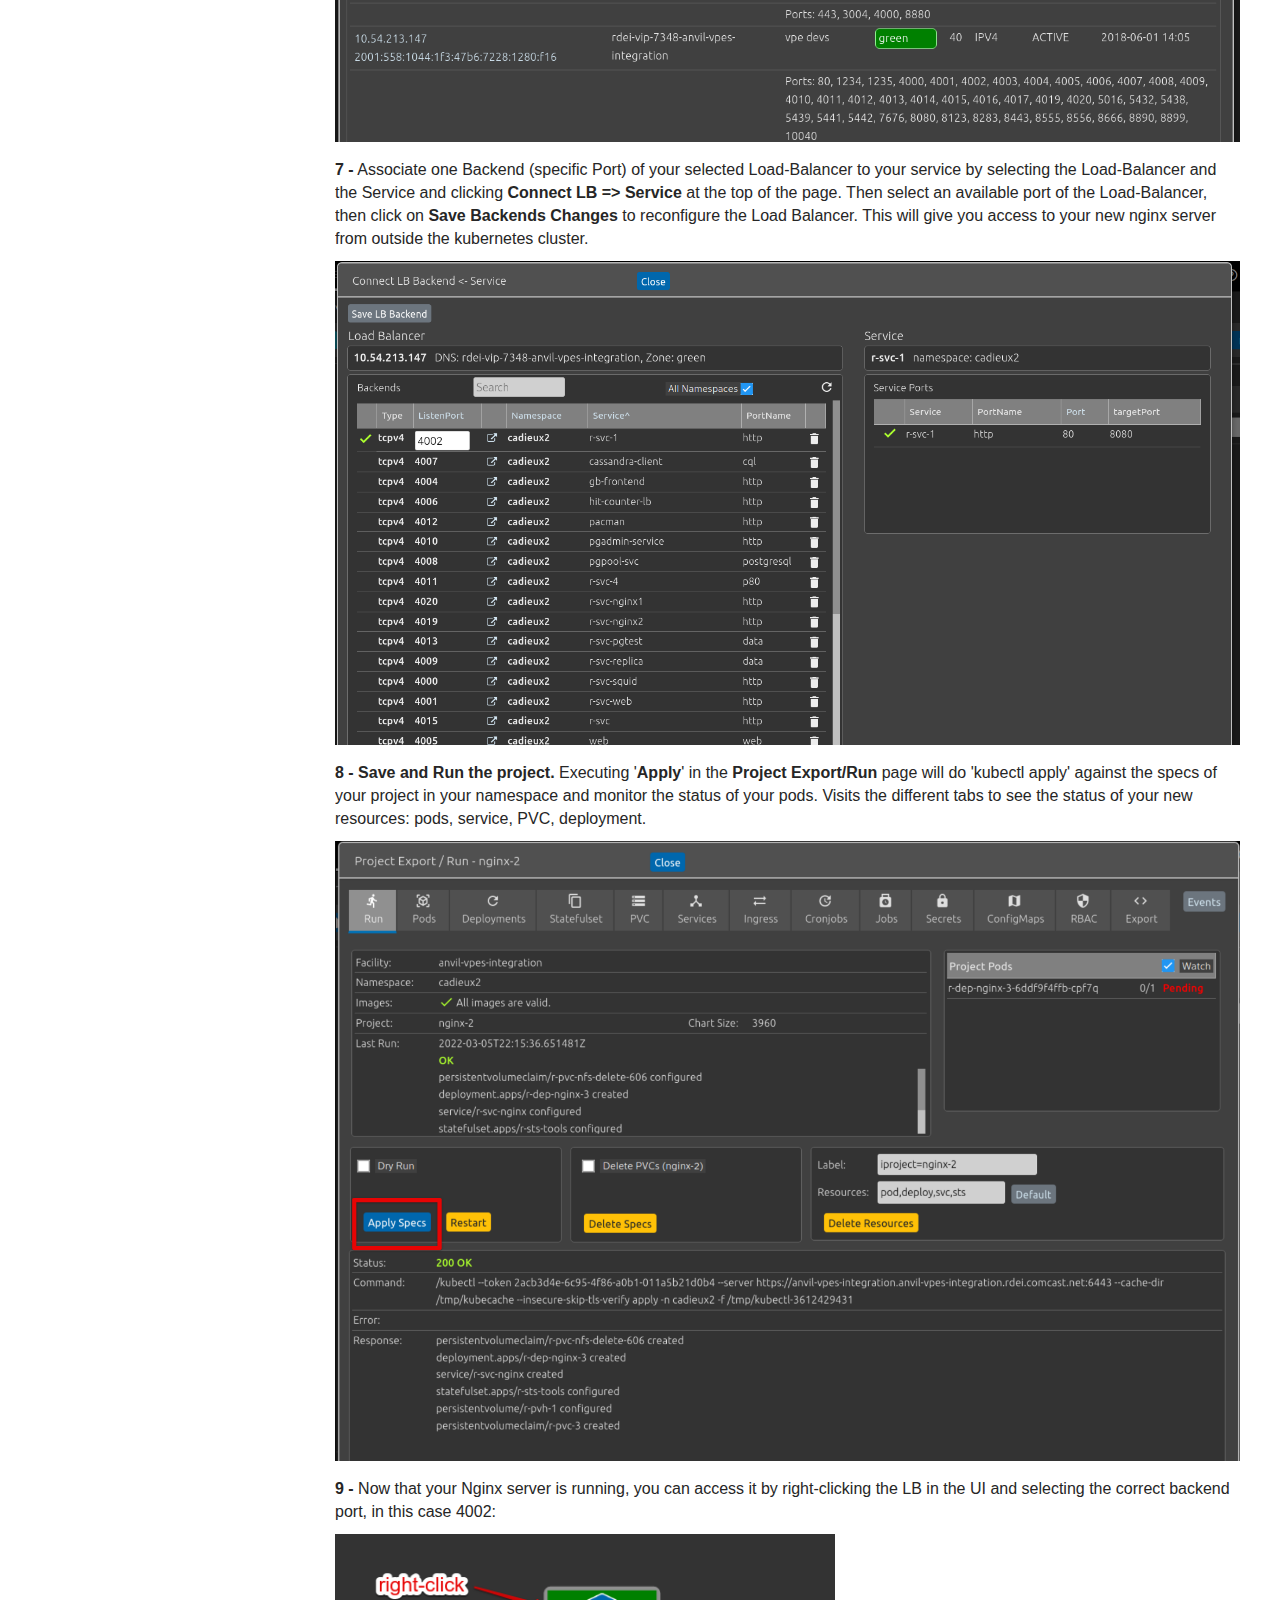
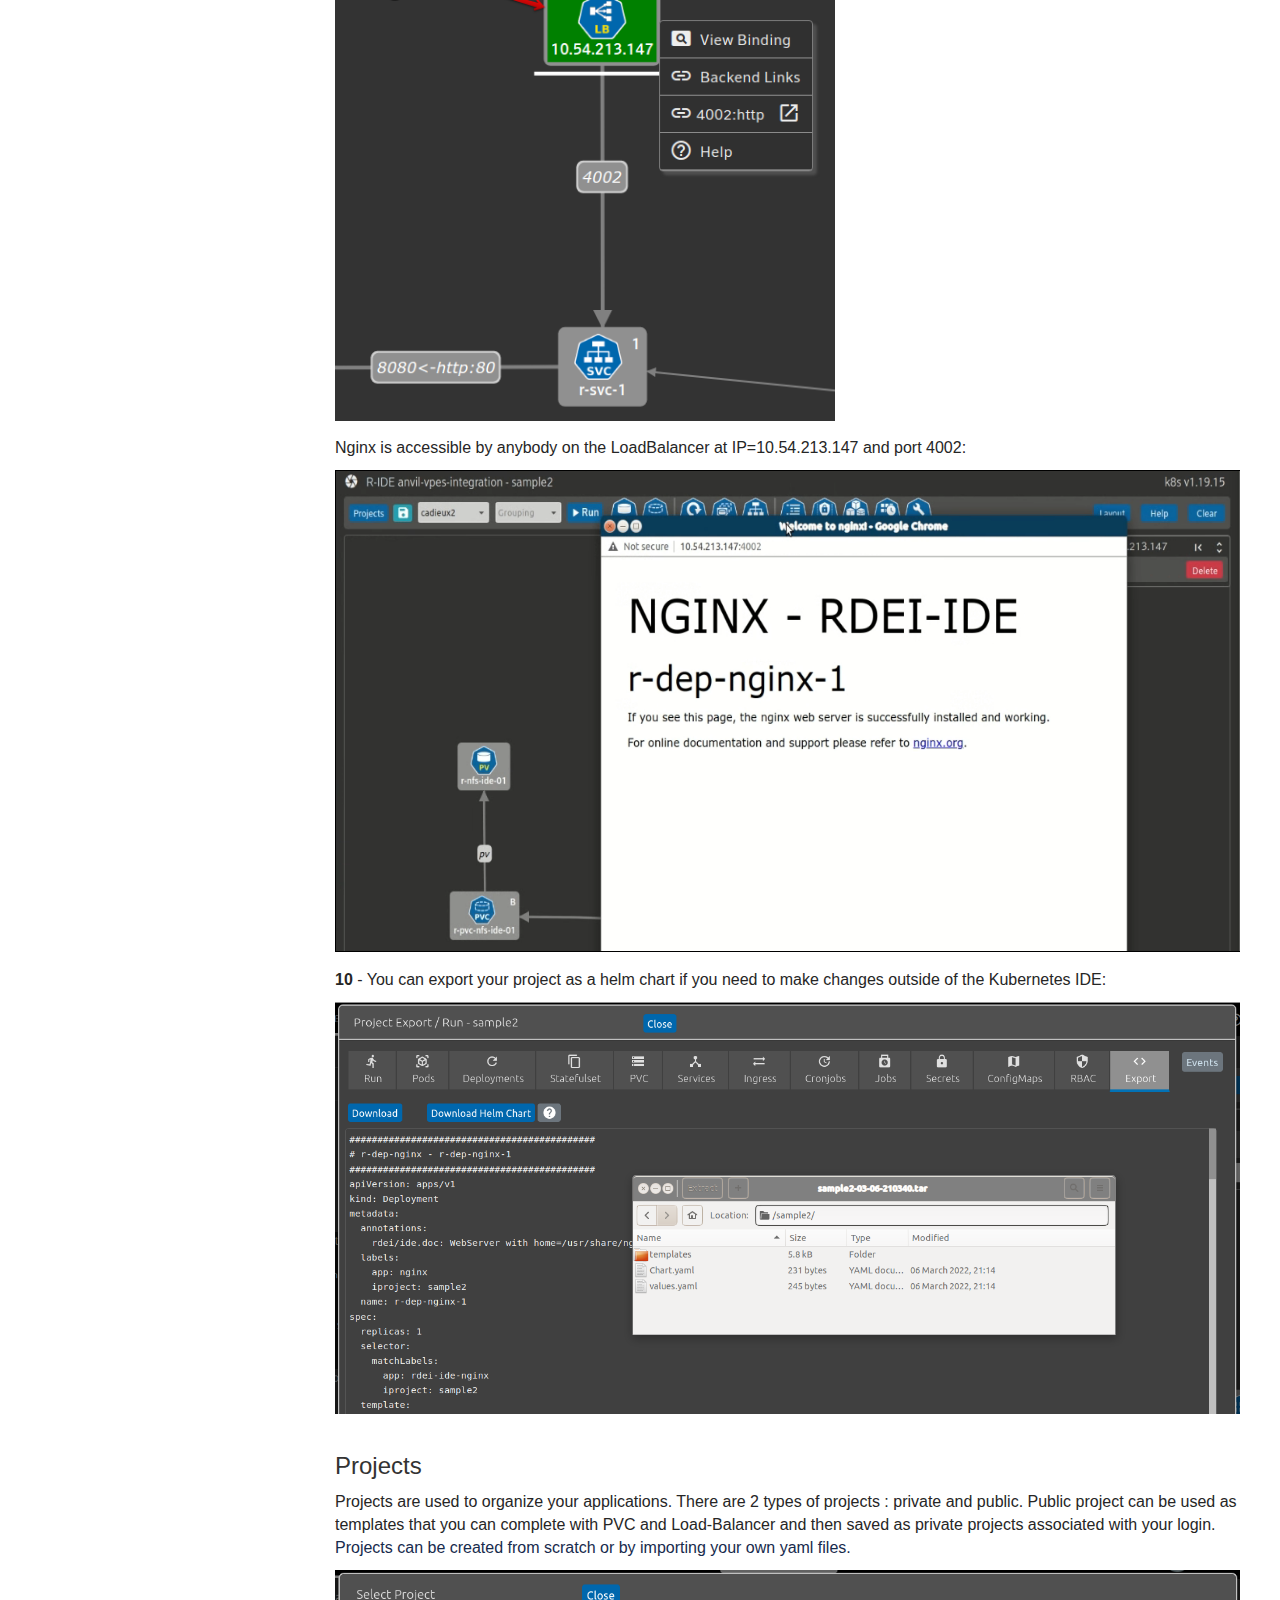
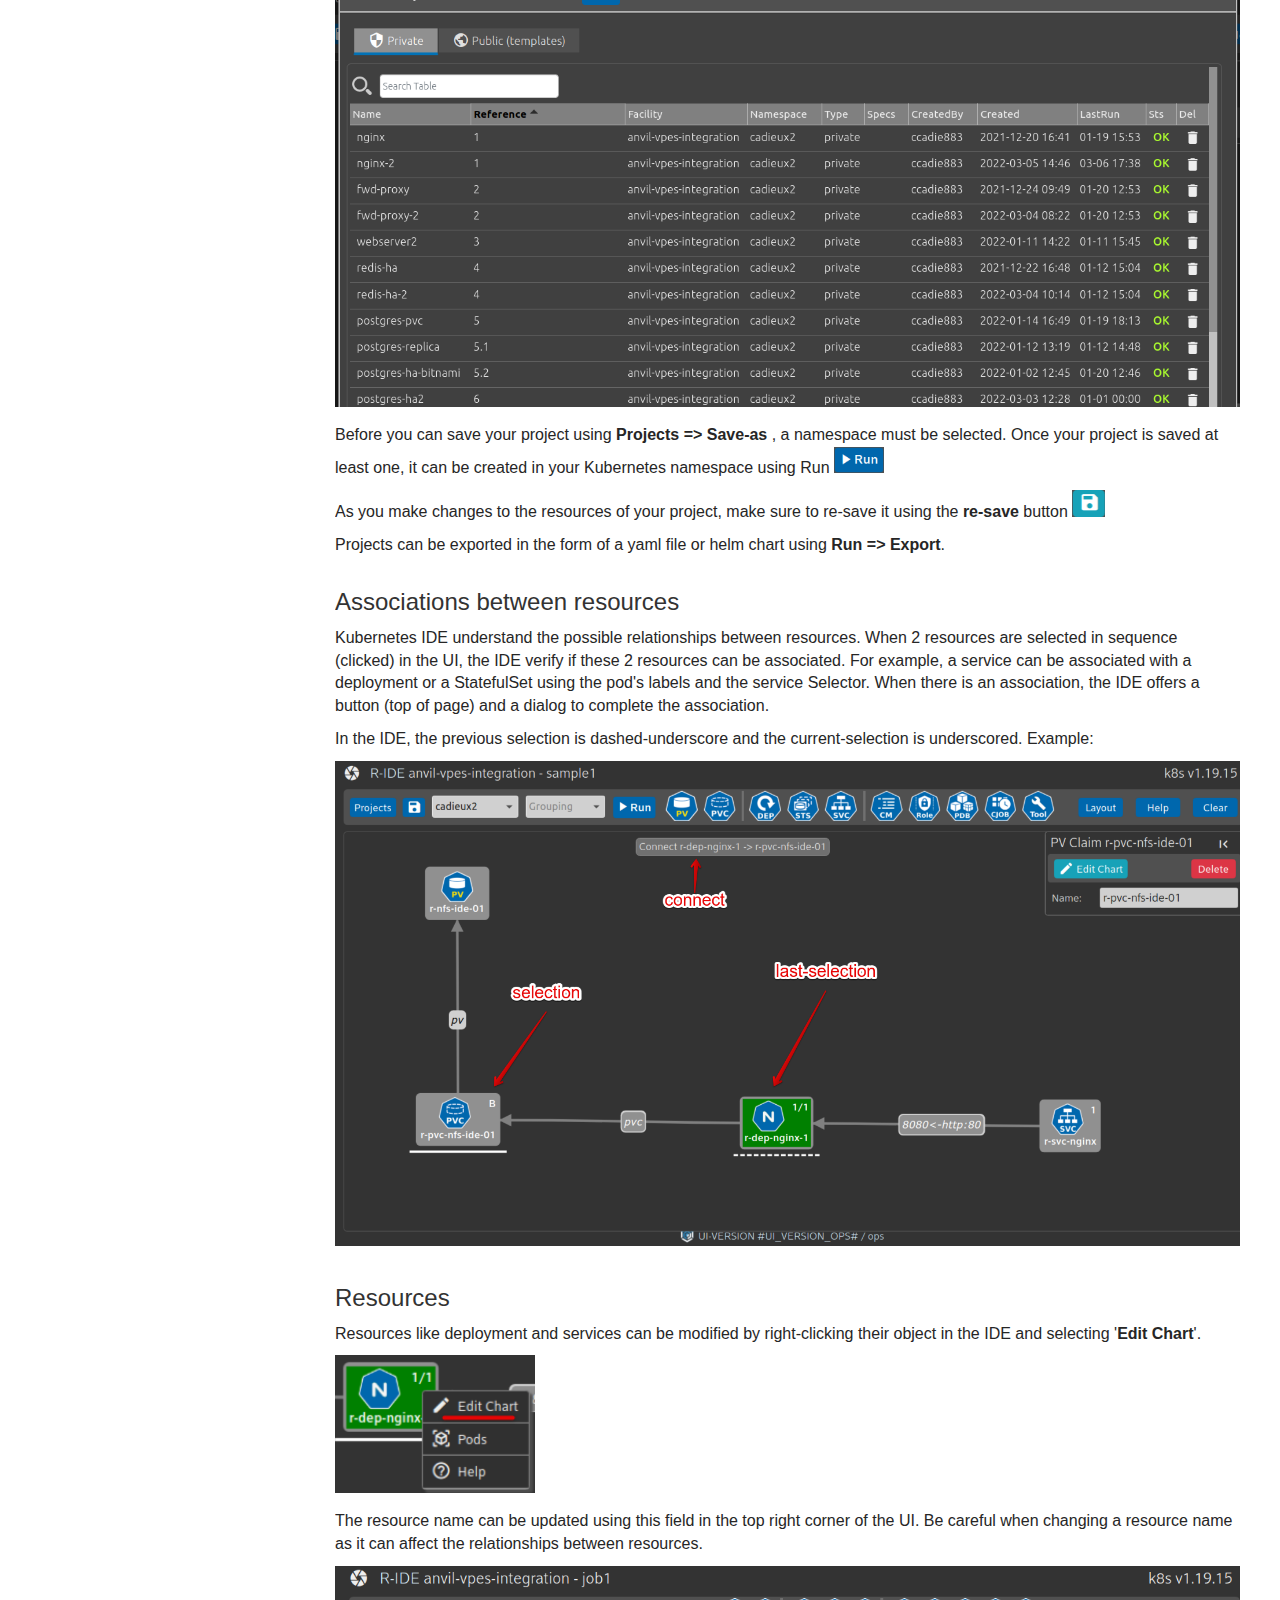
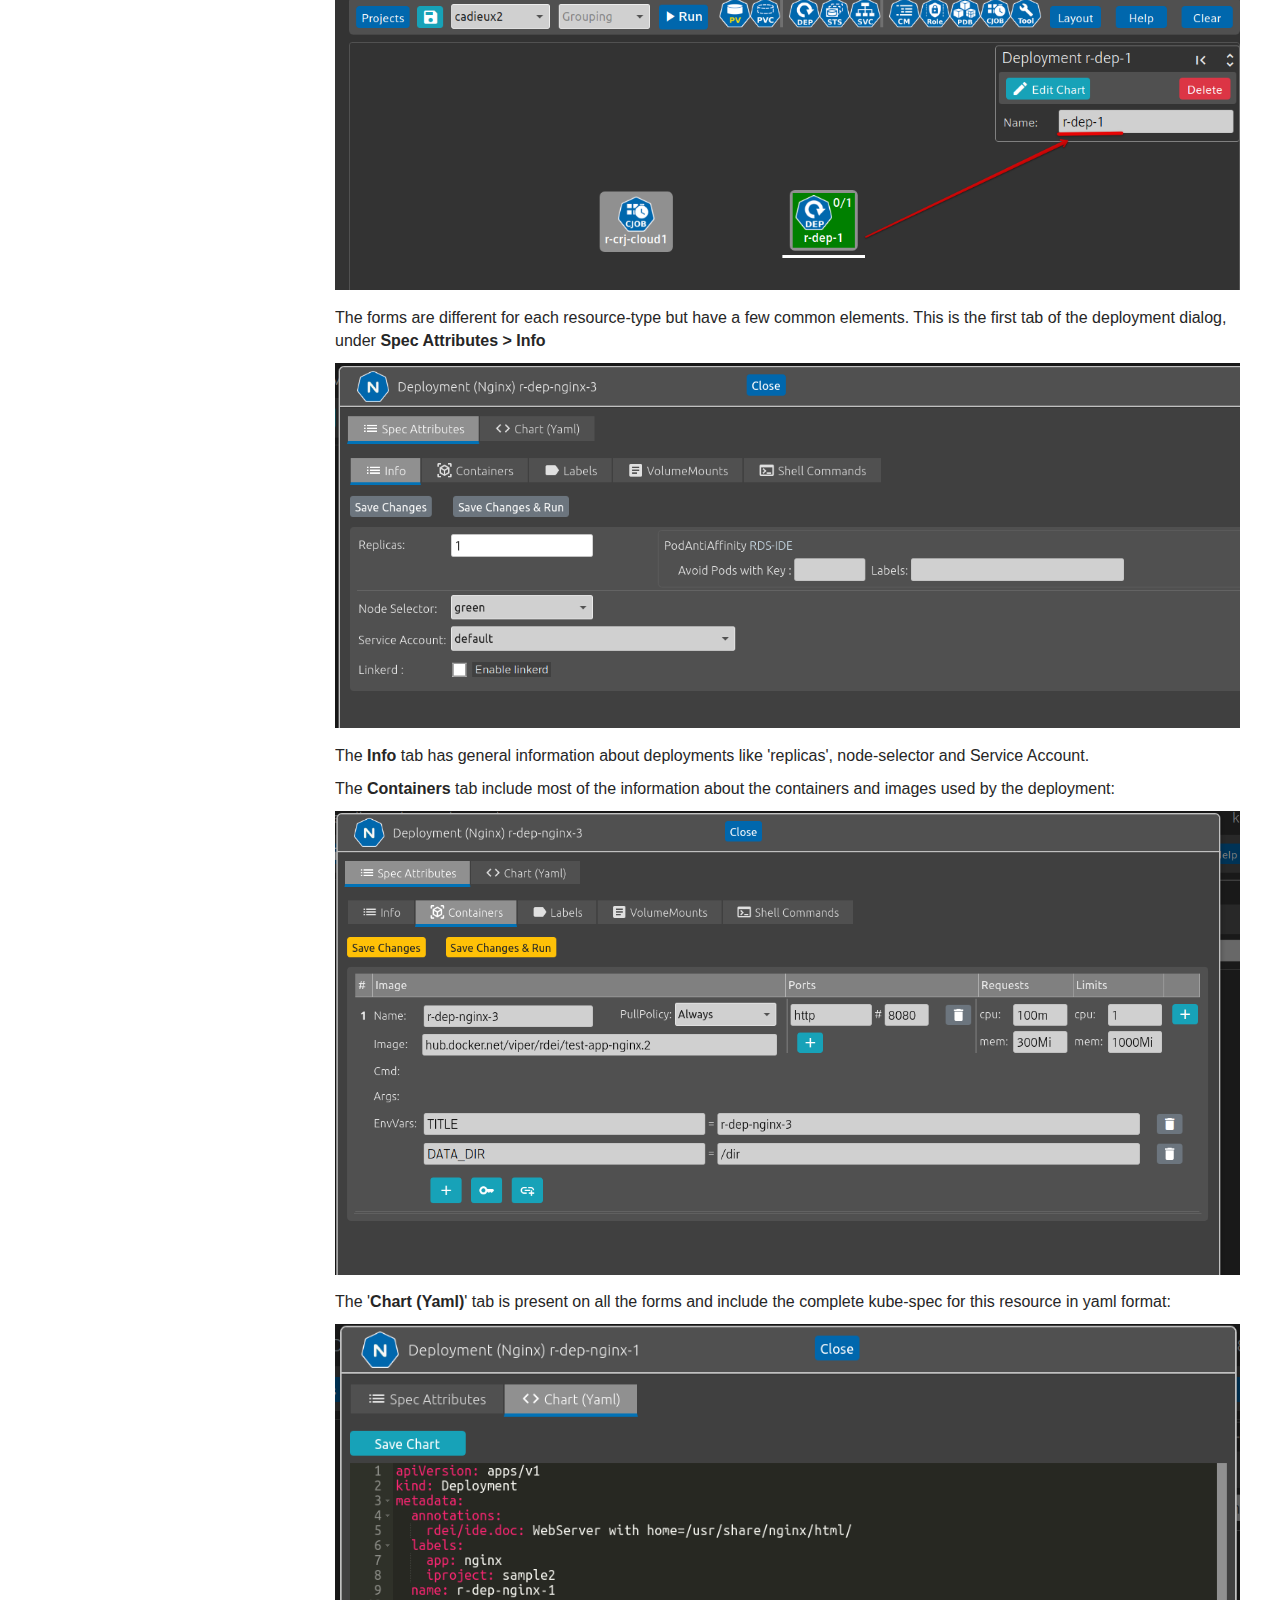
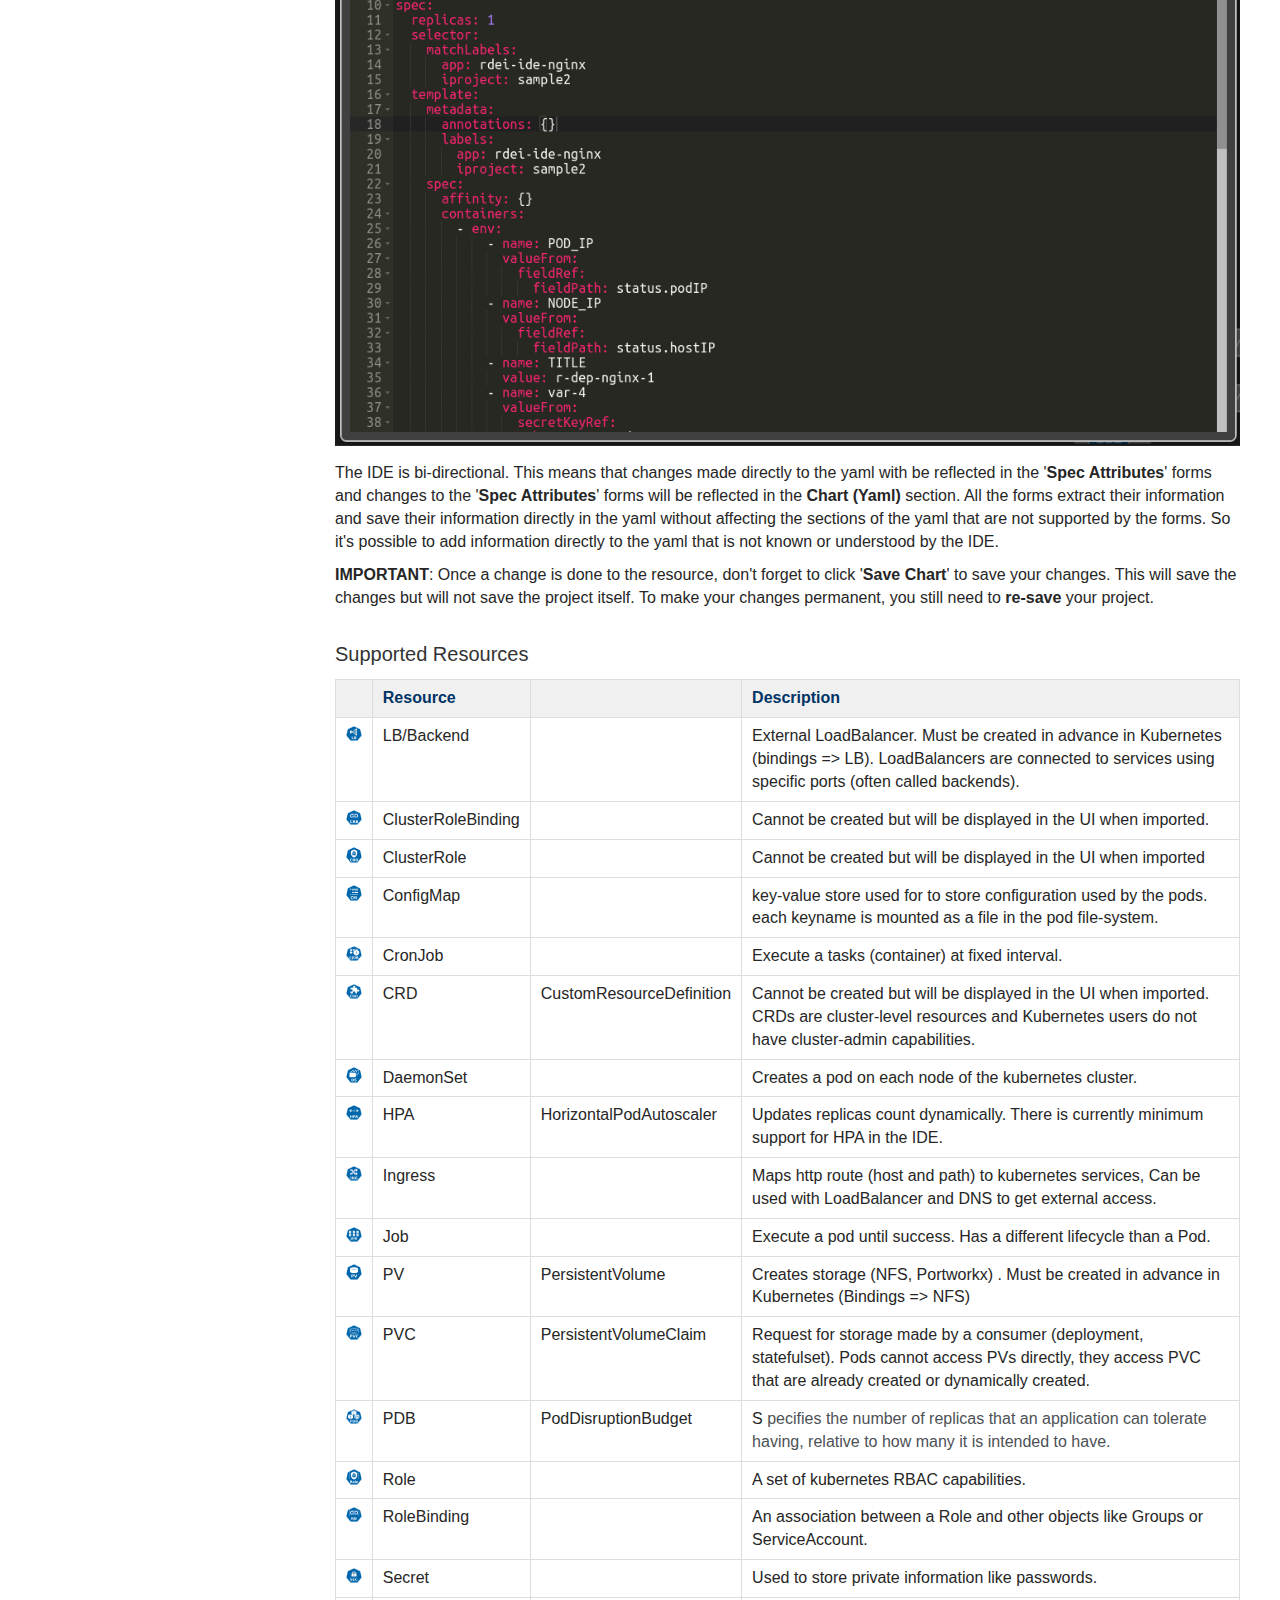
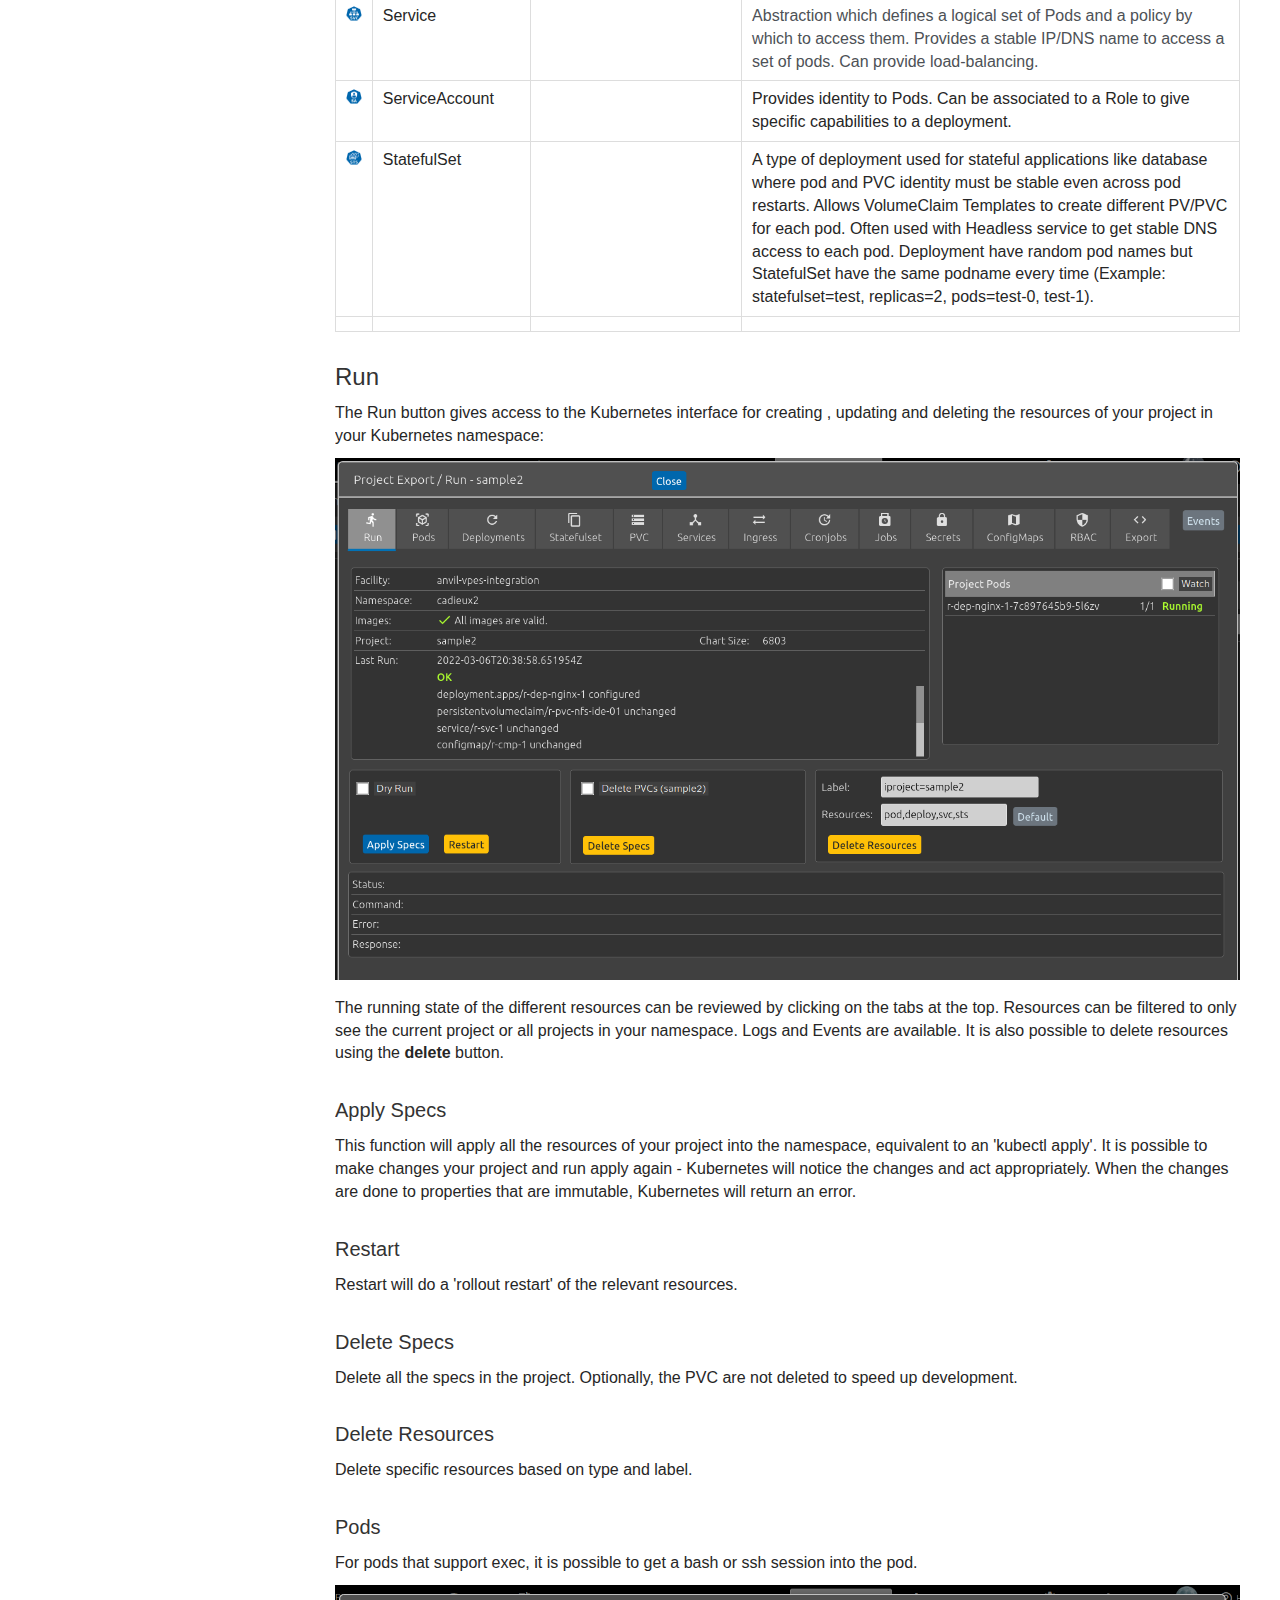
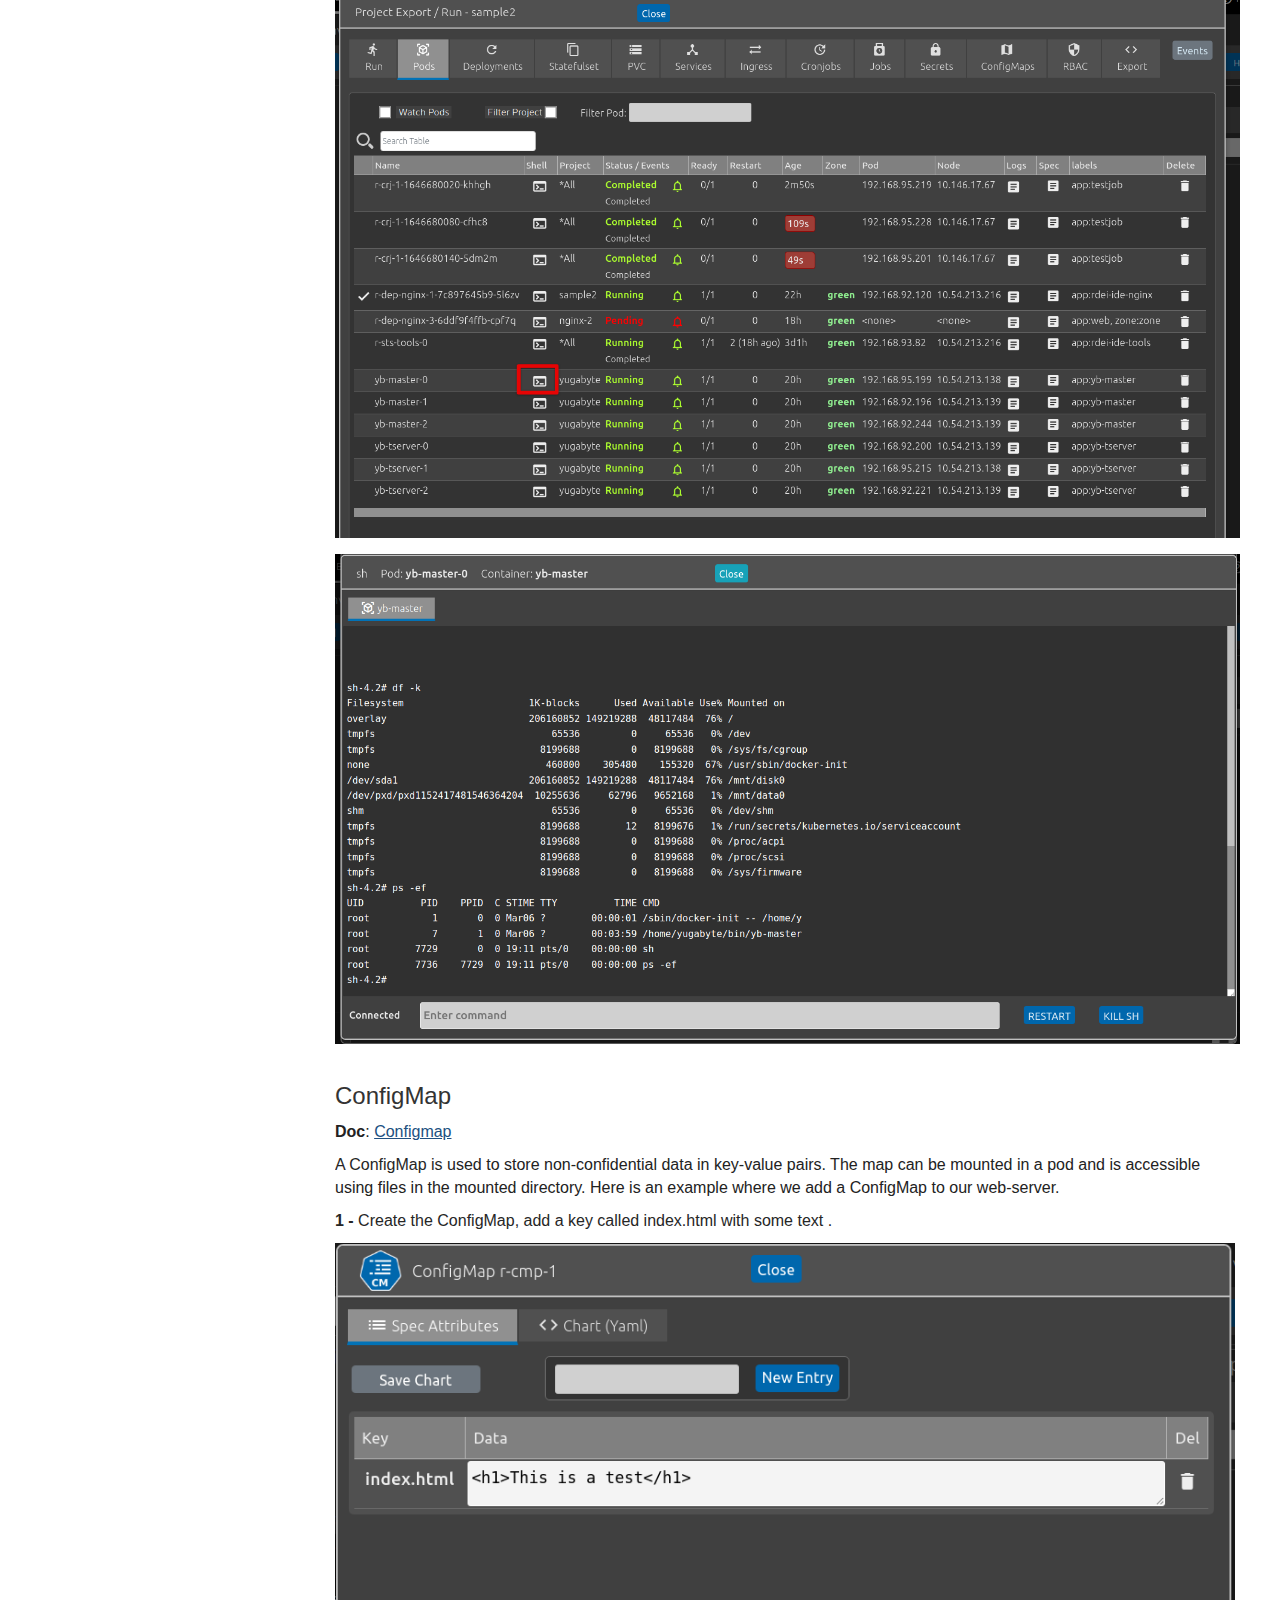
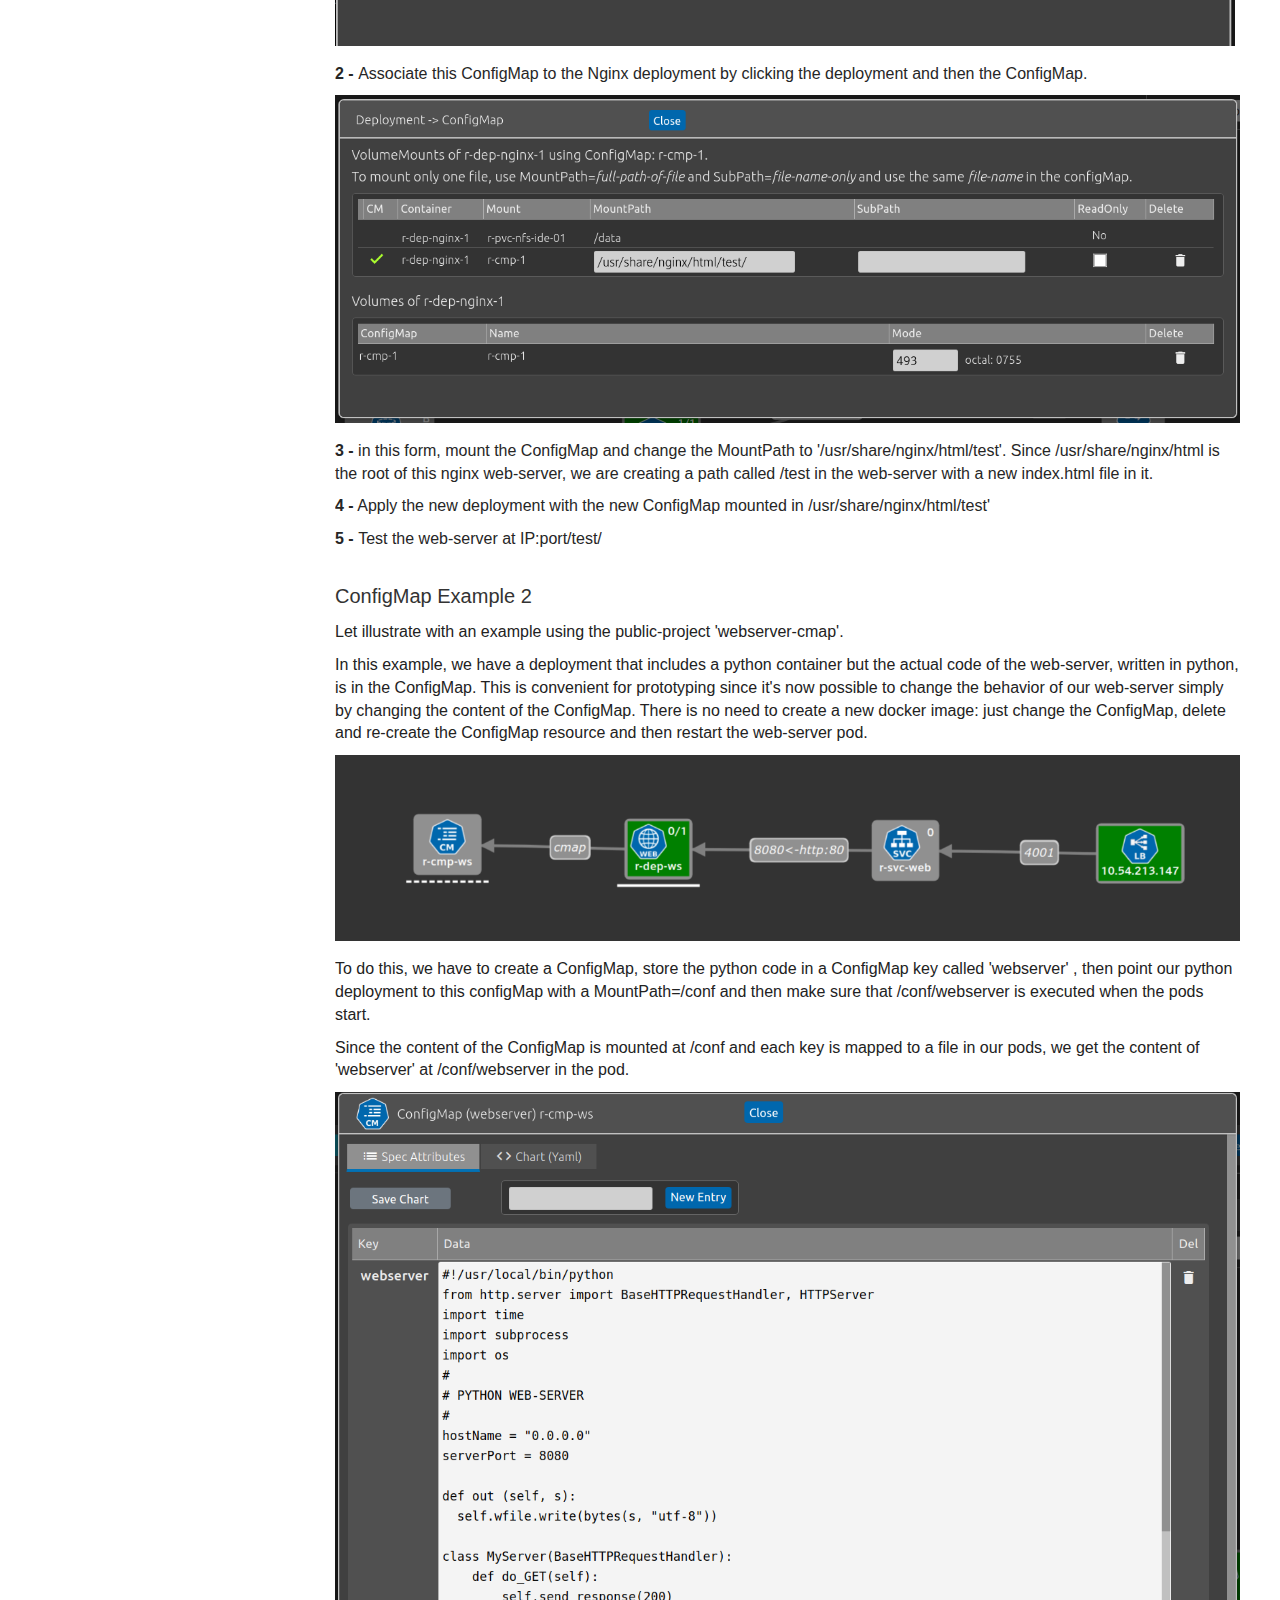
==== commit daf8015a: "doc" ====
--- a/ide-doc/RDEI_IDE.html
+++ b/ide-doc/RDEI_IDE.html
@@ -136,9 +136,7 @@
     </div>
     <div class="section section-1" id="src-953581669_RDEIIDE-DeploymentDemo-Nginx">
         <h1 class="heading "><span>Deployment Demo - Nginx</span></h1>
-<p   
-><strong class=" ">Video</strong>: <a target=video  href="attachments/976800633/1/ide-nginx-01.webm">ide-nginx-01.webm</a></p>
-<p   
+
 ><strong class=" ">Deployment Steps</strong></p>
 
 
@@ -753,9 +751,7 @@
     </div>
     <div class="section section-1" id="src-953581669_RDEIIDE-ConfigMap">
         <h1 class="heading "><span>ConfigMap</span></h1>
-<p   
-><strong class=" ">Video</strong>:     <span style="color: #222222;">
-<a  target=video href="attachments/976800991/1/configmap-01.webm">configmap-01.webm</a>    </span>
+<p>
 </p>
 <p   
 >    <span style="color: #222222;">
@@ -839,8 +835,7 @@
         <h1 class="heading "><span>Secrets</span></h1>
 <p   
 ><strong class=" ">Doc</strong>: <a  class="external-link" href="https://kubernetes.io/docs/concepts/configuration/secret/">Secrets</a></p>
-<p   
-><strong class=" ">Video</strong>: <a target=video  href="attachments/976801032/1/secret.webm">secret.webm</a></p>
+<p></p>
 <p   
 >Secrets can be used to store private information like passwords. Once a secret is created with key=value information, it can be used in a deployment as an environment variable.</p>
 <p   
@@ -870,8 +865,6 @@
         <h1 class="heading "><span>ServiceAccount</span></h1>
 <p   
 ><strong class=" ">Doc</strong>: <a  class="external-link" href="https://kubernetes.io/docs/tasks/configure-pod-container/configure-service-account/">configure-service-account</a></p>
-<p   
-><strong class=" ">Video</strong>: <a target=video  href="attachments/976801050/1/service-account.webm">service-account.webm</a></p>
 <p   
 ></p>
 <p   
@@ -909,8 +902,6 @@
     </div>
     <div class="section section-1" id="src-953581669_safe-id-UkRFSUlERS1JbmdyZXNzKGJldGEp">
         <h1 class="heading "><span>Ingress (beta)</span></h1>
-<p   
-><strong class=" ">Video</strong>: <a target=video  href="attachments/976801080/2/ingress.webm">ingress.webm</a></p>
 <p   
 ><strong class=" ">Doc</strong>: <a  class="external-link" href="https://kubernetes.io/docs/concepts/services-networking/ingress/">Ingress</a></p>
 <p   
@@ -943,8 +934,6 @@
 <p   
 ><strong class=" ">Doc</strong>: <a  class="external-link" href="https://kubernetes.io/docs/concepts/workloads/controllers/statefulset/">statefulset</a></p>
 <p   
-><strong class=" ">video</strong>: <a target=video   href="attachments/976801120/1/yb-demo.webm">yb-demo.webm</a></p>
-<p   
 >As expected, Statefulset are used for stateful applications like databases where the state and identity of the pods need to stay the same across restarts.</p>
 <p   
 >Yugabyte is a good example of a StatefulSet application (<a  class="external-link" href="https://github.com/yugabyte/yugabyte-db#get-started">https://github.com/yugabyte/yugabyte-db#get-started</a>). It uses Headless Services for DNS access to all the pods and support horizontal scaling using the statefulset replica count.</p>
@@ -993,8 +982,6 @@
         <h1 class="heading "><span>CronJobs</span></h1>
 <p   
 ><strong class=" ">Doc</strong>: <a  class="external-link" href="https://kubernetes.io/docs/concepts/workloads/controllers/cron-jobs/">CronJobs</a></p>
-<p   
-><strong class=" ">Video</strong>: <a target=video  href="attachments/976801126/2/cj2.webm">cj2.webm</a></p>
 <p   
 >Cronjobs can be used to execute certain tasks as fixed intervals. This is the form:</p>
 <p   
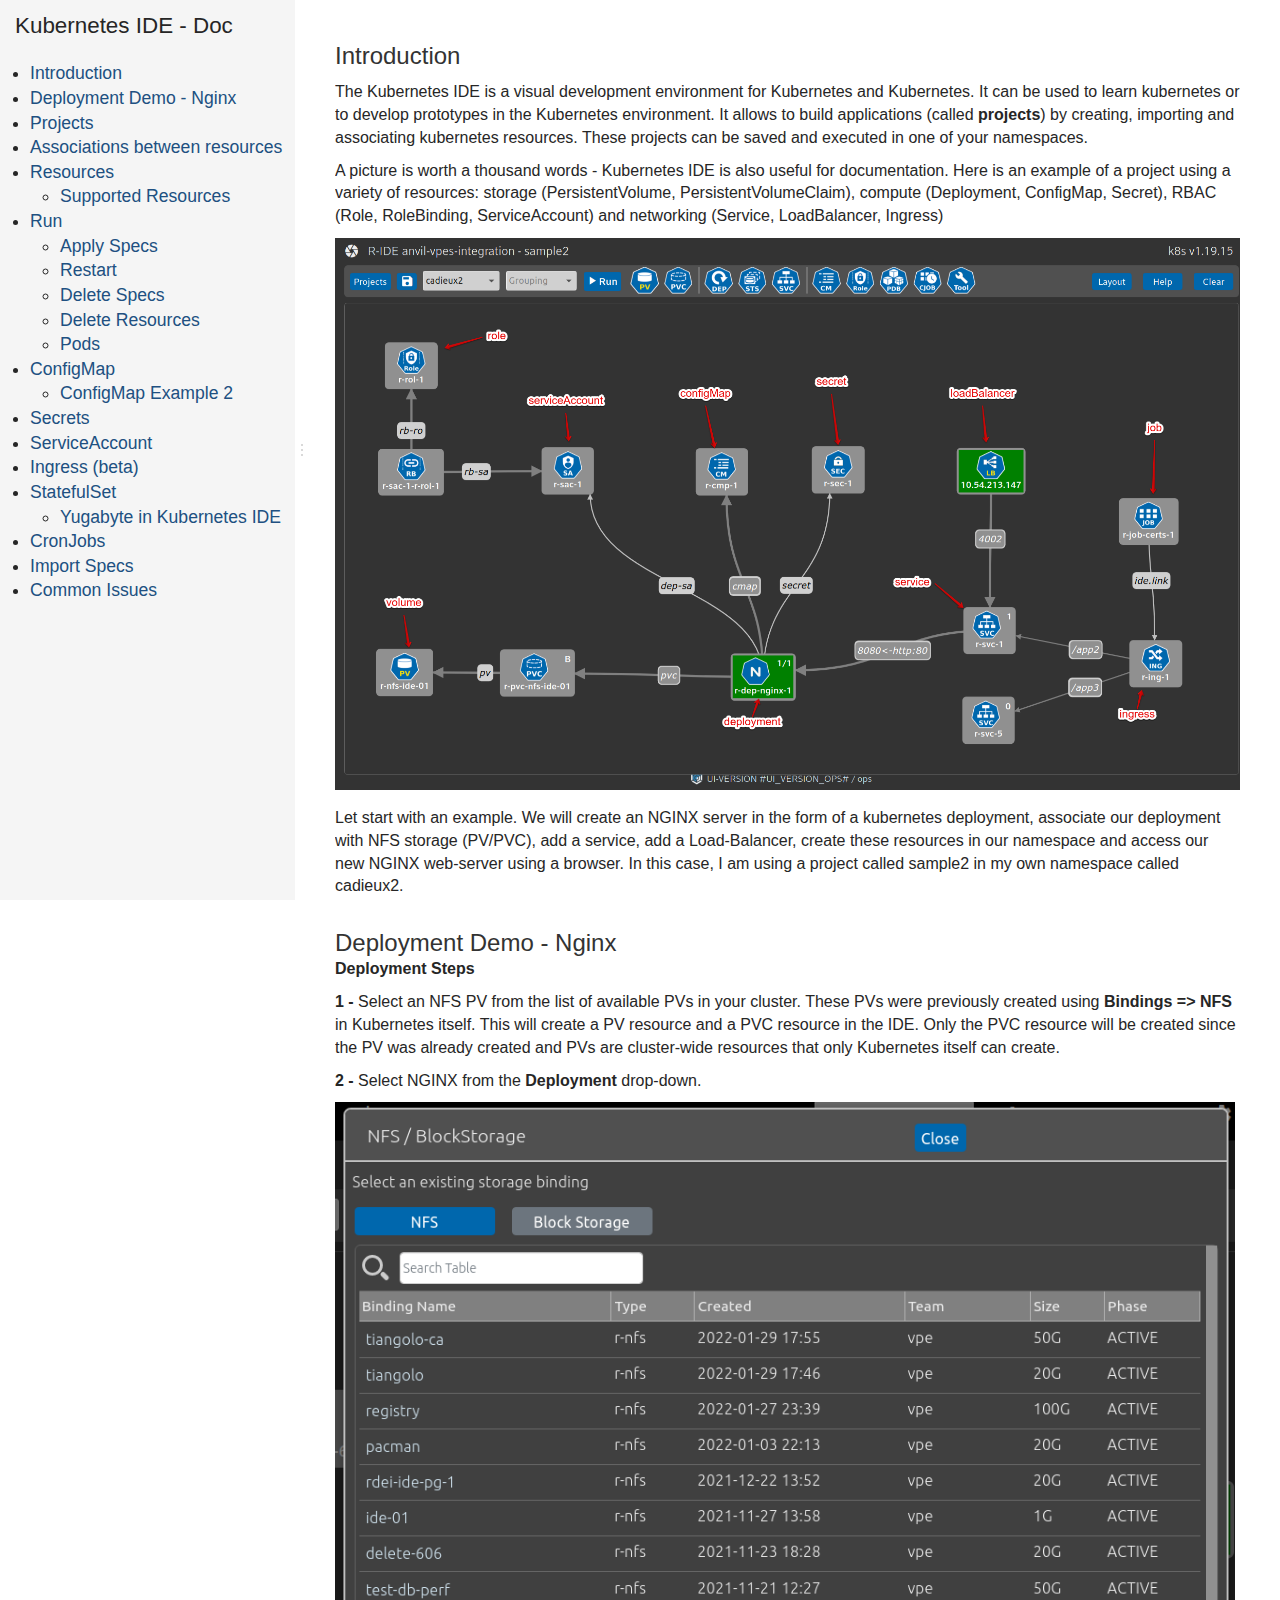
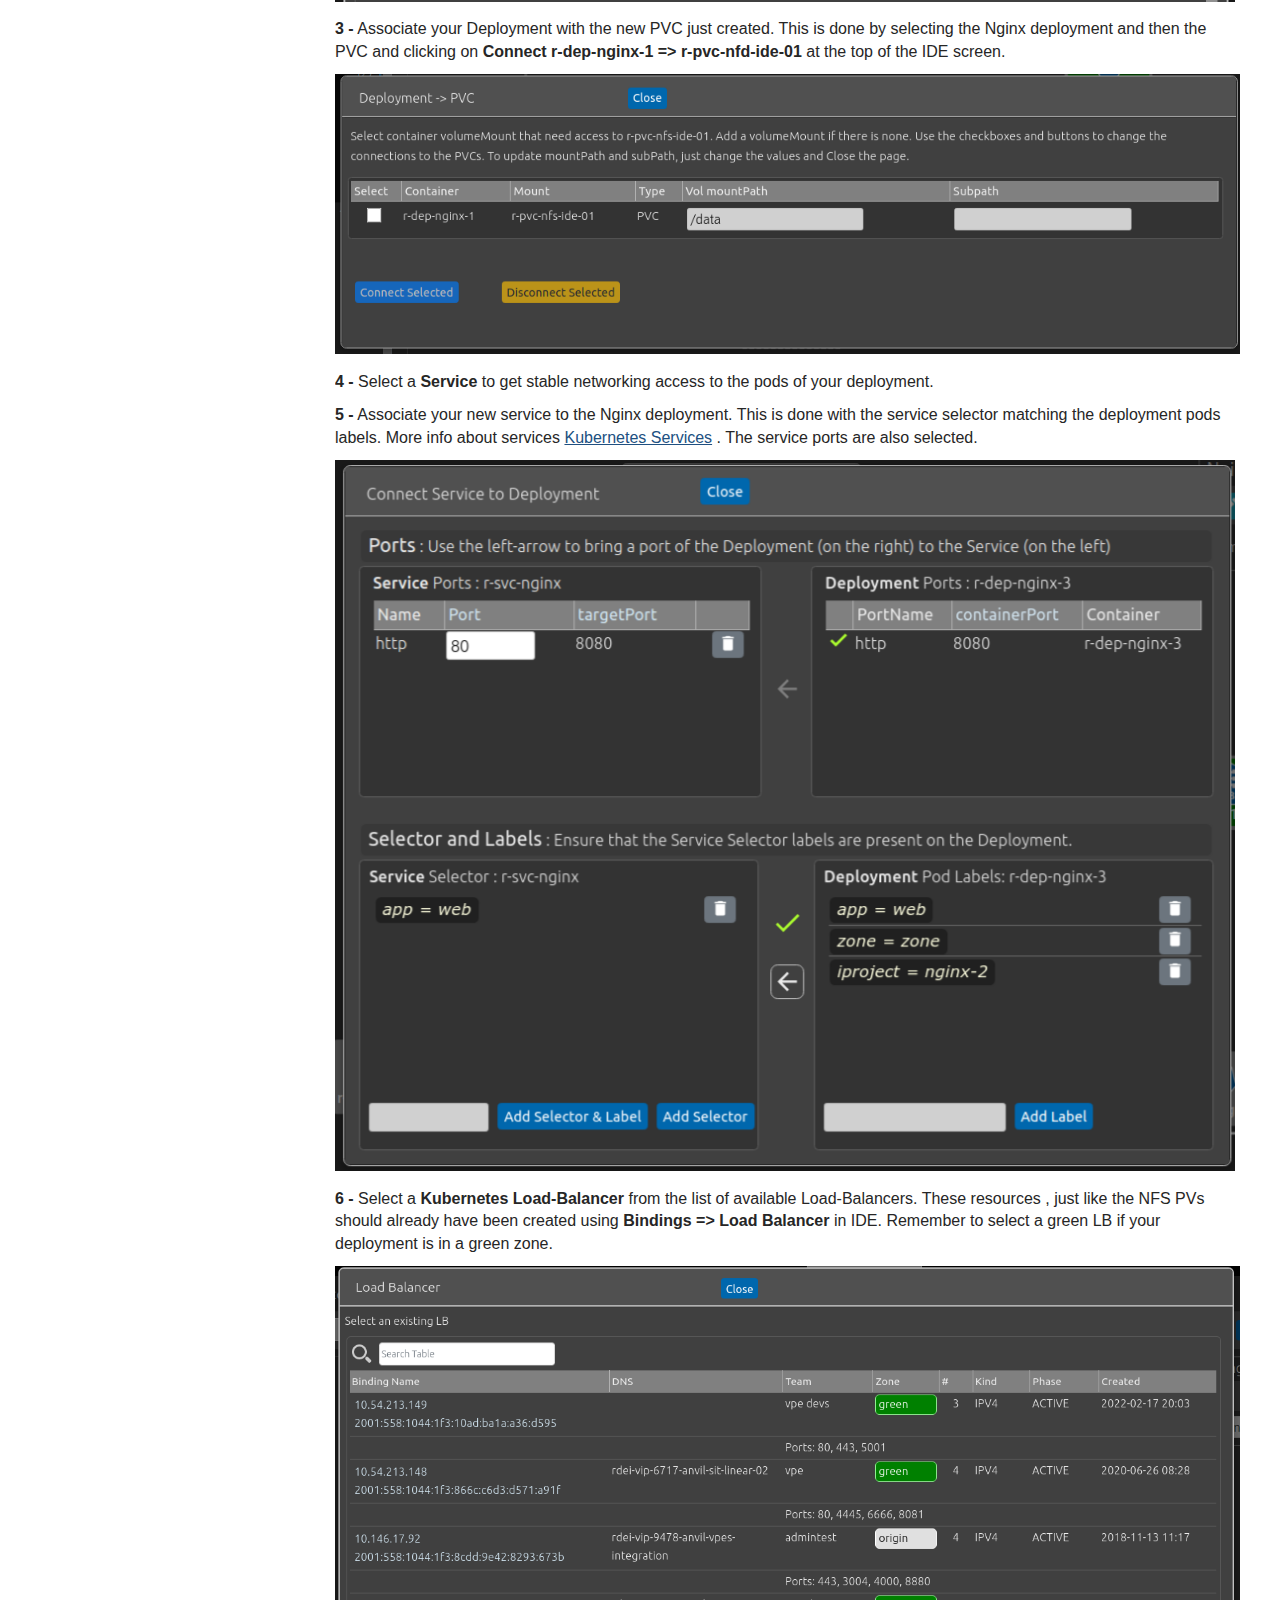
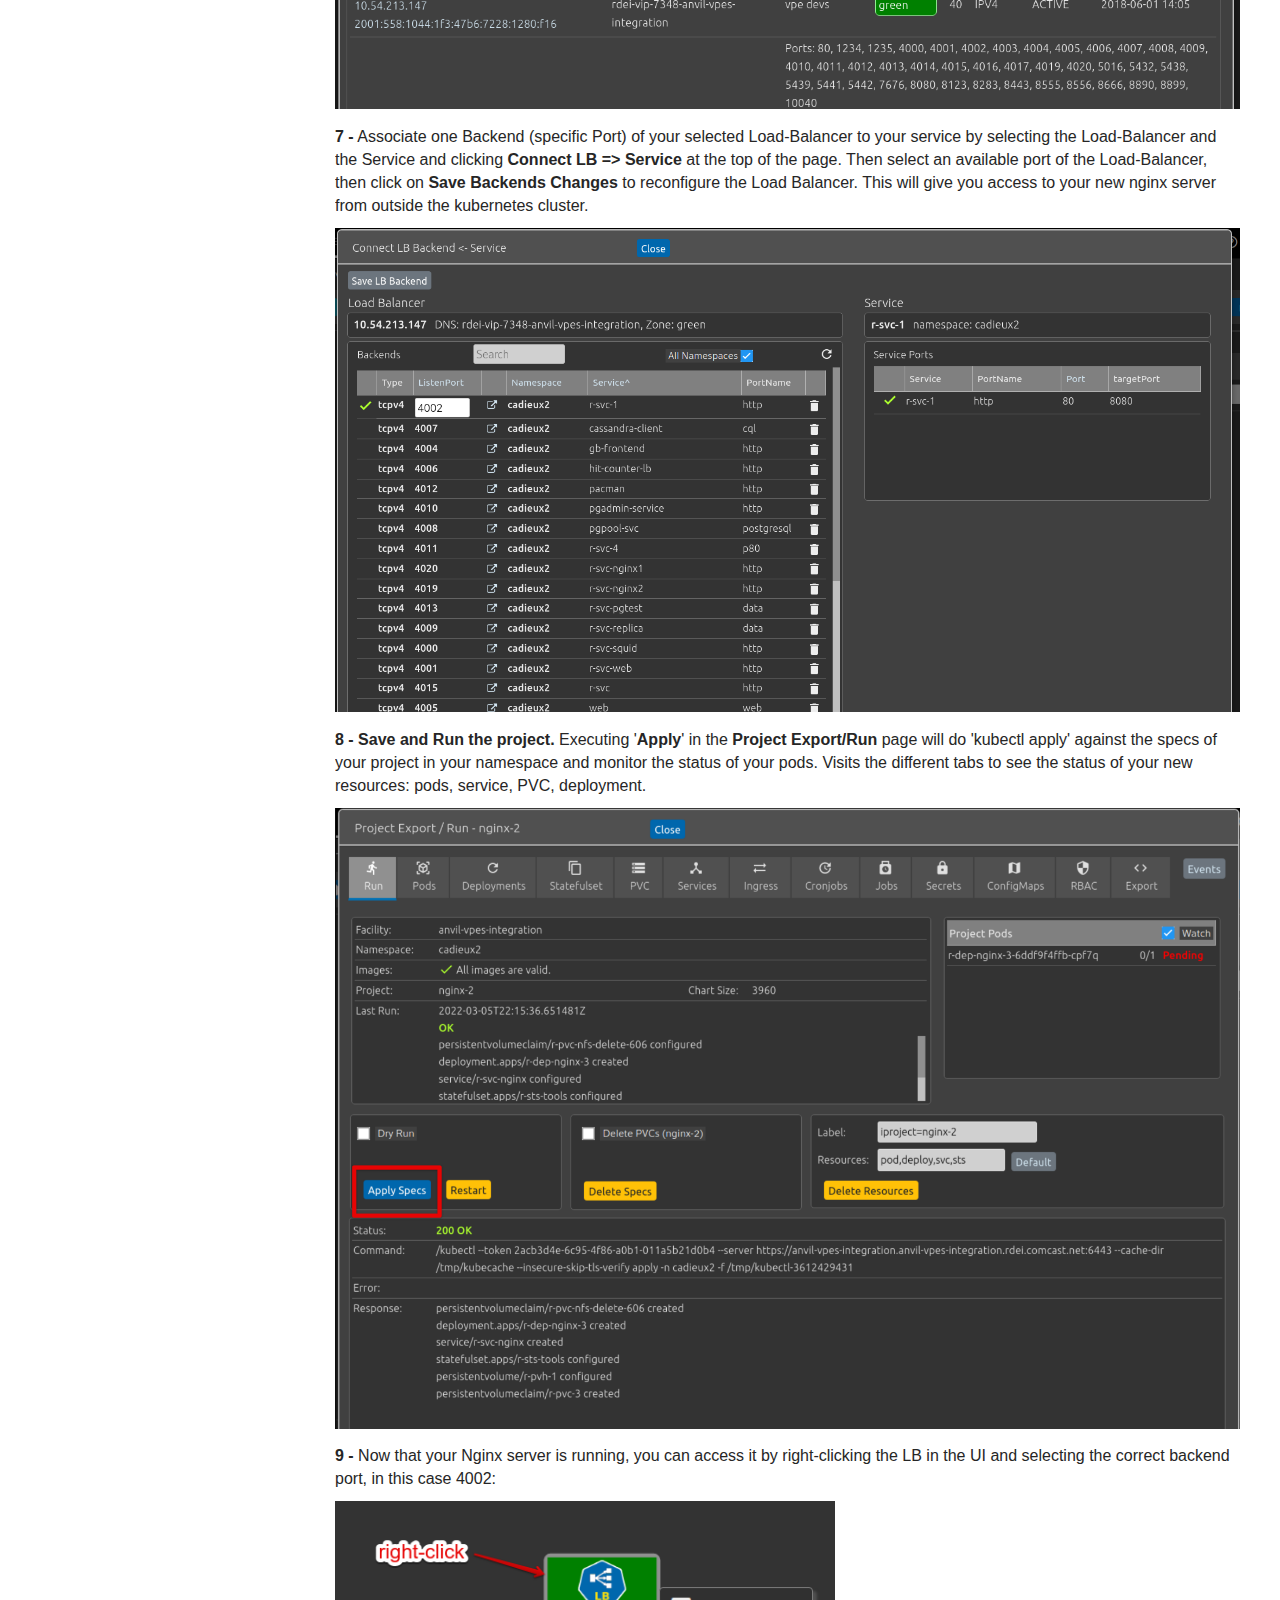
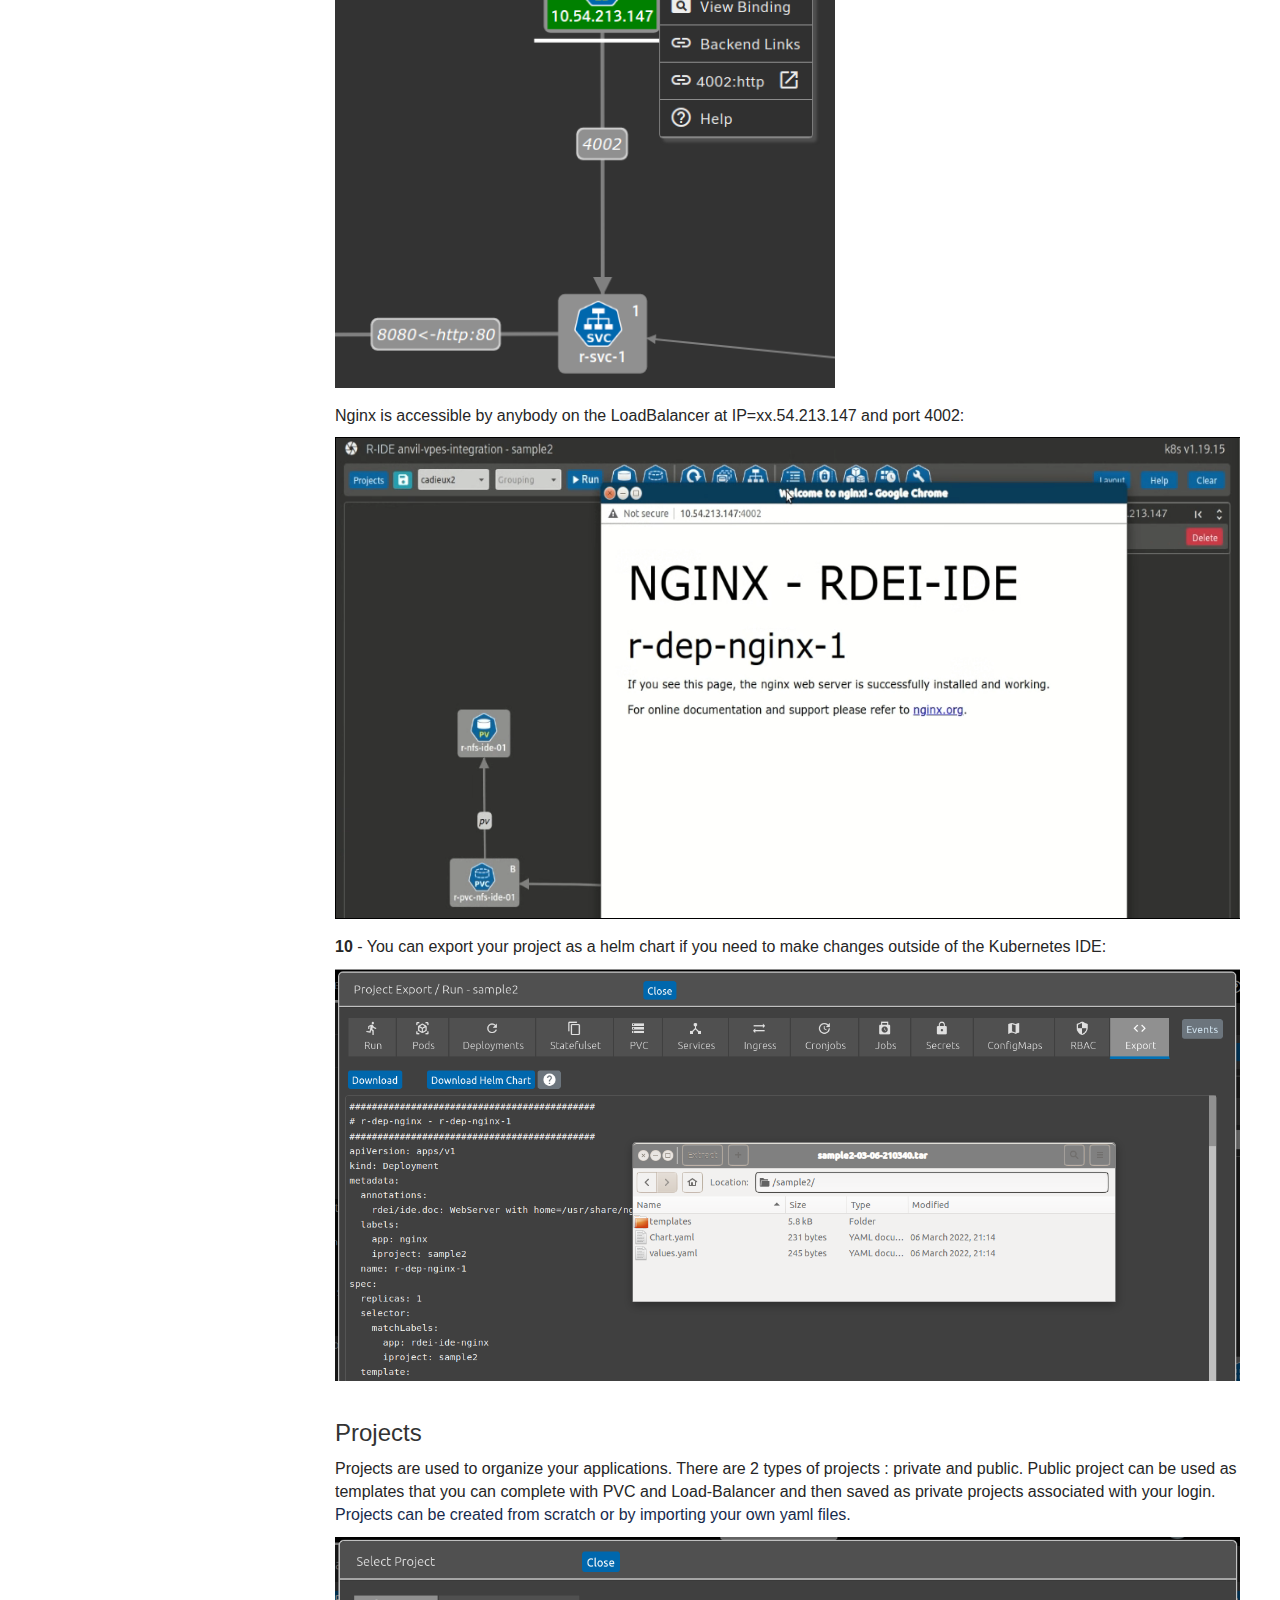
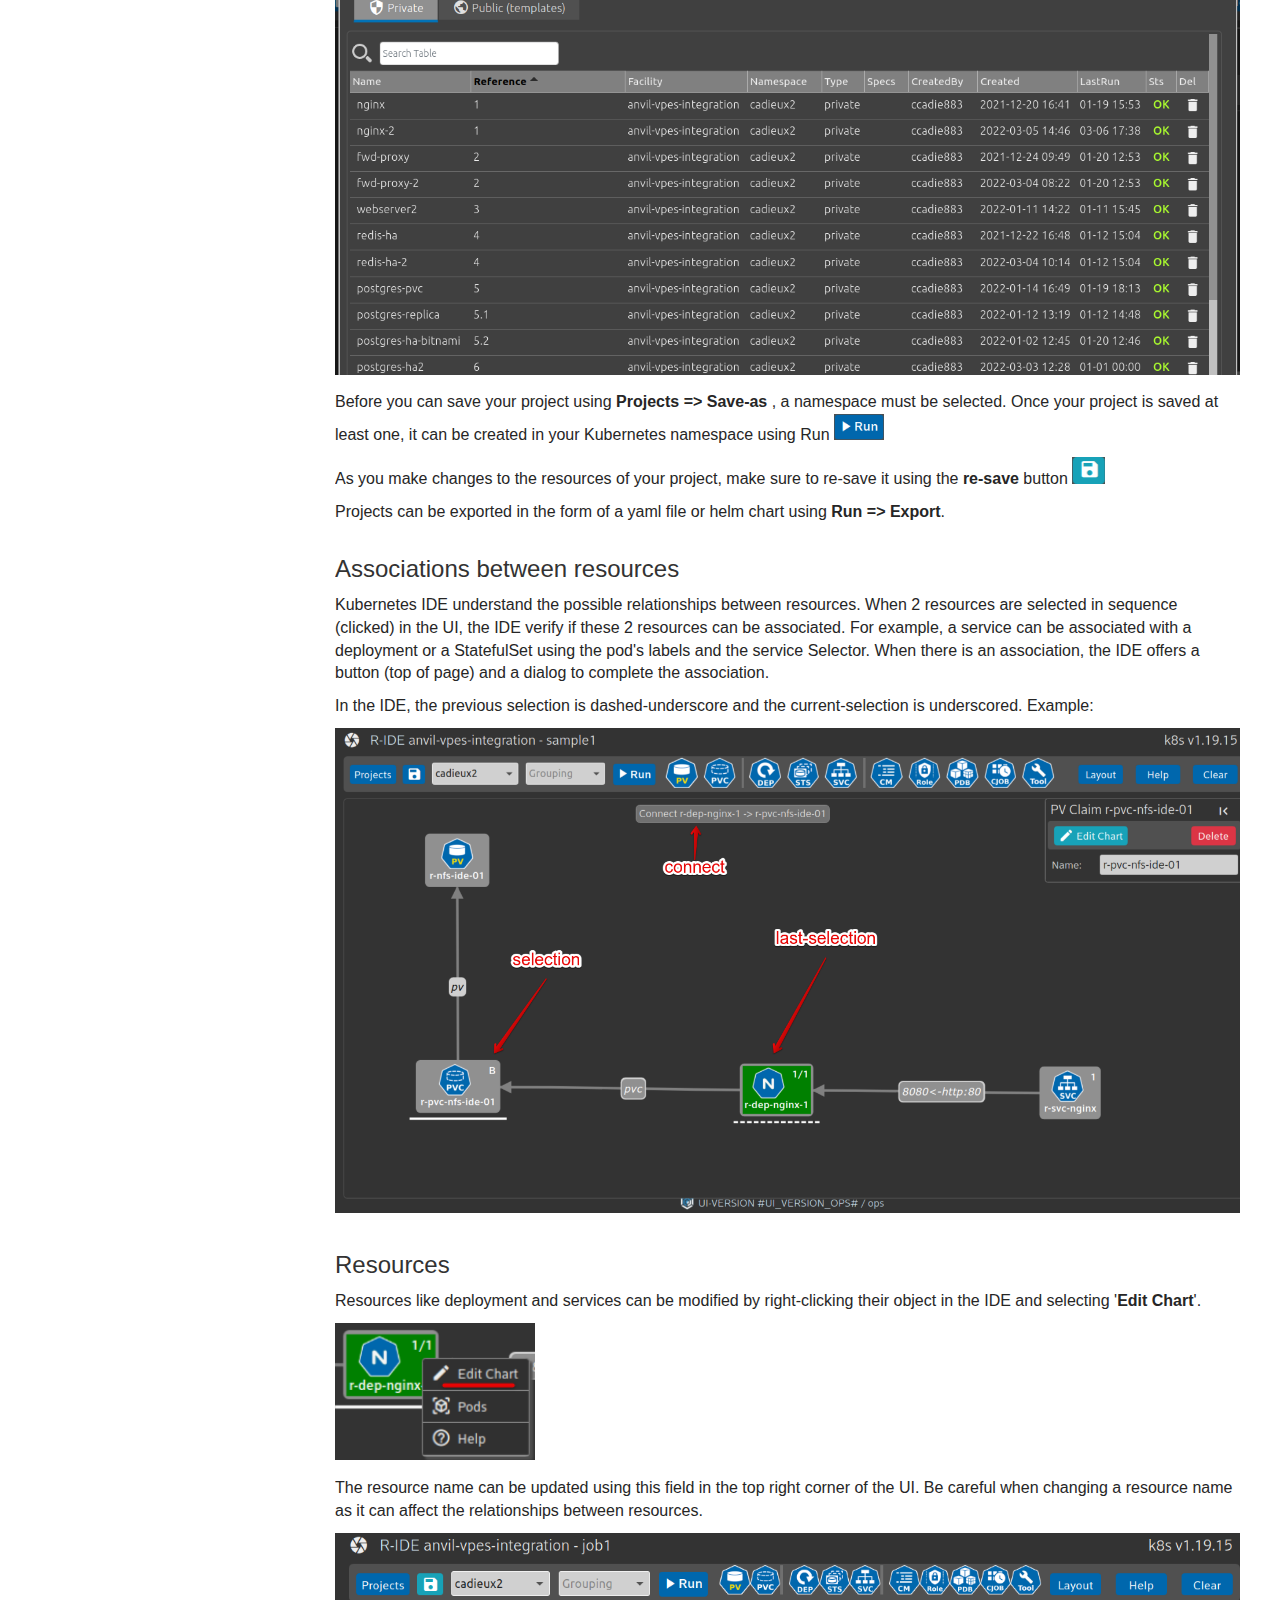
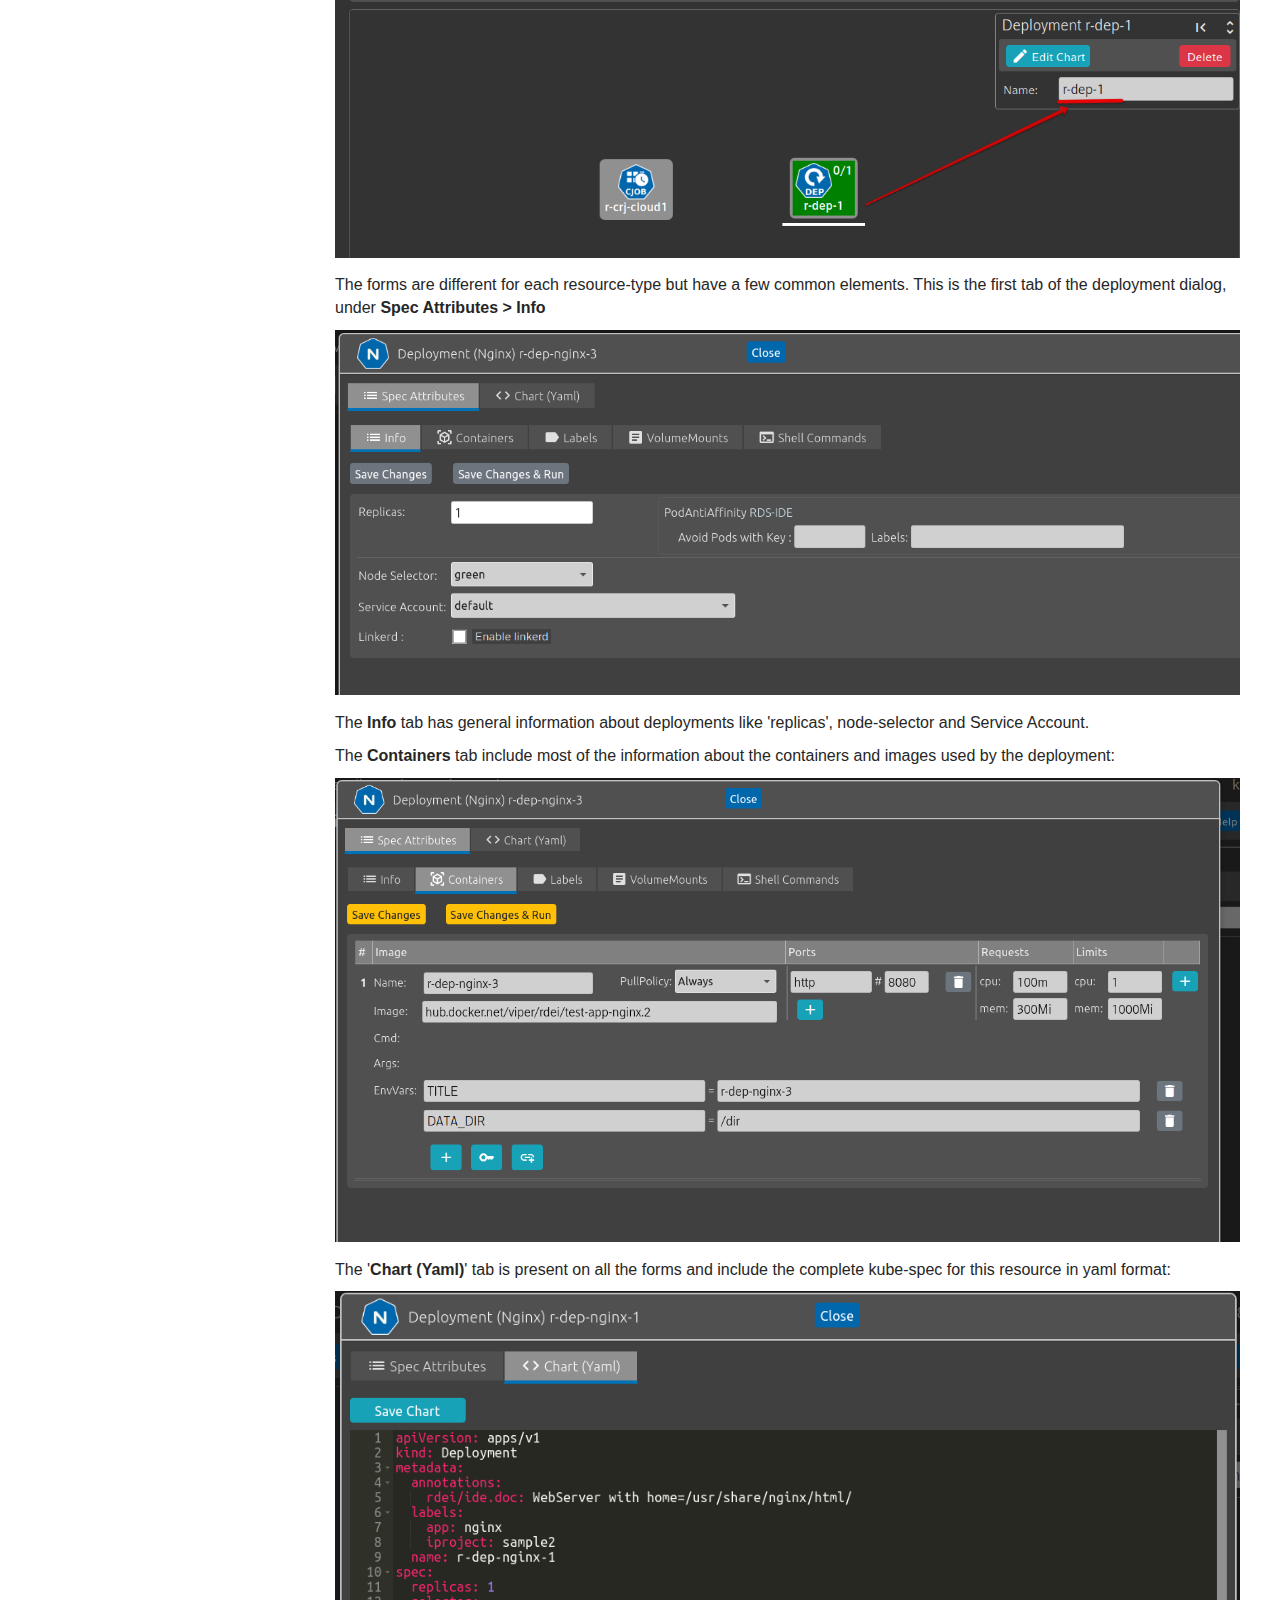
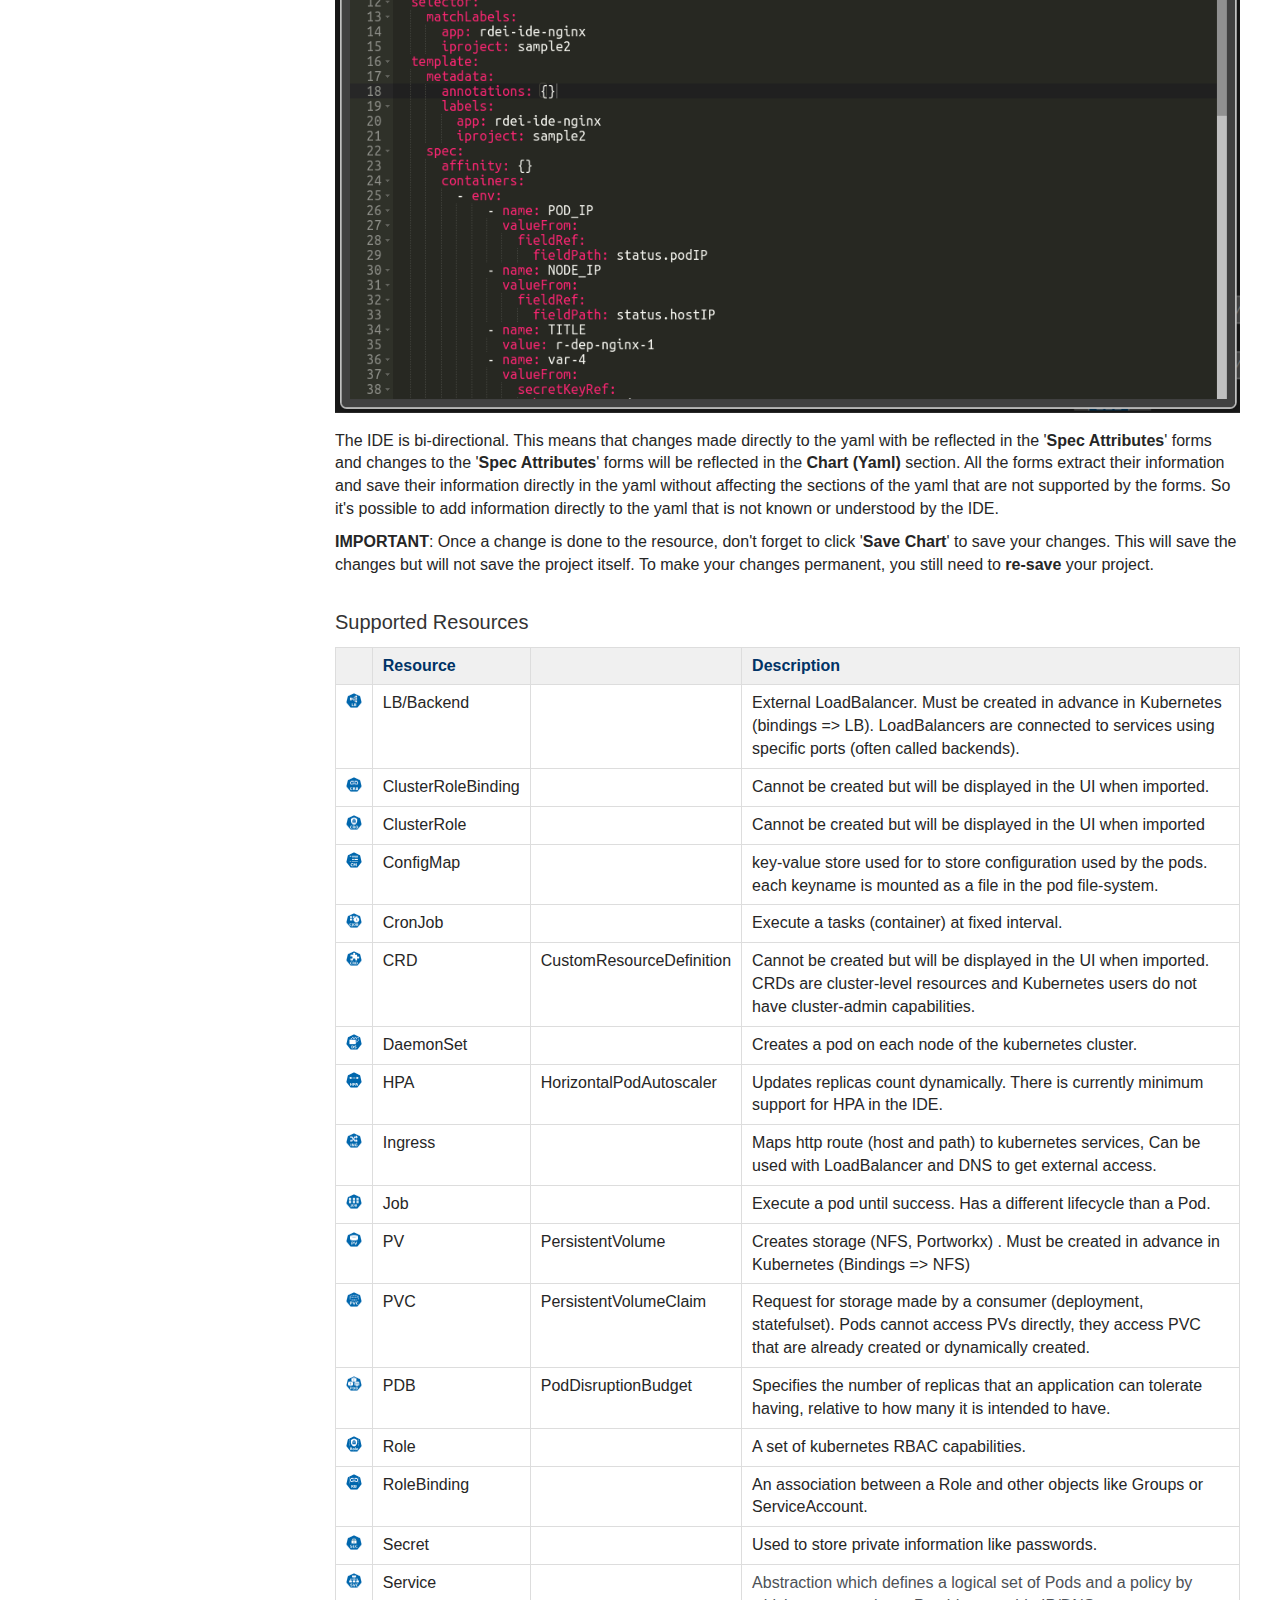
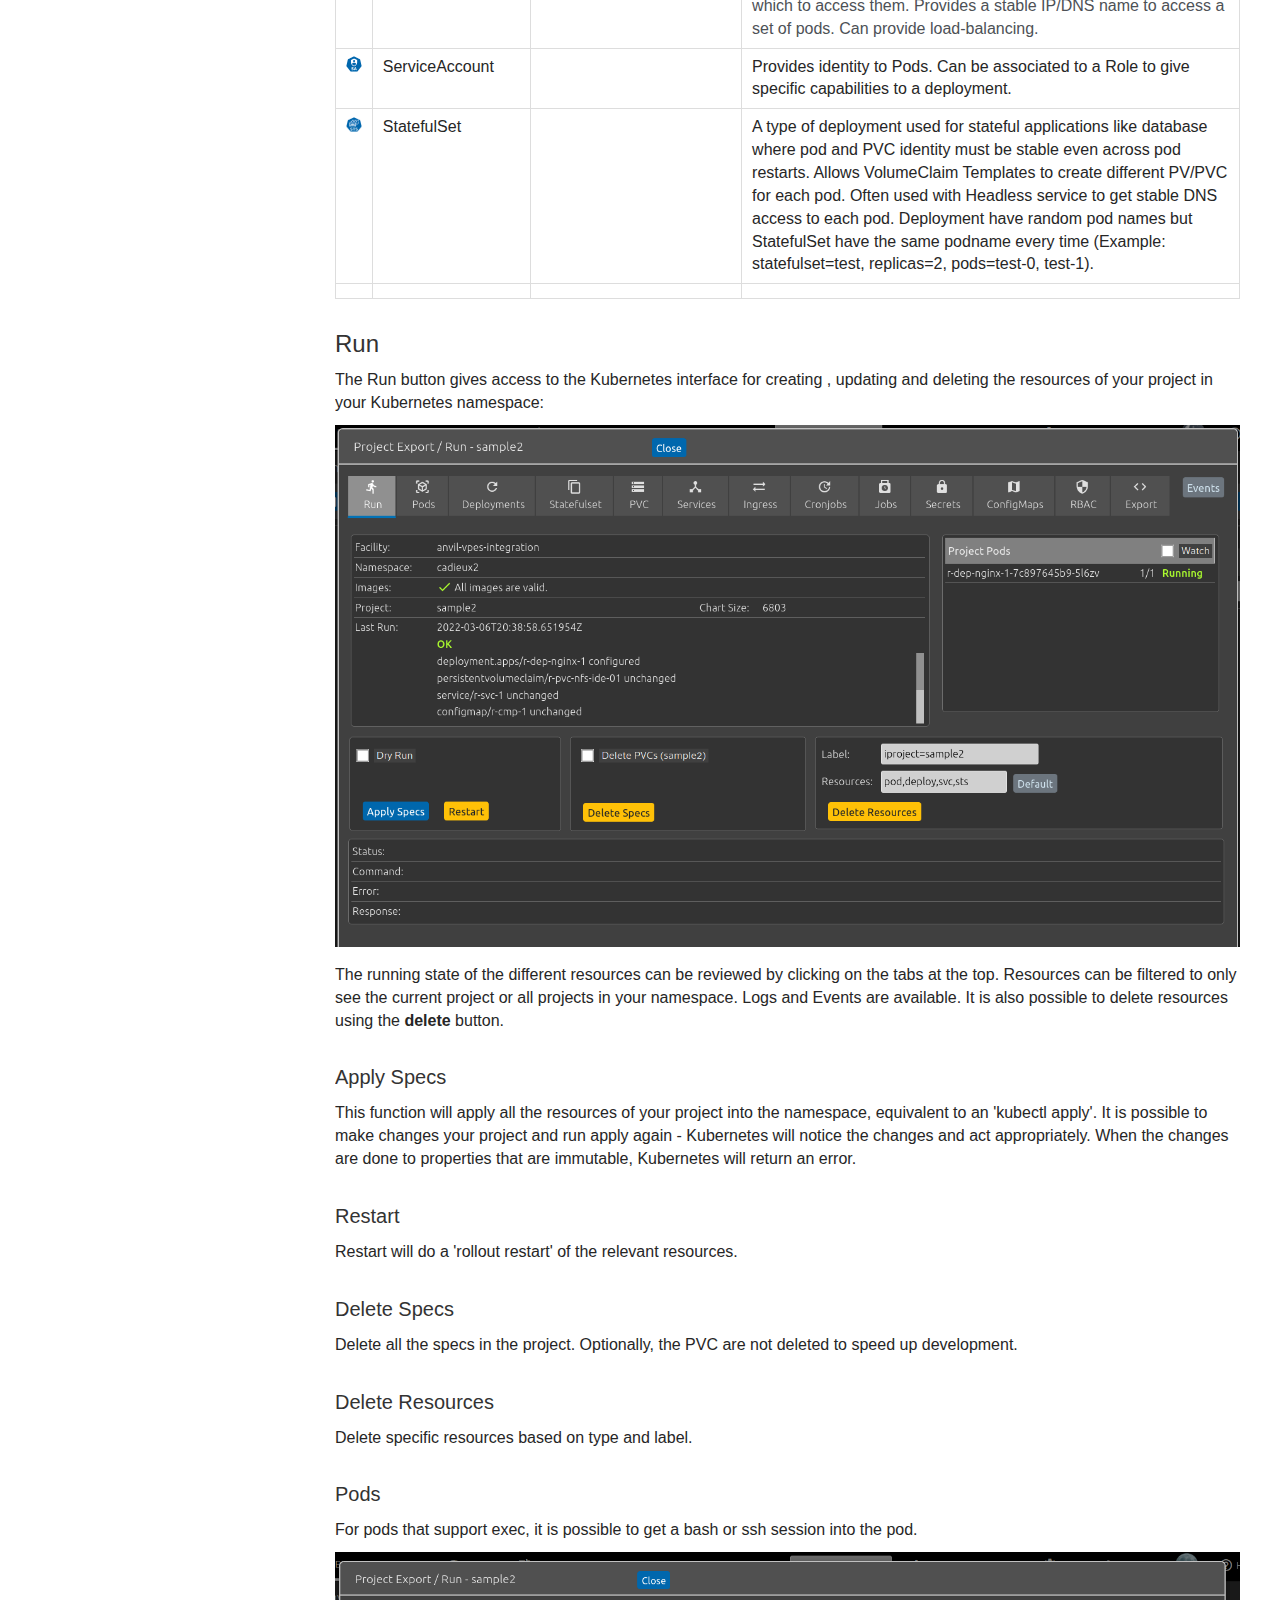
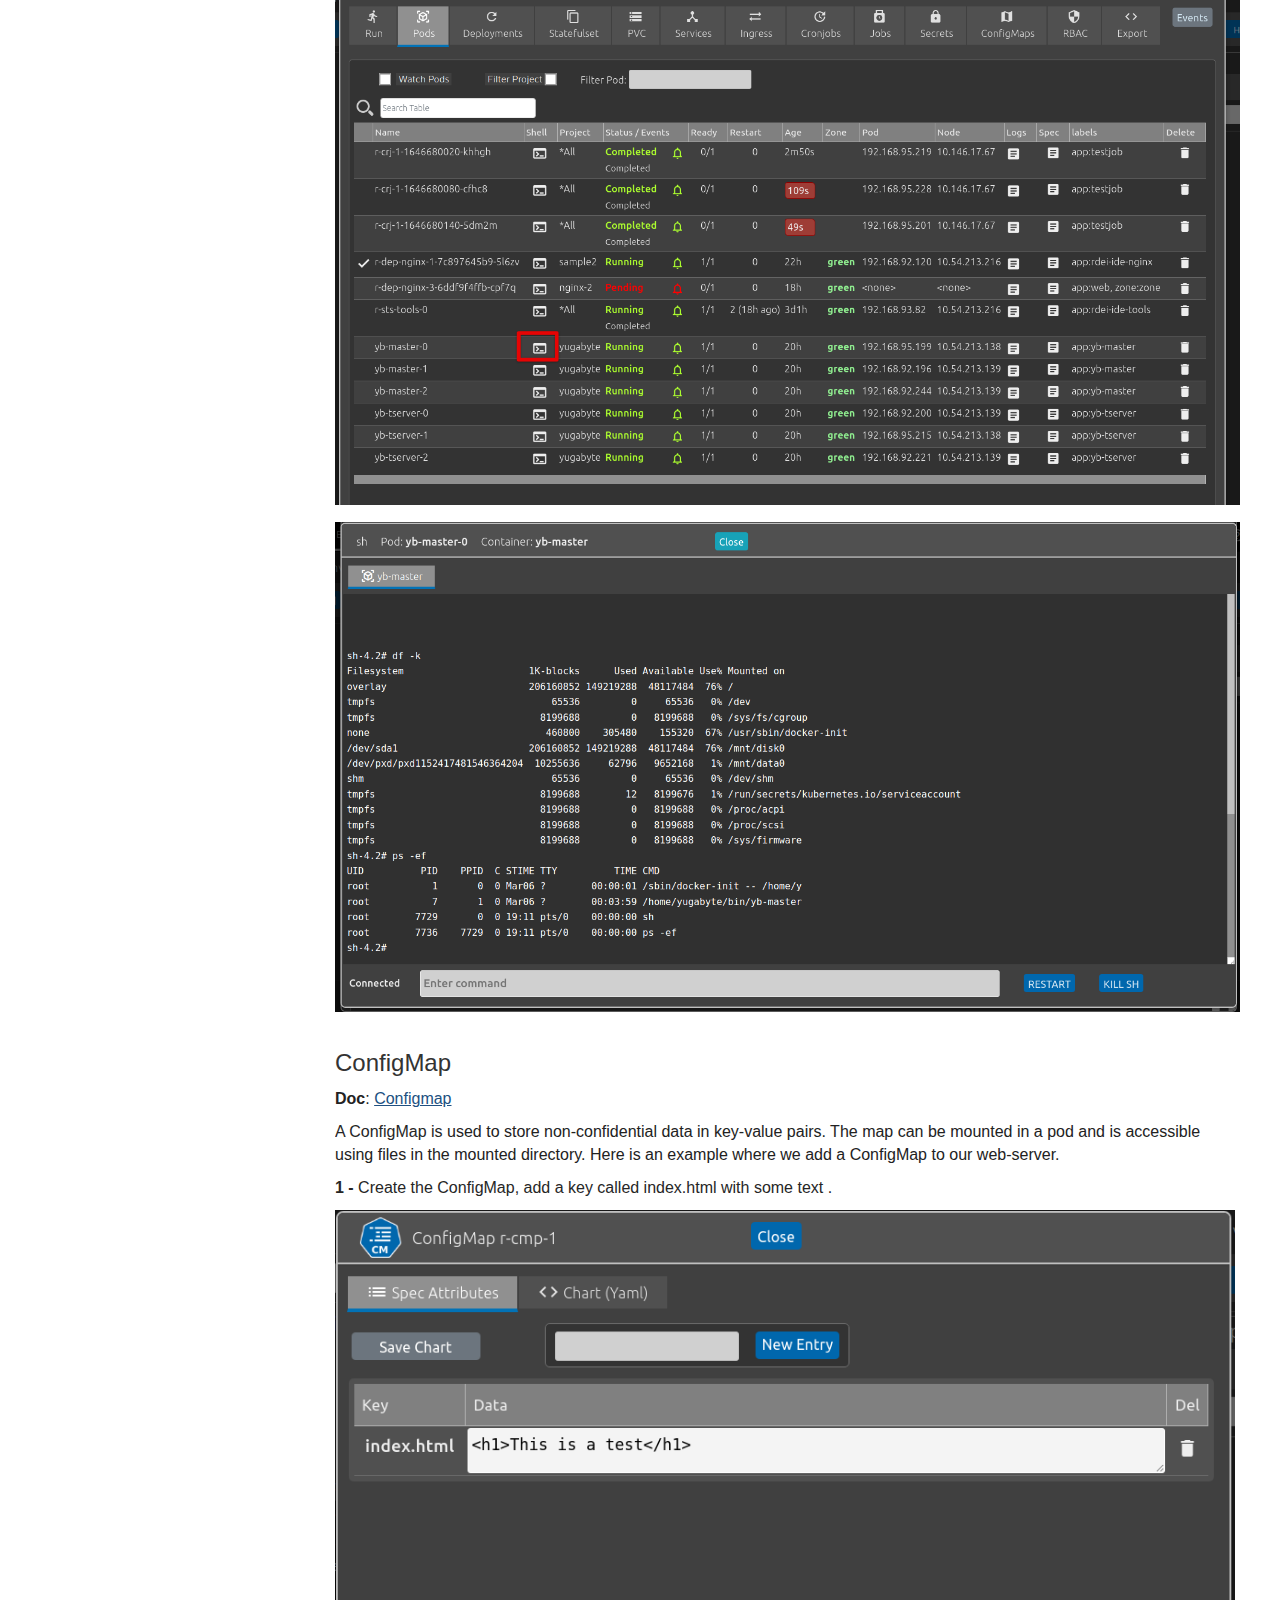
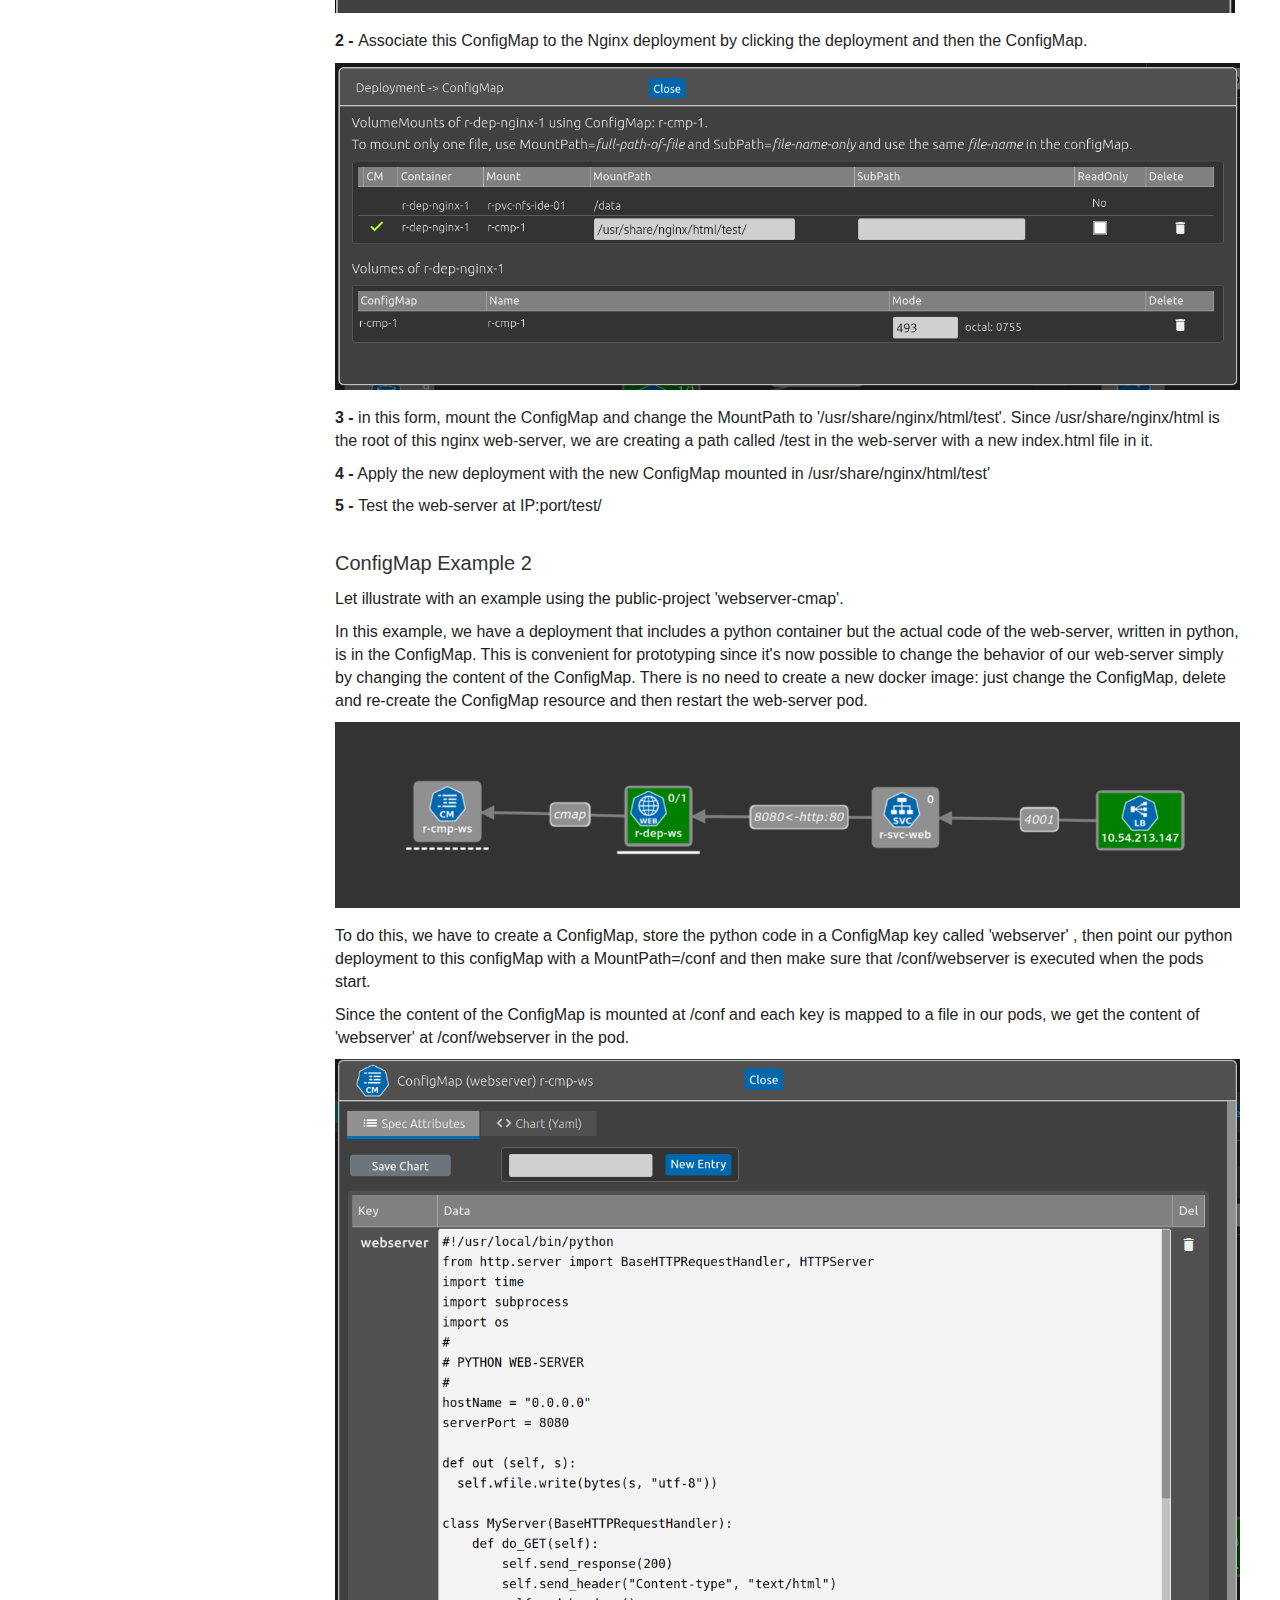
==== commit 0902a3f2: "read" ====
--- a/ide-doc/RDEI_IDE.html
+++ b/ide-doc/RDEI_IDE.html
@@ -128,8 +128,6 @@
 ><img  class="confluence-embedded-image"  src="images/download/attachments/953581669/welcome2.png" alt="images/download/attachments/953581669/welcome2.png"  style="width:1200px" />
     </p>
 <p   
->Note: Kubernetes IDE works best on the <strong class=" ">night</strong> background.</p>
-<p   
 ></p>
 <p   
 >Let start with an example. We will create an NGINX server in the form of a kubernetes deployment, associate our deployment with NFS storage (PV/PVC), add a service, add a Load-Balancer, create these resources in our namespace and access our new NGINX web-server using a browser. In this case, I am using a project called sample2 in my own namespace called cadieux2.</p>
@@ -137,7 +135,7 @@
     <div class="section section-1" id="src-953581669_RDEIIDE-DeploymentDemo-Nginx">
         <h1 class="heading "><span>Deployment Demo - Nginx</span></h1>
 
-><strong class=" ">Deployment Steps</strong></p>
+<strong class=" ">Deployment Steps</strong></p>
 
 
 <p><strong class=" ">1 -</strong> Select an NFS PV from the list of available PVs in your cluster. These PVs were previously created using <strong class=" ">Bindings =&gt; NFS</strong> in Kubernetes itself. This will create a PV resource and a PVC resource in the IDE. Only the PVC resource will be created since the PV was already created and PVs are cluster-wide resources that only Kubernetes itself can create.</p>
@@ -194,7 +192,7 @@
 <p   
 ></p>
 <p   
->Nginx is accessible by anybody on the LoadBalancer at IP=10.54.213.147 and port 4002:</p>
+>Nginx is accessible by anybody on the LoadBalancer at IP=xx.54.213.147 and port 4002:</p>
 <p   
 ><img  class="confluence-embedded-image confluence-content-image-border"  src="images/download/attachments/953581669/ws.png" alt="images/download/attachments/953581669/ws.png" width="1000" height="480" />
     </p>
@@ -557,8 +555,7 @@
             </td>
                 <td  class="confluenceTd" rowspan="1" colspan="1">
     <p   
->S    <span style="color: #4d5156;">
-pecifies the number of replicas that an application can tolerate having, relative to how many it is intended to have.    </span>
+>Specifies the number of replicas that an application can tolerate having, relative to how many it is intended to have.    </span>
 </p>
             </td>
         </tr>
